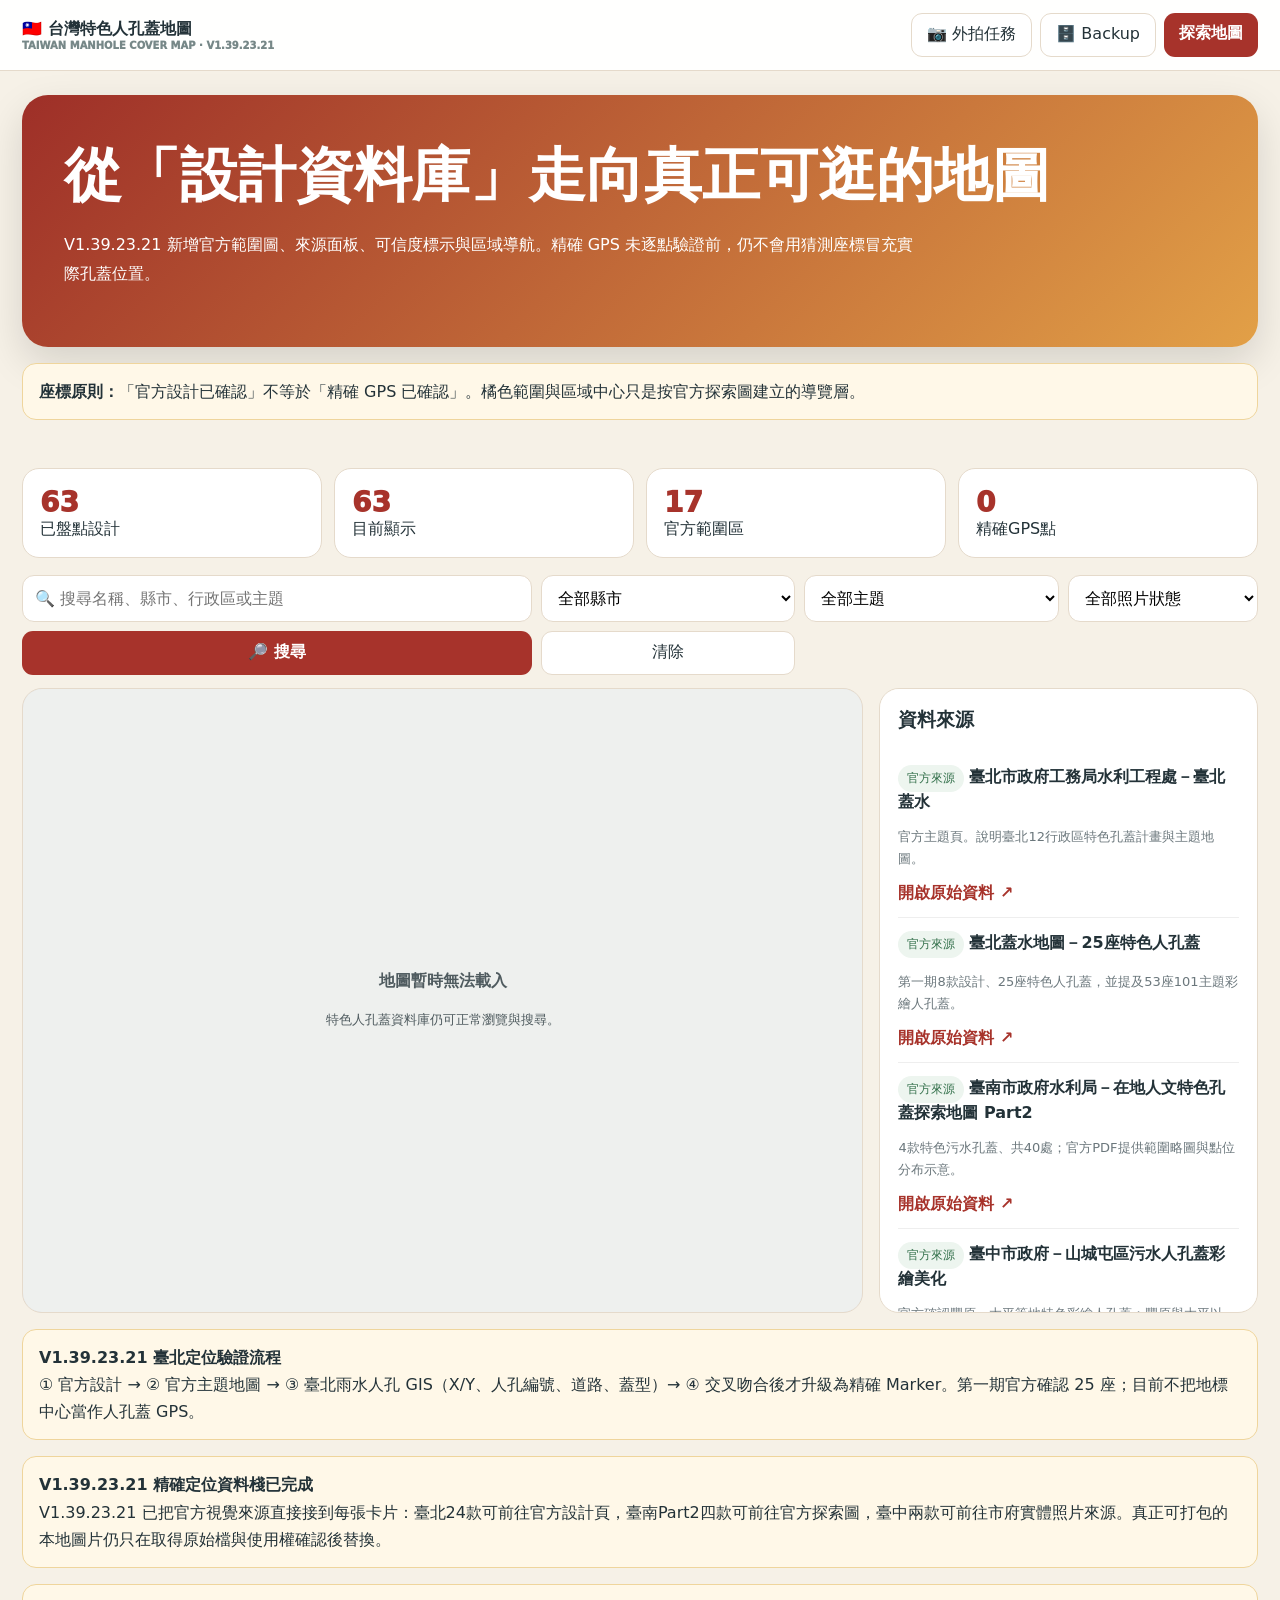
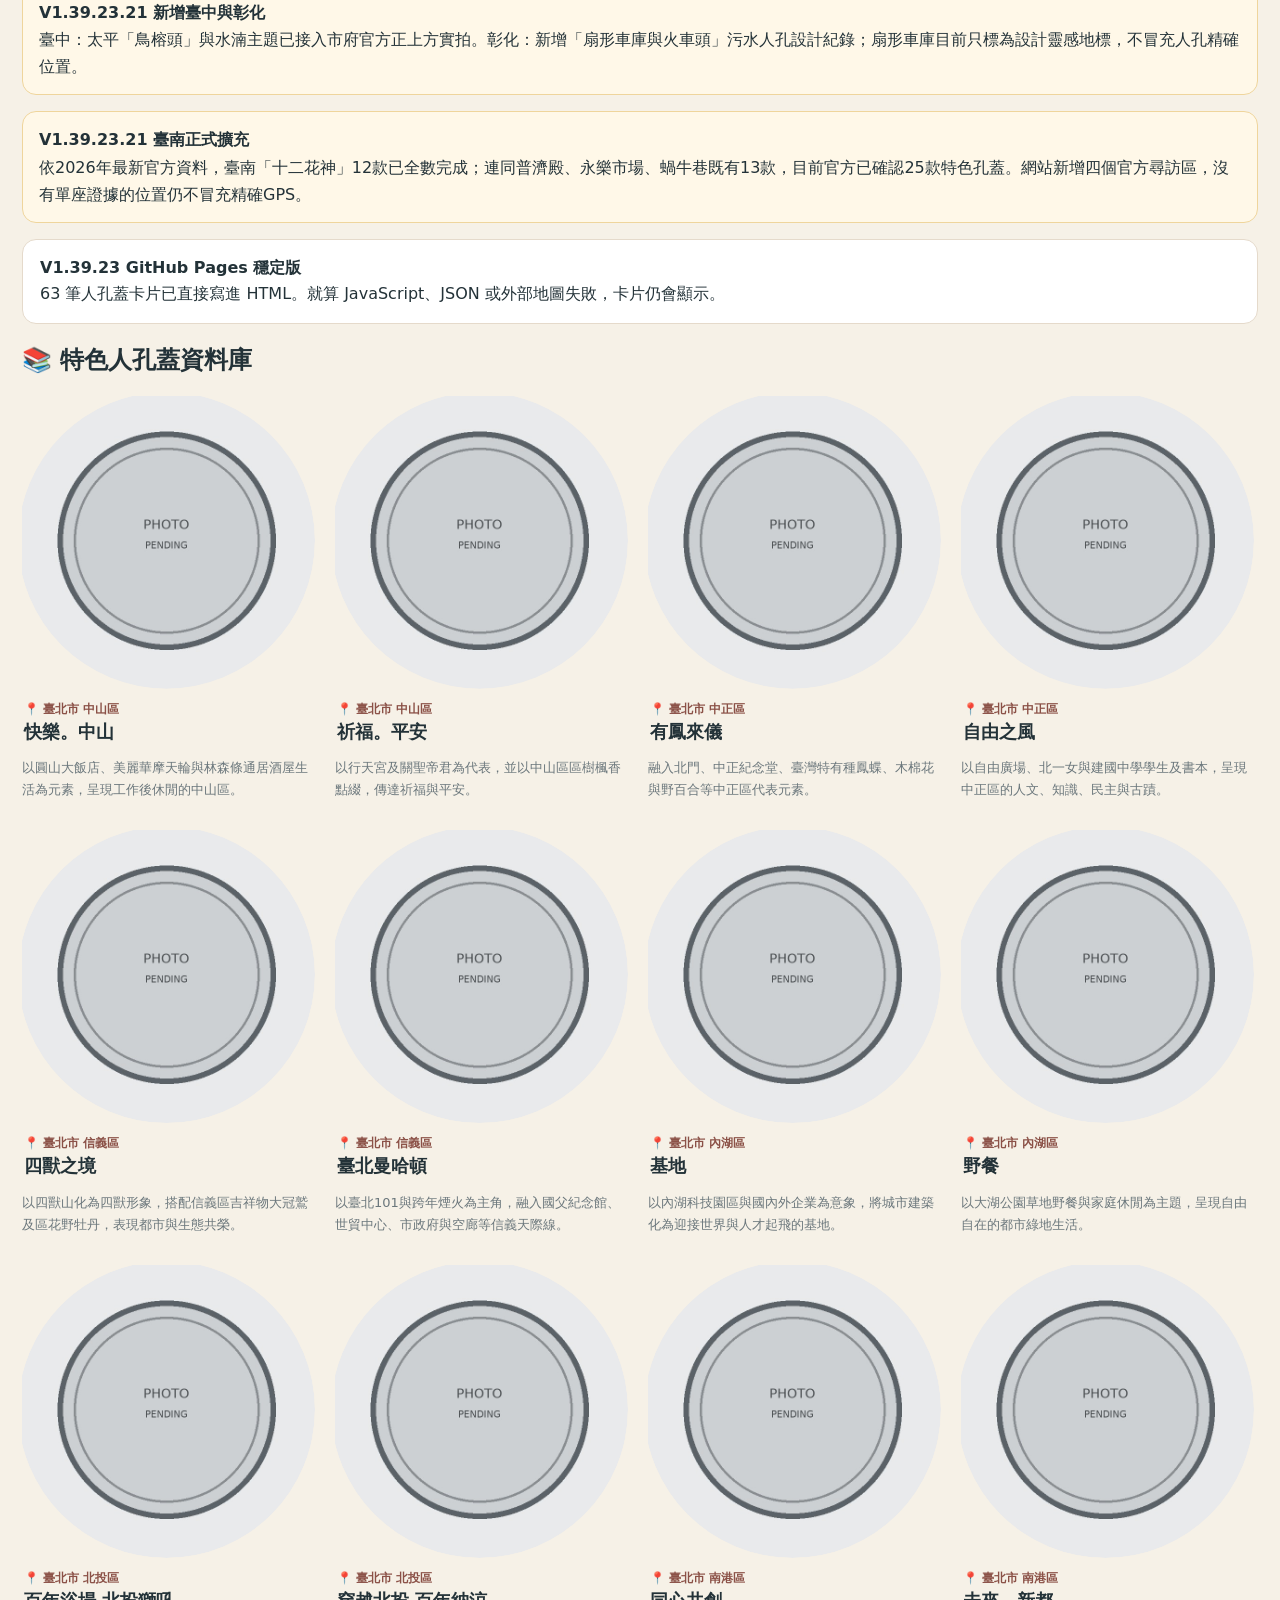
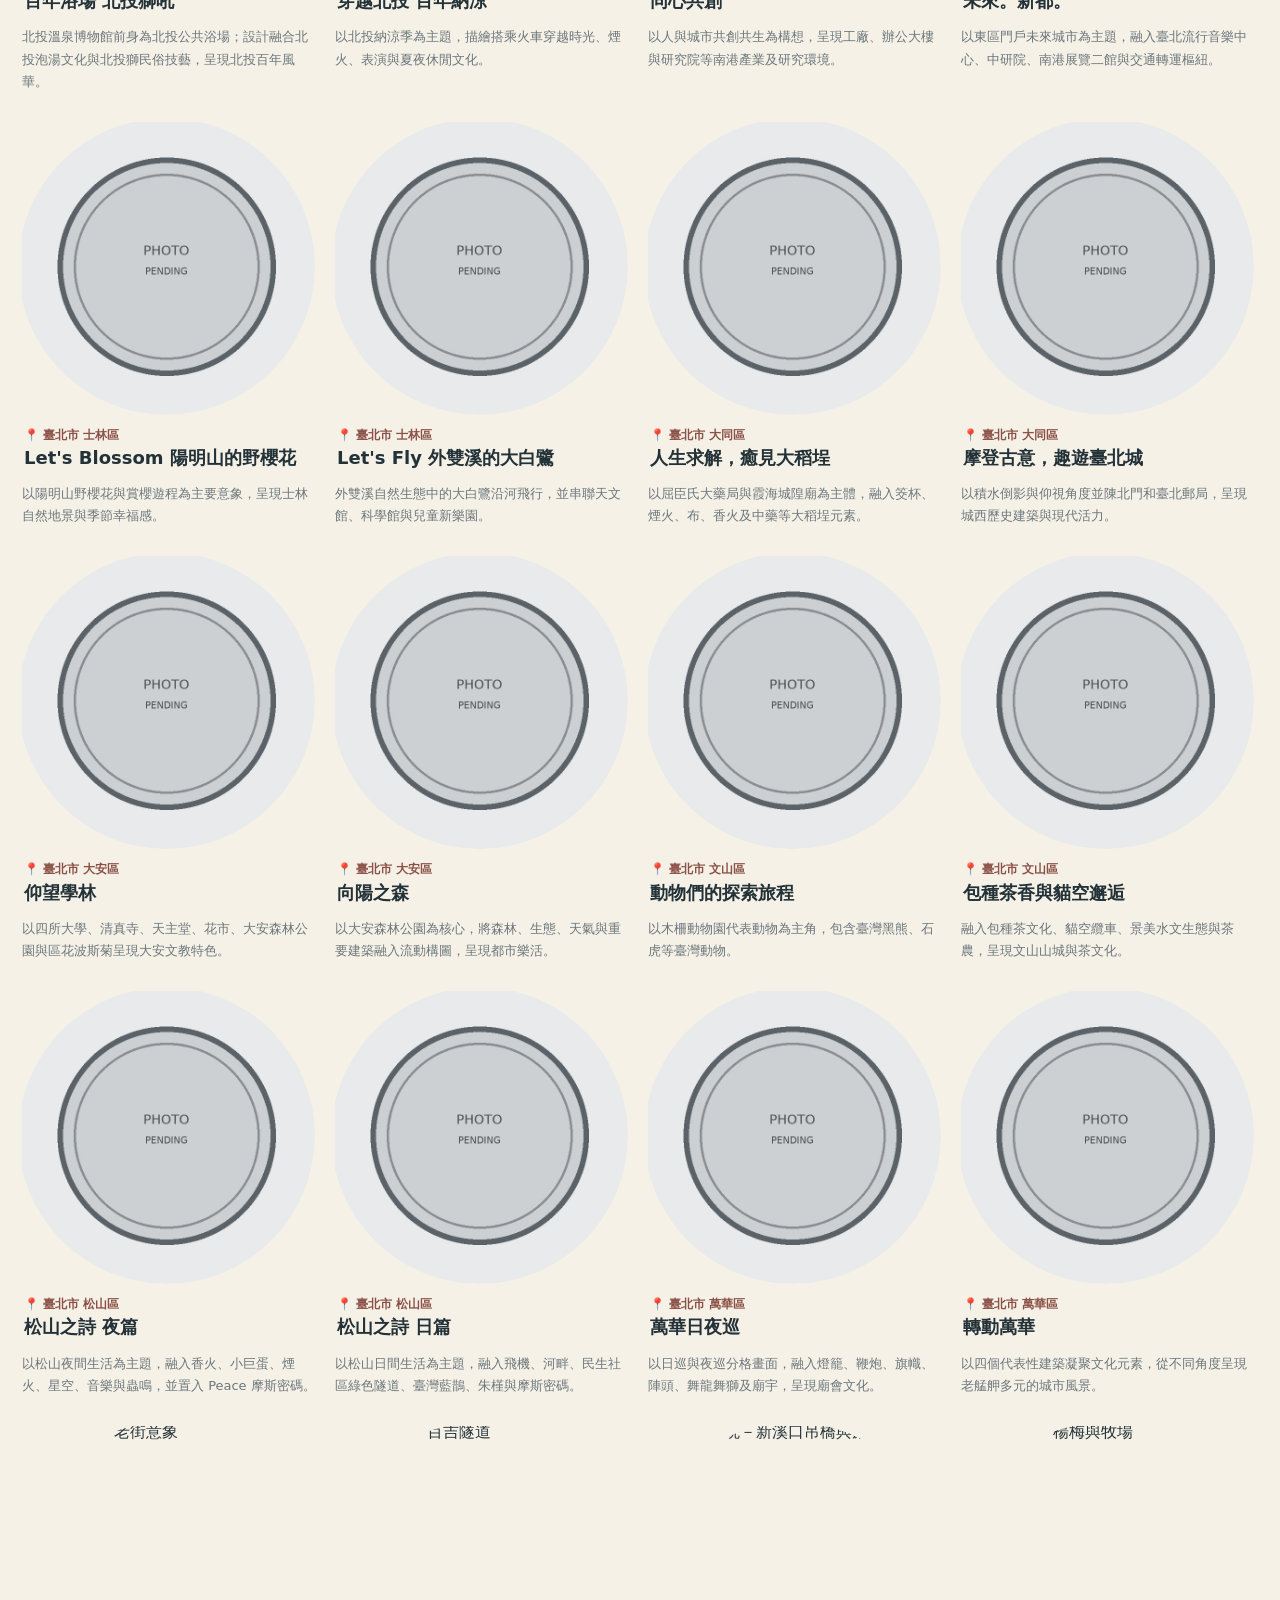
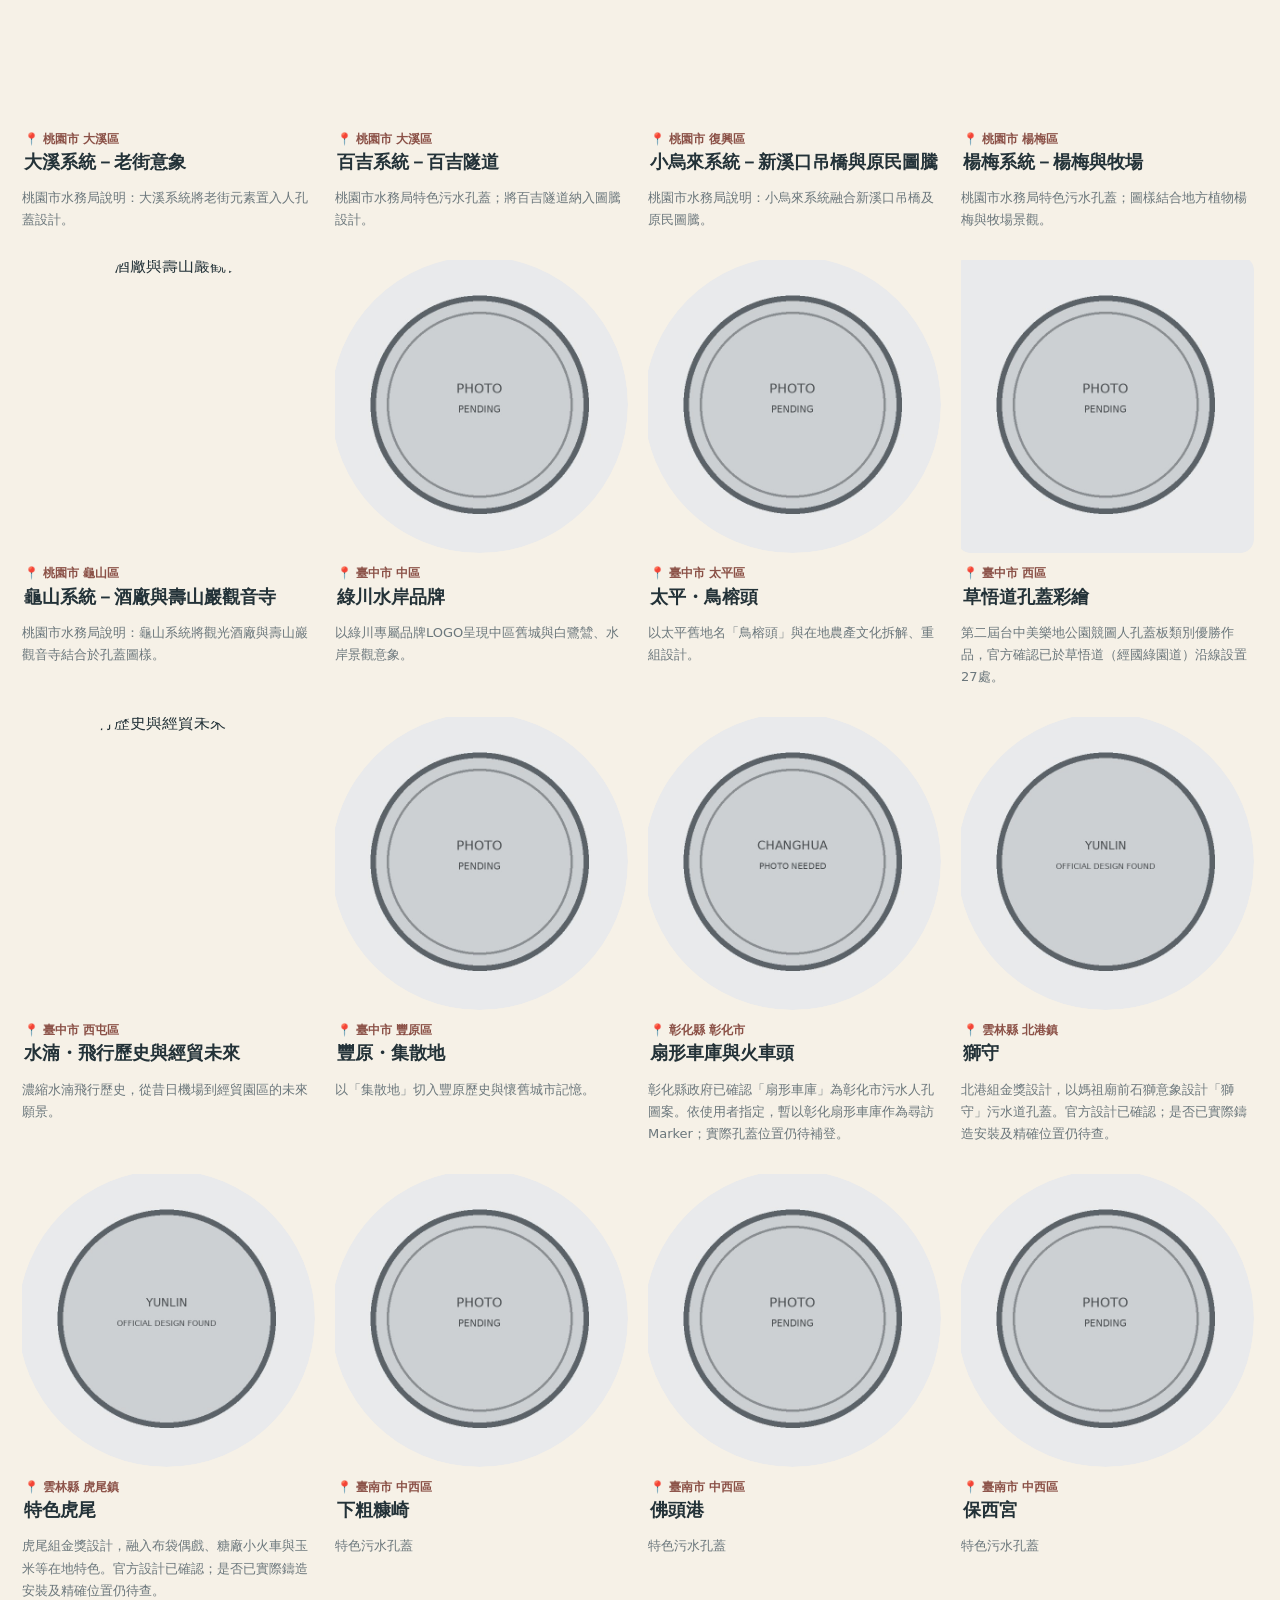
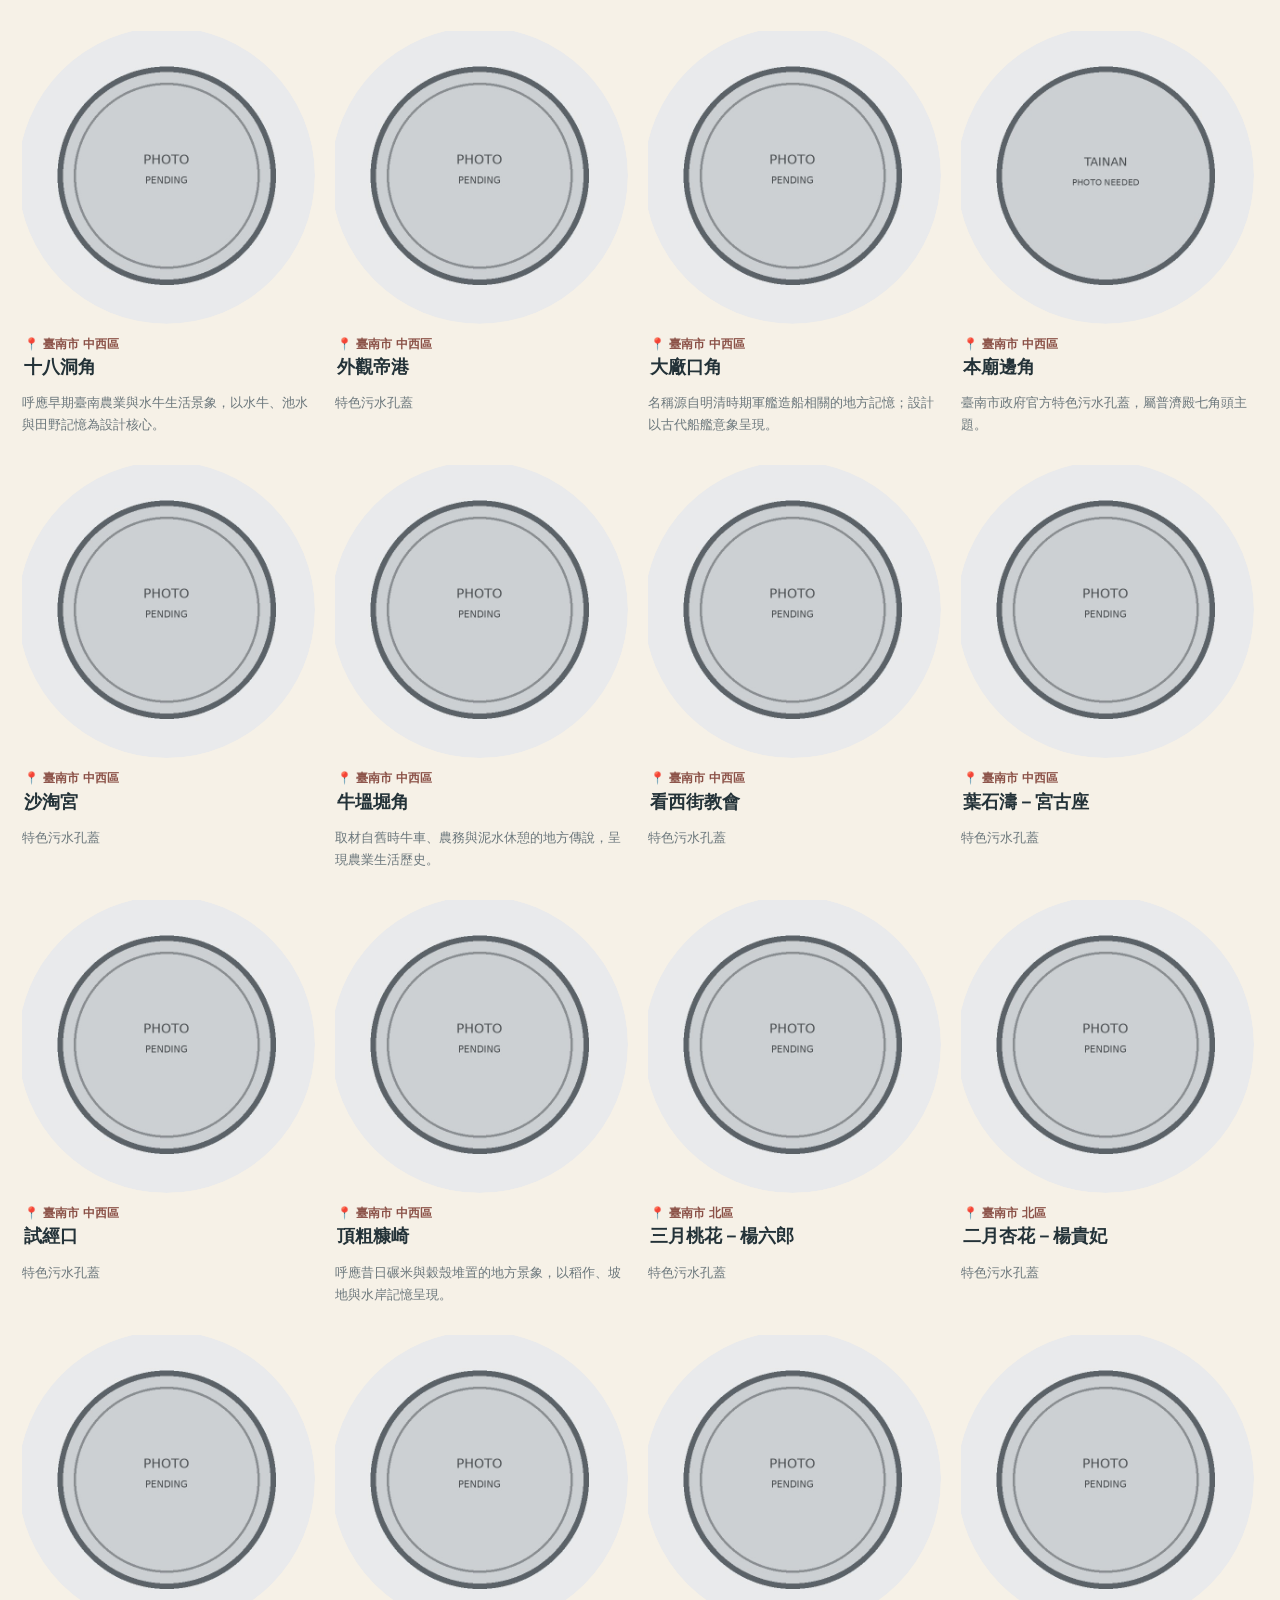
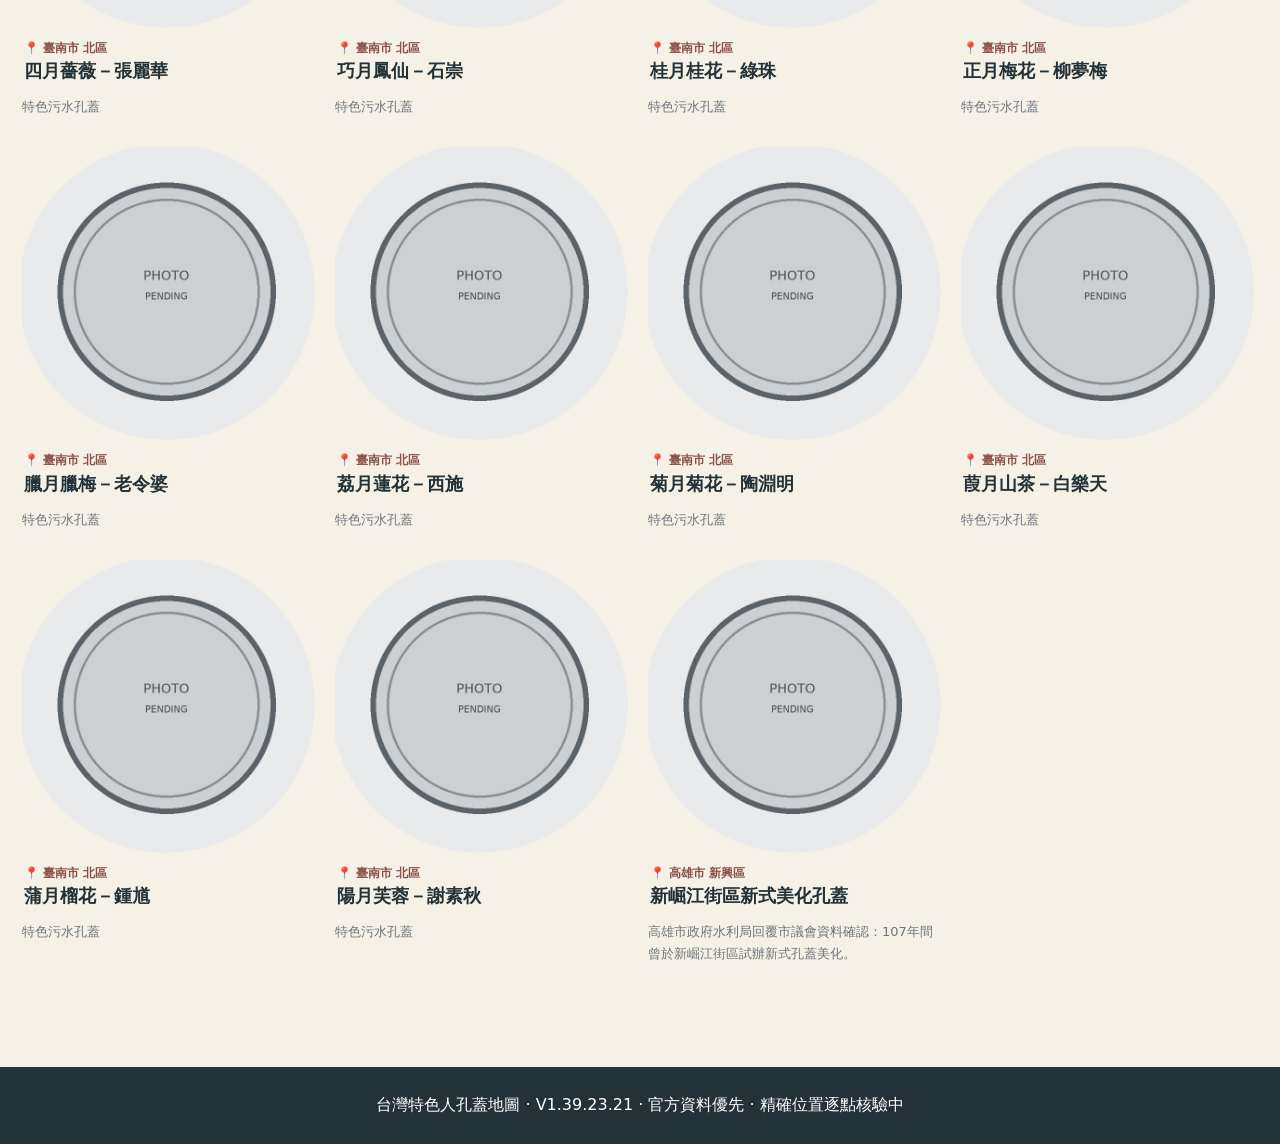
==== index.html @ f89225e4 "Add files via upload" ====
<!doctype html>
<html lang="zh-Hant">
<head>
<meta charset="utf-8"><meta name="viewport" content="width=device-width,initial-scale=1">
<title>台灣特色人孔蓋地圖 V1.39.23.21</title>
<link rel="stylesheet" href="https://unpkg.com/leaflet@1.9.4/dist/leaflet.css">
<link rel="stylesheet" href="assets/css/style.css">
</head>
<body>
<header><div class="nav"><div class="brand">🇹🇼 台灣特色人孔蓋地圖<small>TAIWAN MANHOLE COVER MAP · V1.39.23.21</small></div><div class="navActions" aria-label="主要功能"><a class="btn ghost" href="missions.html">📷 外拍任務</a> <a class="btn ghost" href="backup.html">🗄️ Backup</a> <a class="btn primary" href="#explore" onclick="setTimeout(()=>window.scrollTo({top:document.getElementById('explore').offsetTop-70,behavior:'smooth'}),0)">探索地圖</a></div></div></header>
<section class="hero"><div class="heroBox"><h1>從「設計資料庫」走向真正可逛的地圖</h1><p>V1.39.23.21 新增官方範圍圖、來源面板、可信度標示與區域導航。精確 GPS 未逐點驗證前，仍不會用猜測座標冒充實際孔蓋位置。</p></div><div class="notice"><strong>座標原則：</strong>「官方設計已確認」不等於「精確 GPS 已確認」。橘色範圍與區域中心只是按官方探索圖建立的導覽層。</div></section>
<main id="explore">
<div class="stats"><div class="stat"><div class="num" id="total">0</div>已盤點設計</div><div class="stat"><div class="num" id="shown">0</div>目前顯示</div><div class="stat"><div class="num" id="zonesCount">0</div>官方範圍區</div><div class="stat"><div class="num" id="exact">0</div>精確GPS點</div></div>
<div class="tools"><input id="q" class="field" placeholder="🔍 搜尋名稱、縣市、行政區或主題"><select id="city" class="field"></select><select id="theme" class="field"></select><select id="photo" class="field"><option value="">全部照片狀態</option><option value="official">已實裝官方真實視覺</option><option value="missing">尚待照片實裝</option></select><button id="executeSearch" class="primary executeSearchBtn" type="button">🔎 搜尋</button><button id="reset" class="ghost" type="button">清除</button></div>
<div class="layout"><div id="map"></div><aside class="panel"><h3>資料來源</h3><div id="sources"></div><h3>可導航的官方確認場域</h3><div id="sites"></div></aside></div>
<section class="notice"><strong>V1.39.23.21 臺北定位驗證流程</strong><br>① 官方設計 → ② 官方主題地圖 → ③ 臺北雨水人孔 GIS（X/Y、人孔編號、道路、蓋型）→ ④ 交叉吻合後才升級為精確 Marker。第一期官方確認 25 座；目前不把地標中心當作人孔蓋 GPS。</section><section class="notice"><strong>V1.39.23.21 精確定位資料棧已完成</strong><br>V1.39.23.21 已把官方視覺來源直接接到每張卡片：臺北24款可前往官方設計頁，臺南Part2四款可前往官方探索圖，臺中兩款可前往市府實體照片來源。真正可打包的本地圖片仍只在取得原始檔與使用權確認後替換。</section><section class="notice"><strong>V1.39.23.21 新增臺中與彰化</strong><br>
臺中：太平「鳥榕頭」與水湳主題已接入市府官方正上方實拍。彰化：新增「扇形車庫與火車頭」污水人孔設計紀錄；扇形車庫目前只標為設計靈感地標，不冒充人孔精確位置。</section><section class="notice"><strong>V1.39.23.21 臺南正式擴充</strong><br>
依2026年最新官方資料，臺南「十二花神」12款已全數完成；連同普濟殿、永樂市場、蝸牛巷既有13款，目前官方已確認25款特色孔蓋。網站新增四個官方尋訪區，沒有單座證據的位置仍不冒充精確GPS。</section><section class="auditNote"><strong>V1.39.23 GitHub Pages 穩定版</strong><br>
63 筆人孔蓋卡片已直接寫進 HTML。就算 JavaScript、JSON 或外部地圖失敗，卡片仍會顯示。</section>
<h2 id="resultsHeading">📚 特色人孔蓋資料庫</h2>
<div id="staticCards" class="cards staticCards" hidden>
<article class="photoCard staticFallbackCard" data-static-id="TP-006">
  <div class="coverWrap coverOnly roundCover">
    <img src="https://irp.cdn-website.com/02d57c49/dms3rep/multi/opt/%E4%B8%AD%E5%B1%B1%28%E5%BF%AB%E6%A8%82-%E4%B8%AD%E5%B1%B1%29-1920w.webp" alt="快樂。中山" loading="lazy"
      onerror="this.onerror=null;this.src='assets/images/covers/TP-006.jpg'">
  </div>
  <div class="coverCaption">
    <div class="coverCaptionArea">📍 臺北市 中山區</div>
    <div class="coverCaptionTitle">快樂。中山</div>
  </div>
  <p class="muted">以圓山大飯店、美麗華摩天輪與林森條通居酒屋生活為元素，呈現工作後休閒的中山區。</p>
</article>
<article class="photoCard staticFallbackCard" data-static-id="TP-005">
  <div class="coverWrap coverOnly roundCover">
    <img src="https://irp.cdn-website.com/02d57c49/dms3rep/multi/opt/%E4%B8%AD%E5%B1%B1%28%E7%A5%88%E7%A6%8F-%E5%B9%B3%E5%AE%89%29-1920w.webp" alt="祈福。平安" loading="lazy"
      onerror="this.onerror=null;this.src='assets/images/covers/TP-005.jpg'">
  </div>
  <div class="coverCaption">
    <div class="coverCaptionArea">📍 臺北市 中山區</div>
    <div class="coverCaptionTitle">祈福。平安</div>
  </div>
  <p class="muted">以行天宮及關聖帝君為代表，並以中山區區樹楓香點綴，傳達祈福與平安。</p>
</article>
<article class="photoCard staticFallbackCard" data-static-id="TP-002">
  <div class="coverWrap coverOnly roundCover">
    <img src="https://irp.cdn-website.com/02d57c49/dms3rep/multi/opt/%E4%B8%AD%E6%AD%A3%28%E6%9C%89%E9%B3%B3%E4%BE%86%E5%84%80%29-1920w.webp" alt="有鳳來儀" loading="lazy"
      onerror="this.onerror=null;this.src='assets/images/covers/TP-002.jpg'">
  </div>
  <div class="coverCaption">
    <div class="coverCaptionArea">📍 臺北市 中正區</div>
    <div class="coverCaptionTitle">有鳳來儀</div>
  </div>
  <p class="muted">融入北門、中正紀念堂、臺灣特有種鳳蝶、木棉花與野百合等中正區代表元素。</p>
</article>
<article class="photoCard staticFallbackCard" data-static-id="TP-001">
  <div class="coverWrap coverOnly roundCover">
    <img src="https://irp.cdn-website.com/02d57c49/dms3rep/multi/opt/%E4%B8%AD%E6%AD%A3%28%E8%87%AA%E7%94%B1%E4%B9%8B%E9%A2%A8%29-1920w.webp" alt="自由之風" loading="lazy"
      onerror="this.onerror=null;this.src='assets/images/covers/TP-001.jpg'">
  </div>
  <div class="coverCaption">
    <div class="coverCaptionArea">📍 臺北市 中正區</div>
    <div class="coverCaptionTitle">自由之風</div>
  </div>
  <p class="muted">以自由廣場、北一女與建國中學學生及書本，呈現中正區的人文、知識、民主與古蹟。</p>
</article>
<article class="photoCard staticFallbackCard" data-static-id="TP-013">
  <div class="coverWrap coverOnly roundCover">
    <img src="https://irp.cdn-website.com/02d57c49/dms3rep/multi/opt/%E4%BF%A1%E7%BE%A9%28%E5%9B%9B%E7%8D%B8%E4%B9%8B%E5%A2%83%29-1920w.webp" alt="四獸之境" loading="lazy"
      onerror="this.onerror=null;this.src='assets/images/covers/TP-013.jpg'">
  </div>
  <div class="coverCaption">
    <div class="coverCaptionArea">📍 臺北市 信義區</div>
    <div class="coverCaptionTitle">四獸之境</div>
  </div>
  <p class="muted">以四獸山化為四獸形象，搭配信義區吉祥物大冠鷲及區花野牡丹，表現都市與生態共榮。</p>
</article>
<article class="photoCard staticFallbackCard" data-static-id="TP-014">
  <div class="coverWrap coverOnly roundCover">
    <img src="https://irp.cdn-website.com/02d57c49/dms3rep/multi/opt/%E4%BF%A1%E7%BE%A9%28%E8%87%BA%E5%8C%97%E6%9B%BC%E5%93%88%E9%A0%93%29-1920w.webp" alt="臺北曼哈頓" loading="lazy"
      onerror="this.onerror=null;this.src='assets/images/covers/TP-014.jpg'">
  </div>
  <div class="coverCaption">
    <div class="coverCaptionArea">📍 臺北市 信義區</div>
    <div class="coverCaptionTitle">臺北曼哈頓</div>
  </div>
  <p class="muted">以臺北101與跨年煙火為主角，融入國父紀念館、世貿中心、市政府與空廊等信義天際線。</p>
</article>
<article class="photoCard staticFallbackCard" data-static-id="TP-020">
  <div class="coverWrap coverOnly roundCover">
    <img src="https://irp.cdn-website.com/02d57c49/dms3rep/multi/opt/%E5%85%A7%E6%B9%96%28%E5%9F%BA%E5%9C%B0%29-1920w.webp" alt="基地" loading="lazy"
      onerror="this.onerror=null;this.src='assets/images/covers/TP-020.jpg'">
  </div>
  <div class="coverCaption">
    <div class="coverCaptionArea">📍 臺北市 內湖區</div>
    <div class="coverCaptionTitle">基地</div>
  </div>
  <p class="muted">以內湖科技園區與國內外企業為意象，將城市建築化為迎接世界與人才起飛的基地。</p>
</article>
<article class="photoCard staticFallbackCard" data-static-id="TP-019">
  <div class="coverWrap coverOnly roundCover">
    <img src="https://irp.cdn-website.com/02d57c49/dms3rep/multi/opt/%E5%85%A7%E6%B9%96%28%E9%87%8E%E9%A4%90%29-1920w.webp" alt="野餐" loading="lazy"
      onerror="this.onerror=null;this.src='assets/images/covers/TP-019.jpg'">
  </div>
  <div class="coverCaption">
    <div class="coverCaptionArea">📍 臺北市 內湖區</div>
    <div class="coverCaptionTitle">野餐</div>
  </div>
  <p class="muted">以大湖公園草地野餐與家庭休閒為主題，呈現自由自在的都市綠地生活。</p>
</article>
<article class="photoCard staticFallbackCard" data-static-id="TP-017">
  <div class="coverWrap coverOnly roundCover">
    <img src="https://www-ws.gov.taipei/001/Upload/730/relpic/62369/9017240/4f31cb99-adf4-4a0f-ab56-3c1952391e04.png" alt="百年浴場 北投獅吼" loading="lazy"
      onerror="this.onerror=null;this.src='assets/images/covers/TP-017.jpg'">
  </div>
  <div class="coverCaption">
    <div class="coverCaptionArea">📍 臺北市 北投區</div>
    <div class="coverCaptionTitle">百年浴場 北投獅吼</div>
  </div>
  <p class="muted">北投溫泉博物館前身為北投公共浴場；設計融合北投泡湯文化與北投獅民俗技藝，呈現北投百年風華。</p>
</article>
<article class="photoCard staticFallbackCard" data-static-id="TP-018">
  <div class="coverWrap coverOnly roundCover">
    <img src="https://www-ws.gov.taipei/001/Upload/730/relpic/62369/9017240/8bde2733-d197-4125-a56a-d401b74c259a.png" alt="穿越北投 百年納涼" loading="lazy"
      onerror="this.onerror=null;this.src='assets/images/covers/TP-018.jpg'">
  </div>
  <div class="coverCaption">
    <div class="coverCaptionArea">📍 臺北市 北投區</div>
    <div class="coverCaptionTitle">穿越北投 百年納涼</div>
  </div>
  <p class="muted">以北投納涼季為主題，描繪搭乘火車穿越時光、煙火、表演與夏夜休閒文化。</p>
</article>
<article class="photoCard staticFallbackCard" data-static-id="TP-022">
  <div class="coverWrap coverOnly roundCover">
    <img src="https://irp.cdn-website.com/02d57c49/dms3rep/multi/opt/%E5%8D%97%E6%B8%AF%28%E5%90%8C%E5%BF%83%E5%85%B1%E5%89%B5%29-1920w.webp" alt="同心共創" loading="lazy"
      onerror="this.onerror=null;this.src='assets/images/covers/TP-022.jpg'">
  </div>
  <div class="coverCaption">
    <div class="coverCaptionArea">📍 臺北市 南港區</div>
    <div class="coverCaptionTitle">同心共創</div>
  </div>
  <p class="muted">以人與城市共創共生為構想，呈現工廠、辦公大樓與研究院等南港產業及研究環境。</p>
</article>
<article class="photoCard staticFallbackCard" data-static-id="TP-021">
  <div class="coverWrap coverOnly roundCover">
    <img src="https://lirp.cdn-website.com/02d57c49/dms3rep/multi/opt/%E5%8D%97%E6%B8%AF%28%E6%9C%AA%E4%BE%86-%E6%96%B0%E9%83%BD-%29-1920w.webp" alt="未來。新都。" loading="lazy"
      onerror="this.onerror=null;this.src='assets/images/covers/TP-021.jpg'">
  </div>
  <div class="coverCaption">
    <div class="coverCaptionArea">📍 臺北市 南港區</div>
    <div class="coverCaptionTitle">未來。新都。</div>
  </div>
  <p class="muted">以東區門戶未來城市為主題，融入臺北流行音樂中心、中研院、南港展覽二館與交通轉運樞紐。</p>
</article>
<article class="photoCard staticFallbackCard" data-static-id="TP-016">
  <div class="coverWrap coverOnly roundCover">
    <img src="https://irp.cdn-website.com/02d57c49/dms3rep/multi/opt/%E5%A3%AB%E6%9E%97%28Let-sBlossom%E9%99%BD%E6%98%8E%E5%B1%B1%E7%9A%84%E9%87%8E%E6%AB%BB%E8%8A%B1%29-1920w.webp" alt="Let&#x27;s Blossom 陽明山的野櫻花" loading="lazy"
      onerror="this.onerror=null;this.src='assets/images/covers/TP-016.jpg'">
  </div>
  <div class="coverCaption">
    <div class="coverCaptionArea">📍 臺北市 士林區</div>
    <div class="coverCaptionTitle">Let&#x27;s Blossom 陽明山的野櫻花</div>
  </div>
  <p class="muted">以陽明山野櫻花與賞櫻遊程為主要意象，呈現士林自然地景與季節幸福感。</p>
</article>
<article class="photoCard staticFallbackCard" data-static-id="TP-015">
  <div class="coverWrap coverOnly roundCover">
    <img src="https://lirp.cdn-website.com/02d57c49/dms3rep/multi/opt/%E5%A3%AB%E6%9E%97%28Let-sFly%E5%A4%96%E9%9B%99%E6%BA%AA%E7%9A%84%E5%A4%A7%E7%99%BD%E9%B7%BA%29-1920w.webp" alt="Let&#x27;s Fly 外雙溪的大白鷺" loading="lazy"
      onerror="this.onerror=null;this.src='assets/images/covers/TP-015.jpg'">
  </div>
  <div class="coverCaption">
    <div class="coverCaptionArea">📍 臺北市 士林區</div>
    <div class="coverCaptionTitle">Let&#x27;s Fly 外雙溪的大白鷺</div>
  </div>
  <p class="muted">外雙溪自然生態中的大白鷺沿河飛行，並串聯天文館、科學館與兒童新樂園。</p>
</article>
<article class="photoCard staticFallbackCard" data-static-id="TP-003">
  <div class="coverWrap coverOnly roundCover">
    <img src="https://lirp.cdn-website.com/02d57c49/dms3rep/multi/opt/%E5%A4%A7%E5%90%8C%28%E4%BA%BA%E7%94%9F%E6%B1%82%E8%A7%A3-%E7%99%92%E8%A6%8B%E5%A4%A7%E7%A8%BB%E5%9F%95%29-1920w.webp" alt="人生求解，癒見大稻埕" loading="lazy"
      onerror="this.onerror=null;this.src='assets/images/covers/TP-003.jpg'">
  </div>
  <div class="coverCaption">
    <div class="coverCaptionArea">📍 臺北市 大同區</div>
    <div class="coverCaptionTitle">人生求解，癒見大稻埕</div>
  </div>
  <p class="muted">以屈臣氏大藥局與霞海城隍廟為主體，融入筊杯、煙火、布、香火及中藥等大稻埕元素。</p>
</article>
<article class="photoCard staticFallbackCard" data-static-id="TP-004">
  <div class="coverWrap coverOnly roundCover">
    <img src="https://irp.cdn-website.com/02d57c49/dms3rep/multi/opt/%E5%A4%A7%E5%90%8C%28%E6%91%A9%E7%99%BB%E5%8F%A4%E6%84%8F-%E8%B6%A3%E9%81%8A%E8%87%BA%E5%8C%97%E5%9F%8E%29-1920w.webp" alt="摩登古意，趣遊臺北城" loading="lazy"
      onerror="this.onerror=null;this.src='assets/images/covers/TP-004.jpg'">
  </div>
  <div class="coverCaption">
    <div class="coverCaptionArea">📍 臺北市 大同區</div>
    <div class="coverCaptionTitle">摩登古意，趣遊臺北城</div>
  </div>
  <p class="muted">以積水倒影與仰視角度並陳北門和臺北郵局，呈現城西歷史建築與現代活力。</p>
</article>
<article class="photoCard staticFallbackCard" data-static-id="TP-010">
  <div class="coverWrap coverOnly roundCover">
    <img src="https://lirp.cdn-website.com/02d57c49/dms3rep/multi/opt/%E5%A4%A7%E5%AE%89%28%E4%BB%B0%E6%9C%9B%E5%AD%B8%E6%9E%97%29-1920w.webp" alt="仰望學林" loading="lazy"
      onerror="this.onerror=null;this.src='assets/images/covers/TP-010.jpg'">
  </div>
  <div class="coverCaption">
    <div class="coverCaptionArea">📍 臺北市 大安區</div>
    <div class="coverCaptionTitle">仰望學林</div>
  </div>
  <p class="muted">以四所大學、清真寺、天主堂、花市、大安森林公園與區花波斯菊呈現大安文教特色。</p>
</article>
<article class="photoCard staticFallbackCard" data-static-id="TP-009">
  <div class="coverWrap coverOnly roundCover">
    <img src="https://lirp.cdn-website.com/02d57c49/dms3rep/multi/opt/%E5%A4%A7%E5%AE%89%28%E5%90%91%E9%99%BD%E4%B9%8B%E6%A3%AE%29-1920w.webp" alt="向陽之森" loading="lazy"
      onerror="this.onerror=null;this.src='assets/images/covers/TP-009.jpg'">
  </div>
  <div class="coverCaption">
    <div class="coverCaptionArea">📍 臺北市 大安區</div>
    <div class="coverCaptionTitle">向陽之森</div>
  </div>
  <p class="muted">以大安森林公園為核心，將森林、生態、天氣與重要建築融入流動構圖，呈現都市樂活。</p>
</article>
<article class="photoCard staticFallbackCard" data-static-id="TP-024">
  <div class="coverWrap coverOnly roundCover">
    <img src="https://irp.cdn-website.com/02d57c49/dms3rep/multi/opt/%E6%96%87%E5%B1%B1%28%E5%8B%95%E7%89%A9%E5%80%91%E7%9A%84%E6%8E%A2%E7%B4%A2%E6%97%85%E7%A8%8B%29-1920w.webp" alt="動物們的探索旅程" loading="lazy"
      onerror="this.onerror=null;this.src='assets/images/covers/TP-024.jpg'">
  </div>
  <div class="coverCaption">
    <div class="coverCaptionArea">📍 臺北市 文山區</div>
    <div class="coverCaptionTitle">動物們的探索旅程</div>
  </div>
  <p class="muted">以木柵動物園代表動物為主角，包含臺灣黑熊、石虎等臺灣動物。</p>
</article>
<article class="photoCard staticFallbackCard" data-static-id="TP-023">
  <div class="coverWrap coverOnly roundCover">
    <img src="https://irp.cdn-website.com/02d57c49/dms3rep/multi/opt/%E6%96%87%E5%B1%B1%28%E5%8C%85%E7%A8%AE%E8%8C%B6%E9%A6%99%E8%88%87%E8%B2%93%E7%A9%BA%E9%82%82%E9%80%85%29-1920w.webp" alt="包種茶香與貓空邂逅" loading="lazy"
      onerror="this.onerror=null;this.src='assets/images/covers/TP-023.jpg'">
  </div>
  <div class="coverCaption">
    <div class="coverCaptionArea">📍 臺北市 文山區</div>
    <div class="coverCaptionTitle">包種茶香與貓空邂逅</div>
  </div>
  <p class="muted">融入包種茶文化、貓空纜車、景美水文生態與茶農，呈現文山山城與茶文化。</p>
</article>
<article class="photoCard staticFallbackCard" data-static-id="TP-008">
  <div class="coverWrap coverOnly roundCover">
    <img src="https://www-ws.gov.taipei/001/Upload/730/relpic/62369/9018249/2de120ee-9986-4265-a1b9-b394f9cf1722.png" alt="松山之詩 夜篇" loading="lazy"
      onerror="this.onerror=null;this.src='assets/images/covers/TP-008.jpg'">
  </div>
  <div class="coverCaption">
    <div class="coverCaptionArea">📍 臺北市 松山區</div>
    <div class="coverCaptionTitle">松山之詩 夜篇</div>
  </div>
  <p class="muted">以松山夜間生活為主題，融入香火、小巨蛋、煙火、星空、音樂與蟲鳴，並置入 Peace 摩斯密碼。</p>
</article>
<article class="photoCard staticFallbackCard" data-static-id="TP-007">
  <div class="coverWrap coverOnly roundCover">
    <img src="https://www-ws.gov.taipei/001/Upload/730/relpic/62369/9018249/335d6718-b05a-48bb-a679-3075fb309bda.png" alt="松山之詩 日篇" loading="lazy"
      onerror="this.onerror=null;this.src='assets/images/covers/TP-007.jpg'">
  </div>
  <div class="coverCaption">
    <div class="coverCaptionArea">📍 臺北市 松山區</div>
    <div class="coverCaptionTitle">松山之詩 日篇</div>
  </div>
  <p class="muted">以松山日間生活為主題，融入飛機、河畔、民生社區綠色隧道、臺灣藍鵲、朱槿與摩斯密碼。</p>
</article>
<article class="photoCard staticFallbackCard" data-static-id="TP-011">
  <div class="coverWrap coverOnly roundCover">
    <img src="https://irp.cdn-website.com/02d57c49/dms3rep/multi/opt/%E8%90%AC%E8%8F%AF%28%E8%90%AC%E8%8F%AF%E6%97%A5%E5%A4%9C%E5%B7%A1%29-1920w.webp" alt="萬華日夜巡" loading="lazy"
      onerror="this.onerror=null;this.src='assets/images/covers/TP-011.jpg'">
  </div>
  <div class="coverCaption">
    <div class="coverCaptionArea">📍 臺北市 萬華區</div>
    <div class="coverCaptionTitle">萬華日夜巡</div>
  </div>
  <p class="muted">以日巡與夜巡分格畫面，融入燈籠、鞭炮、旗幟、陣頭、舞龍舞獅及廟宇，呈現廟會文化。</p>
</article>
<article class="photoCard staticFallbackCard" data-static-id="TP-012">
  <div class="coverWrap coverOnly roundCover">
    <img src="https://lirp.cdn-website.com/02d57c49/dms3rep/multi/opt/%E8%90%AC%E8%8F%AF%28%E8%BD%89%E5%8B%95%E8%90%AC%E8%8F%AF%29-1920w.webp" alt="轉動萬華" loading="lazy"
      onerror="this.onerror=null;this.src='assets/images/covers/TP-012.jpg'">
  </div>
  <div class="coverCaption">
    <div class="coverCaptionArea">📍 臺北市 萬華區</div>
    <div class="coverCaptionTitle">轉動萬華</div>
  </div>
  <p class="muted">以四個代表性建築凝聚文化元素，從不同角度呈現老艋舺多元的城市風景。</p>
</article>
<article class="photoCard staticFallbackCard" data-static-id="TY-DX-001">
  <div class="coverWrap coverOnly roundCover">
    <img src="assets/images/covers/TY-DX-001.jpg" alt="大溪系統－老街意象" loading="lazy"
      onerror="this.onerror=null;this.src='assets/images/covers/TY-DX-001.jpg'">
  </div>
  <div class="coverCaption">
    <div class="coverCaptionArea">📍 桃園市 大溪區</div>
    <div class="coverCaptionTitle">大溪系統－老街意象</div>
  </div>
  <p class="muted">桃園市水務局說明：大溪系統將老街元素置入人孔蓋設計。</p>
</article>
<article class="photoCard staticFallbackCard" data-static-id="TY-BJ-001">
  <div class="coverWrap coverOnly roundCover">
    <img src="assets/images/covers/TY-BJ-001.jpg" alt="百吉系統－百吉隧道" loading="lazy"
      onerror="this.onerror=null;this.src='assets/images/covers/TY-BJ-001.jpg'">
  </div>
  <div class="coverCaption">
    <div class="coverCaptionArea">📍 桃園市 大溪區</div>
    <div class="coverCaptionTitle">百吉系統－百吉隧道</div>
  </div>
  <p class="muted">桃園市水務局特色污水孔蓋；將百吉隧道納入圖騰設計。</p>
</article>
<article class="photoCard staticFallbackCard" data-static-id="TY-XWL-001">
  <div class="coverWrap coverOnly roundCover">
    <img src="assets/images/covers/TY-XWL-001.jpg" alt="小烏來系統－新溪口吊橋與原民圖騰" loading="lazy"
      onerror="this.onerror=null;this.src='assets/images/covers/TY-XWL-001.jpg'">
  </div>
  <div class="coverCaption">
    <div class="coverCaptionArea">📍 桃園市 復興區</div>
    <div class="coverCaptionTitle">小烏來系統－新溪口吊橋與原民圖騰</div>
  </div>
  <p class="muted">桃園市水務局說明：小烏來系統融合新溪口吊橋及原民圖騰。</p>
</article>
<article class="photoCard staticFallbackCard" data-static-id="TY-YM-001">
  <div class="coverWrap coverOnly roundCover">
    <img src="assets/images/covers/TY-YM-001.jpg" alt="楊梅系統－楊梅與牧場" loading="lazy"
      onerror="this.onerror=null;this.src='assets/images/covers/TY-YM-001.jpg'">
  </div>
  <div class="coverCaption">
    <div class="coverCaptionArea">📍 桃園市 楊梅區</div>
    <div class="coverCaptionTitle">楊梅系統－楊梅與牧場</div>
  </div>
  <p class="muted">桃園市水務局特色污水孔蓋；圖樣結合地方植物楊梅與牧場景觀。</p>
</article>
<article class="photoCard staticFallbackCard" data-static-id="TY-GS-001">
  <div class="coverWrap coverOnly roundCover">
    <img src="assets/images/covers/TY-GS-001.jpg" alt="龜山系統－酒廠與壽山巖觀音寺" loading="lazy"
      onerror="this.onerror=null;this.src='assets/images/covers/TY-GS-001.jpg'">
  </div>
  <div class="coverCaption">
    <div class="coverCaptionArea">📍 桃園市 龜山區</div>
    <div class="coverCaptionTitle">龜山系統－酒廠與壽山巖觀音寺</div>
  </div>
  <p class="muted">桃園市水務局說明：龜山系統將觀光酒廠與壽山巖觀音寺結合於孔蓋圖樣。</p>
</article>
<article class="photoCard staticFallbackCard" data-static-id="TC-003">
  <div class="coverWrap coverOnly roundCover">
    <img src="https://image-cdn.learnin.tw/bnextmedia/image/album/2017-09/img-1505792736-38218.jpg?output=webp&amp;w=1600" alt="綠川水岸品牌" loading="lazy"
      onerror="this.onerror=null;this.src='assets/images/covers/TC-003.jpg'">
  </div>
  <div class="coverCaption">
    <div class="coverCaptionArea">📍 臺中市 中區</div>
    <div class="coverCaptionTitle">綠川水岸品牌</div>
  </div>
  <p class="muted">以綠川專屬品牌LOGO呈現中區舊城與白鷺鷥、水岸景觀意象。</p>
</article>
<article class="photoCard staticFallbackCard" data-static-id="TC-002">
  <div class="coverWrap coverOnly roundCover">
    <img src="https://www.taichung.gov.tw/media/375213/%E5%A4%AA%E5%B9%B3.jpg?height=900" alt="太平・鳥榕頭" loading="lazy"
      onerror="this.onerror=null;this.src='assets/images/covers/TC-002.jpg'">
  </div>
  <div class="coverCaption">
    <div class="coverCaptionArea">📍 臺中市 太平區</div>
    <div class="coverCaptionTitle">太平・鳥榕頭</div>
  </div>
  <p class="muted">以太平舊地名「鳥榕頭」與在地農產文化拆解、重組設計。</p>
</article>
<article class="photoCard staticFallbackCard" data-static-id="TC-004">
  <div class="coverWrap coverOnly squareCover">
    <img src="https://megapx-assets.dcard.tw/images/a2617853-4101-4fa1-b4a7-ee1c6cb934a8/1280.jpeg" alt="草悟道孔蓋彩繪" loading="lazy"
      onerror="this.onerror=null;this.src='assets/images/covers/TC-004.jpg'">
  </div>
  <div class="coverCaption">
    <div class="coverCaptionArea">📍 臺中市 西區</div>
    <div class="coverCaptionTitle">草悟道孔蓋彩繪</div>
  </div>
  <p class="muted">第二屆台中美樂地公園競圖人孔蓋板類別優勝作品，官方確認已於草悟道（經國綠園道）沿線設置27處。</p>
</article>
<article class="photoCard staticFallbackCard" data-static-id="TC-005">
  <div class="coverWrap coverOnly roundCover">
    <img src="https://www.taichung.gov.tw/media/375212/%E6%B0%B4%E6%B9%B3.jpg?height=900" alt="水湳・飛行歷史與經貿未來" loading="lazy"
      onerror="this.onerror=null;this.src='assets/images/covers/TC-005.jpg'">
  </div>
  <div class="coverCaption">
    <div class="coverCaptionArea">📍 臺中市 西屯區</div>
    <div class="coverCaptionTitle">水湳・飛行歷史與經貿未來</div>
  </div>
  <p class="muted">濃縮水湳飛行歷史，從昔日機場到經貿園區的未來願景。</p>
</article>
<article class="photoCard staticFallbackCard" data-static-id="TC-001">
  <div class="coverWrap coverOnly roundCover">
    <img src="https://wikitravel.org/upload/shared/9/9c/Manhole_cover_001%2C_Fengyuan_District%2C_Taichung%2C_Taiwan.JPG" alt="豐原・集散地" loading="lazy"
      onerror="this.onerror=null;this.src='assets/images/covers/TC-001.jpg'">
  </div>
  <div class="coverCaption">
    <div class="coverCaptionArea">📍 臺中市 豐原區</div>
    <div class="coverCaptionTitle">豐原・集散地</div>
  </div>
  <p class="muted">以「集散地」切入豐原歷史與懷舊城市記憶。</p>
</article>
<article class="photoCard staticFallbackCard" data-static-id="CH-001">
  <div class="coverWrap coverOnly roundCover">
    <img src="assets/images/covers/CH-001.jpg" alt="扇形車庫與火車頭" loading="lazy"
      onerror="this.onerror=null;this.src='assets/images/covers/CH-001.jpg'">
  </div>
  <div class="coverCaption">
    <div class="coverCaptionArea">📍 彰化縣 彰化市</div>
    <div class="coverCaptionTitle">扇形車庫與火車頭</div>
  </div>
  <p class="muted">彰化縣政府已確認「扇形車庫」為彰化市污水人孔圖案。依使用者指定，暫以彰化扇形車庫作為尋訪 Marker；實際孔蓋位置仍待補登。</p>
</article>
<article class="photoCard staticFallbackCard" data-static-id="YL-BG-001">
  <div class="coverWrap coverOnly roundCover">
    <img src="assets/images/covers/YL-BG-001.jpg" alt="獅守" loading="lazy"
      onerror="this.onerror=null;this.src='assets/images/covers/YL-BG-001.jpg'">
  </div>
  <div class="coverCaption">
    <div class="coverCaptionArea">📍 雲林縣 北港鎮</div>
    <div class="coverCaptionTitle">獅守</div>
  </div>
  <p class="muted">北港組金獎設計，以媽祖廟前石獅意象設計「獅守」污水道孔蓋。官方設計已確認；是否已實際鑄造安裝及精確位置仍待查。</p>
</article>
<article class="photoCard staticFallbackCard" data-static-id="YL-HW-001">
  <div class="coverWrap coverOnly roundCover">
    <img src="assets/images/covers/YL-HW-001.jpg" alt="特色虎尾" loading="lazy"
      onerror="this.onerror=null;this.src='assets/images/covers/YL-HW-001.jpg'">
  </div>
  <div class="coverCaption">
    <div class="coverCaptionArea">📍 雲林縣 虎尾鎮</div>
    <div class="coverCaptionTitle">特色虎尾</div>
  </div>
  <p class="muted">虎尾組金獎設計，融入布袋偶戲、糖廠小火車與玉米等在地特色。官方設計已確認；是否已實際鑄造安裝及精確位置仍待查。</p>
</article>
<article class="photoCard staticFallbackCard" data-static-id="TN-003">
  <div class="coverWrap coverOnly roundCover">
    <img src="https://wikitravel.org/upload/shared/f/ff/Manhole_cover_003%2C_West_Central_District%2C_Tainan%2C_Taiwan.JPG" alt="下粗糠崎" loading="lazy"
      onerror="this.onerror=null;this.src='assets/images/covers/TN-003.jpg'">
  </div>
  <div class="coverCaption">
    <div class="coverCaptionArea">📍 臺南市 中西區</div>
    <div class="coverCaptionTitle">下粗糠崎</div>
  </div>
  <p class="muted">特色污水孔蓋</p>
</article>
<article class="photoCard staticFallbackCard" data-static-id="TN-004">
  <div class="coverWrap coverOnly roundCover">
    <img src="assets/images/covers/TN-004.jpg" alt="佛頭港" loading="lazy"
      onerror="this.onerror=null;this.src='assets/images/covers/TN-004.jpg'">
  </div>
  <div class="coverCaption">
    <div class="coverCaptionArea">📍 臺南市 中西區</div>
    <div class="coverCaptionTitle">佛頭港</div>
  </div>
  <p class="muted">特色污水孔蓋</p>
</article>
<article class="photoCard staticFallbackCard" data-static-id="TN-007">
  <div class="coverWrap coverOnly roundCover">
    <img src="https://img.ltn.com.tw/Upload/art/page/800/2023/07/17/4366490_1.jpg" alt="保西宮" loading="lazy"
      onerror="this.onerror=null;this.src='assets/images/covers/TN-007.jpg'">
  </div>
  <div class="coverCaption">
    <div class="coverCaptionArea">📍 臺南市 中西區</div>
    <div class="coverCaptionTitle">保西宮</div>
  </div>
  <p class="muted">特色污水孔蓋</p>
</article>
<article class="photoCard staticFallbackCard" data-static-id="TN-011">
  <div class="coverWrap coverOnly roundCover">
    <img src="assets/images/covers/TN-011.jpg" alt="十八洞角" loading="lazy"
      onerror="this.onerror=null;this.src='assets/images/covers/TN-011.jpg'">
  </div>
  <div class="coverCaption">
    <div class="coverCaptionArea">📍 臺南市 中西區</div>
    <div class="coverCaptionTitle">十八洞角</div>
  </div>
  <p class="muted">呼應早期臺南農業與水牛生活景象，以水牛、池水與田野記憶為設計核心。</p>
</article>
<article class="photoCard staticFallbackCard" data-static-id="TN-005">
  <div class="coverWrap coverOnly roundCover">
    <img src="assets/images/covers/TN-005.jpg" alt="外觀帝港" loading="lazy"
      onerror="this.onerror=null;this.src='assets/images/covers/TN-005.jpg'">
  </div>
  <div class="coverCaption">
    <div class="coverCaptionArea">📍 臺南市 中西區</div>
    <div class="coverCaptionTitle">外觀帝港</div>
  </div>
  <p class="muted">特色污水孔蓋</p>
</article>
<article class="photoCard staticFallbackCard" data-static-id="TN-012">
  <div class="coverWrap coverOnly roundCover">
    <img src="assets/images/covers/TN-012.jpg" alt="大廠口角" loading="lazy"
      onerror="this.onerror=null;this.src='assets/images/covers/TN-012.jpg'">
  </div>
  <div class="coverCaption">
    <div class="coverCaptionArea">📍 臺南市 中西區</div>
    <div class="coverCaptionTitle">大廠口角</div>
  </div>
  <p class="muted">名稱源自明清時期軍艦造船相關的地方記憶；設計以古代船艦意象呈現。</p>
</article>
<article class="photoCard staticFallbackCard" data-static-id="TN-PJ-02">
  <div class="coverWrap coverOnly roundCover">
    <img src="https://news.housefun.com.tw/images/news/2020/12/28/160912580075282403.jpg" alt="本廟邊角" loading="lazy"
      onerror="this.onerror=null;this.src='assets/images/covers/TN-PJ-02.jpg'">
  </div>
  <div class="coverCaption">
    <div class="coverCaptionArea">📍 臺南市 中西區</div>
    <div class="coverCaptionTitle">本廟邊角</div>
  </div>
  <p class="muted">臺南市政府官方特色污水孔蓋，屬普濟殿七角頭主題。</p>
</article>
<article class="photoCard staticFallbackCard" data-static-id="TN-008">
  <div class="coverWrap coverOnly roundCover">
    <img src="https://assets.st-note.com/production/uploads/images/248141910/rectangle_large_type_2_23fa6b6958d991a4efef2b7982db8c72.jpeg?fit=bounds&amp;height=2000&amp;quality=85&amp;width=2000" alt="沙淘宮" loading="lazy"
      onerror="this.onerror=null;this.src='assets/images/covers/TN-008.jpg'">
  </div>
  <div class="coverCaption">
    <div class="coverCaptionArea">📍 臺南市 中西區</div>
    <div class="coverCaptionTitle">沙淘宮</div>
  </div>
  <p class="muted">特色污水孔蓋</p>
</article>
<article class="photoCard staticFallbackCard" data-static-id="TN-010">
  <div class="coverWrap coverOnly roundCover">
    <img src="https://w3fs.tainan.gov.tw/001/Upload/1/relpic/9748/8798155/b7a77fc3-26ff-4c02-9d72-fd460af5da2c.jpg" alt="牛塭堀角" loading="lazy"
      onerror="this.onerror=null;this.src='assets/images/covers/TN-010.jpg'">
  </div>
  <div class="coverCaption">
    <div class="coverCaptionArea">📍 臺南市 中西區</div>
    <div class="coverCaptionTitle">牛塭堀角</div>
  </div>
  <p class="muted">取材自舊時牛車、農務與泥水休憩的地方傳說，呈現農業生活歷史。</p>
</article>
<article class="photoCard staticFallbackCard" data-static-id="TN-006">
  <div class="coverWrap coverOnly roundCover">
    <img src="assets/images/covers/TN-006.jpg" alt="看西街教會" loading="lazy"
      onerror="this.onerror=null;this.src='assets/images/covers/TN-006.jpg'">
  </div>
  <div class="coverCaption">
    <div class="coverCaptionArea">📍 臺南市 中西區</div>
    <div class="coverCaptionTitle">看西街教會</div>
  </div>
  <p class="muted">特色污水孔蓋</p>
</article>
<article class="photoCard staticFallbackCard" data-static-id="TN-009">
  <div class="coverWrap coverOnly roundCover">
    <img src="https://d1b8dyiuti31bx.cloudfront.net/NewsPhotos/20230725/15_070109276348.jpg" alt="葉石濤－宮古座" loading="lazy"
      onerror="this.onerror=null;this.src='assets/images/covers/TN-009.jpg'">
  </div>
  <div class="coverCaption">
    <div class="coverCaptionArea">📍 臺南市 中西區</div>
    <div class="coverCaptionTitle">葉石濤－宮古座</div>
  </div>
  <p class="muted">特色污水孔蓋</p>
</article>
<article class="photoCard staticFallbackCard" data-static-id="TN-001">
  <div class="coverWrap coverOnly roundCover">
    <img src="https://www.merit-times.com.tw/news_pic/20201227/1481413_1048317.jpg" alt="試經口" loading="lazy"
      onerror="this.onerror=null;this.src='assets/images/covers/TN-001.jpg'">
  </div>
  <div class="coverCaption">
    <div class="coverCaptionArea">📍 臺南市 中西區</div>
    <div class="coverCaptionTitle">試經口</div>
  </div>
  <p class="muted">特色污水孔蓋</p>
</article>
<article class="photoCard staticFallbackCard" data-static-id="TN-013">
  <div class="coverWrap coverOnly roundCover">
    <img src="assets/images/covers/TN-013.jpg" alt="頂粗糠崎" loading="lazy"
      onerror="this.onerror=null;this.src='assets/images/covers/TN-013.jpg'">
  </div>
  <div class="coverCaption">
    <div class="coverCaptionArea">📍 臺南市 中西區</div>
    <div class="coverCaptionTitle">頂粗糠崎</div>
  </div>
  <p class="muted">呼應昔日碾米與穀殼堆置的地方景象，以稻作、坡地與水岸記憶呈現。</p>
</article>
<article class="photoCard staticFallbackCard" data-static-id="TN-016">
  <div class="coverWrap coverOnly roundCover">
    <img src="assets/images/covers/TN-016.jpg" alt="三月桃花－楊六郎" loading="lazy"
      onerror="this.onerror=null;this.src='assets/images/covers/TN-016.jpg'">
  </div>
  <div class="coverCaption">
    <div class="coverCaptionArea">📍 臺南市 北區</div>
    <div class="coverCaptionTitle">三月桃花－楊六郎</div>
  </div>
  <p class="muted">特色污水孔蓋</p>
</article>
<article class="photoCard staticFallbackCard" data-static-id="TN-015">
  <div class="coverWrap coverOnly roundCover">
    <img src="assets/images/covers/TN-015.jpg" alt="二月杏花－楊貴妃" loading="lazy"
      onerror="this.onerror=null;this.src='assets/images/covers/TN-015.jpg'">
  </div>
  <div class="coverCaption">
    <div class="coverCaptionArea">📍 臺南市 北區</div>
    <div class="coverCaptionTitle">二月杏花－楊貴妃</div>
  </div>
  <p class="muted">特色污水孔蓋</p>
</article>
<article class="photoCard staticFallbackCard" data-static-id="TN-017">
  <div class="coverWrap coverOnly roundCover">
    <img src="assets/images/covers/TN-017.jpg" alt="四月薔薇－張麗華" loading="lazy"
      onerror="this.onerror=null;this.src='assets/images/covers/TN-017.jpg'">
  </div>
  <div class="coverCaption">
    <div class="coverCaptionArea">📍 臺南市 北區</div>
    <div class="coverCaptionTitle">四月薔薇－張麗華</div>
  </div>
  <p class="muted">特色污水孔蓋</p>
</article>
<article class="photoCard staticFallbackCard" data-static-id="TN-020">
  <div class="coverWrap coverOnly roundCover">
    <img src="assets/images/covers/TN-020.jpg" alt="巧月鳳仙－石崇" loading="lazy"
      onerror="this.onerror=null;this.src='assets/images/covers/TN-020.jpg'">
  </div>
  <div class="coverCaption">
    <div class="coverCaptionArea">📍 臺南市 北區</div>
    <div class="coverCaptionTitle">巧月鳳仙－石崇</div>
  </div>
  <p class="muted">特色污水孔蓋</p>
</article>
<article class="photoCard staticFallbackCard" data-static-id="TN-021">
  <div class="coverWrap coverOnly roundCover">
    <img src="assets/images/covers/TN-021.jpg" alt="桂月桂花－綠珠" loading="lazy"
      onerror="this.onerror=null;this.src='assets/images/covers/TN-021.jpg'">
  </div>
  <div class="coverCaption">
    <div class="coverCaptionArea">📍 臺南市 北區</div>
    <div class="coverCaptionTitle">桂月桂花－綠珠</div>
  </div>
  <p class="muted">特色污水孔蓋</p>
</article>
<article class="photoCard staticFallbackCard" data-static-id="TN-014">
  <div class="coverWrap coverOnly roundCover">
    <img src="assets/images/covers/TN-014.jpg" alt="正月梅花－柳夢梅" loading="lazy"
      onerror="this.onerror=null;this.src='assets/images/covers/TN-014.jpg'">
  </div>
  <div class="coverCaption">
    <div class="coverCaptionArea">📍 臺南市 北區</div>
    <div class="coverCaptionTitle">正月梅花－柳夢梅</div>
  </div>
  <p class="muted">特色污水孔蓋</p>
</article>
<article class="photoCard staticFallbackCard" data-static-id="TN-025">
  <div class="coverWrap coverOnly roundCover">
    <img src="assets/images/covers/TN-025.jpg" alt="臘月臘梅－老令婆" loading="lazy"
      onerror="this.onerror=null;this.src='assets/images/covers/TN-025.jpg'">
  </div>
  <div class="coverCaption">
    <div class="coverCaptionArea">📍 臺南市 北區</div>
    <div class="coverCaptionTitle">臘月臘梅－老令婆</div>
  </div>
  <p class="muted">特色污水孔蓋</p>
</article>
<article class="photoCard staticFallbackCard" data-static-id="TN-019">
  <div class="coverWrap coverOnly roundCover">
    <img src="assets/images/covers/TN-019.jpg" alt="荔月蓮花－西施" loading="lazy"
      onerror="this.onerror=null;this.src='assets/images/covers/TN-019.jpg'">
  </div>
  <div class="coverCaption">
    <div class="coverCaptionArea">📍 臺南市 北區</div>
    <div class="coverCaptionTitle">荔月蓮花－西施</div>
  </div>
  <p class="muted">特色污水孔蓋</p>
</article>
<article class="photoCard staticFallbackCard" data-static-id="TN-022">
  <div class="coverWrap coverOnly roundCover">
    <img src="assets/images/covers/TN-022.jpg" alt="菊月菊花－陶淵明" loading="lazy"
      onerror="this.onerror=null;this.src='assets/images/covers/TN-022.jpg'">
  </div>
  <div class="coverCaption">
    <div class="coverCaptionArea">📍 臺南市 北區</div>
    <div class="coverCaptionTitle">菊月菊花－陶淵明</div>
  </div>
  <p class="muted">特色污水孔蓋</p>
</article>
<article class="photoCard staticFallbackCard" data-static-id="TN-024">
  <div class="coverWrap coverOnly roundCover">
    <img src="assets/images/covers/TN-024.jpg" alt="葭月山茶－白樂天" loading="lazy"
      onerror="this.onerror=null;this.src='assets/images/covers/TN-024.jpg'">
  </div>
  <div class="coverCaption">
    <div class="coverCaptionArea">📍 臺南市 北區</div>
    <div class="coverCaptionTitle">葭月山茶－白樂天</div>
  </div>
  <p class="muted">特色污水孔蓋</p>
</article>
<article class="photoCard staticFallbackCard" data-static-id="TN-018">
  <div class="coverWrap coverOnly roundCover">
    <img src="assets/images/covers/TN-018.jpg" alt="蒲月榴花－鍾馗" loading="lazy"
      onerror="this.onerror=null;this.src='assets/images/covers/TN-018.jpg'">
  </div>
  <div class="coverCaption">
    <div class="coverCaptionArea">📍 臺南市 北區</div>
    <div class="coverCaptionTitle">蒲月榴花－鍾馗</div>
  </div>
  <p class="muted">特色污水孔蓋</p>
</article>
<article class="photoCard staticFallbackCard" data-static-id="TN-023">
  <div class="coverWrap coverOnly roundCover">
    <img src="assets/images/covers/TN-023.jpg" alt="陽月芙蓉－謝素秋" loading="lazy"
      onerror="this.onerror=null;this.src='assets/images/covers/TN-023.jpg'">
  </div>
  <div class="coverCaption">
    <div class="coverCaptionArea">📍 臺南市 北區</div>
    <div class="coverCaptionTitle">陽月芙蓉－謝素秋</div>
  </div>
  <p class="muted">特色污水孔蓋</p>
</article>
<article class="photoCard staticFallbackCard" data-static-id="KH-001">
  <div class="coverWrap coverOnly roundCover">
    <img src="assets/images/covers/KH-001.jpg" alt="新崛江街區新式美化孔蓋" loading="lazy"
      onerror="this.onerror=null;this.src='assets/images/covers/KH-001.jpg'">
  </div>
  <div class="coverCaption">
    <div class="coverCaptionArea">📍 高雄市 新興區</div>
    <div class="coverCaptionTitle">新崛江街區新式美化孔蓋</div>
  </div>
  <p class="muted">高雄市政府水利局回覆市議會資料確認：107年間曾於新崛江街區試辦新式孔蓋美化。</p>
</article>
</div><div id="cards" class="cards dynamicCards"></div>
</main>
<footer>台灣特色人孔蓋地圖 · V1.39.23.21 · 官方資料優先 · 精確位置逐點核驗中</footer>
<script src="assets/js/data-bundle.js?v=1.39.23"></script><script src="https://unpkg.com/leaflet@1.9.4/dist/leaflet.js"></script><script src="assets/js/app.js?v=1.39.23"></script>
</body></html>
---- assets/css/style.css ----
:root{--bg:#f6f1e7;--ink:#233238;--muted:#6b777c;--brand:#a7332b;--gold:#dd9a3b;--line:#e5dacb;--card:#fff;--green:#33704b}
*{box-sizing:border-box}html{scroll-behavior:smooth}body{margin:0;background:var(--bg);color:var(--ink);font-family:system-ui,"Noto Sans TC","Microsoft JhengHei",sans-serif}
header{position:sticky;top:0;z-index:1200;background:#fffffff2;border-bottom:1px solid var(--line);backdrop-filter:blur(12px)}
.nav{max-width:1450px;margin:auto;padding:13px 22px;display:flex;align-items:center;justify-content:space-between;gap:12px}.brand{font-weight:950}.brand small{display:block;font-size:10px;color:#788}
button,.btn{font:inherit;border:0;border-radius:11px;padding:10px 15px;cursor:pointer;text-decoration:none}.primary{background:var(--brand);color:#fff;font-weight:800}.ghost{background:#fff;color:var(--ink);border:1px solid var(--line)}
.hero,main{max-width:1450px;margin:auto;padding:24px 22px}.heroBox{border-radius:26px;padding:42px;background:linear-gradient(135deg,#9e2f28,#e2a047);color:#fff;box-shadow:0 16px 40px #0002}.hero h1{font-size:clamp(34px,5vw,58px);margin:0 0 8px}.hero p{max-width:850px;line-height:1.8}
.notice{margin-top:16px;background:#fff8e8;border:1px solid #efd59c;border-radius:14px;padding:14px 16px;line-height:1.7}
.stats{display:grid;grid-template-columns:repeat(4,1fr);gap:12px;margin-bottom:17px}.stat{background:#fff;border:1px solid var(--line);border-radius:17px;padding:17px}.num{font-size:28px;font-weight:950;color:var(--brand)}
.tools{display:grid;grid-template-columns:2fr 1fr 1fr auto;gap:9px;margin-bottom:13px}.field{width:100%;padding:12px;border:1px solid var(--line);border-radius:12px;background:#fff;font:inherit}
.layout{display:grid;grid-template-columns:minmax(0,2fr) minmax(300px,.9fr);gap:16px}#map{height:625px;border:1px solid var(--line);border-radius:20px;overflow:hidden;background:#ddd}
.panel{background:#fff;border:1px solid var(--line);border-radius:20px;padding:18px;max-height:625px;overflow:auto}.panel h3{margin-top:0}.source{padding:13px 0;border-bottom:1px solid #eee}.source:last-child{border:0}.source a{color:var(--brand);font-weight:800;text-decoration:none}
.legend{display:flex;gap:8px;flex-wrap:wrap;margin:12px 0}.pill,.tag{display:inline-block;border-radius:999px;padding:5px 9px;font-size:12px}.pill{background:#edf5ef;color:var(--green)}.tag{background:#f0e8dd;margin:2px}
.grid{display:grid;grid-template-columns:repeat(3,1fr);gap:15px}.card{background:#fff;border:1px solid var(--line);border-radius:18px;padding:18px;transition:.2s}.card:hover{transform:translateY(-2px);box-shadow:0 12px 30px #0001}.card h3{margin:10px 0 5px}.muted{font-size:13px;color:var(--muted);line-height:1.7}.ok{font-size:12px;color:var(--green);font-weight:850}.pending{font-size:12px;color:#8b6500;font-weight:850}
.actions{display:flex;gap:8px;flex-wrap:wrap;margin-top:12px}.mini{padding:8px 10px;font-size:12px}
.zone-card{border-left:4px solid var(--gold);padding-left:12px;margin:12px 0}.zone-card strong{display:block}
footer{margin-top:40px;background:#233238;color:white;text-align:center;padding:28px 20px}
@media(max-width:1000px){.layout{grid-template-columns:1fr}.panel{max-height:none}.tools{grid-template-columns:1fr 1fr}.grid{grid-template-columns:repeat(2,1fr)}}
@media(max-width:650px){.stats{grid-template-columns:repeat(2,1fr)}.tools{grid-template-columns:1fr}.grid{grid-template-columns:1fr}#map{height:500px}.heroBox{padding:28px 20px}}

.coverWrap{background:#e8eaec;border-radius:16px;padding:14px;margin:-4px -4px 12px;display:grid;place-items:center;aspect-ratio:1/1;overflow:hidden}
.coverWrap img{width:100%;height:100%;object-fit:contain;border-radius:50%}.photoCard{overflow:hidden}

.loadError{
  margin:12px 0 18px;
  padding:16px;
  border:1px solid #d9534f;
  background:#fff2f1;
  color:#7e2420;
  border-radius:14px;
  line-height:1.6;
}
.emptyState{
  grid-column:1/-1;
  text-align:center;
  background:#fff;
  border:1px solid var(--line);
  border-radius:18px;
  padding:36px 20px;
}
#map{min-height:520px}
@supports not (backdrop-filter: blur(10px)){
  header{background:#fff}
}

.coverWrap{
  background:#e7e9eb !important;
  border-radius:18px;
  padding:18px;
}
.coverWrap.realInstalled img{
  width:100%;
  height:100%;
  object-fit:contain;
  border-radius:50%;
  filter:none;
}
.coverWrap.realInstalled{
  background:#e8eaec !important;
}
.visualMeta{
  margin-top:8px;
  font-size:11px;
  color:#748087;
  line-height:1.5;
}
.imageFailed{
  outline:2px dashed #c7aa75;
}

.officialFound{margin-top:9px;color:#176b45;font-weight:800;font-size:13px}
.auditNote{margin:16px 0;padding:15px 17px;background:#fff;border:1px solid var(--line);border-radius:14px;line-height:1.65}

/* V1.15 unified manhole photo treatment */
.coverWrap{
  width:100%;
  aspect-ratio:1/1;
  display:flex;
  align-items:center;
  justify-content:center;
  overflow:hidden;
  background:#e4e6e8 !important;
  border-radius:18px;
  padding:28px !important;
}
.coverWrap img{
  width:100% !important;
  height:100% !important;
  aspect-ratio:1/1;
  object-fit:cover !important;
  border-radius:50% !important;
  clip-path:circle(50% at 50% 50%);
  background:#dfe2e4;
}
.coverWrap.pendingImage img{opacity:.45}
.coverWrap.realInstalled img{opacity:1}
.photoSourceBadge{
  margin-top:8px;
  padding:7px 9px;
  border-radius:9px;
  background:#eef7f1;
  font-size:12px;
  color:#245c3c;
}

.dataQuality{display:flex;gap:6px;flex-wrap:wrap;margin:9px 0}
.dataQuality span{font-size:11px;background:#f2eee7;border:1px solid #e2d8ca;border-radius:999px;padding:5px 8px;color:#5e676b}

.huntArea{margin:9px 0;padding:9px 11px;border-radius:10px;background:#f4f6f3;border:1px solid #dfe5dd;font-size:12px;line-height:1.55}
.huntArea small{color:#69746c}

/* V1.21 photo → map interaction */
.coverMapButton{position:relative;border:0;width:100%;cursor:pointer;font:inherit;text-align:inherit}
.coverMapButton:focus-visible{outline:3px solid currentColor;outline-offset:3px}
.mapJumpHint{
  position:absolute;left:50%;bottom:12px;transform:translateX(-50%);
  white-space:nowrap;padding:7px 11px;border-radius:999px;
  background:rgba(255,255,255,.92);border:1px solid rgba(0,0,0,.12);
  font-size:12px;font-weight:700;color:#394247;
}
@media (hover:hover) and (pointer:fine){
  .coverMapButton:hover .mapJumpHint{transform:translateX(-50%) translateY(-2px)}
}
#map.mapFocused{outline:4px solid rgba(70,95,80,.28);outline-offset:3px}

.executeSearchBtn{min-width:108px;min-height:44px}
#resultsHeading:focus{outline:0}
@media(max-width:1100px){
  .tools{grid-template-columns:1fr 1fr 1fr}
  .executeSearchBtn,#reset{min-height:46px}
}
@media(max-width:700px){
  .tools{grid-template-columns:1fr}
  .executeSearchBtn,#reset{width:100%}
}

/* V1.23 horizontally scrollable mobile header actions */
.navActions{
  display:flex;
  align-items:center;
  gap:8px;
  flex:0 0 auto;
  min-width:0;
}
.navActions .btn{
  flex:0 0 auto;
  white-space:nowrap;
  min-height:44px;
}
@media(max-width:700px){
  .nav{
    gap:10px;
    overflow:hidden;
  }
  .brand{
    flex:1 1 auto;
    min-width:115px;
  }
  .navActions{
    max-width:58%;
    overflow-x:auto;
    overflow-y:hidden;
    overscroll-behavior-x:contain;
    -webkit-overflow-scrolling:touch;
    scrollbar-width:none;
    padding:3px 2px 5px;
    scroll-snap-type:x proximity;
  }
  .navActions::-webkit-scrollbar{display:none}
  .navActions .btn{
    scroll-snap-align:start;
  }
}
@media(max-width:420px){
  .brand{font-size:16px}
  .brand small{font-size:9px}
  .navActions{max-width:55%}
}

/* V1.25 GKP-inspired 32-category design-element strip */
.pictogramBlock{margin-top:12px;padding-top:10px;border-top:1px solid #ece5dc}
.pictogramTitle{font-size:11px;font-weight:800;color:#697176;margin-bottom:7px}
.pictogramStrip{display:flex;gap:5px;overflow-x:auto;padding:2px 1px 7px;scrollbar-width:thin}
.picto{flex:0 0 auto;width:48px;min-height:49px;border-radius:9px;display:flex;flex-direction:column;align-items:center;justify-content:center;border:1px solid #dedede;font-size:10px;line-height:1.15}
.pictoIcon{font-size:19px;filter:grayscale(1);opacity:.35}
.pictoLabel{margin-top:3px;white-space:nowrap;transform:scale(.9)}
.picto.inactive{background:#f2f2f2;color:#aaa}
.picto.active{background:#fff7e5;color:#31383b;border-color:#e5bd68;box-shadow:0 1px 5px rgba(0,0,0,.06)}
.picto.active .pictoIcon{filter:none;opacity:1}
@media(max-width:700px){.pictogramStrip{-webkit-overflow-scrolling:touch}.picto{width:46px}}

.pictogramBlock{display:block!important;width:100%;margin:14px 0 4px!important;padding:12px!important;border:1px solid #ded3c4!important;border-radius:13px!important;background:#fffdf8!important}
.pictogramHeader{display:flex;justify-content:space-between;align-items:center;gap:8px}
.pictogramTitle{font-size:13px!important;font-weight:900!important;color:#343b3f!important}
.pictogramCount{font-size:11px;font-weight:800;background:#eee8df;padding:4px 7px;border-radius:999px;white-space:nowrap}
.pictogramHint{font-size:10px;color:#7b8387;margin:5px 0 8px}
.pictogramStrip{display:flex!important;overflow-x:auto!important;-webkit-overflow-scrolling:touch}
.picto.active{background:#fff1c7!important;border:2px solid #d69b27!important;color:#222!important;opacity:1!important}
.picto.inactive{background:#ededed!important;border:1px solid #d6d6d6!important;color:#999!important;opacity:.72!important}
.picto.active .pictoIcon{filter:none!important;opacity:1!important}
.picto.inactive .pictoIcon{filter:grayscale(1)!important;opacity:.32!important}

/* V1.27 custom pictograms: hidden until card interaction */
.pictogramBlock{
  display:none!important;
  opacity:0;
  max-height:0;
  overflow:hidden;
  transition:opacity .18s ease,max-height .22s ease;
}
@media (hover:hover) and (pointer:fine){
  .photoCard:hover .pictogramBlock,
  .photoCard:focus-within .pictogramBlock{
    display:block!important;
    opacity:1;
    max-height:150px;
    overflow:visible;
  }
}
.photoCard.showPictograms .pictogramBlock{
  display:block!important;
  opacity:1;
  max-height:150px;
  overflow:visible;
}
.pictoIcon{
  width:28px!important;
  height:28px!important;
  display:grid!important;
  place-items:center!important;
}
.pictoIcon img{
  width:28px!important;
  height:28px!important;
  object-fit:contain!important;
  border-radius:0!important;
  clip-path:none!important;
  background:transparent!important;
}
.picto.inactive .pictoIcon img{
  filter:grayscale(1)!important;
  opacity:.28!important;
}
.picto.active .pictoIcon img{
  filter:none!important;
  opacity:1!important;
}

/* V1.28: image is visual only; no map jump */
.coverWrap{cursor:default!important}
.coverMapButton,.mapJumpHint{display:none!important}

/* Only matched pictograms are rendered. */
.pictogramNone{
  font-size:11px;
  color:#8a9296;
  padding:6px 0 2px;
}
.pictogramStrip .picto{
  opacity:1!important;
}

.officialMapAction{margin:9px 0}
.officialMapAction a{display:inline-flex;align-items:center;min-height:36px;padding:7px 10px;border-radius:9px;background:#eef5ff;border:1px solid #cbdcf5;text-decoration:none;color:#285f9d;font-size:12px;font-weight:800}

/* V1.30 title + district directly below every cover image */
.coverCaption{
  margin:10px 2px 9px;
  min-width:0;
}
.coverCaptionArea{
  font-size:12px;
  font-weight:750;
  color:#8b5147;
  line-height:1.35;
}
.coverCaptionTitle{
  margin-top:3px;
  font-size:18px;
  font-weight:900;
  line-height:1.35;
  color:var(--ink);
  overflow-wrap:anywhere;
}
.legacyCardTitle{
  position:absolute!important;
  width:1px!important;
  height:1px!important;
  padding:0!important;
  margin:-1px!important;
  overflow:hidden!important;
  clip:rect(0,0,0,0)!important;
  white-space:nowrap!important;
  border:0!important;
}
@media(max-width:700px){
  .coverCaptionTitle{font-size:17px}
  .coverCaptionArea{font-size:12px}
}

.officialVerified{display:inline-block;margin-top:5px;padding:3px 7px;border-radius:999px;background:#edf7ef;color:#39764a;font-size:10px;font-weight:800}

/* V1.32 Taipei official coloring-sheet crop: focus the right-side circular manhole art */
.coverWrap.taipeiSheetCrop{
  padding:18px!important;
  background:#e8eaec!important;
}
.coverWrap.taipeiSheetCrop img{
  width:100%!important;
  height:100%!important;
  object-fit:cover!important;
  object-position:83% 50%!important;
  border-radius:50%!important;
  clip-path:circle(50% at 50% 50%)!important;
  transform:scale(1.12);
}

/* V1.33 Taipei colored detail images — centered, no sheet crop */
.coverWrap.taipeiSheetCrop img{transform:none!important;object-position:50% 50%!important}
.coverWrap:has(img[src*="1920w.webp"]){
  padding:20px!important;
  background:#e8eaec!important;
}
.coverWrap:has(img[src*="1920w.webp"]) img{
  width:100%!important;
  height:100%!important;
  object-fit:contain!important;
  object-position:50% 50%!important;
  border-radius:50%!important;
  clip-path:circle(50% at 50% 50%)!important;
  transform:none!important;
}

/* V1.34 official HEO fallback PNGs */
.coverWrap img[src*="www-ws.gov.taipei"]{
  width:100%!important;
  height:100%!important;
  object-fit:contain!important;
  object-position:50% 50%!important;
  border-radius:50%!important;
  clip-path:circle(50% at 50% 50%)!important;
  transform:none!important;
  background:transparent!important;
}

/* V1.36 Taichung official color photos */
.coverWrap img[src*="taichung.gov.tw/media/"]{
  width:100%!important;
  height:100%!important;
  object-fit:contain!important;
  object-position:50% 50%!important;
  border-radius:50%!important;
  clip-path:circle(50% at 50% 50%)!important;
  transform:none!important;
  background:transparent!important;
}

/* V1.37 — show only the circular manhole cover, no photo background */
.coverWrap{
  background:transparent!important;
  padding:10px!important;
}
.coverWrap.realInstalled{
  background:transparent!important;
}
.coverWrap img{
  display:block!important;
  margin:auto!important;
  width:100%!important;
  height:100%!important;
  object-fit:cover!important;
  object-position:50% 50%!important;
  border-radius:50%!important;
  clip-path:circle(49% at 50% 50%)!important;
  background:transparent!important;
}
/* Taichung top-down photos: enlarge slightly so pavement disappears outside the iron ring */
.coverWrap img[src*="375212"],
.coverWrap img[src*="375213"]{
  transform:scale(1.12)!important;
}
/* Fengyuan official field photo is wider/oblique; crop tighter around the cover */
.coverWrap img[src*="1025453"]{
  transform:scale(1.72)!important;
  object-position:50% 72%!important;
}

/* V1.38 final cover-only treatment */
.coverWrap.coverOnly{
  position:relative!important;
  padding:0!important;
  background:transparent!important;
  overflow:hidden!important;
}
.coverWrap.coverOnly.roundCover{
  border-radius:50%!important;
  clip-path:circle(50% at 50% 50%)!important;
}
.coverWrap.coverOnly.roundCover img{
  width:100%!important;
  height:100%!important;
  object-fit:cover!important;
  object-position:var(--cover-pos-x) var(--cover-pos-y)!important;
  transform:scale(var(--cover-scale))!important;
  transform-origin:center center!important;
  border-radius:0!important;
  clip-path:none!important;
  background:transparent!important;
}
.coverWrap.coverOnly.squareCover{
  border-radius:14px!important;
  clip-path:inset(0 round 14px)!important;
}
.coverWrap.coverOnly.squareCover img{
  width:100%!important;
  height:100%!important;
  object-fit:cover!important;
  object-position:var(--cover-pos-x) var(--cover-pos-y)!important;
  transform:scale(var(--cover-scale))!important;
  transform-origin:center center!important;
  border-radius:0!important;
  clip-path:none!important;
  background:transparent!important;
}
/* neutralize older URL-specific transforms */
.coverWrap.coverOnly img[src*="taichung.gov.tw"],
.coverWrap.coverOnly img[src*="wikitravel.org"],
.coverWrap.coverOnly img[src*="learnin.tw"],
.coverWrap.coverOnly img[src*="dcard.tw"]{
  transform:scale(var(--cover-scale))!important;
  object-position:var(--cover-pos-x) var(--cover-pos-y)!important;
}

/* V1.39 full-ring rule: preserve the entire 360° black metal rim */
.coverWrap.coverOnly.roundCover{
  overflow:hidden!important;
  border-radius:50%!important;
  clip-path:circle(50% at 50% 50%)!important;
  background:transparent!important;
  padding:0!important;
}
.coverWrap.coverOnly.roundCover img{
  width:100%!important;
  height:100%!important;
  object-fit:contain!important;
  object-position:50% 50%!important;
  transform:none!important;
  transform-origin:center center!important;
  background:transparent!important;
  border-radius:50%!important;
  clip-path:none!important;
}
/* Override all older Taichung/Tainan zoom rules that could cut the outer rim */
.coverWrap.coverOnly img[src*="taichung.gov.tw"],
.coverWrap.coverOnly img[src*="wikitravel.org"],
.coverWrap.coverOnly img[src*="learnin.tw"],
.coverWrap.coverOnly img[src*="merit-times.com"],
.coverWrap.coverOnly img[src*="housefun.com.tw"],
.coverWrap.coverOnly img[src*="ltn.com.tw"],
.coverWrap.coverOnly img[src*="tainan.gov.tw"]{
  transform:none!important;
  object-fit:contain!important;
  object-position:50% 50%!important;
}

.mapFallback{
  height:100%;
  min-height:360px;
  display:grid;
  place-items:center;
  align-content:center;
  text-align:center;
  padding:30px;
  background:#eef0ee;
  border-radius:14px;
  color:#4f5b5f;
}

/* V1.39.21 GitHub Pages guaranteed fallback */
.staticCards{
  display:grid!important;
  grid-template-columns:repeat(auto-fit,minmax(250px,1fr))!important;
  gap:16px!important;
  width:100%!important;
  min-height:300px!important;
  margin-bottom:24px!important;
}
.staticFallbackCard{
  display:block!important;
  visibility:visible!important;
  opacity:1!important;
}
.staticFallbackCard .coverWrap{
  width:100%!important;
  aspect-ratio:1/1!important;
  overflow:hidden!important;
  background:transparent!important;
}
.staticFallbackCard .coverWrap.roundCover{
  border-radius:50%!important;
}
.staticFallbackCard .coverWrap img{
  display:block!important;
  width:100%!important;
  height:100%!important;
  object-fit:contain!important;
  object-position:center!important;
}
.dynamicCards[hidden], .staticCards[hidden]{display:none!important}

/* V1.39.22 one visible card system at a time */
.staticCards[hidden], .dynamicCards[hidden]{display:none!important}
#staticCards:not([hidden]), #cards:not([hidden]){
  display:grid!important;
}
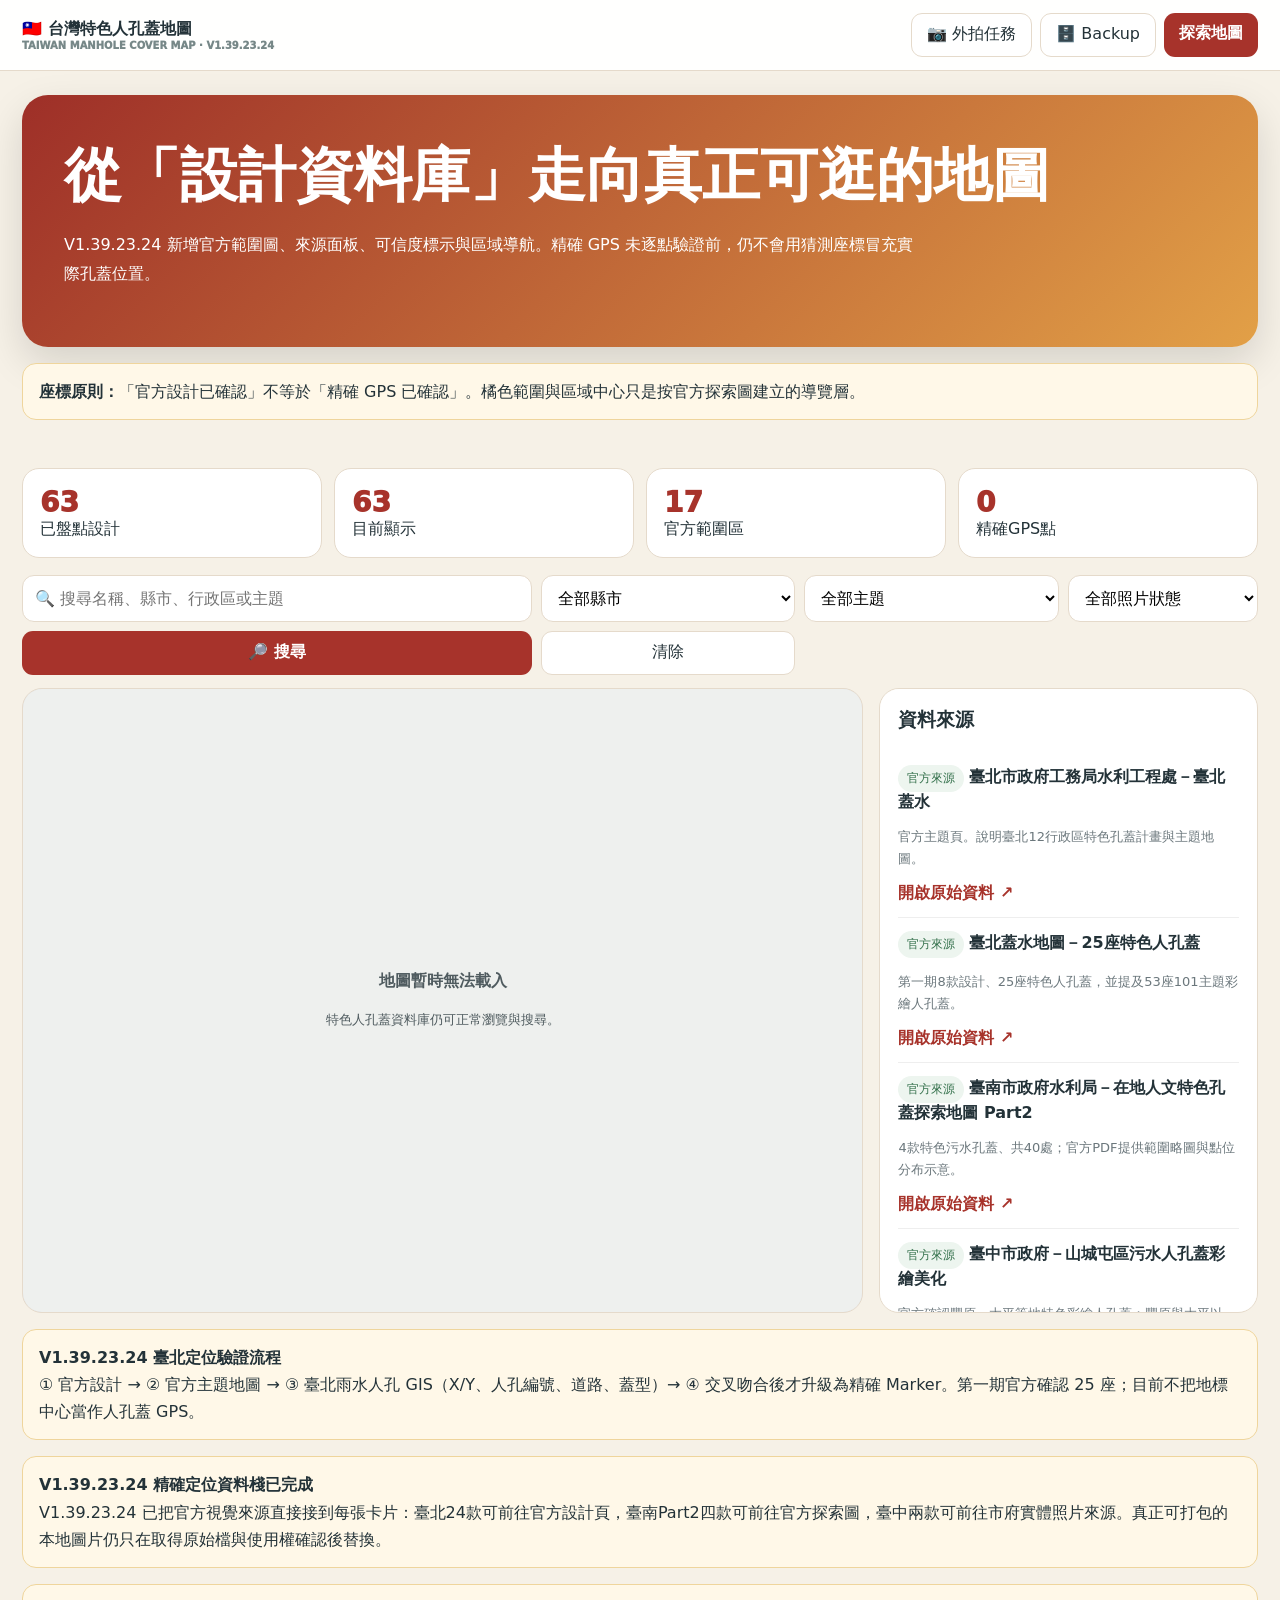
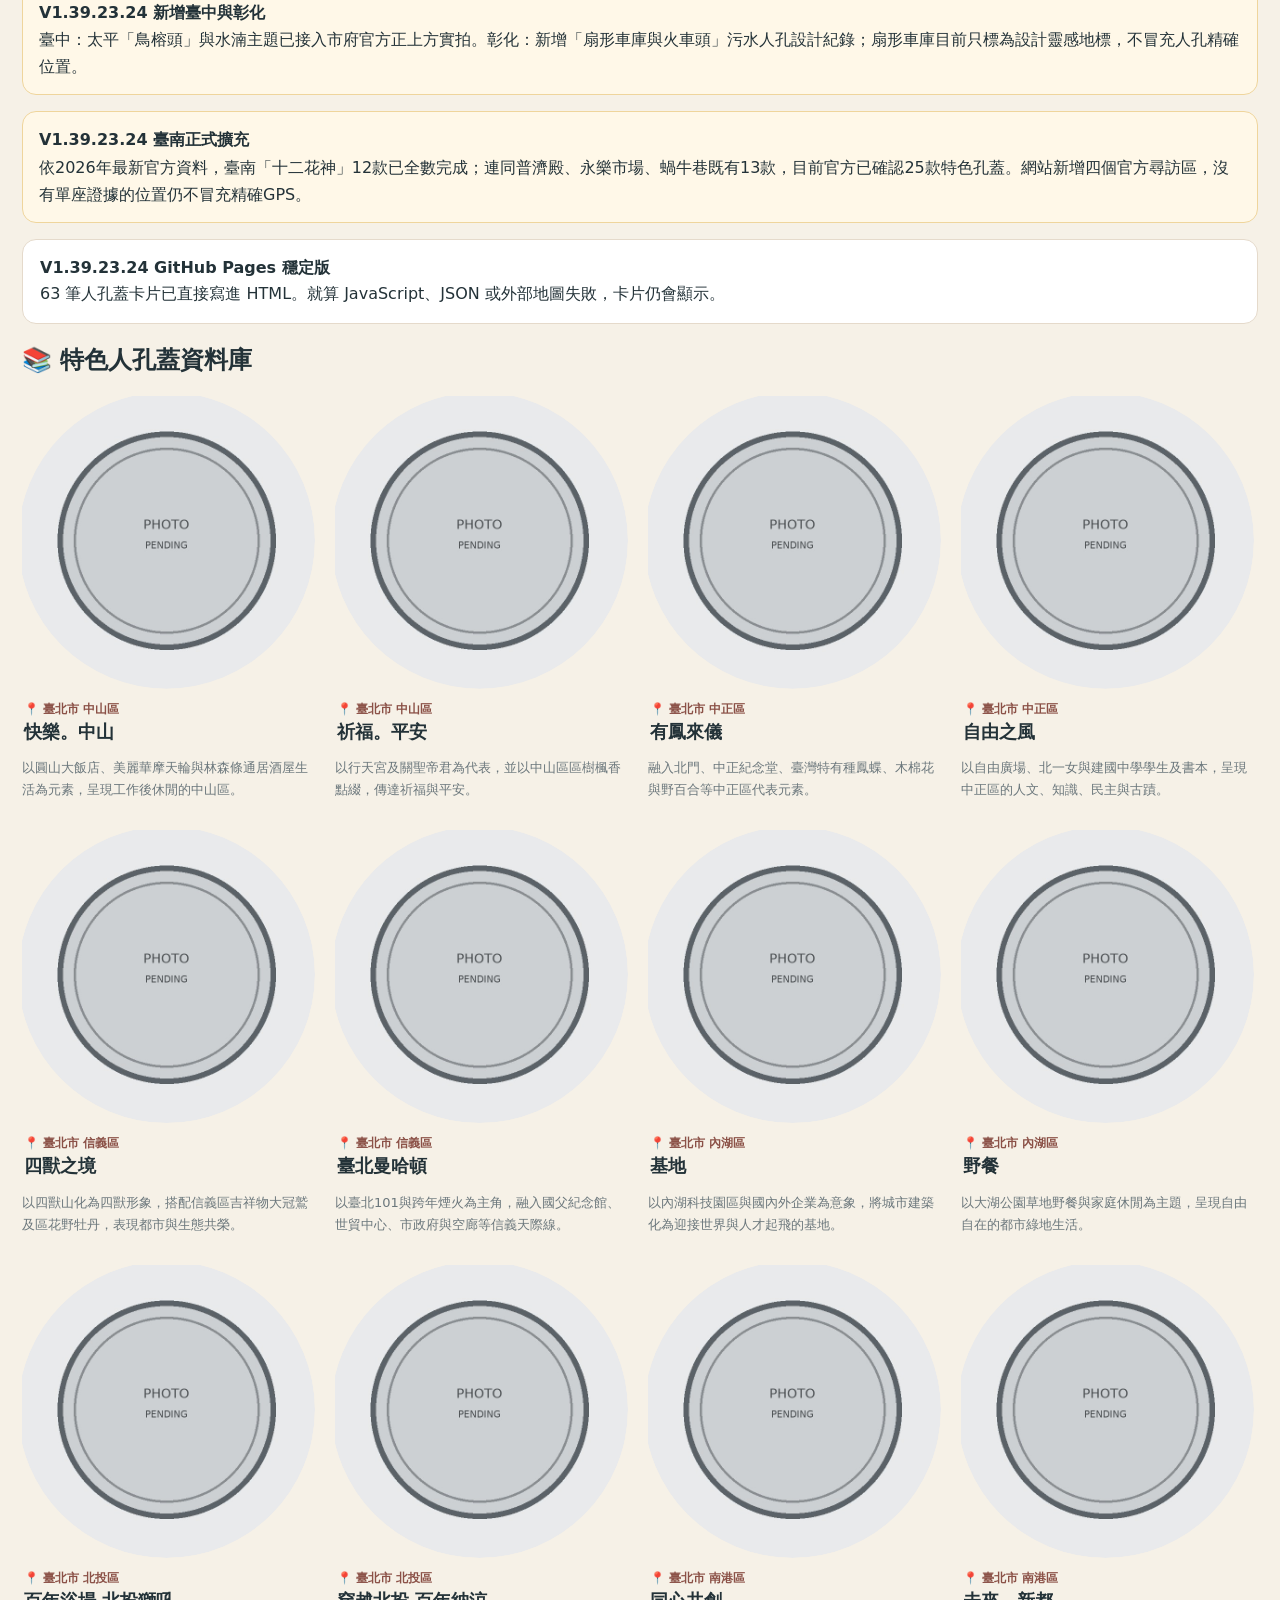
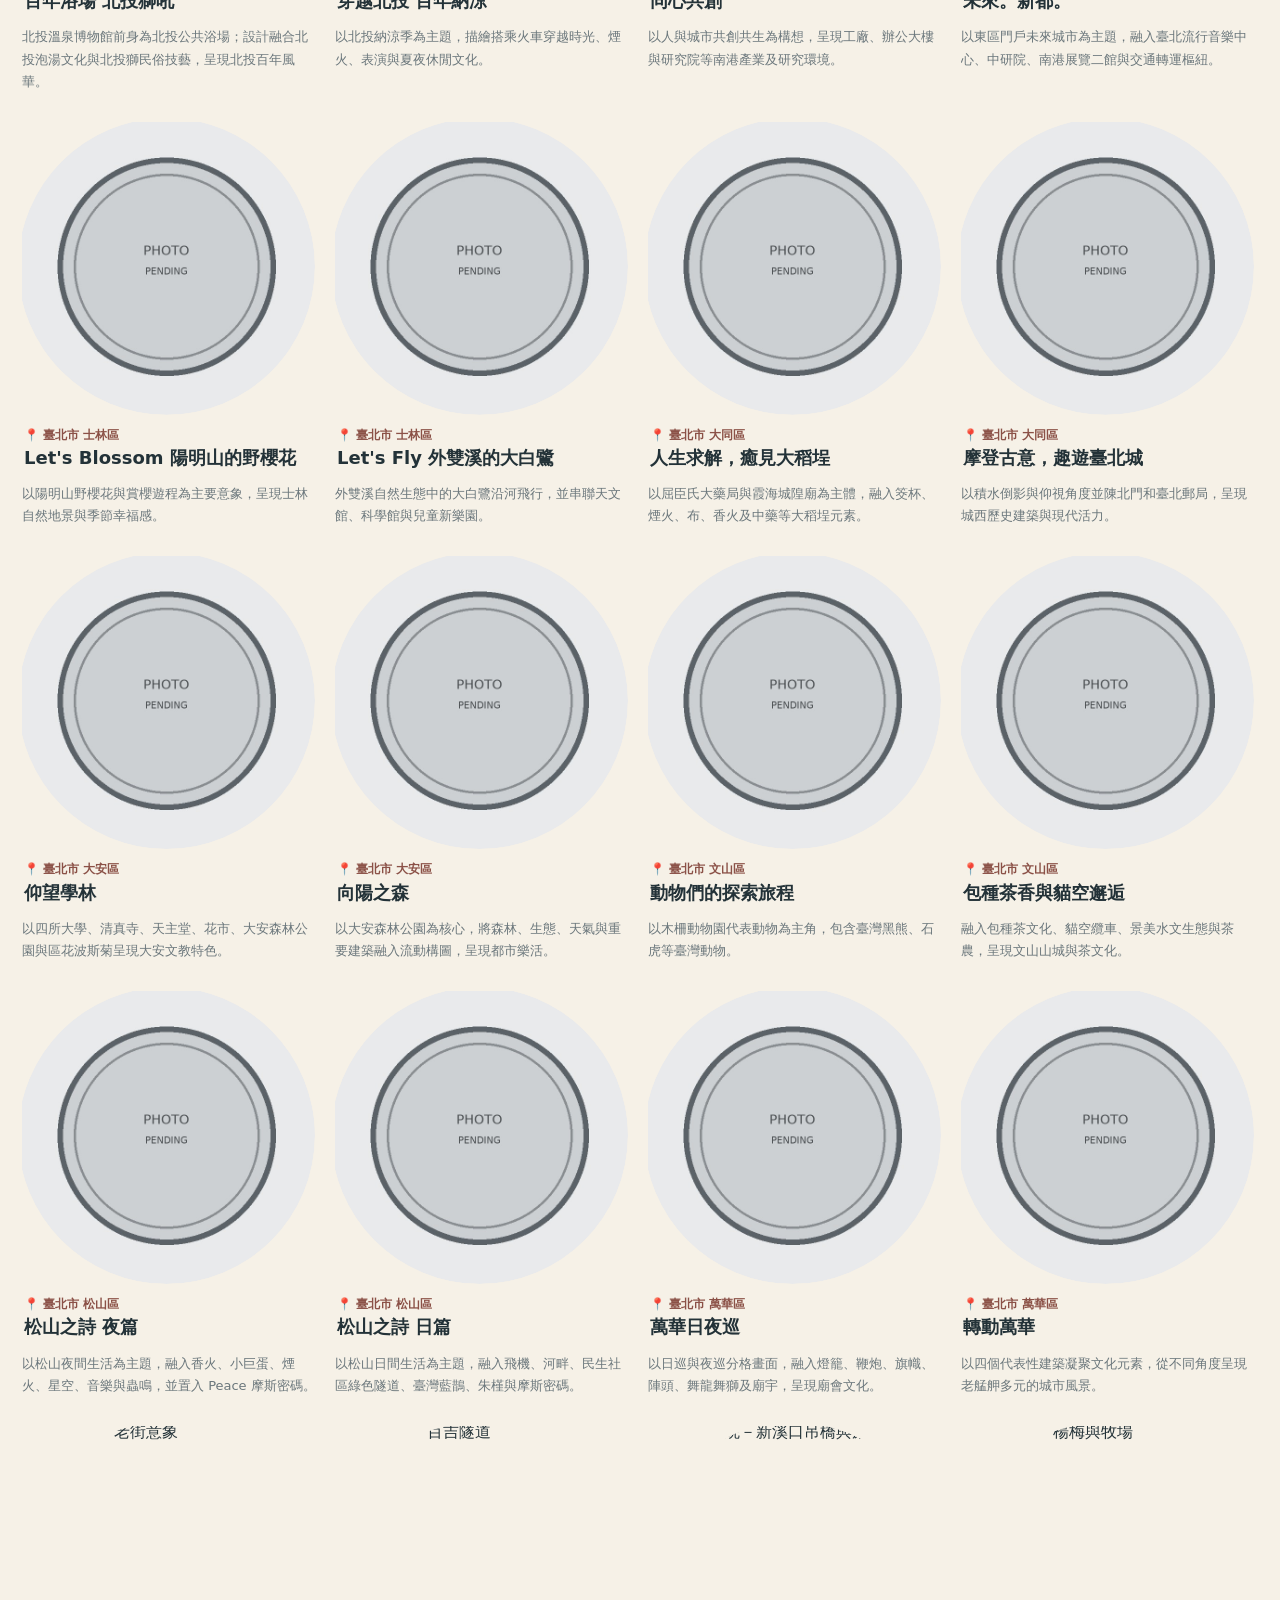
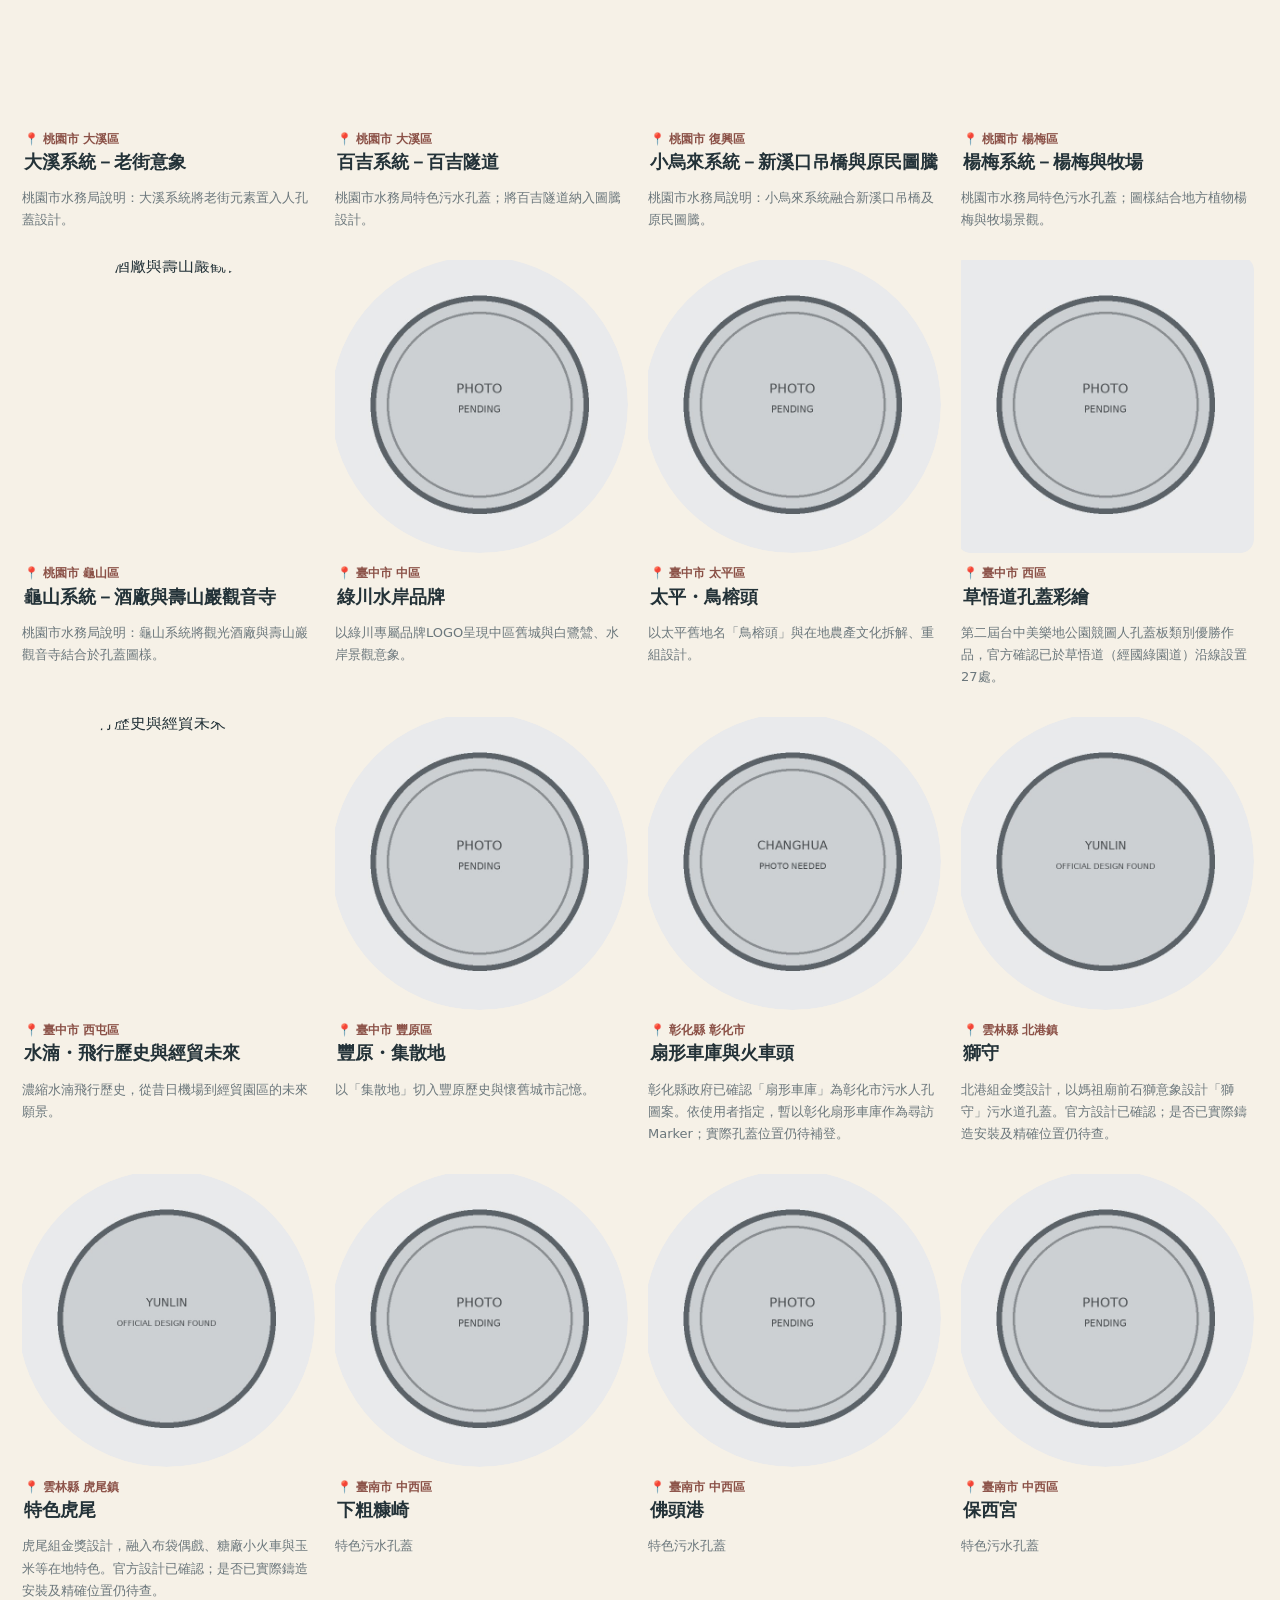
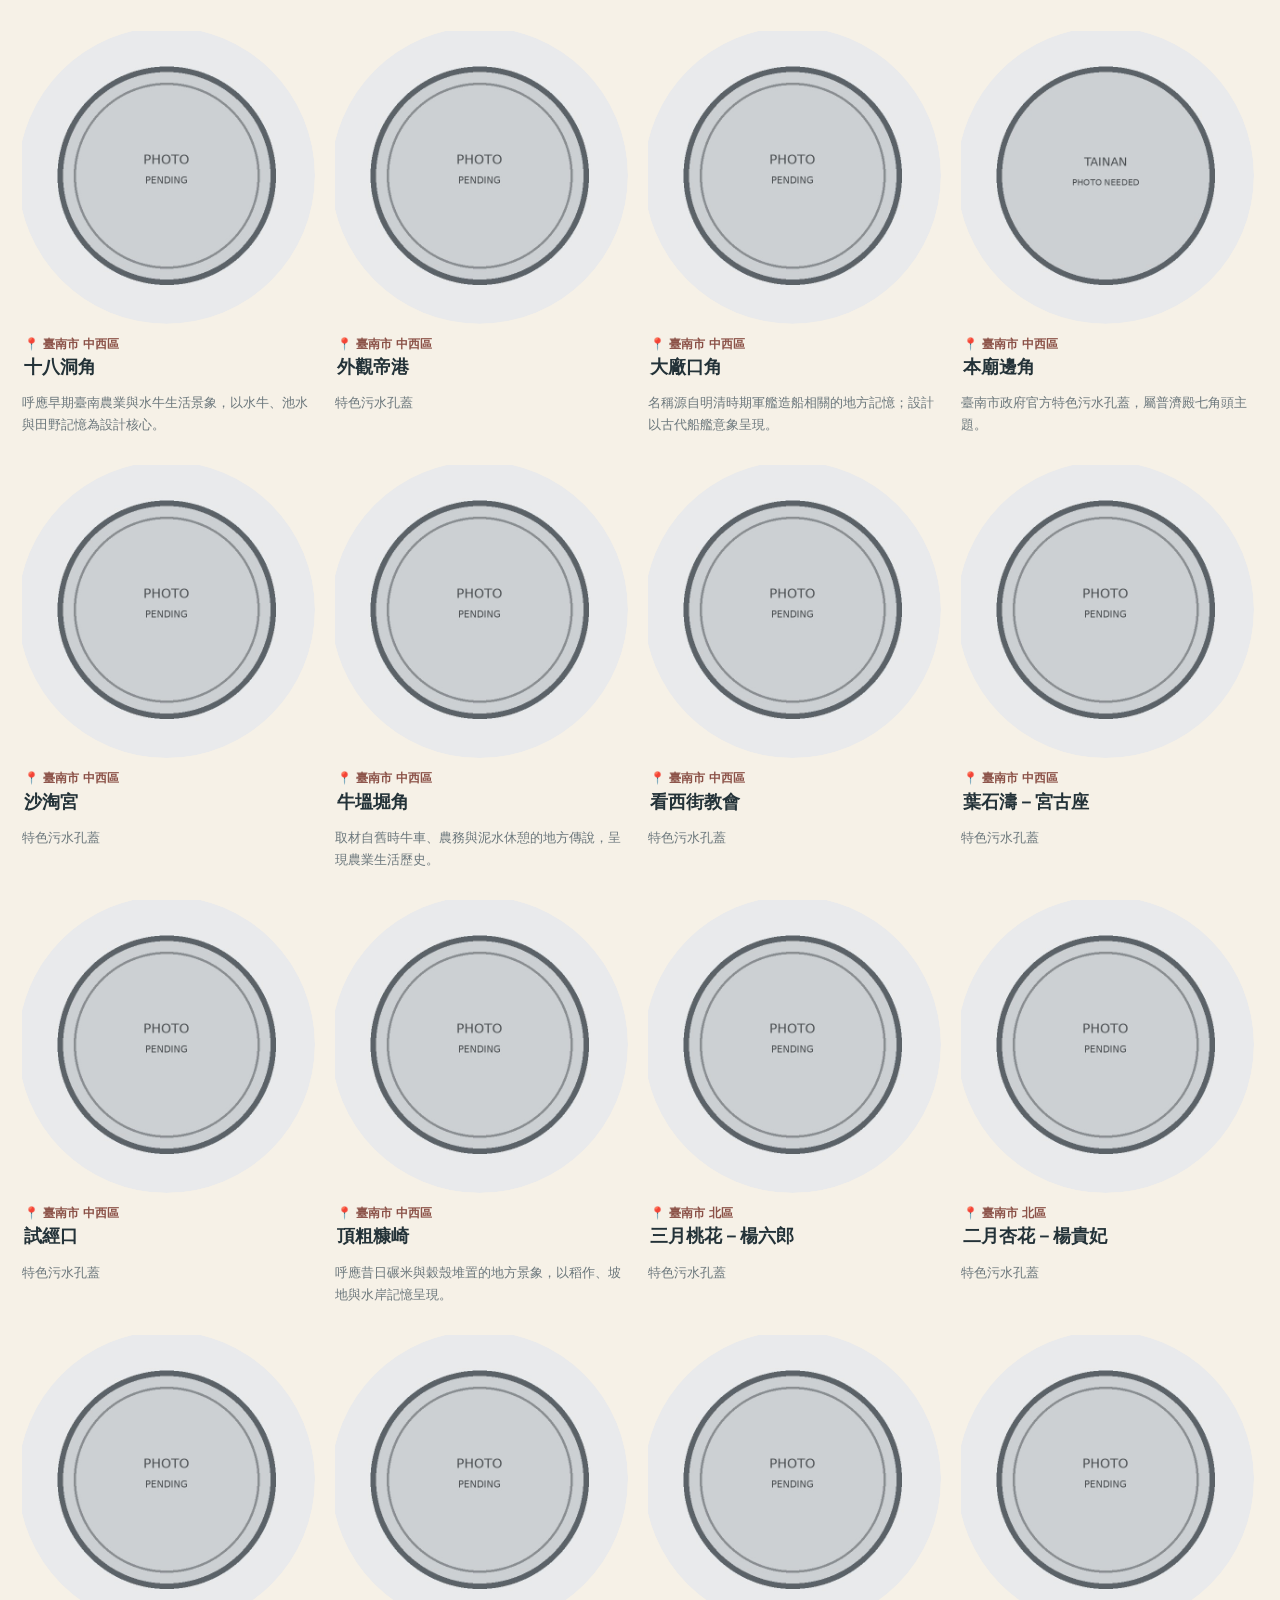
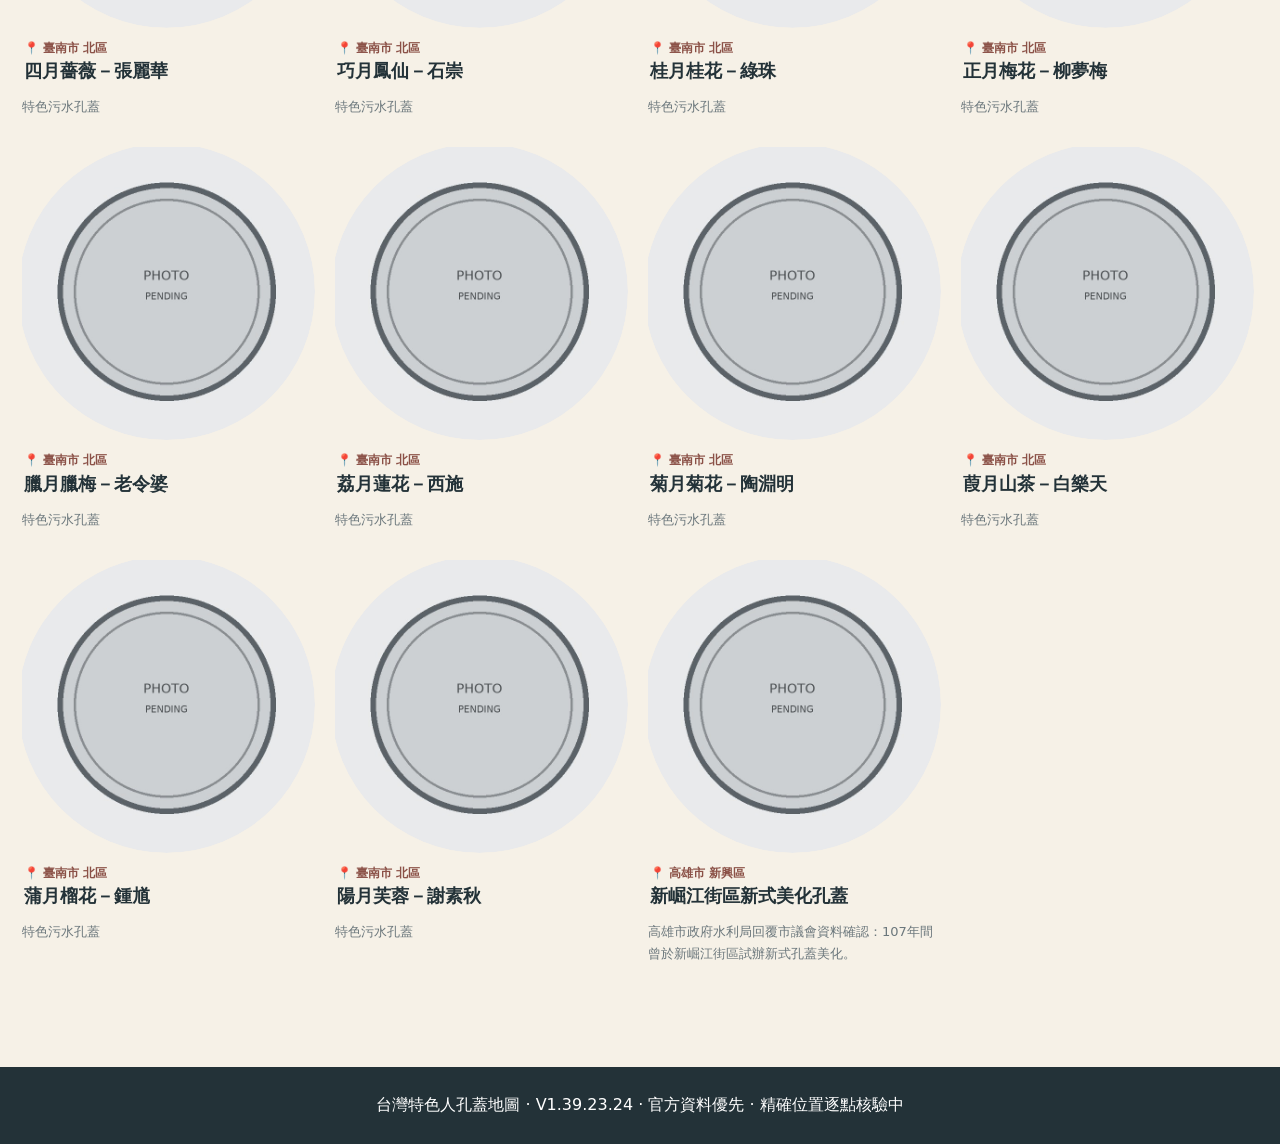
==== commit 51cd50fa: "Add files via upload" ====
--- a/index.html
+++ b/index.html
@@ -2,20 +2,20 @@
 <html lang="zh-Hant">
 <head>
 <meta charset="utf-8"><meta name="viewport" content="width=device-width,initial-scale=1">
-<title>台灣特色人孔蓋地圖 V1.39.23.21</title>
+<title>台灣特色人孔蓋地圖 V1.39.23.24</title>
 <link rel="stylesheet" href="https://unpkg.com/leaflet@1.9.4/dist/leaflet.css">
 <link rel="stylesheet" href="assets/css/style.css">
 </head>
 <body>
-<header><div class="nav"><div class="brand">🇹🇼 台灣特色人孔蓋地圖<small>TAIWAN MANHOLE COVER MAP · V1.39.23.21</small></div><div class="navActions" aria-label="主要功能"><a class="btn ghost" href="missions.html">📷 外拍任務</a> <a class="btn ghost" href="backup.html">🗄️ Backup</a> <a class="btn primary" href="#explore" onclick="setTimeout(()=>window.scrollTo({top:document.getElementById('explore').offsetTop-70,behavior:'smooth'}),0)">探索地圖</a></div></div></header>
-<section class="hero"><div class="heroBox"><h1>從「設計資料庫」走向真正可逛的地圖</h1><p>V1.39.23.21 新增官方範圍圖、來源面板、可信度標示與區域導航。精確 GPS 未逐點驗證前，仍不會用猜測座標冒充實際孔蓋位置。</p></div><div class="notice"><strong>座標原則：</strong>「官方設計已確認」不等於「精確 GPS 已確認」。橘色範圍與區域中心只是按官方探索圖建立的導覽層。</div></section>
+<header><div class="nav"><div class="brand">🇹🇼 台灣特色人孔蓋地圖<small>TAIWAN MANHOLE COVER MAP · V1.39.23.24</small></div><div class="navActions" aria-label="主要功能"><a class="btn ghost" href="missions.html">📷 外拍任務</a> <a class="btn ghost" href="backup.html">🗄️ Backup</a> <a class="btn primary" href="#explore" onclick="setTimeout(()=>window.scrollTo({top:document.getElementById('explore').offsetTop-70,behavior:'smooth'}),0)">探索地圖</a></div></div></header>
+<section class="hero"><div class="heroBox"><h1>從「設計資料庫」走向真正可逛的地圖</h1><p>V1.39.23.24 新增官方範圍圖、來源面板、可信度標示與區域導航。精確 GPS 未逐點驗證前，仍不會用猜測座標冒充實際孔蓋位置。</p></div><div class="notice"><strong>座標原則：</strong>「官方設計已確認」不等於「精確 GPS 已確認」。橘色範圍與區域中心只是按官方探索圖建立的導覽層。</div></section>
 <main id="explore">
 <div class="stats"><div class="stat"><div class="num" id="total">0</div>已盤點設計</div><div class="stat"><div class="num" id="shown">0</div>目前顯示</div><div class="stat"><div class="num" id="zonesCount">0</div>官方範圍區</div><div class="stat"><div class="num" id="exact">0</div>精確GPS點</div></div>
 <div class="tools"><input id="q" class="field" placeholder="🔍 搜尋名稱、縣市、行政區或主題"><select id="city" class="field"></select><select id="theme" class="field"></select><select id="photo" class="field"><option value="">全部照片狀態</option><option value="official">已實裝官方真實視覺</option><option value="missing">尚待照片實裝</option></select><button id="executeSearch" class="primary executeSearchBtn" type="button">🔎 搜尋</button><button id="reset" class="ghost" type="button">清除</button></div>
 <div class="layout"><div id="map"></div><aside class="panel"><h3>資料來源</h3><div id="sources"></div><h3>可導航的官方確認場域</h3><div id="sites"></div></aside></div>
-<section class="notice"><strong>V1.39.23.21 臺北定位驗證流程</strong><br>① 官方設計 → ② 官方主題地圖 → ③ 臺北雨水人孔 GIS（X/Y、人孔編號、道路、蓋型）→ ④ 交叉吻合後才升級為精確 Marker。第一期官方確認 25 座；目前不把地標中心當作人孔蓋 GPS。</section><section class="notice"><strong>V1.39.23.21 精確定位資料棧已完成</strong><br>V1.39.23.21 已把官方視覺來源直接接到每張卡片：臺北24款可前往官方設計頁，臺南Part2四款可前往官方探索圖，臺中兩款可前往市府實體照片來源。真正可打包的本地圖片仍只在取得原始檔與使用權確認後替換。</section><section class="notice"><strong>V1.39.23.21 新增臺中與彰化</strong><br>
-臺中：太平「鳥榕頭」與水湳主題已接入市府官方正上方實拍。彰化：新增「扇形車庫與火車頭」污水人孔設計紀錄；扇形車庫目前只標為設計靈感地標，不冒充人孔精確位置。</section><section class="notice"><strong>V1.39.23.21 臺南正式擴充</strong><br>
-依2026年最新官方資料，臺南「十二花神」12款已全數完成；連同普濟殿、永樂市場、蝸牛巷既有13款，目前官方已確認25款特色孔蓋。網站新增四個官方尋訪區，沒有單座證據的位置仍不冒充精確GPS。</section><section class="auditNote"><strong>V1.39.23 GitHub Pages 穩定版</strong><br>
+<section class="notice"><strong>V1.39.23.24 臺北定位驗證流程</strong><br>① 官方設計 → ② 官方主題地圖 → ③ 臺北雨水人孔 GIS（X/Y、人孔編號、道路、蓋型）→ ④ 交叉吻合後才升級為精確 Marker。第一期官方確認 25 座；目前不把地標中心當作人孔蓋 GPS。</section><section class="notice"><strong>V1.39.23.24 精確定位資料棧已完成</strong><br>V1.39.23.24 已把官方視覺來源直接接到每張卡片：臺北24款可前往官方設計頁，臺南Part2四款可前往官方探索圖，臺中兩款可前往市府實體照片來源。真正可打包的本地圖片仍只在取得原始檔與使用權確認後替換。</section><section class="notice"><strong>V1.39.23.24 新增臺中與彰化</strong><br>
+臺中：太平「鳥榕頭」與水湳主題已接入市府官方正上方實拍。彰化：新增「扇形車庫與火車頭」污水人孔設計紀錄；扇形車庫目前只標為設計靈感地標，不冒充人孔精確位置。</section><section class="notice"><strong>V1.39.23.24 臺南正式擴充</strong><br>
+依2026年最新官方資料，臺南「十二花神」12款已全數完成；連同普濟殿、永樂市場、蝸牛巷既有13款，目前官方已確認25款特色孔蓋。網站新增四個官方尋訪區，沒有單座證據的位置仍不冒充精確GPS。</section><section class="auditNote"><strong>V1.39.23.24 GitHub Pages 穩定版</strong><br>
 63 筆人孔蓋卡片已直接寫進 HTML。就算 JavaScript、JSON 或外部地圖失敗，卡片仍會顯示。</section>
 <h2 id="resultsHeading">📚 特色人孔蓋資料庫</h2>
 <div id="staticCards" class="cards staticCards" hidden>
@@ -329,7 +329,7 @@
 </article>
 <article class="photoCard staticFallbackCard" data-static-id="TY-GS-001">
   <div class="coverWrap coverOnly roundCover">
-    <img src="assets/images/covers/TY-GS-001.jpg" alt="龜山系統－酒廠與壽山巖觀音寺" loading="lazy"
+    <img src="assets/images/covers/TY-GS-001-user.png" alt="龜山系統－酒廠與壽山巖觀音寺" loading="lazy"
       onerror="this.onerror=null;this.src='assets/images/covers/TY-GS-001.jpg'">
   </div>
   <div class="coverCaption">
@@ -340,7 +340,7 @@
 </article>
 <article class="photoCard staticFallbackCard" data-static-id="TC-003">
   <div class="coverWrap coverOnly roundCover">
-    <img src="https://image-cdn.learnin.tw/bnextmedia/image/album/2017-09/img-1505792736-38218.jpg?output=webp&amp;w=1600" alt="綠川水岸品牌" loading="lazy"
+    <img src="assets/images/covers/TC-003-user.png" alt="綠川水岸品牌" loading="lazy"
       onerror="this.onerror=null;this.src='assets/images/covers/TC-003.jpg'">
   </div>
   <div class="coverCaption">
@@ -362,7 +362,7 @@
 </article>
 <article class="photoCard staticFallbackCard" data-static-id="TC-004">
   <div class="coverWrap coverOnly squareCover">
-    <img src="https://megapx-assets.dcard.tw/images/a2617853-4101-4fa1-b4a7-ee1c6cb934a8/1280.jpeg" alt="草悟道孔蓋彩繪" loading="lazy"
+    <img src="assets/images/covers/TC-004-user.png" alt="草悟道孔蓋彩繪" loading="lazy"
       onerror="this.onerror=null;this.src='assets/images/covers/TC-004.jpg'">
   </div>
   <div class="coverCaption">
@@ -395,7 +395,7 @@
 </article>
 <article class="photoCard staticFallbackCard" data-static-id="CH-001">
   <div class="coverWrap coverOnly roundCover">
-    <img src="assets/images/covers/CH-001.jpg" alt="扇形車庫與火車頭" loading="lazy"
+    <img src="assets/images/covers/CH-001-user.png" alt="扇形車庫與火車頭" loading="lazy"
       onerror="this.onerror=null;this.src='assets/images/covers/CH-001.jpg'">
   </div>
   <div class="coverCaption">
@@ -428,7 +428,7 @@
 </article>
 <article class="photoCard staticFallbackCard" data-static-id="TN-003">
   <div class="coverWrap coverOnly roundCover">
-    <img src="https://wikitravel.org/upload/shared/f/ff/Manhole_cover_003%2C_West_Central_District%2C_Tainan%2C_Taiwan.JPG" alt="下粗糠崎" loading="lazy"
+    <img src="assets/images/covers/TN-003-user.png" alt="下粗糠崎" loading="lazy"
       onerror="this.onerror=null;this.src='assets/images/covers/TN-003.jpg'">
   </div>
   <div class="coverCaption">
@@ -450,7 +450,7 @@
 </article>
 <article class="photoCard staticFallbackCard" data-static-id="TN-007">
   <div class="coverWrap coverOnly roundCover">
-    <img src="https://img.ltn.com.tw/Upload/art/page/800/2023/07/17/4366490_1.jpg" alt="保西宮" loading="lazy"
+    <img src="assets/images/covers/TN-007-user.png" alt="保西宮" loading="lazy"
       onerror="this.onerror=null;this.src='assets/images/covers/TN-007.jpg'">
   </div>
   <div class="coverCaption">
@@ -505,7 +505,7 @@
 </article>
 <article class="photoCard staticFallbackCard" data-static-id="TN-008">
   <div class="coverWrap coverOnly roundCover">
-    <img src="https://assets.st-note.com/production/uploads/images/248141910/rectangle_large_type_2_23fa6b6958d991a4efef2b7982db8c72.jpeg?fit=bounds&amp;height=2000&amp;quality=85&amp;width=2000" alt="沙淘宮" loading="lazy"
+    <img src="assets/images/covers/TN-008-user.png" alt="沙淘宮" loading="lazy"
       onerror="this.onerror=null;this.src='assets/images/covers/TN-008.jpg'">
   </div>
   <div class="coverCaption">
@@ -516,7 +516,7 @@
 </article>
 <article class="photoCard staticFallbackCard" data-static-id="TN-010">
   <div class="coverWrap coverOnly roundCover">
-    <img src="https://w3fs.tainan.gov.tw/001/Upload/1/relpic/9748/8798155/b7a77fc3-26ff-4c02-9d72-fd460af5da2c.jpg" alt="牛塭堀角" loading="lazy"
+    <img src="assets/images/covers/TN-010-user.png" alt="牛塭堀角" loading="lazy"
       onerror="this.onerror=null;this.src='assets/images/covers/TN-010.jpg'">
   </div>
   <div class="coverCaption">
@@ -714,6 +714,6 @@
 </article>
 </div><div id="cards" class="cards dynamicCards"></div>
 </main>
-<footer>台灣特色人孔蓋地圖 · V1.39.23.21 · 官方資料優先 · 精確位置逐點核驗中</footer>
-<script src="assets/js/data-bundle.js?v=1.39.23"></script><script src="https://unpkg.com/leaflet@1.9.4/dist/leaflet.js"></script><script src="assets/js/app.js?v=1.39.23"></script>
+<footer>台灣特色人孔蓋地圖 · V1.39.23.24 · 官方資料優先 · 精確位置逐點核驗中</footer>
+<script src="assets/js/data-bundle.js"></script><script src="https://unpkg.com/leaflet@1.9.4/dist/leaflet.js"></script><script src="assets/js/app.js"></script>
 </body></html>
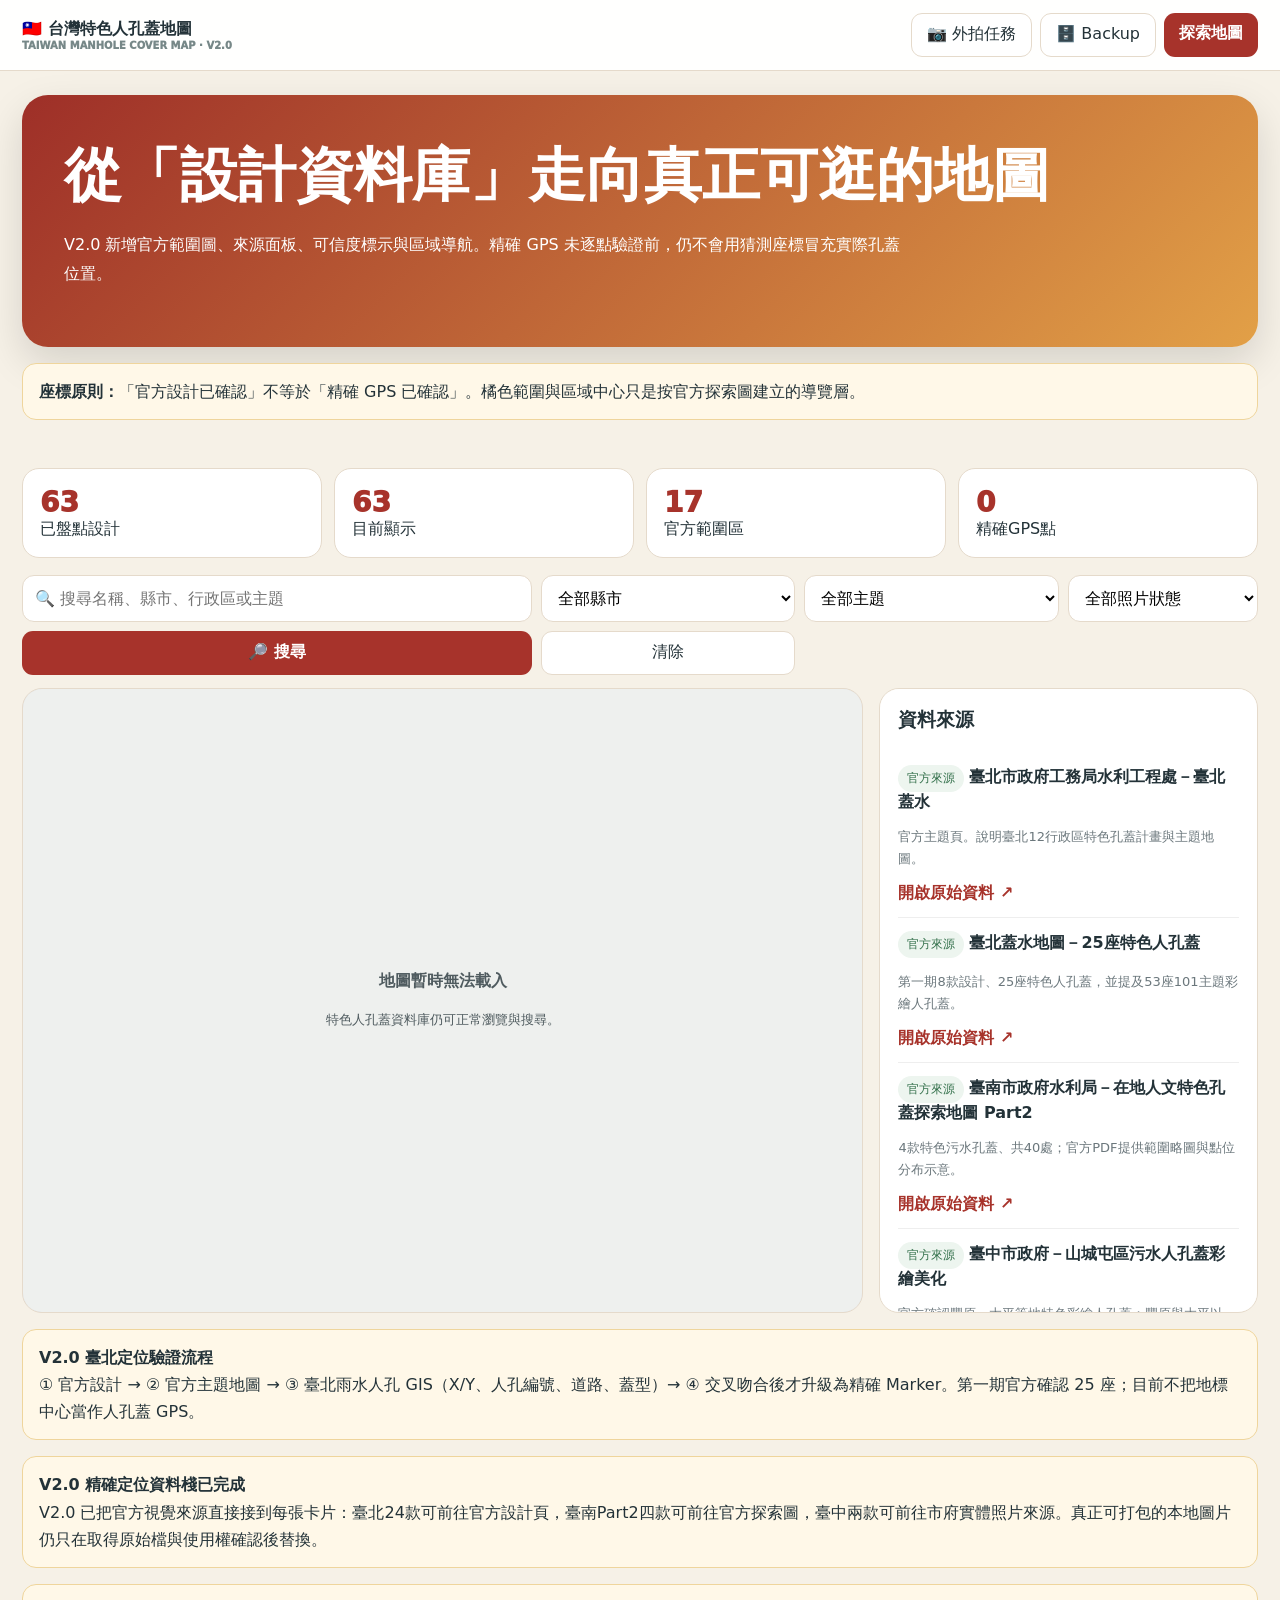
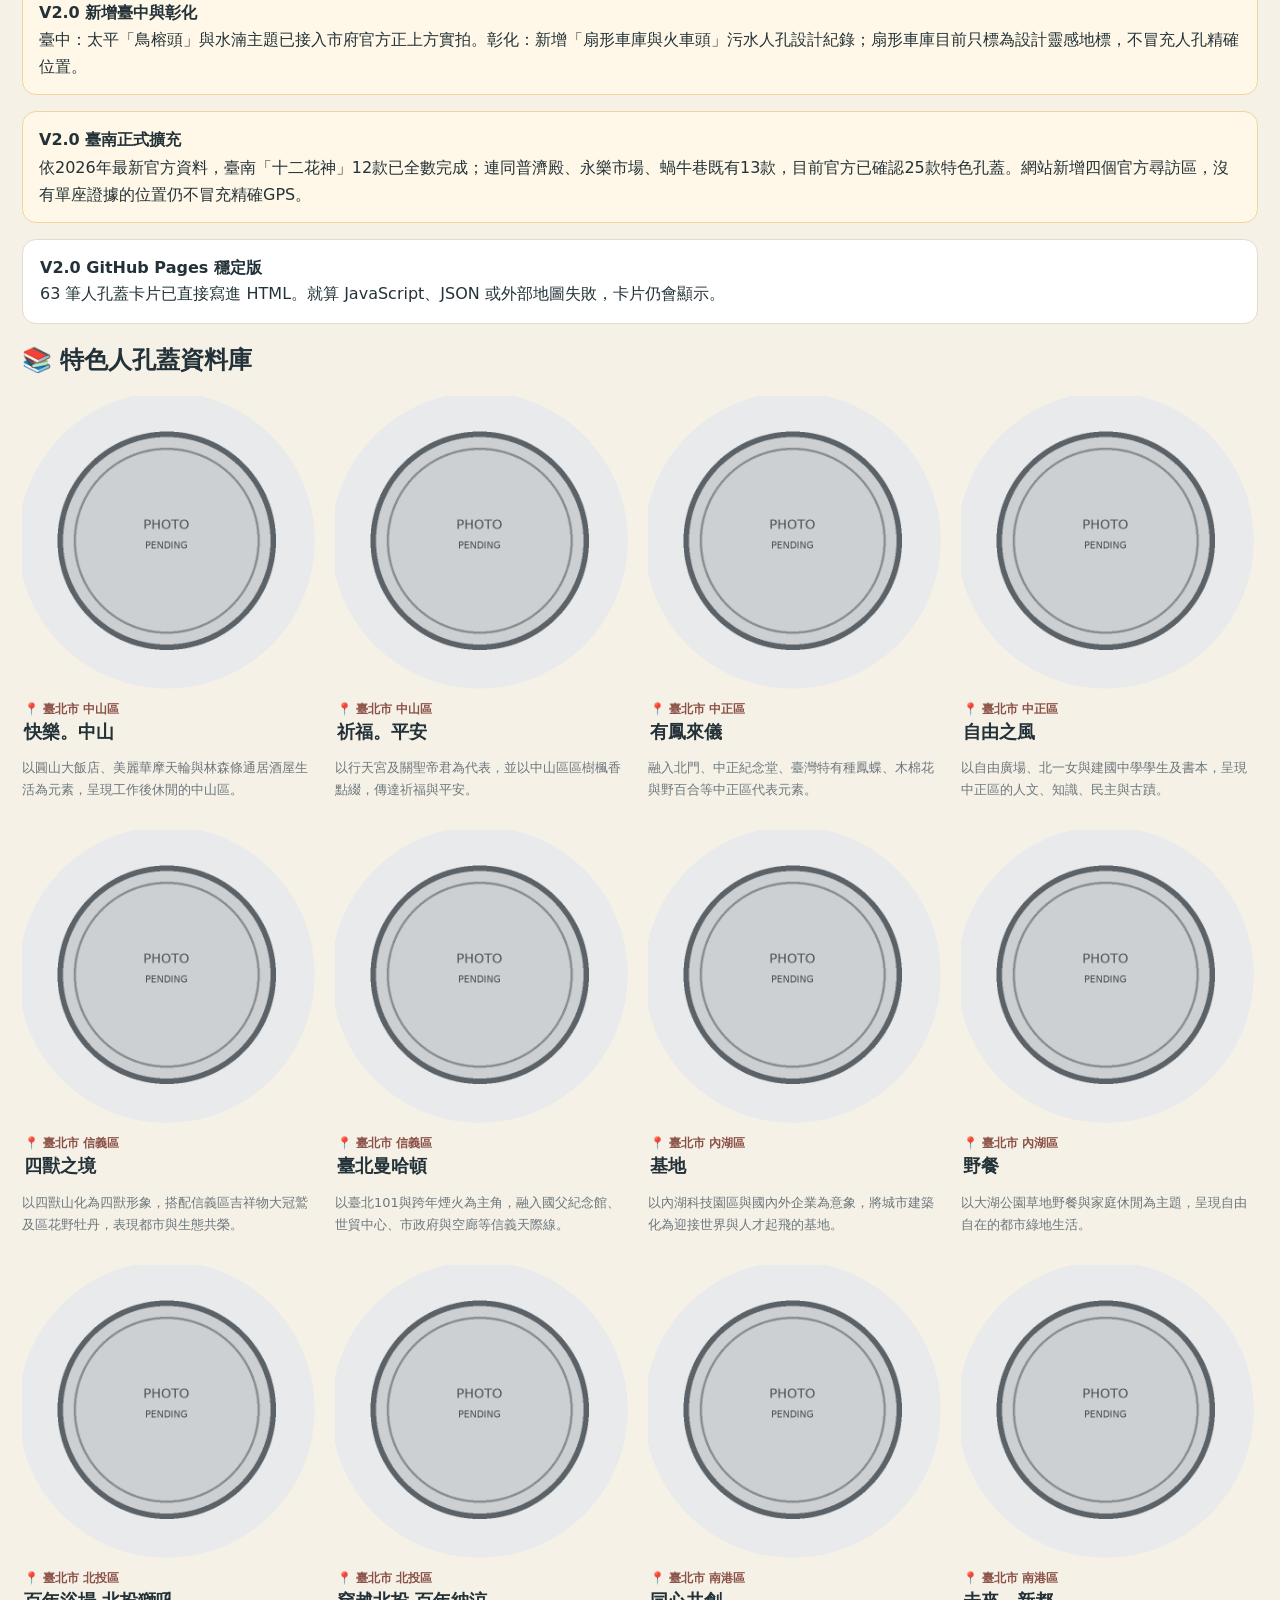
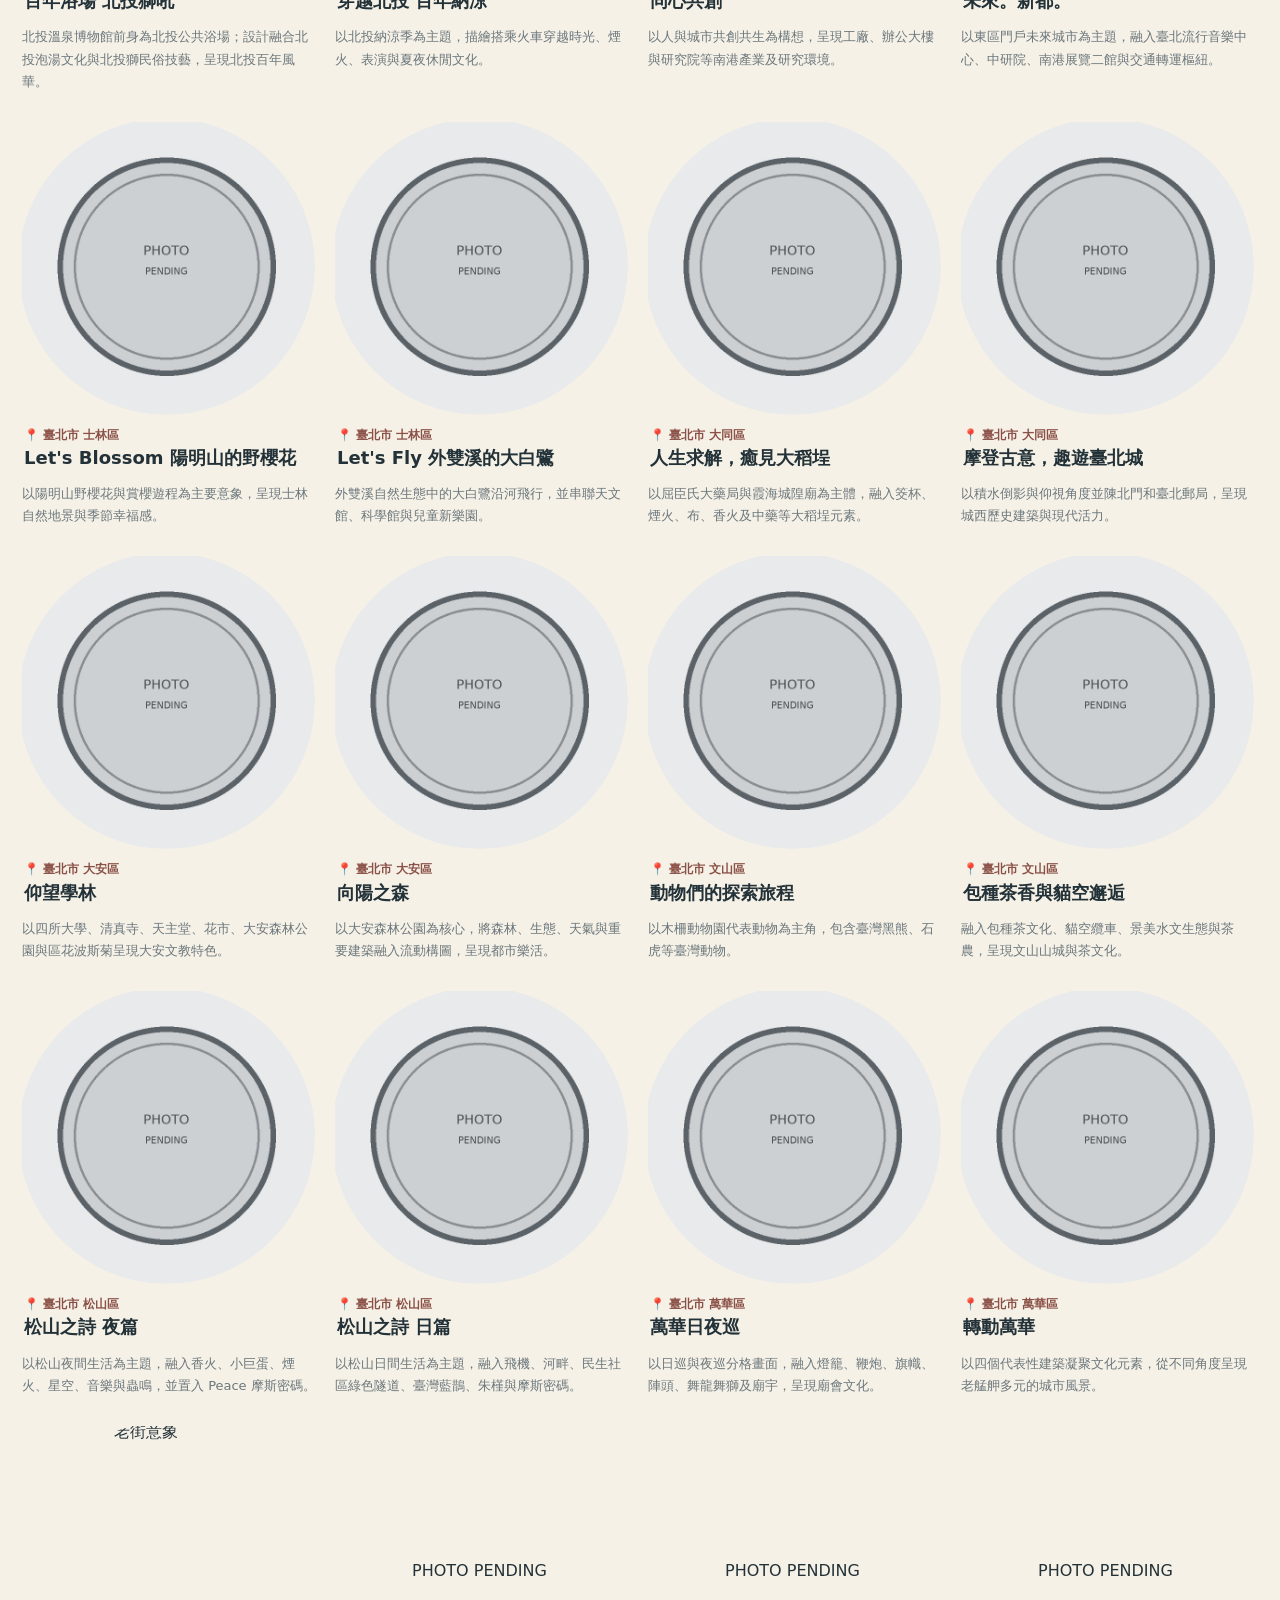
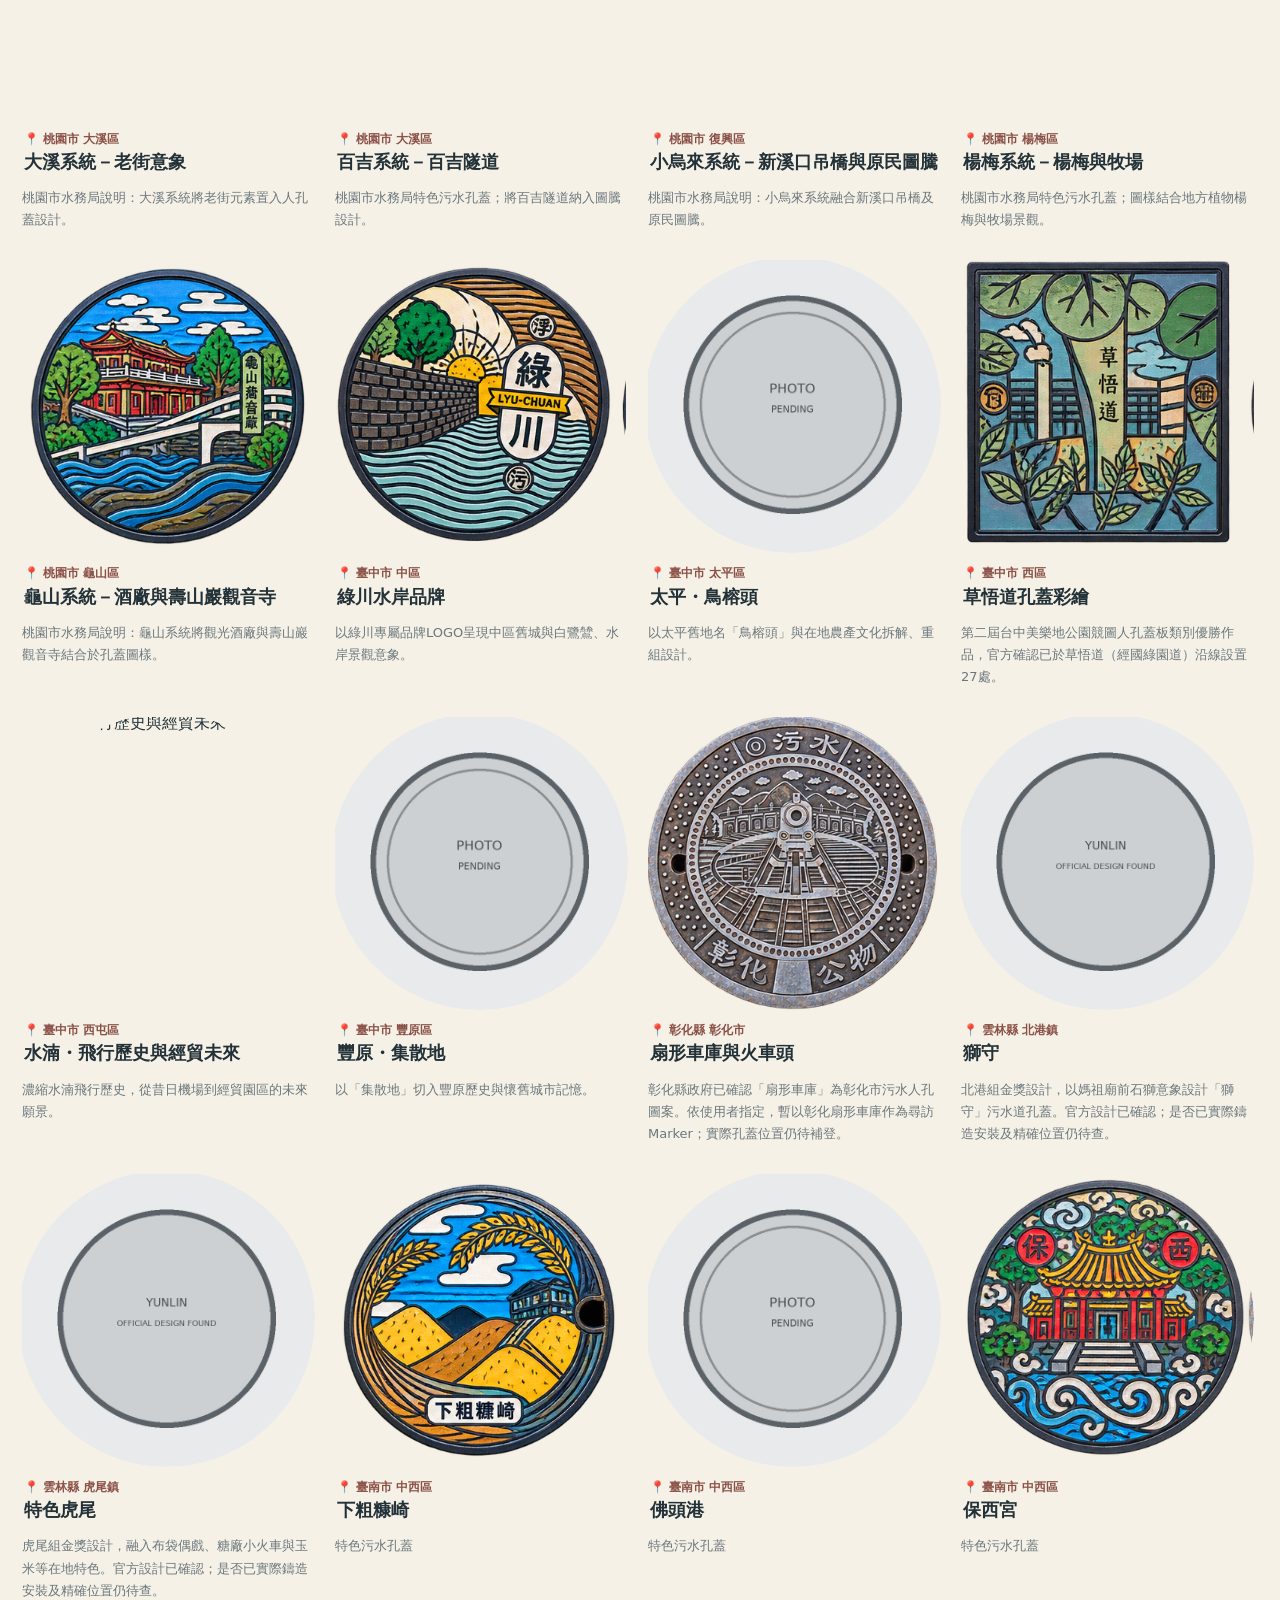
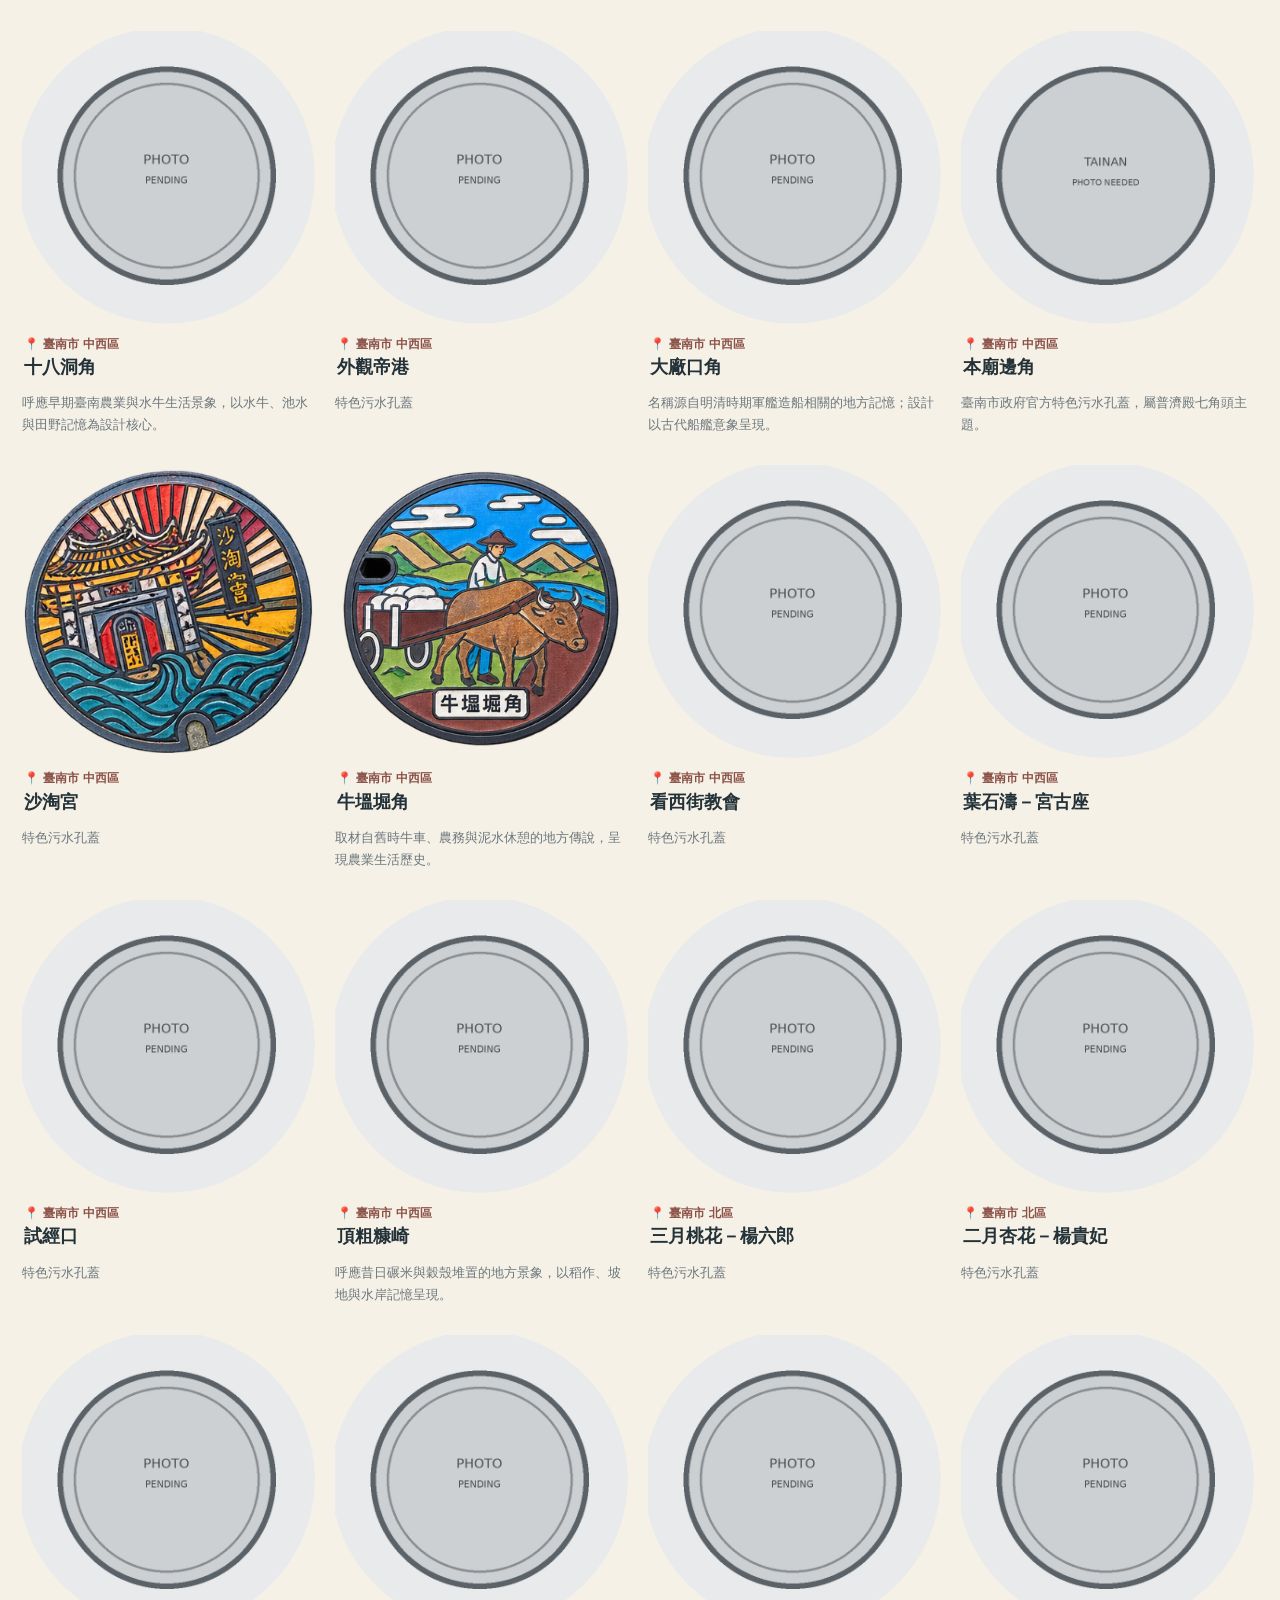
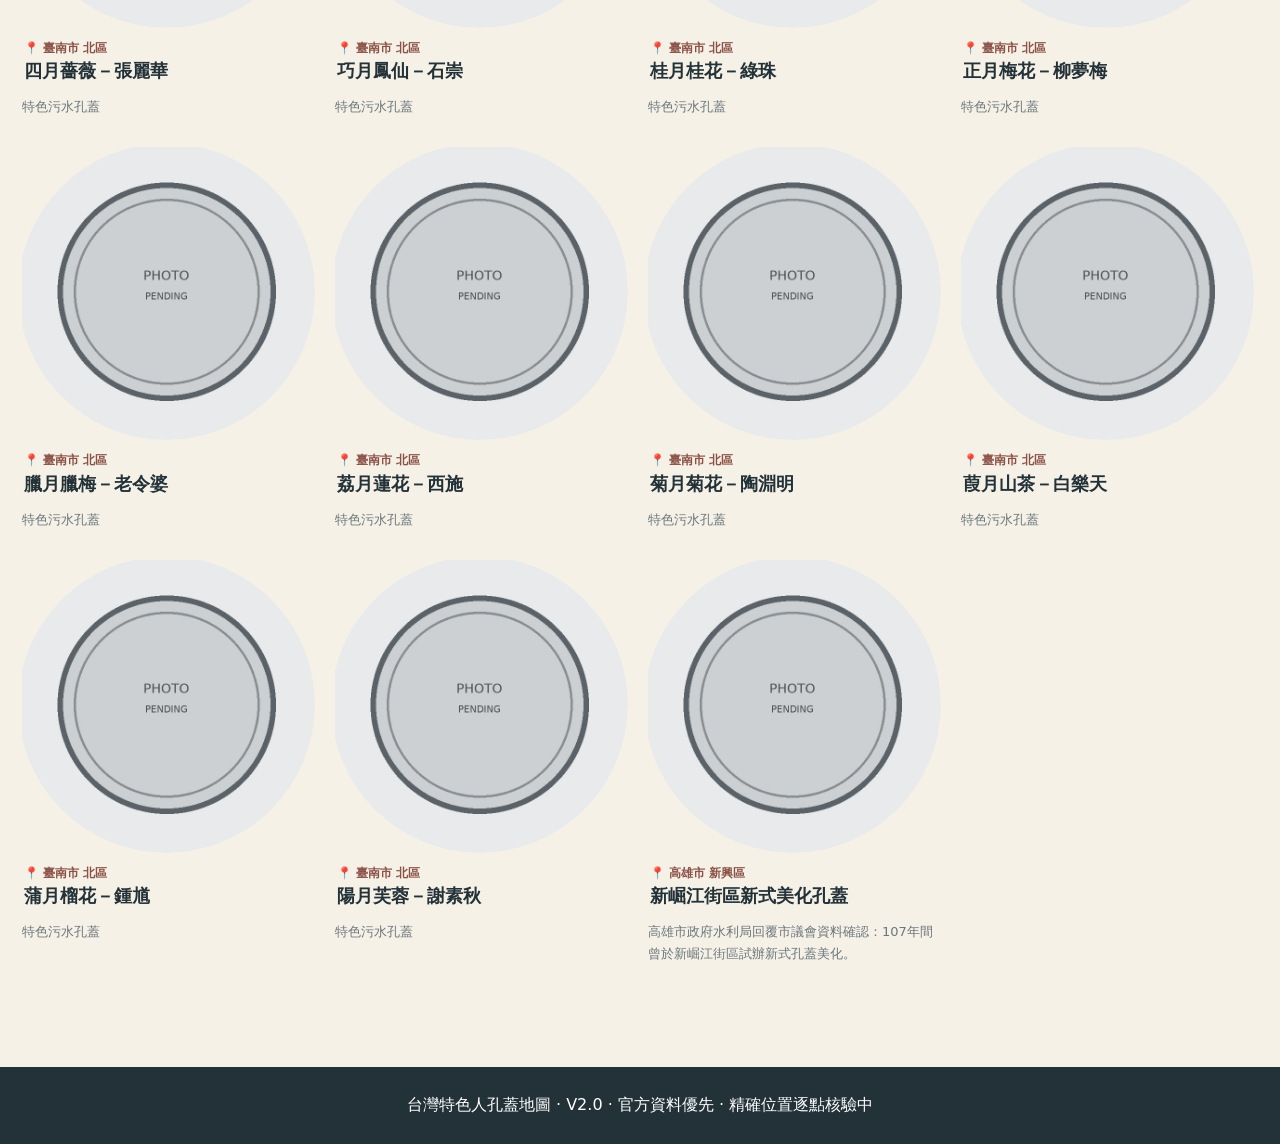
==== commit 9f6c5e6b: "Add files via upload" ====
--- a/index.html
+++ b/index.html
@@ -2,20 +2,20 @@
 <html lang="zh-Hant">
 <head>
 <meta charset="utf-8"><meta name="viewport" content="width=device-width,initial-scale=1">
-<title>台灣特色人孔蓋地圖 V1.39.23.24</title>
+<title>台灣特色人孔蓋地圖 V2.0</title>
 <link rel="stylesheet" href="https://unpkg.com/leaflet@1.9.4/dist/leaflet.css">
 <link rel="stylesheet" href="assets/css/style.css">
 </head>
 <body>
-<header><div class="nav"><div class="brand">🇹🇼 台灣特色人孔蓋地圖<small>TAIWAN MANHOLE COVER MAP · V1.39.23.24</small></div><div class="navActions" aria-label="主要功能"><a class="btn ghost" href="missions.html">📷 外拍任務</a> <a class="btn ghost" href="backup.html">🗄️ Backup</a> <a class="btn primary" href="#explore" onclick="setTimeout(()=>window.scrollTo({top:document.getElementById('explore').offsetTop-70,behavior:'smooth'}),0)">探索地圖</a></div></div></header>
-<section class="hero"><div class="heroBox"><h1>從「設計資料庫」走向真正可逛的地圖</h1><p>V1.39.23.24 新增官方範圍圖、來源面板、可信度標示與區域導航。精確 GPS 未逐點驗證前，仍不會用猜測座標冒充實際孔蓋位置。</p></div><div class="notice"><strong>座標原則：</strong>「官方設計已確認」不等於「精確 GPS 已確認」。橘色範圍與區域中心只是按官方探索圖建立的導覽層。</div></section>
+<header><div class="nav"><div class="brand">🇹🇼 台灣特色人孔蓋地圖<small>TAIWAN MANHOLE COVER MAP · V2.0</small></div><div class="navActions" aria-label="主要功能"><a class="btn ghost" href="missions.html">📷 外拍任務</a> <a class="btn ghost" href="backup.html">🗄️ Backup</a> <a class="btn primary" href="#explore" onclick="setTimeout(()=>window.scrollTo({top:document.getElementById('explore').offsetTop-70,behavior:'smooth'}),0)">探索地圖</a></div></div></header>
+<section class="hero"><div class="heroBox"><h1>從「設計資料庫」走向真正可逛的地圖</h1><p>V2.0 新增官方範圍圖、來源面板、可信度標示與區域導航。精確 GPS 未逐點驗證前，仍不會用猜測座標冒充實際孔蓋位置。</p></div><div class="notice"><strong>座標原則：</strong>「官方設計已確認」不等於「精確 GPS 已確認」。橘色範圍與區域中心只是按官方探索圖建立的導覽層。</div></section>
 <main id="explore">
 <div class="stats"><div class="stat"><div class="num" id="total">0</div>已盤點設計</div><div class="stat"><div class="num" id="shown">0</div>目前顯示</div><div class="stat"><div class="num" id="zonesCount">0</div>官方範圍區</div><div class="stat"><div class="num" id="exact">0</div>精確GPS點</div></div>
 <div class="tools"><input id="q" class="field" placeholder="🔍 搜尋名稱、縣市、行政區或主題"><select id="city" class="field"></select><select id="theme" class="field"></select><select id="photo" class="field"><option value="">全部照片狀態</option><option value="official">已實裝官方真實視覺</option><option value="missing">尚待照片實裝</option></select><button id="executeSearch" class="primary executeSearchBtn" type="button">🔎 搜尋</button><button id="reset" class="ghost" type="button">清除</button></div>
 <div class="layout"><div id="map"></div><aside class="panel"><h3>資料來源</h3><div id="sources"></div><h3>可導航的官方確認場域</h3><div id="sites"></div></aside></div>
-<section class="notice"><strong>V1.39.23.24 臺北定位驗證流程</strong><br>① 官方設計 → ② 官方主題地圖 → ③ 臺北雨水人孔 GIS（X/Y、人孔編號、道路、蓋型）→ ④ 交叉吻合後才升級為精確 Marker。第一期官方確認 25 座；目前不把地標中心當作人孔蓋 GPS。</section><section class="notice"><strong>V1.39.23.24 精確定位資料棧已完成</strong><br>V1.39.23.24 已把官方視覺來源直接接到每張卡片：臺北24款可前往官方設計頁，臺南Part2四款可前往官方探索圖，臺中兩款可前往市府實體照片來源。真正可打包的本地圖片仍只在取得原始檔與使用權確認後替換。</section><section class="notice"><strong>V1.39.23.24 新增臺中與彰化</strong><br>
-臺中：太平「鳥榕頭」與水湳主題已接入市府官方正上方實拍。彰化：新增「扇形車庫與火車頭」污水人孔設計紀錄；扇形車庫目前只標為設計靈感地標，不冒充人孔精確位置。</section><section class="notice"><strong>V1.39.23.24 臺南正式擴充</strong><br>
-依2026年最新官方資料，臺南「十二花神」12款已全數完成；連同普濟殿、永樂市場、蝸牛巷既有13款，目前官方已確認25款特色孔蓋。網站新增四個官方尋訪區，沒有單座證據的位置仍不冒充精確GPS。</section><section class="auditNote"><strong>V1.39.23.24 GitHub Pages 穩定版</strong><br>
+<section class="notice"><strong>V2.0 臺北定位驗證流程</strong><br>① 官方設計 → ② 官方主題地圖 → ③ 臺北雨水人孔 GIS（X/Y、人孔編號、道路、蓋型）→ ④ 交叉吻合後才升級為精確 Marker。第一期官方確認 25 座；目前不把地標中心當作人孔蓋 GPS。</section><section class="notice"><strong>V2.0 精確定位資料棧已完成</strong><br>V2.0 已把官方視覺來源直接接到每張卡片：臺北24款可前往官方設計頁，臺南Part2四款可前往官方探索圖，臺中兩款可前往市府實體照片來源。真正可打包的本地圖片仍只在取得原始檔與使用權確認後替換。</section><section class="notice"><strong>V2.0 新增臺中與彰化</strong><br>
+臺中：太平「鳥榕頭」與水湳主題已接入市府官方正上方實拍。彰化：新增「扇形車庫與火車頭」污水人孔設計紀錄；扇形車庫目前只標為設計靈感地標，不冒充人孔精確位置。</section><section class="notice"><strong>V2.0 臺南正式擴充</strong><br>
+依2026年最新官方資料，臺南「十二花神」12款已全數完成；連同普濟殿、永樂市場、蝸牛巷既有13款，目前官方已確認25款特色孔蓋。網站新增四個官方尋訪區，沒有單座證據的位置仍不冒充精確GPS。</section><section class="auditNote"><strong>V2.0 GitHub Pages 穩定版</strong><br>
 63 筆人孔蓋卡片已直接寫進 HTML。就算 JavaScript、JSON 或外部地圖失敗，卡片仍會顯示。</section>
 <h2 id="resultsHeading">📚 特色人孔蓋資料庫</h2>
 <div id="staticCards" class="cards staticCards" hidden>
@@ -296,8 +296,7 @@
 </article>
 <article class="photoCard staticFallbackCard" data-static-id="TY-BJ-001">
   <div class="coverWrap coverOnly roundCover">
-    <img src="assets/images/covers/TY-BJ-001.jpg" alt="百吉系統－百吉隧道" loading="lazy"
-      onerror="this.onerror=null;this.src='assets/images/covers/TY-BJ-001.jpg'">
+    <div class="coverPlaceholder">PHOTO PENDING</div>
   </div>
   <div class="coverCaption">
     <div class="coverCaptionArea">📍 桃園市 大溪區</div>
@@ -307,8 +306,7 @@
 </article>
 <article class="photoCard staticFallbackCard" data-static-id="TY-XWL-001">
   <div class="coverWrap coverOnly roundCover">
-    <img src="assets/images/covers/TY-XWL-001.jpg" alt="小烏來系統－新溪口吊橋與原民圖騰" loading="lazy"
-      onerror="this.onerror=null;this.src='assets/images/covers/TY-XWL-001.jpg'">
+    <div class="coverPlaceholder">PHOTO PENDING</div>
   </div>
   <div class="coverCaption">
     <div class="coverCaptionArea">📍 桃園市 復興區</div>
@@ -318,8 +316,7 @@
 </article>
 <article class="photoCard staticFallbackCard" data-static-id="TY-YM-001">
   <div class="coverWrap coverOnly roundCover">
-    <img src="assets/images/covers/TY-YM-001.jpg" alt="楊梅系統－楊梅與牧場" loading="lazy"
-      onerror="this.onerror=null;this.src='assets/images/covers/TY-YM-001.jpg'">
+    <div class="coverPlaceholder">PHOTO PENDING</div>
   </div>
   <div class="coverCaption">
     <div class="coverCaptionArea">📍 桃園市 楊梅區</div>
@@ -714,6 +711,6 @@
 </article>
 </div><div id="cards" class="cards dynamicCards"></div>
 </main>
-<footer>台灣特色人孔蓋地圖 · V1.39.23.24 · 官方資料優先 · 精確位置逐點核驗中</footer>
+<footer>台灣特色人孔蓋地圖 · V2.0 · 官方資料優先 · 精確位置逐點核驗中</footer>
 <script src="assets/js/data-bundle.js"></script><script src="https://unpkg.com/leaflet@1.9.4/dist/leaflet.js"></script><script src="assets/js/app.js"></script>
 </body></html>
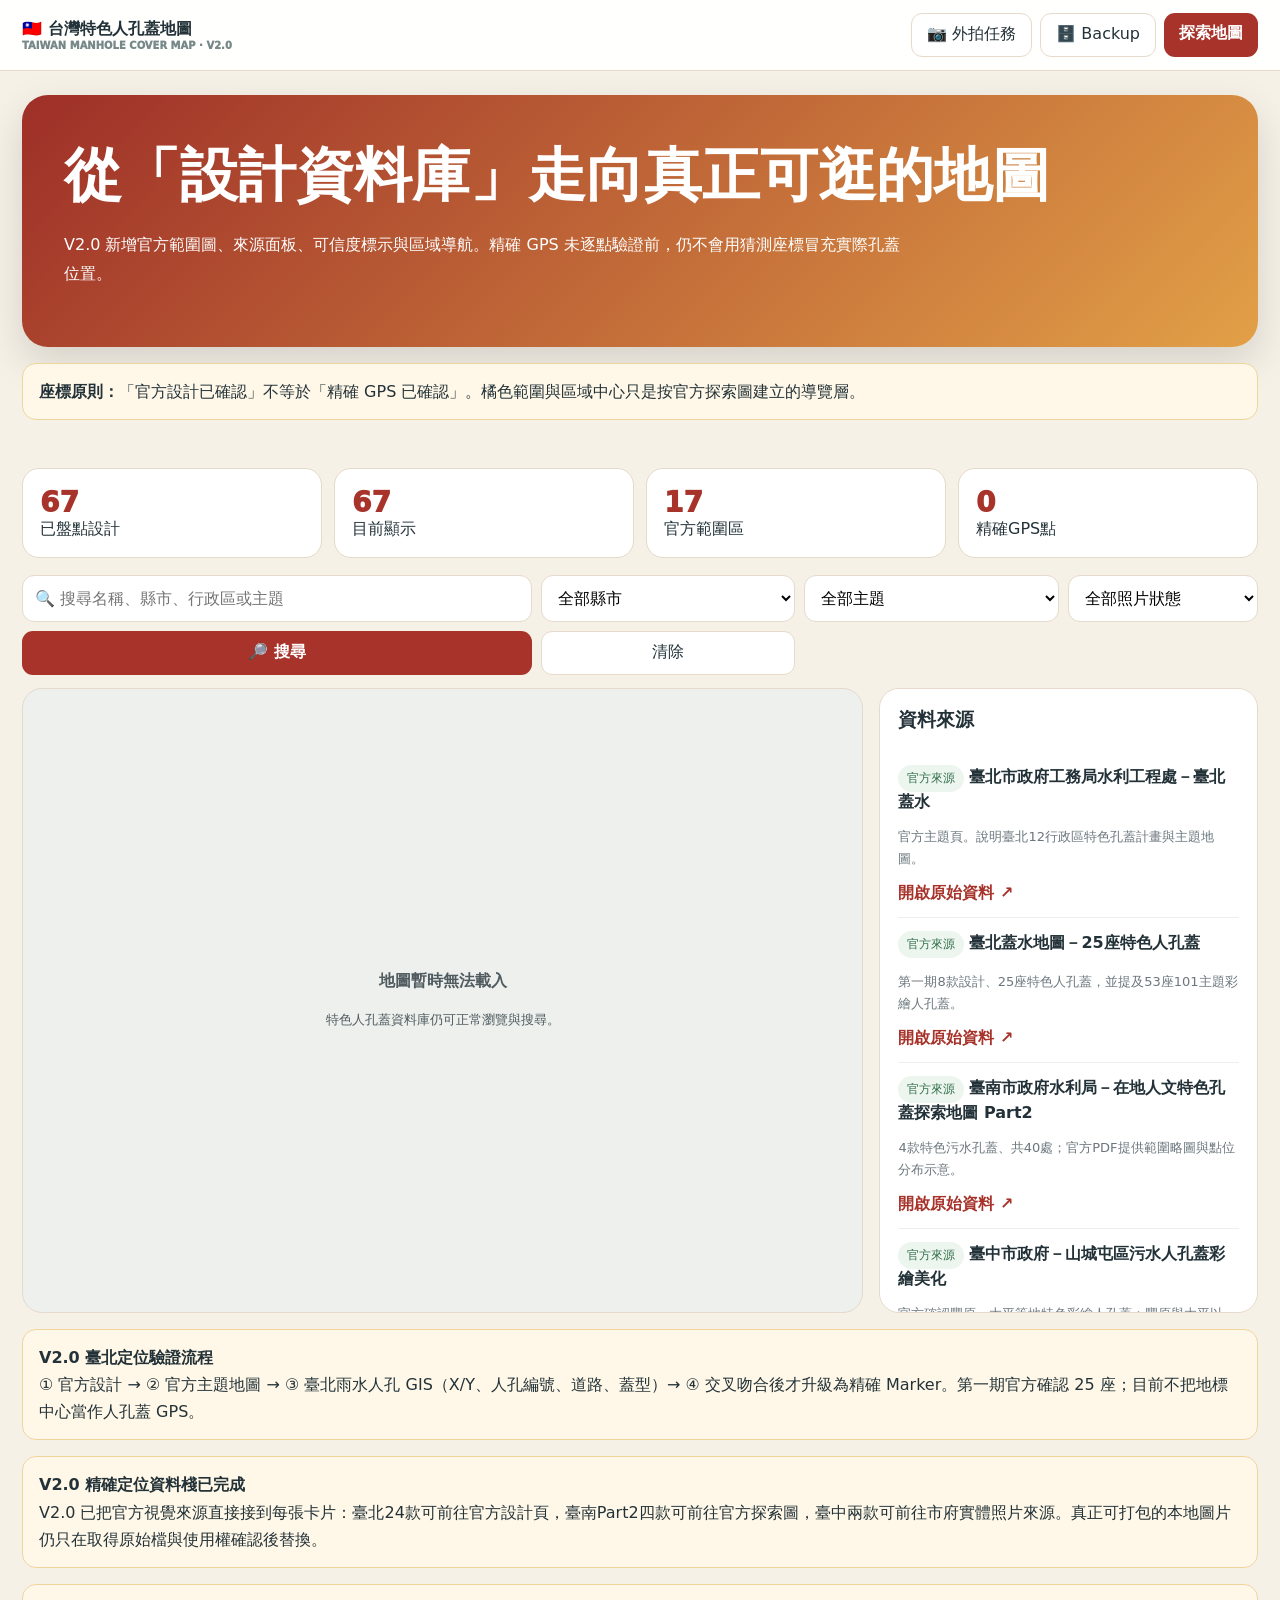
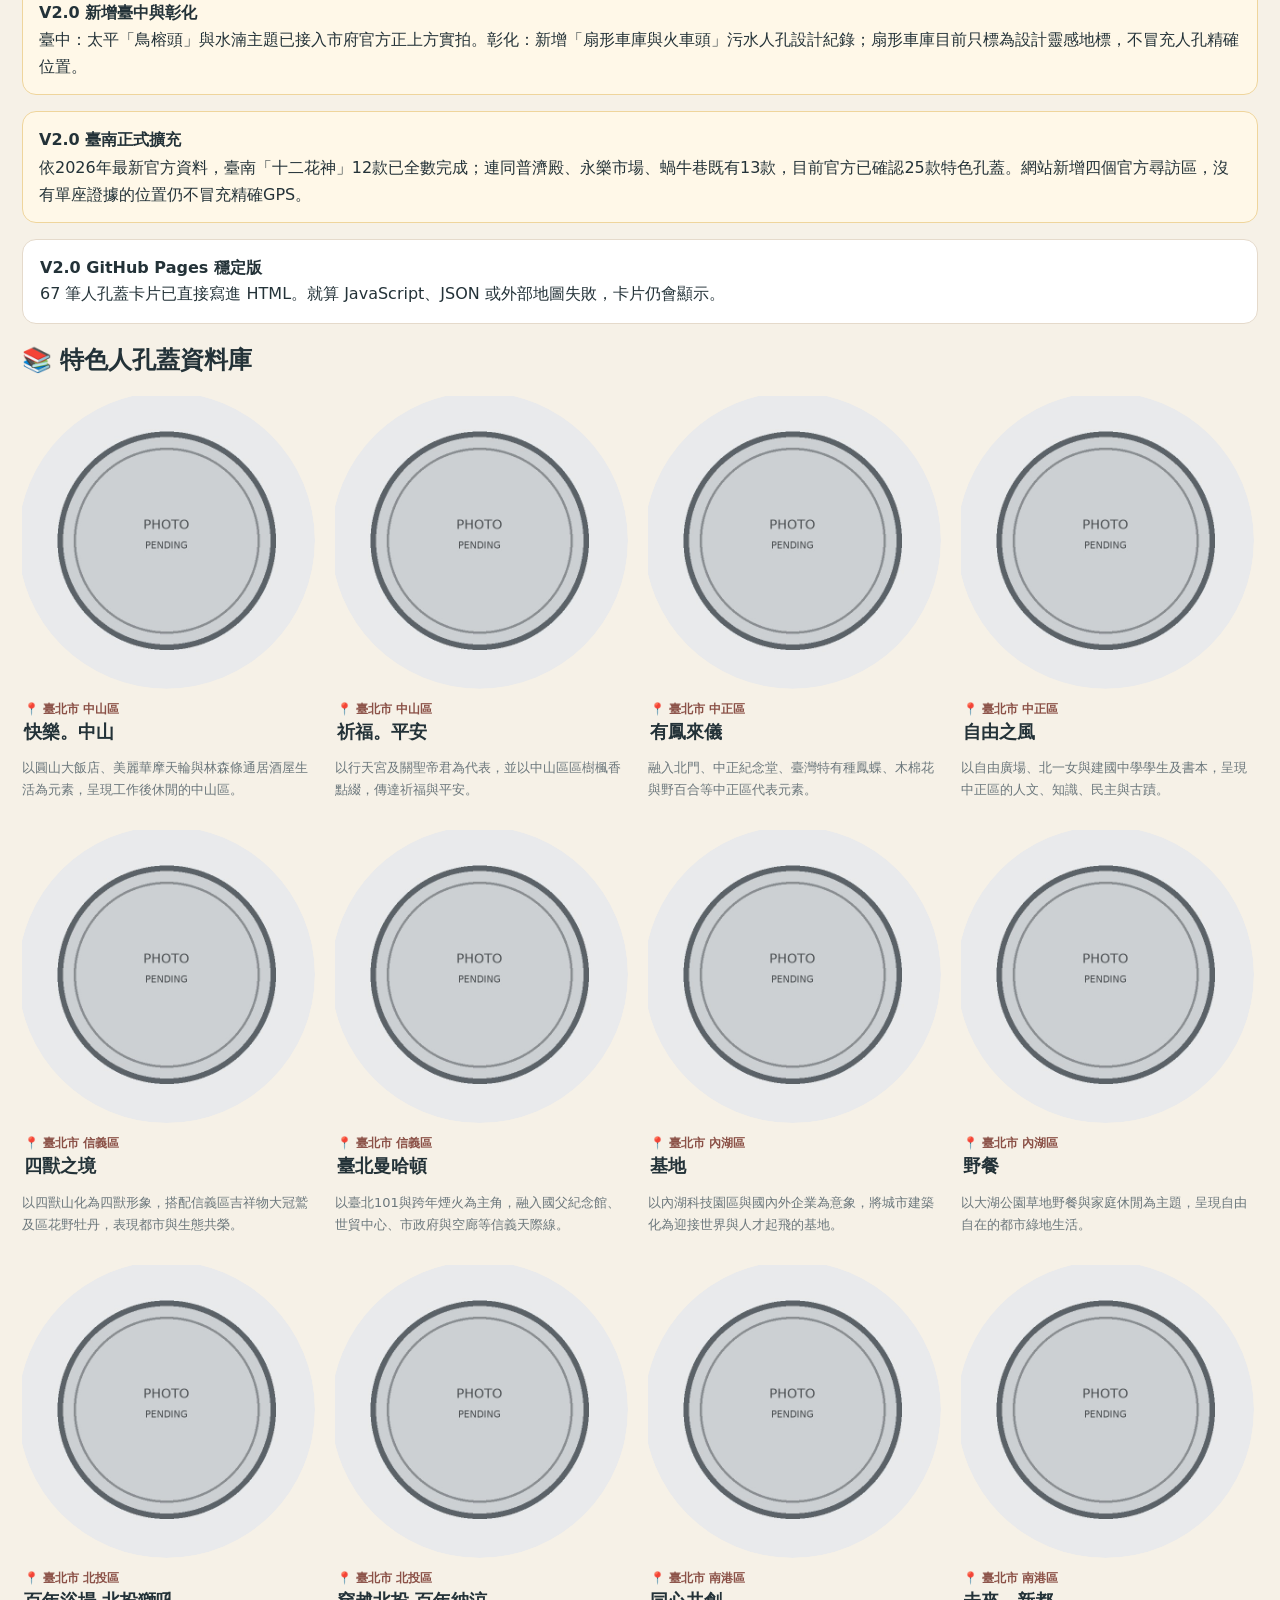
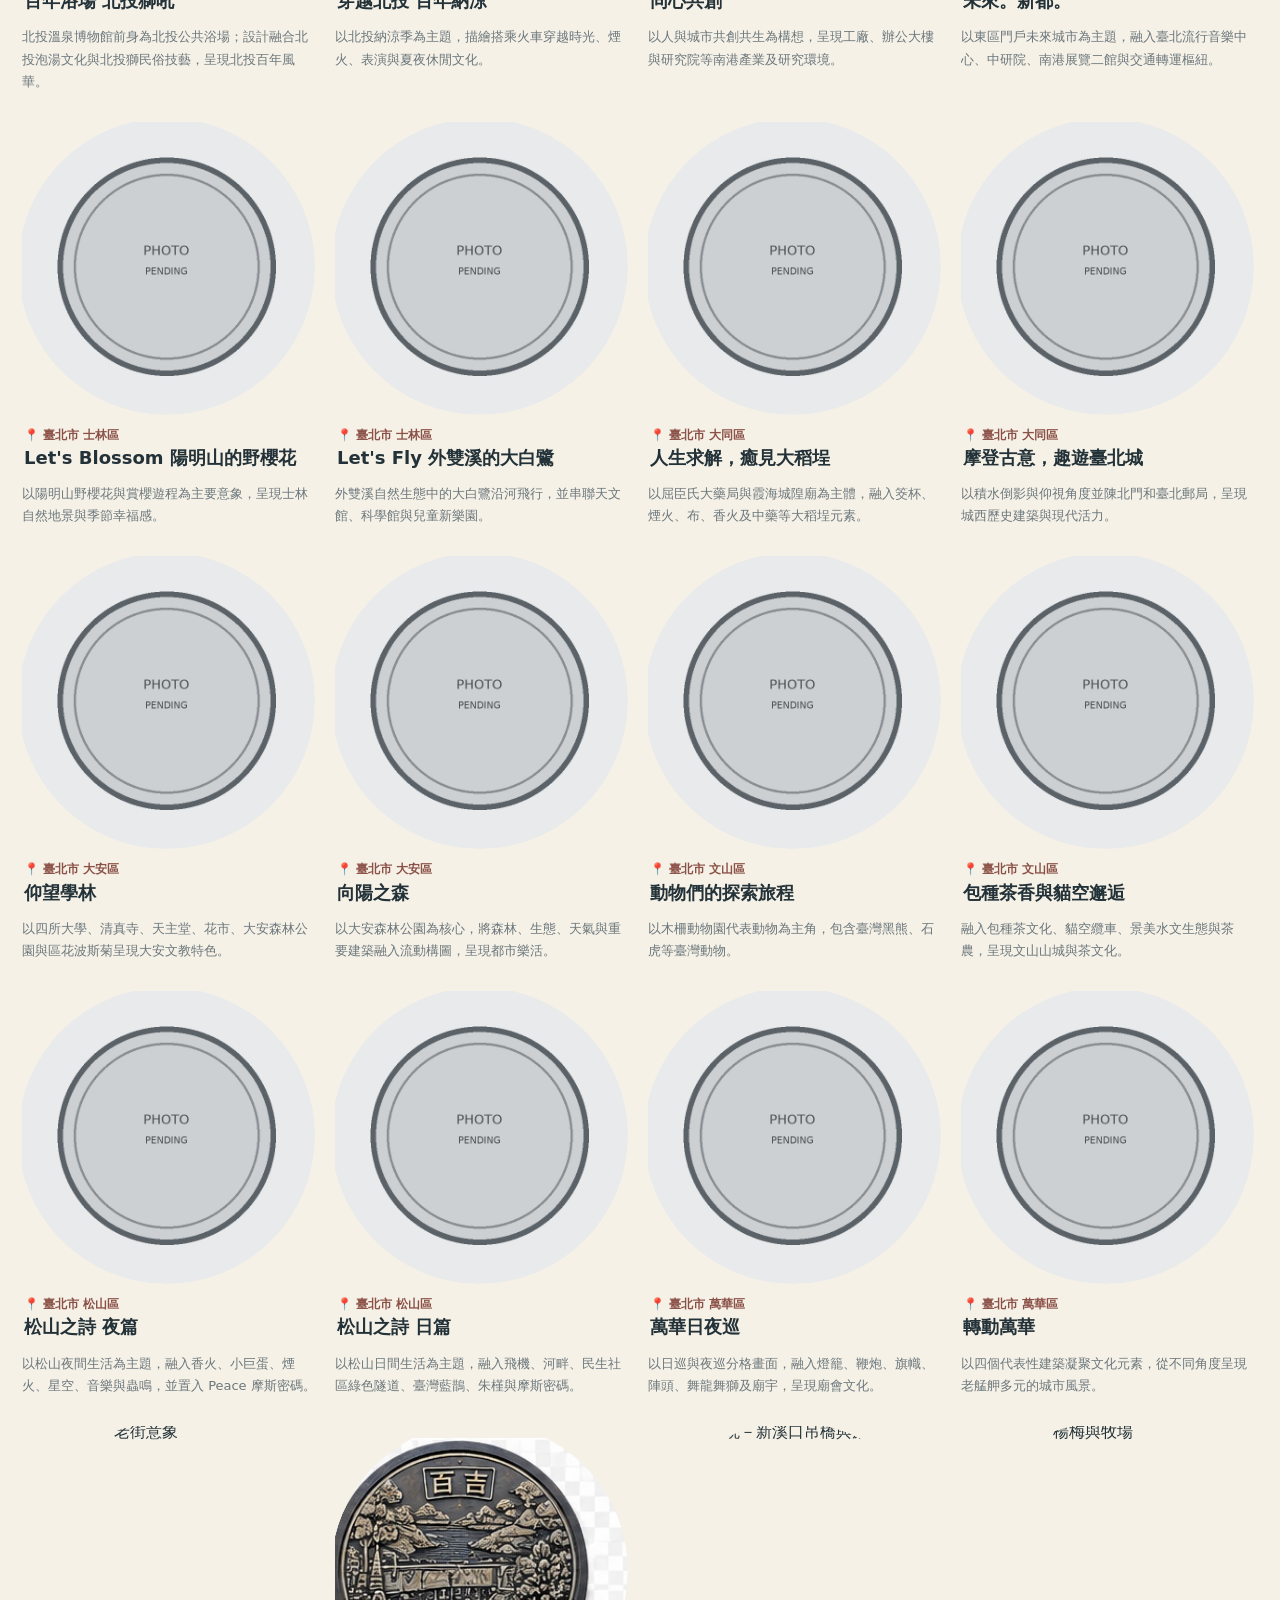
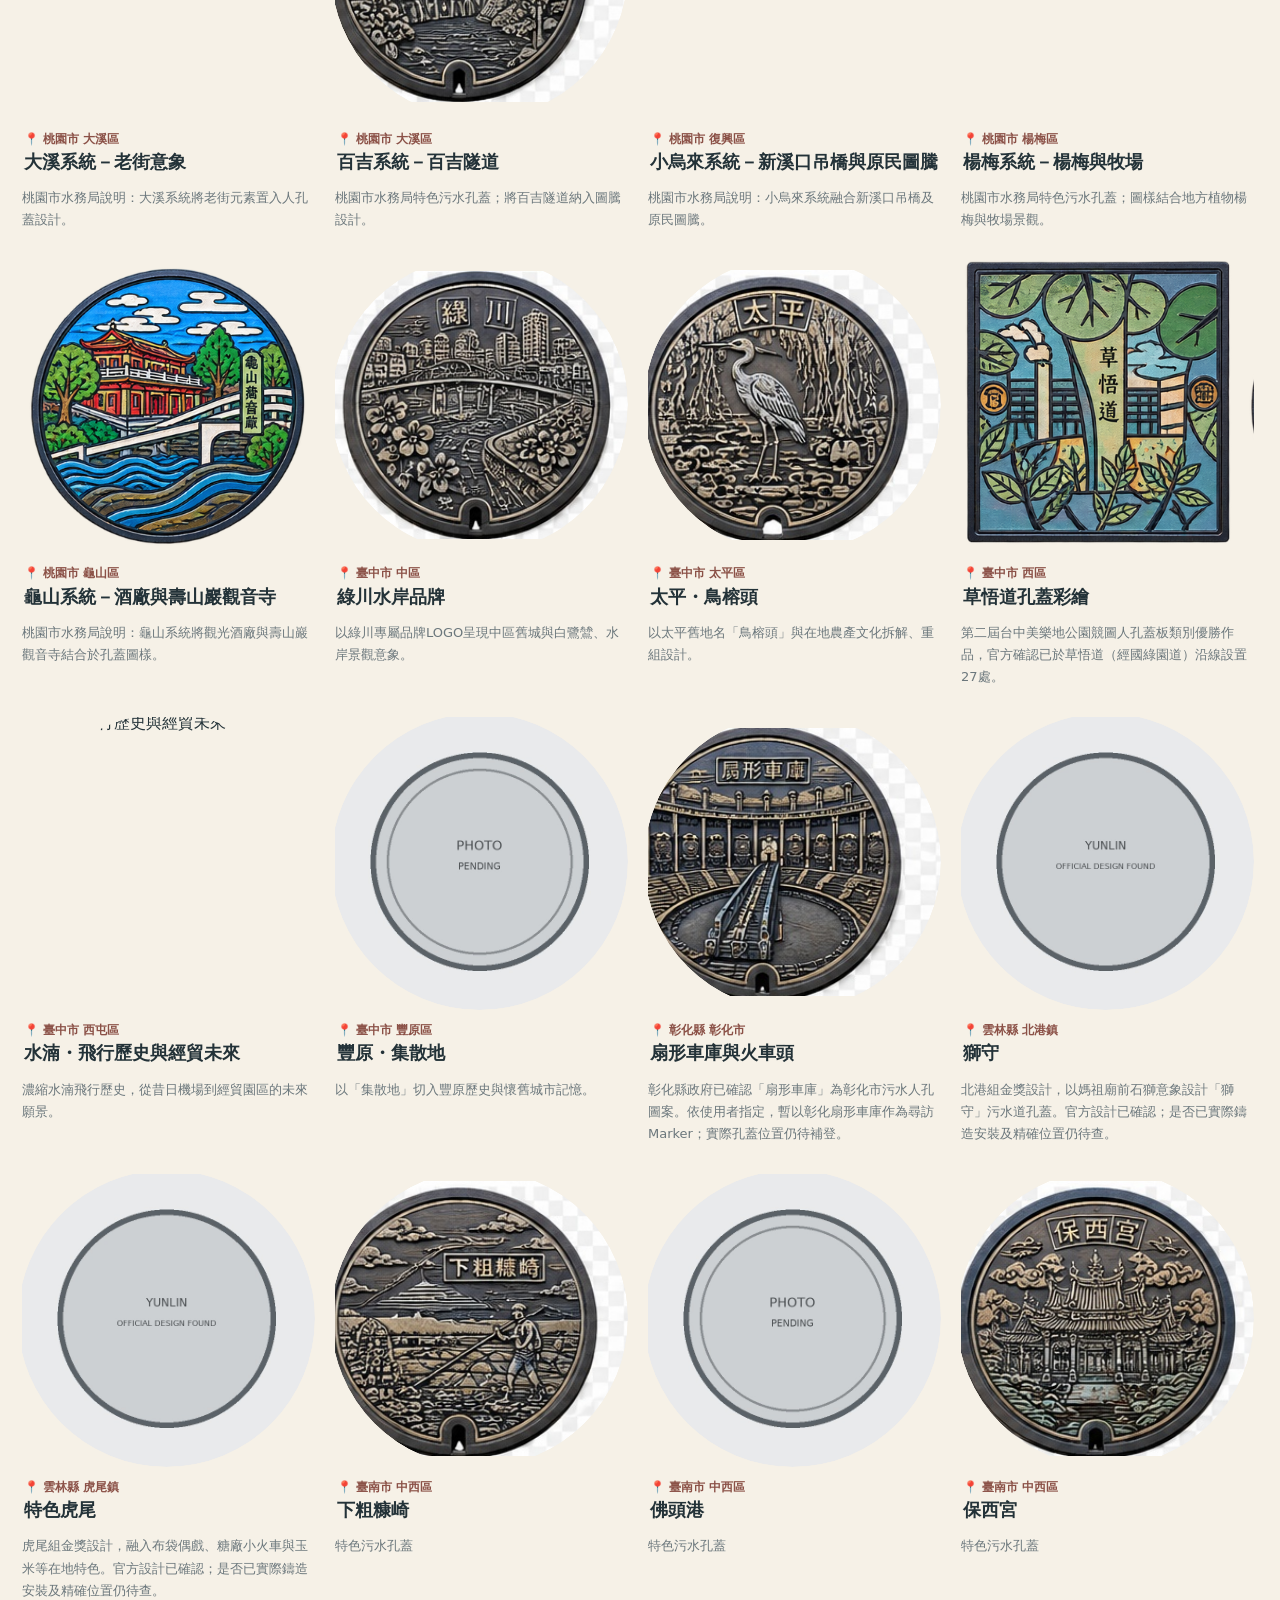
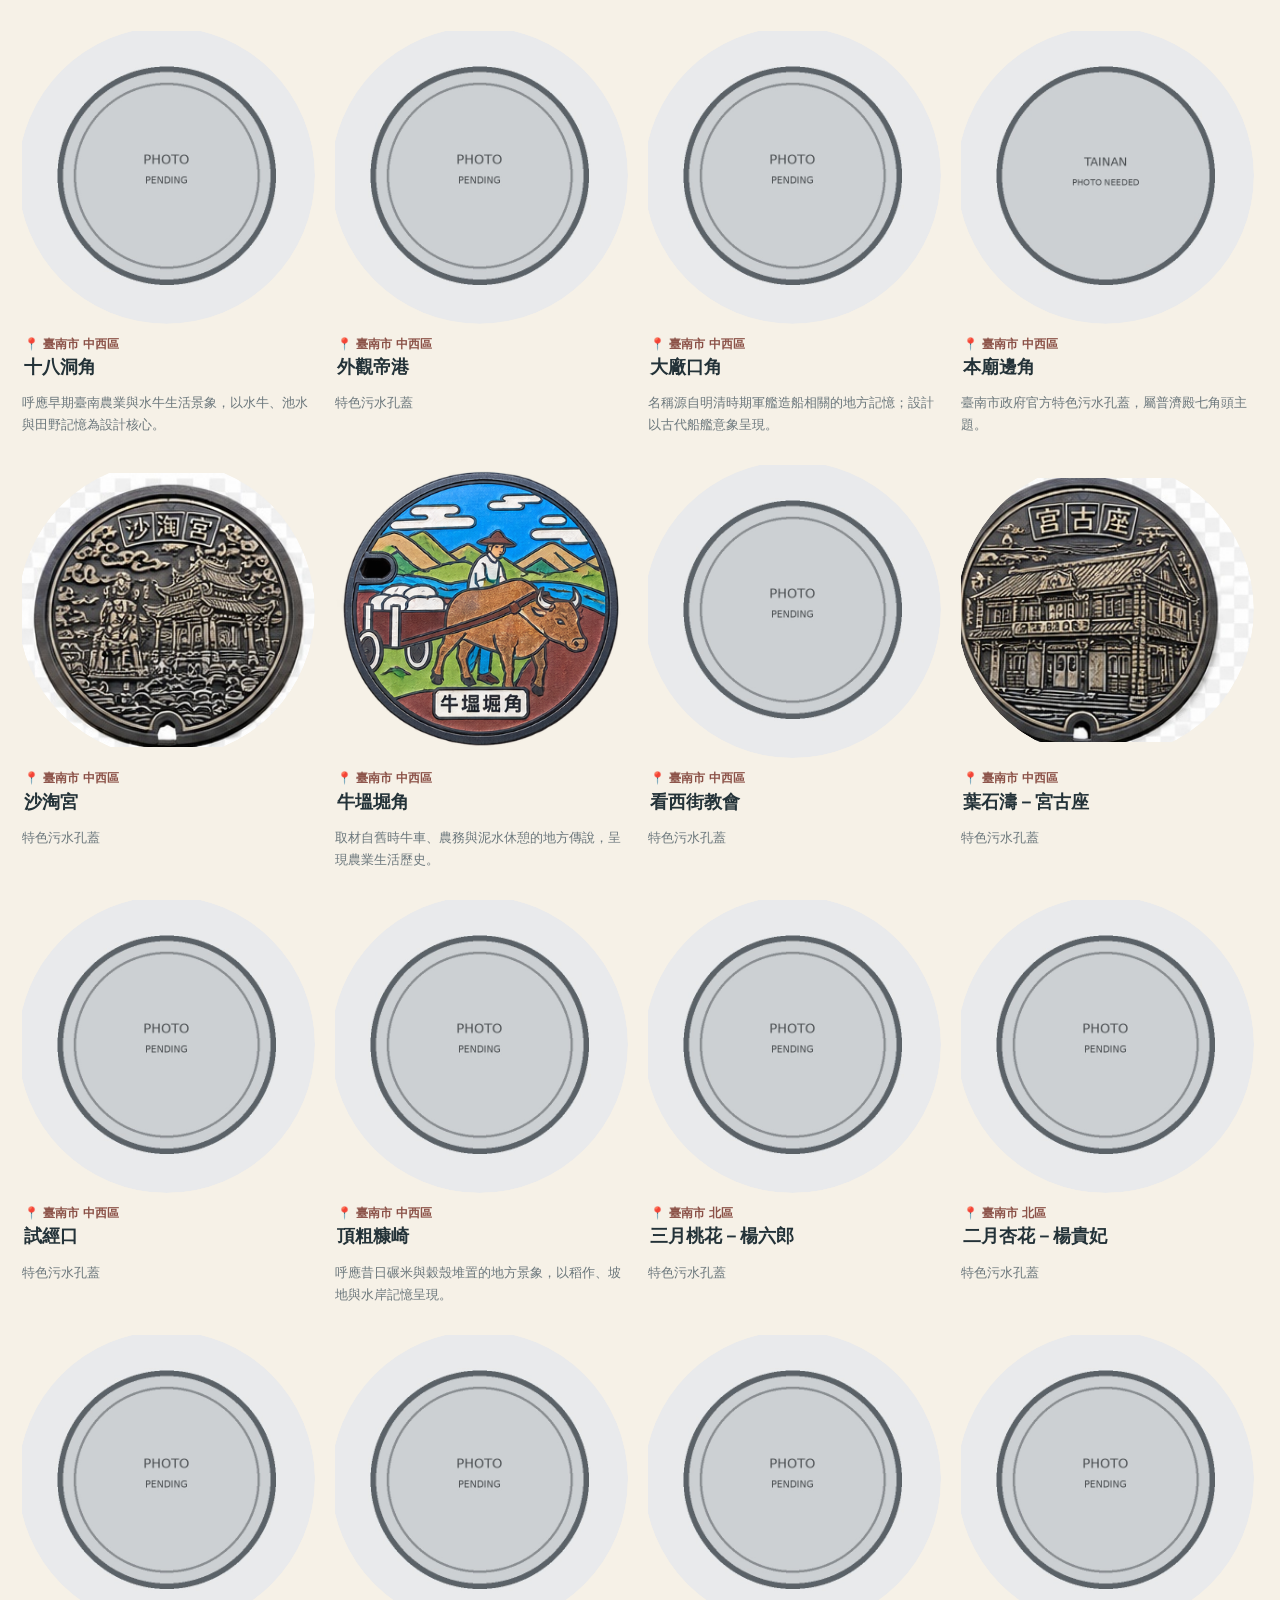
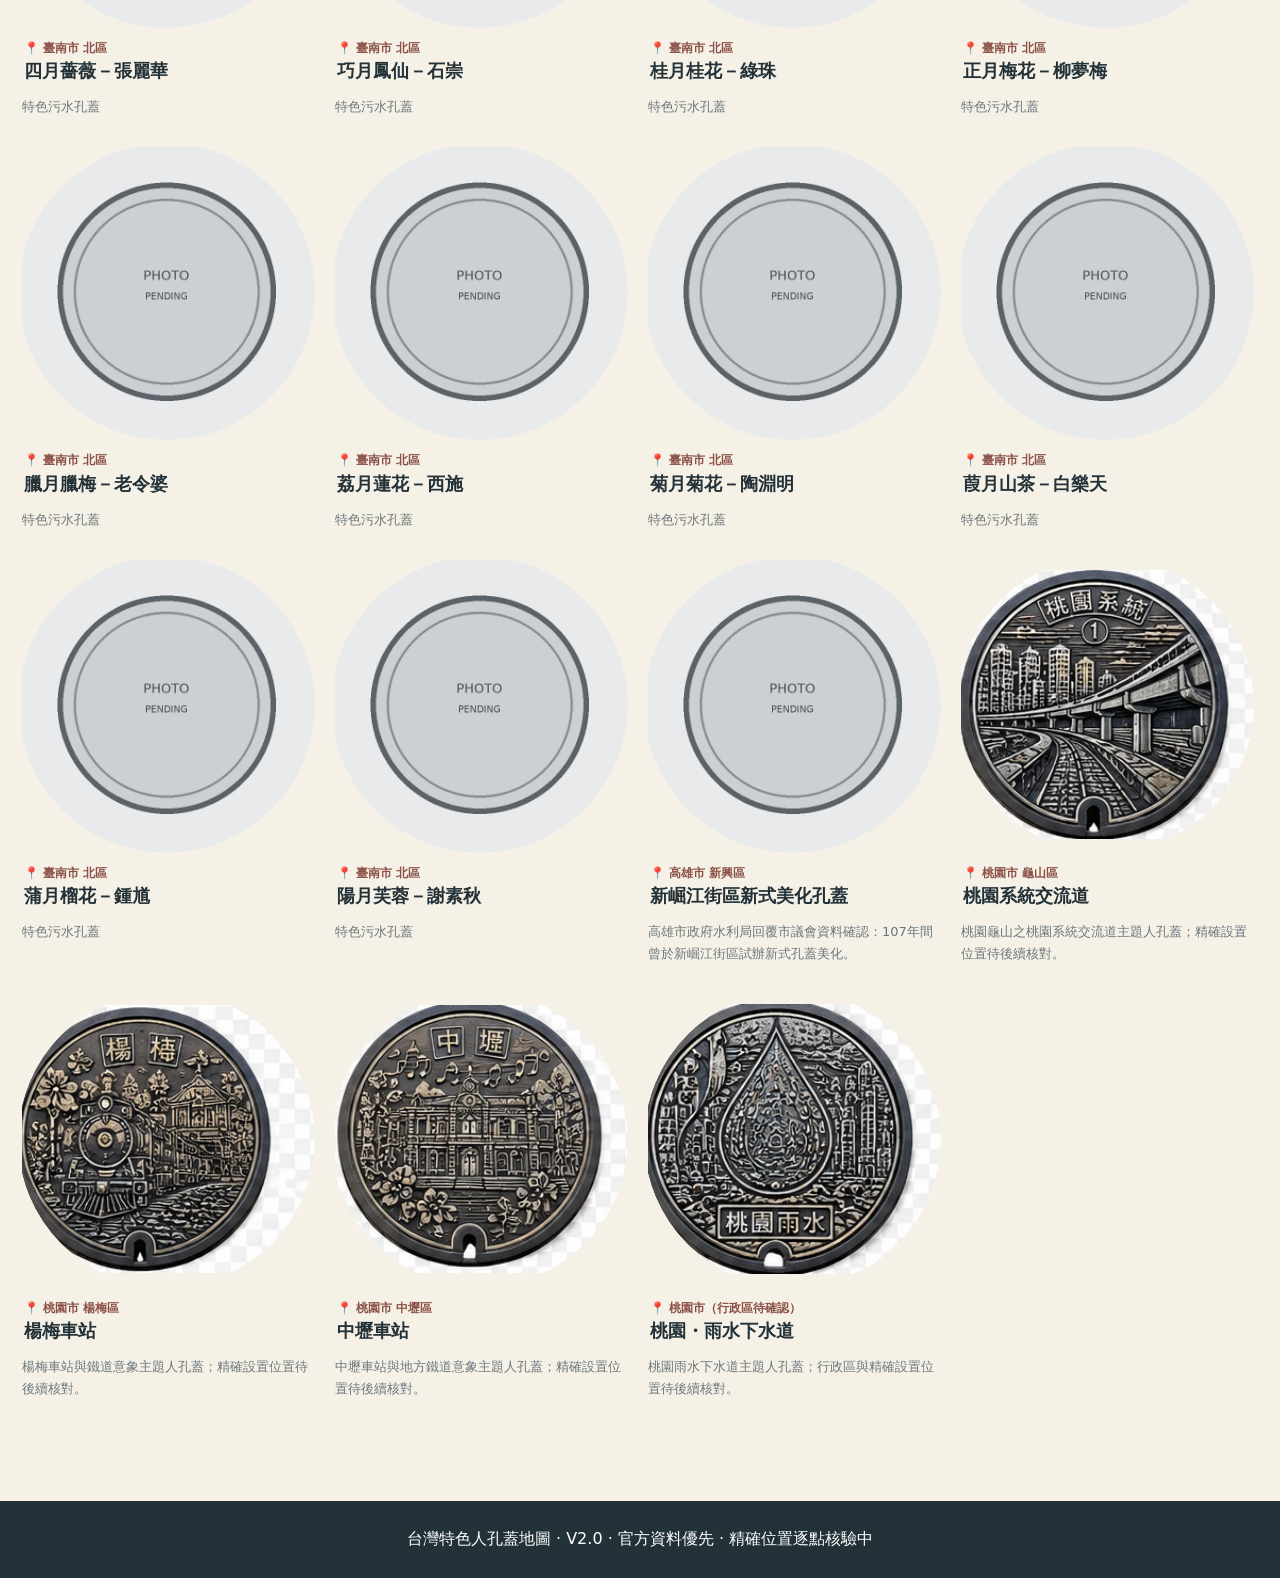
==== commit a2c20985: "Add files via upload" ====
--- a/index.html
+++ b/index.html
@@ -16,7 +16,7 @@
 <section class="notice"><strong>V2.0 臺北定位驗證流程</strong><br>① 官方設計 → ② 官方主題地圖 → ③ 臺北雨水人孔 GIS（X/Y、人孔編號、道路、蓋型）→ ④ 交叉吻合後才升級為精確 Marker。第一期官方確認 25 座；目前不把地標中心當作人孔蓋 GPS。</section><section class="notice"><strong>V2.0 精確定位資料棧已完成</strong><br>V2.0 已把官方視覺來源直接接到每張卡片：臺北24款可前往官方設計頁，臺南Part2四款可前往官方探索圖，臺中兩款可前往市府實體照片來源。真正可打包的本地圖片仍只在取得原始檔與使用權確認後替換。</section><section class="notice"><strong>V2.0 新增臺中與彰化</strong><br>
 臺中：太平「鳥榕頭」與水湳主題已接入市府官方正上方實拍。彰化：新增「扇形車庫與火車頭」污水人孔設計紀錄；扇形車庫目前只標為設計靈感地標，不冒充人孔精確位置。</section><section class="notice"><strong>V2.0 臺南正式擴充</strong><br>
 依2026年最新官方資料，臺南「十二花神」12款已全數完成；連同普濟殿、永樂市場、蝸牛巷既有13款，目前官方已確認25款特色孔蓋。網站新增四個官方尋訪區，沒有單座證據的位置仍不冒充精確GPS。</section><section class="auditNote"><strong>V2.0 GitHub Pages 穩定版</strong><br>
-63 筆人孔蓋卡片已直接寫進 HTML。就算 JavaScript、JSON 或外部地圖失敗，卡片仍會顯示。</section>
+67 筆人孔蓋卡片已直接寫進 HTML。就算 JavaScript、JSON 或外部地圖失敗，卡片仍會顯示。</section>
 <h2 id="resultsHeading">📚 特色人孔蓋資料庫</h2>
 <div id="staticCards" class="cards staticCards" hidden>
 <article class="photoCard staticFallbackCard" data-static-id="TP-006">
@@ -296,7 +296,8 @@
 </article>
 <article class="photoCard staticFallbackCard" data-static-id="TY-BJ-001">
   <div class="coverWrap coverOnly roundCover">
-    <div class="coverPlaceholder">PHOTO PENDING</div>
+    <img src="assets/images/covers/cover-08.jpg" alt="百吉系統－百吉隧道" loading="lazy"
+      onerror="this.onerror=null;this.src='assets/images/covers/TY-BJ-001.jpg'">
   </div>
   <div class="coverCaption">
     <div class="coverCaptionArea">📍 桃園市 大溪區</div>
@@ -306,7 +307,8 @@
 </article>
 <article class="photoCard staticFallbackCard" data-static-id="TY-XWL-001">
   <div class="coverWrap coverOnly roundCover">
-    <div class="coverPlaceholder">PHOTO PENDING</div>
+    <img src="assets/images/covers/TY-XWL-001.jpg" alt="小烏來系統－新溪口吊橋與原民圖騰" loading="lazy"
+      onerror="this.onerror=null;this.src='assets/images/covers/TY-XWL-001.jpg'">
   </div>
   <div class="coverCaption">
     <div class="coverCaptionArea">📍 桃園市 復興區</div>
@@ -316,7 +318,8 @@
 </article>
 <article class="photoCard staticFallbackCard" data-static-id="TY-YM-001">
   <div class="coverWrap coverOnly roundCover">
-    <div class="coverPlaceholder">PHOTO PENDING</div>
+    <img src="assets/images/covers/TY-YM-001.jpg" alt="楊梅系統－楊梅與牧場" loading="lazy"
+      onerror="this.onerror=null;this.src='assets/images/covers/TY-YM-001.jpg'">
   </div>
   <div class="coverCaption">
     <div class="coverCaptionArea">📍 桃園市 楊梅區</div>
@@ -337,7 +340,7 @@
 </article>
 <article class="photoCard staticFallbackCard" data-static-id="TC-003">
   <div class="coverWrap coverOnly roundCover">
-    <img src="assets/images/covers/TC-003-user.png" alt="綠川水岸品牌" loading="lazy"
+    <img src="assets/images/covers/cover-05.jpg" alt="綠川水岸品牌" loading="lazy"
       onerror="this.onerror=null;this.src='assets/images/covers/TC-003.jpg'">
   </div>
   <div class="coverCaption">
@@ -348,7 +351,7 @@
 </article>
 <article class="photoCard staticFallbackCard" data-static-id="TC-002">
   <div class="coverWrap coverOnly roundCover">
-    <img src="https://www.taichung.gov.tw/media/375213/%E5%A4%AA%E5%B9%B3.jpg?height=900" alt="太平・鳥榕頭" loading="lazy"
+    <img src="assets/images/covers/cover-04.jpg" alt="太平・鳥榕頭" loading="lazy"
       onerror="this.onerror=null;this.src='assets/images/covers/TC-002.jpg'">
   </div>
   <div class="coverCaption">
@@ -392,7 +395,7 @@
 </article>
 <article class="photoCard staticFallbackCard" data-static-id="CH-001">
   <div class="coverWrap coverOnly roundCover">
-    <img src="assets/images/covers/CH-001-user.png" alt="扇形車庫與火車頭" loading="lazy"
+    <img src="assets/images/covers/cover-11.jpg" alt="扇形車庫與火車頭" loading="lazy"
       onerror="this.onerror=null;this.src='assets/images/covers/CH-001.jpg'">
   </div>
   <div class="coverCaption">
@@ -425,7 +428,7 @@
 </article>
 <article class="photoCard staticFallbackCard" data-static-id="TN-003">
   <div class="coverWrap coverOnly roundCover">
-    <img src="assets/images/covers/TN-003-user.png" alt="下粗糠崎" loading="lazy"
+    <img src="assets/images/covers/cover-03.jpg" alt="下粗糠崎" loading="lazy"
       onerror="this.onerror=null;this.src='assets/images/covers/TN-003.jpg'">
   </div>
   <div class="coverCaption">
@@ -447,7 +450,7 @@
 </article>
 <article class="photoCard staticFallbackCard" data-static-id="TN-007">
   <div class="coverWrap coverOnly roundCover">
-    <img src="assets/images/covers/TN-007-user.png" alt="保西宮" loading="lazy"
+    <img src="assets/images/covers/cover-02.jpg" alt="保西宮" loading="lazy"
       onerror="this.onerror=null;this.src='assets/images/covers/TN-007.jpg'">
   </div>
   <div class="coverCaption">
@@ -502,7 +505,7 @@
 </article>
 <article class="photoCard staticFallbackCard" data-static-id="TN-008">
   <div class="coverWrap coverOnly roundCover">
-    <img src="assets/images/covers/TN-008-user.png" alt="沙淘宮" loading="lazy"
+    <img src="assets/images/covers/cover-01.jpg" alt="沙淘宮" loading="lazy"
       onerror="this.onerror=null;this.src='assets/images/covers/TN-008.jpg'">
   </div>
   <div class="coverCaption">
@@ -535,7 +538,7 @@
 </article>
 <article class="photoCard staticFallbackCard" data-static-id="TN-009">
   <div class="coverWrap coverOnly roundCover">
-    <img src="https://d1b8dyiuti31bx.cloudfront.net/NewsPhotos/20230725/15_070109276348.jpg" alt="葉石濤－宮古座" loading="lazy"
+    <img src="assets/images/covers/cover-12.jpg" alt="葉石濤－宮古座" loading="lazy"
       onerror="this.onerror=null;this.src='assets/images/covers/TN-009.jpg'">
   </div>
   <div class="coverCaption">
@@ -708,6 +711,50 @@
     <div class="coverCaptionTitle">新崛江街區新式美化孔蓋</div>
   </div>
   <p class="muted">高雄市政府水利局回覆市議會資料確認：107年間曾於新崛江街區試辦新式孔蓋美化。</p>
+</article>
+<article class="photoCard staticFallbackCard" data-static-id="TY-GS-002">
+  <div class="coverWrap coverOnly roundCover">
+    <img src="assets/images/covers/cover-06.jpg" alt="桃園系統交流道" loading="lazy"
+      onerror="this.onerror=null;this.src='assets/images/covers/TY-GS-002.jpg'">
+  </div>
+  <div class="coverCaption">
+    <div class="coverCaptionArea">📍 桃園市 龜山區</div>
+    <div class="coverCaptionTitle">桃園系統交流道</div>
+  </div>
+  <p class="muted">桃園龜山之桃園系統交流道主題人孔蓋；精確設置位置待後續核對。</p>
+</article>
+<article class="photoCard staticFallbackCard" data-static-id="TY-YM-002">
+  <div class="coverWrap coverOnly roundCover">
+    <img src="assets/images/covers/cover-07.jpg" alt="楊梅車站" loading="lazy"
+      onerror="this.onerror=null;this.src='assets/images/covers/TY-YM-002.jpg'">
+  </div>
+  <div class="coverCaption">
+    <div class="coverCaptionArea">📍 桃園市 楊梅區</div>
+    <div class="coverCaptionTitle">楊梅車站</div>
+  </div>
+  <p class="muted">楊梅車站與鐵道意象主題人孔蓋；精確設置位置待後續核對。</p>
+</article>
+<article class="photoCard staticFallbackCard" data-static-id="TY-ZL-001">
+  <div class="coverWrap coverOnly roundCover">
+    <img src="assets/images/covers/cover-09.jpg" alt="中壢車站" loading="lazy"
+      onerror="this.onerror=null;this.src='assets/images/covers/TY-ZL-001.jpg'">
+  </div>
+  <div class="coverCaption">
+    <div class="coverCaptionArea">📍 桃園市 中壢區</div>
+    <div class="coverCaptionTitle">中壢車站</div>
+  </div>
+  <p class="muted">中壢車站與地方鐵道意象主題人孔蓋；精確設置位置待後續核對。</p>
+</article>
+<article class="photoCard staticFallbackCard" data-static-id="TY-RW-001">
+  <div class="coverWrap coverOnly roundCover">
+    <img src="assets/images/covers/cover-10.jpg" alt="桃園・雨水下水道" loading="lazy"
+      onerror="this.onerror=null;this.src='assets/images/covers/TY-RW-001.jpg'">
+  </div>
+  <div class="coverCaption">
+    <div class="coverCaptionArea">📍 桃園市（行政區待確認）</div>
+    <div class="coverCaptionTitle">桃園・雨水下水道</div>
+  </div>
+  <p class="muted">桃園雨水下水道主題人孔蓋；行政區與精確設置位置待後續核對。</p>
 </article>
 </div><div id="cards" class="cards dynamicCards"></div>
 </main>
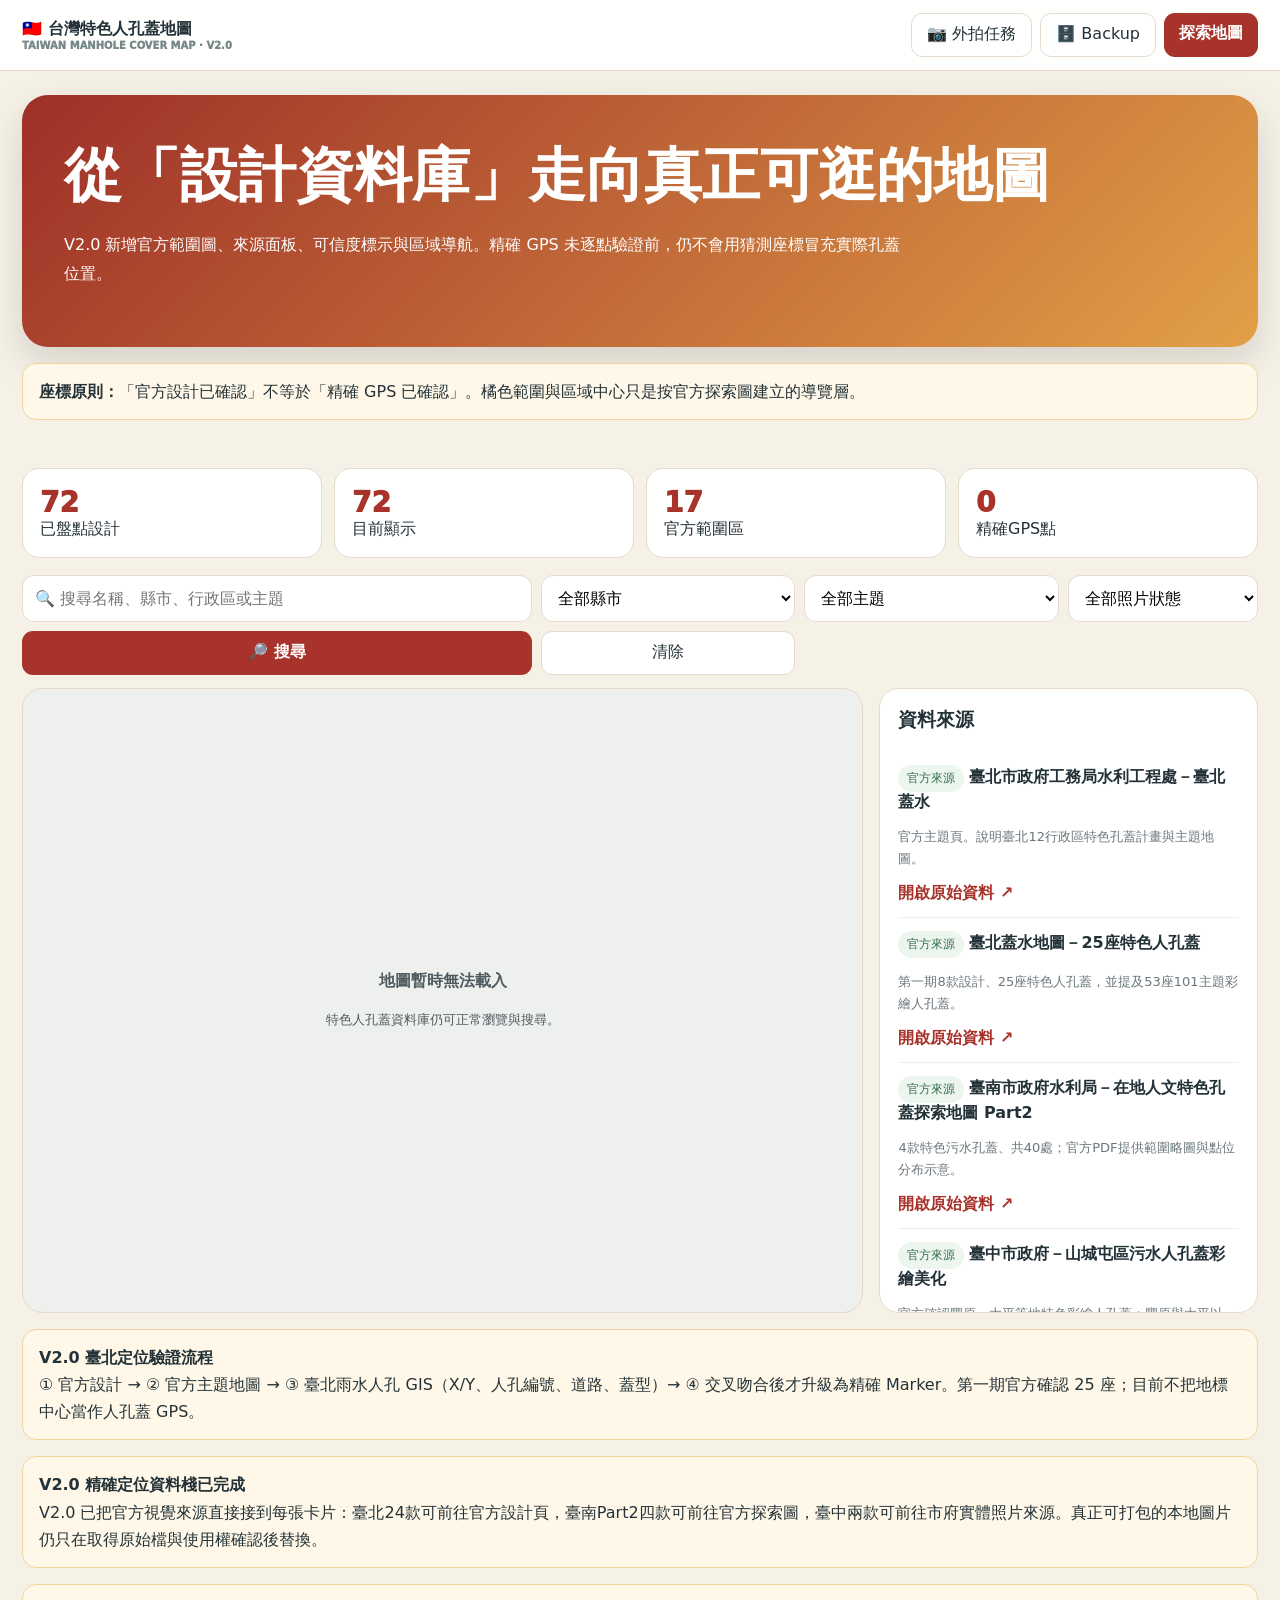
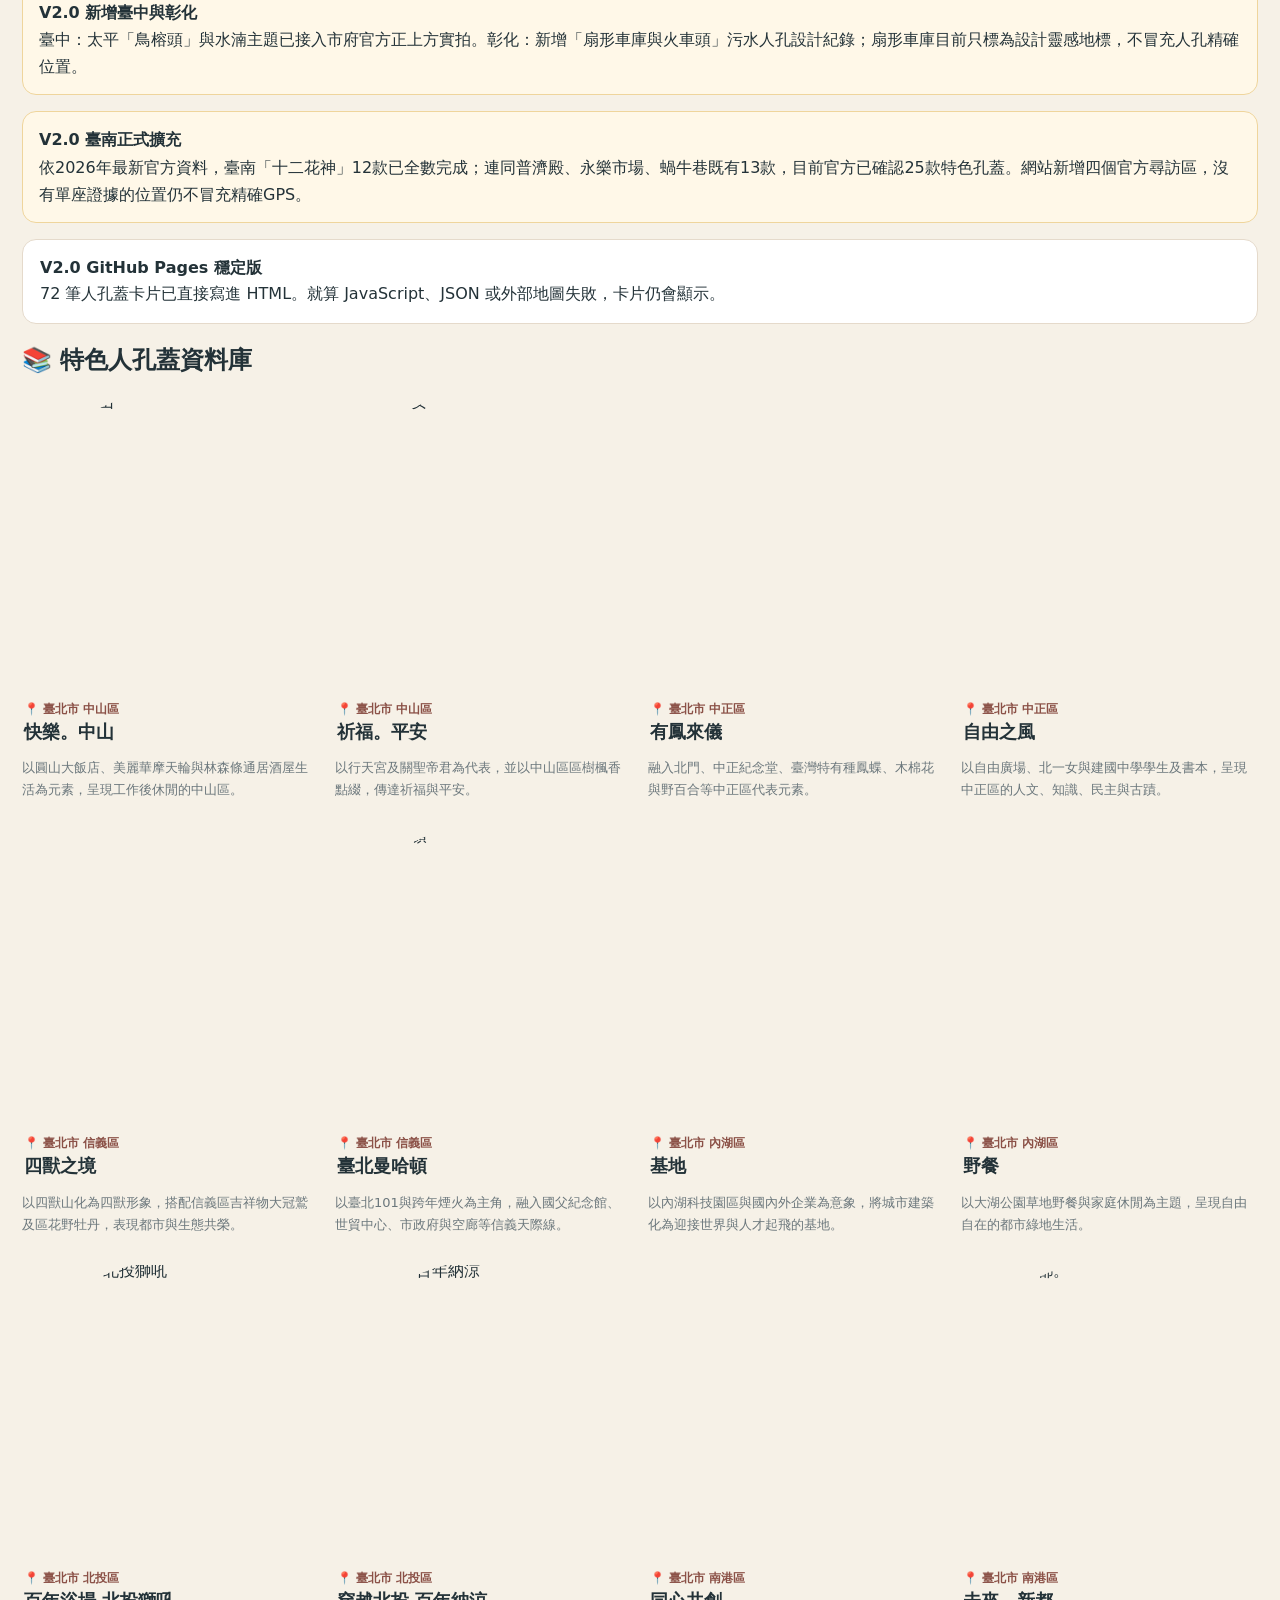
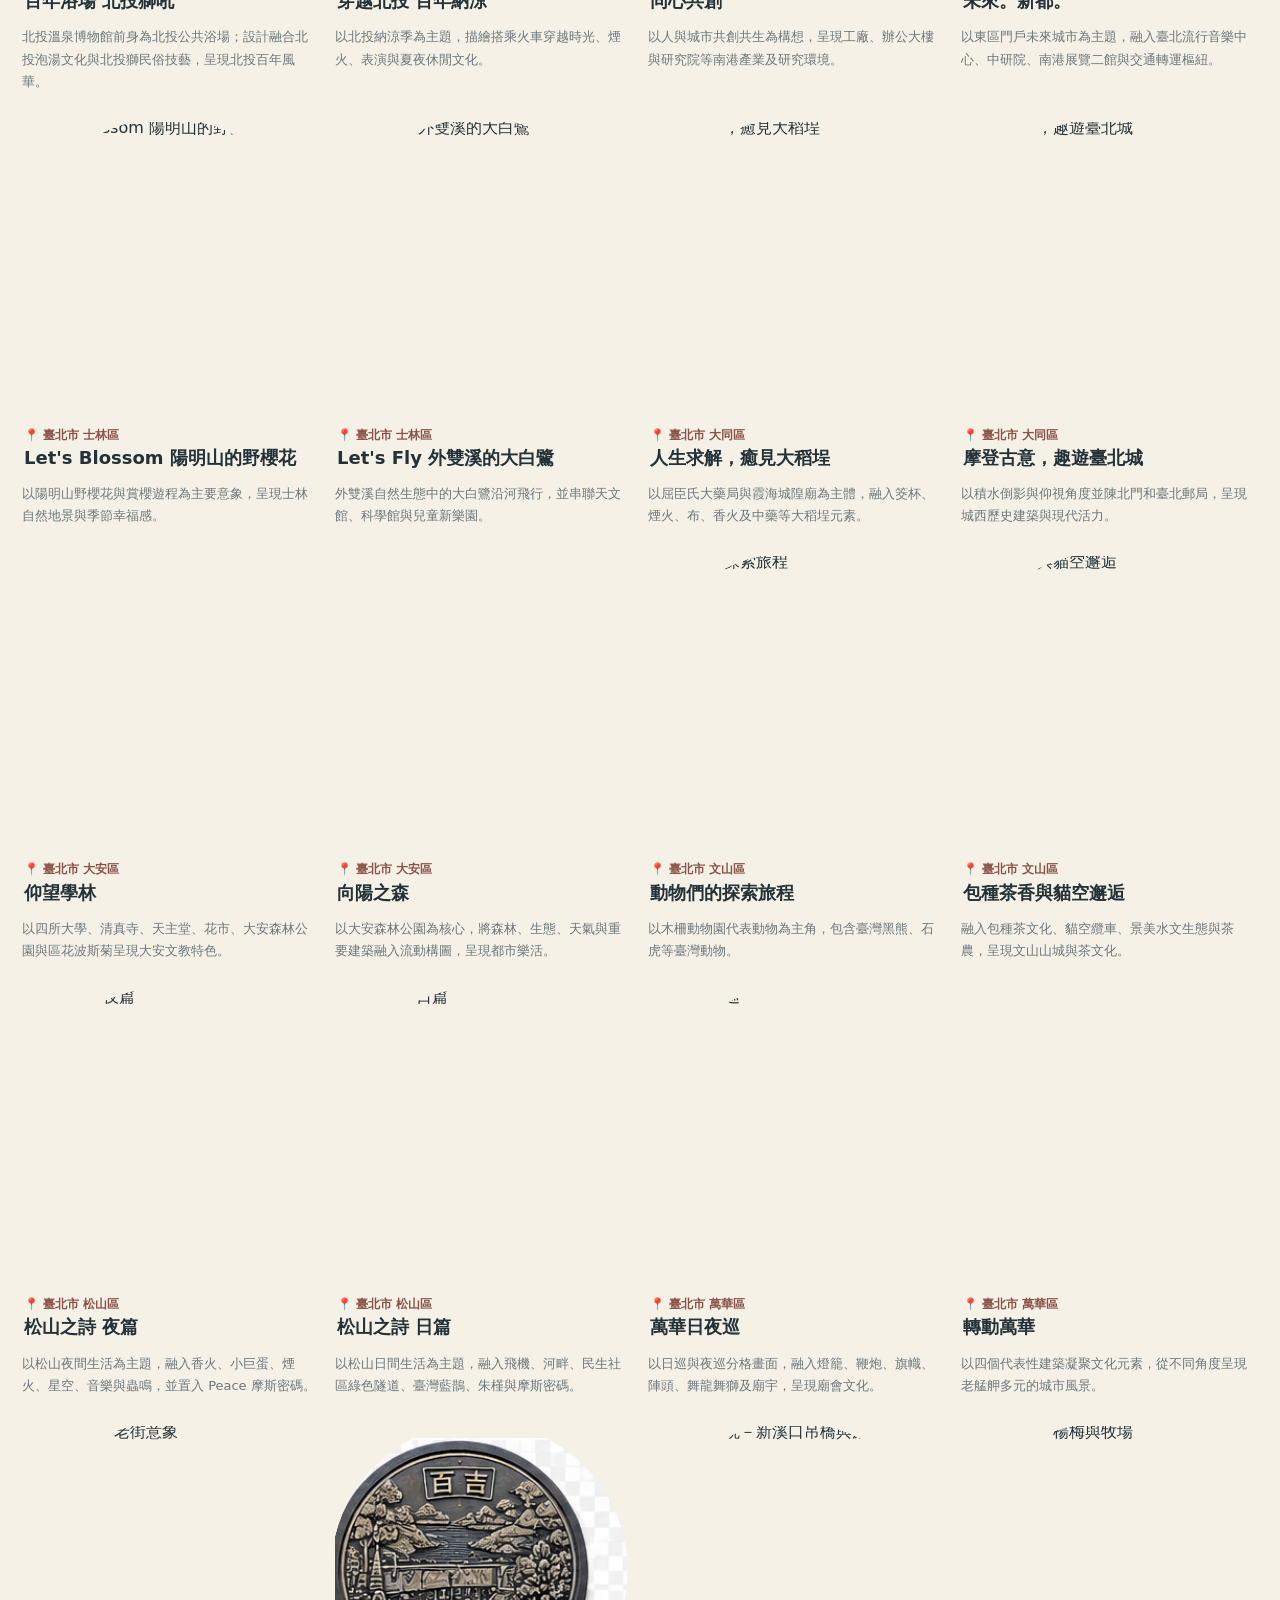
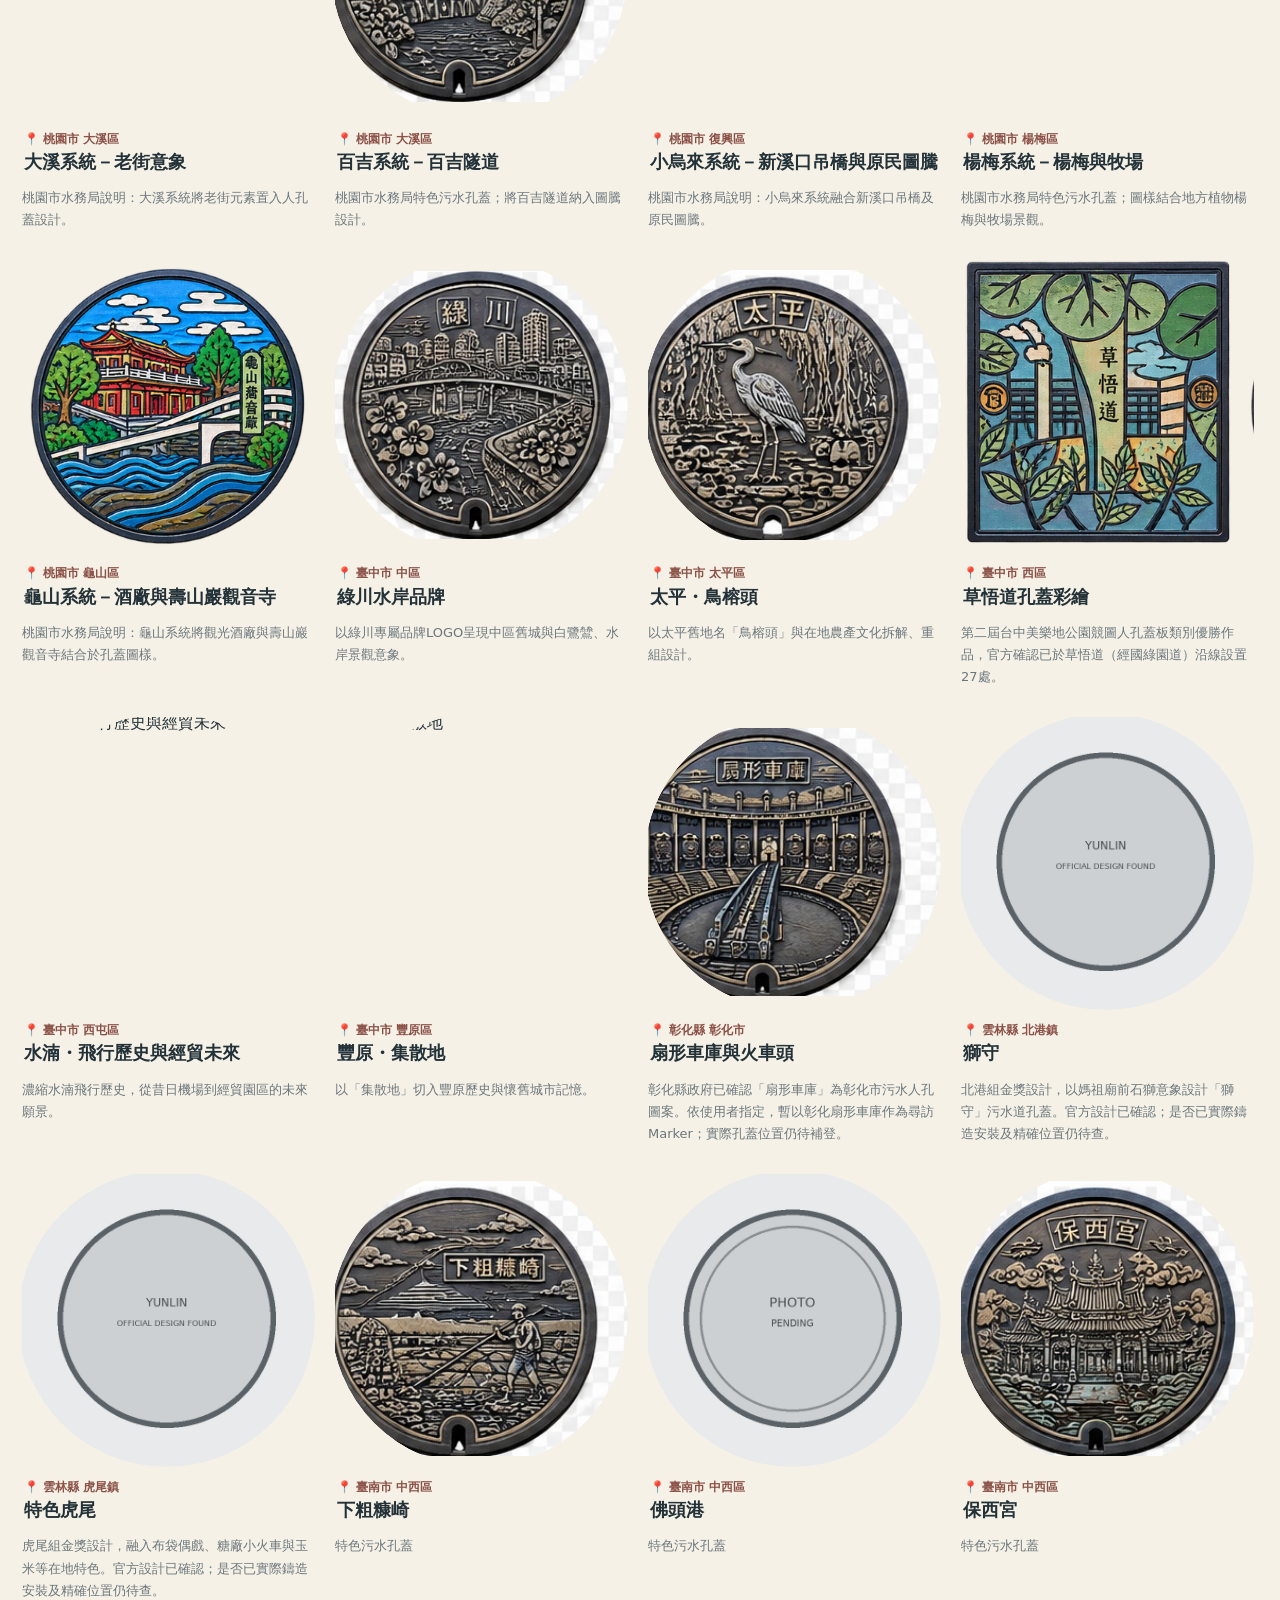
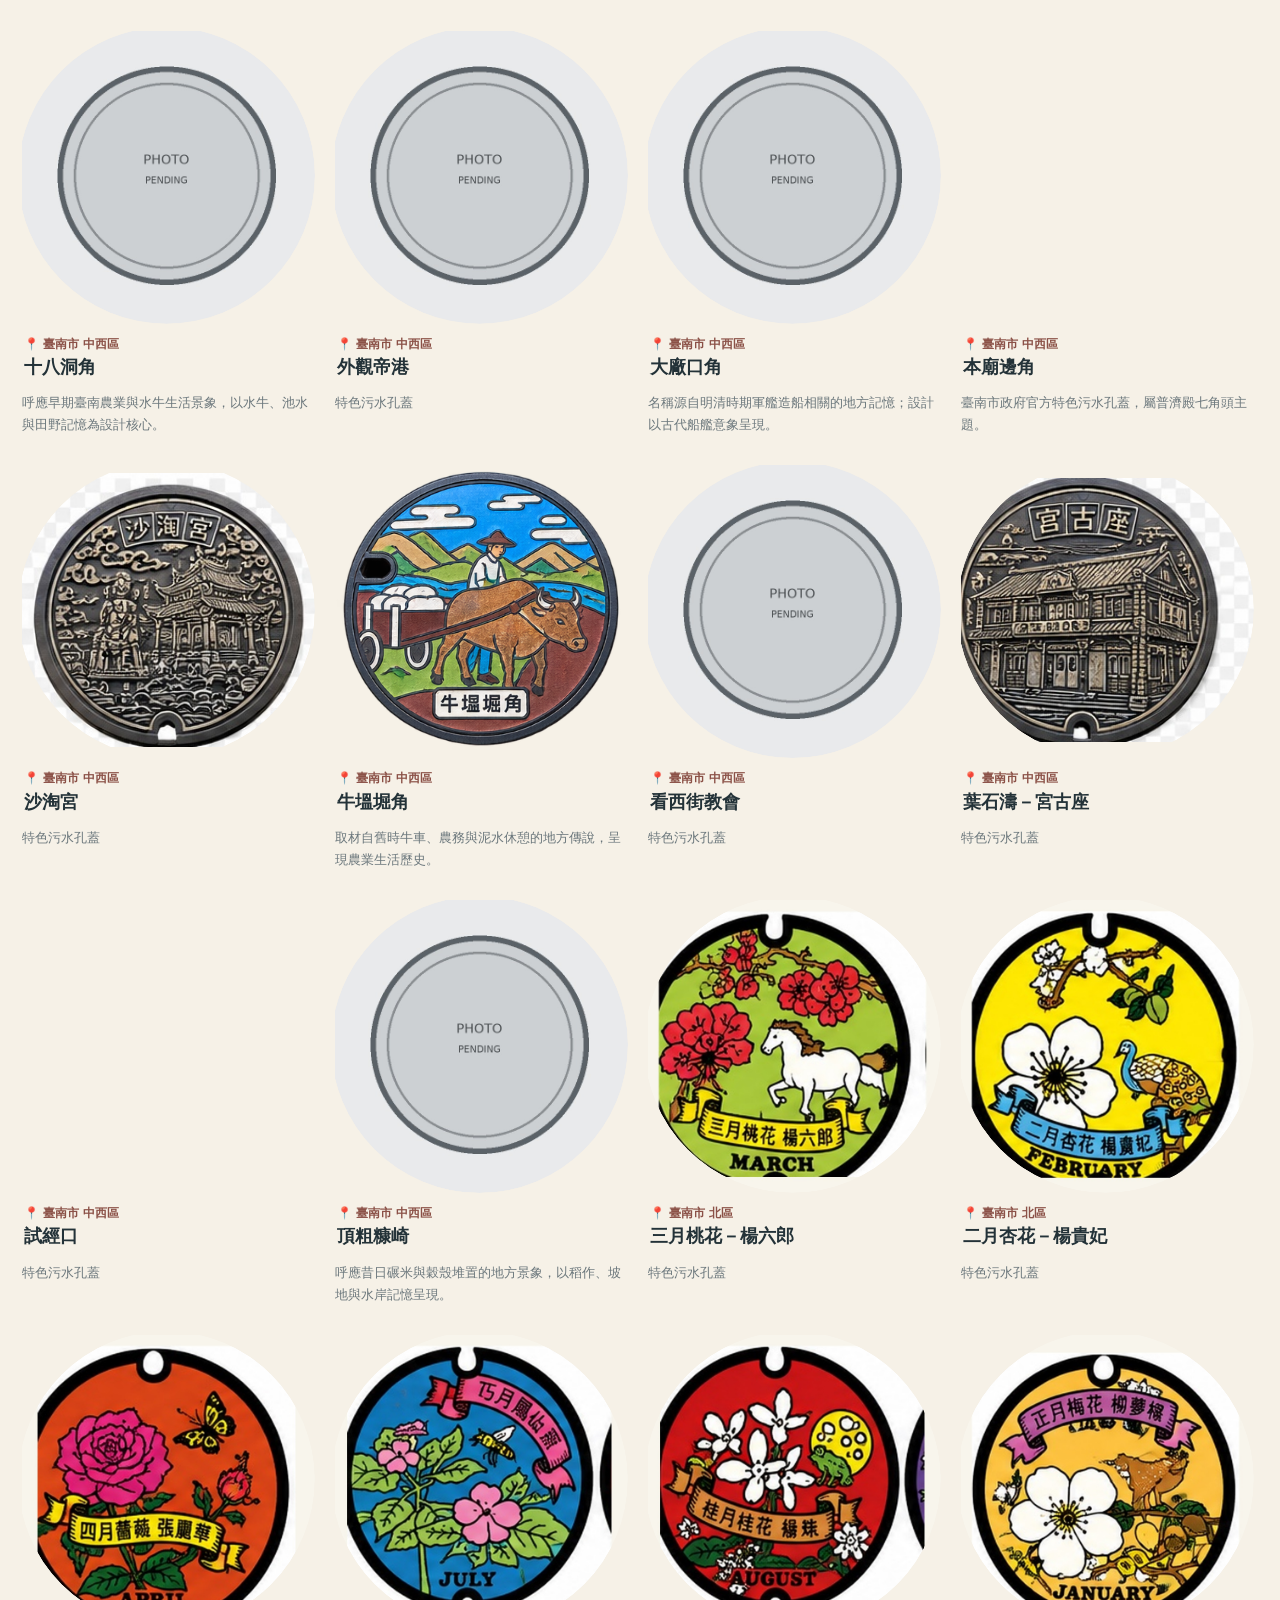
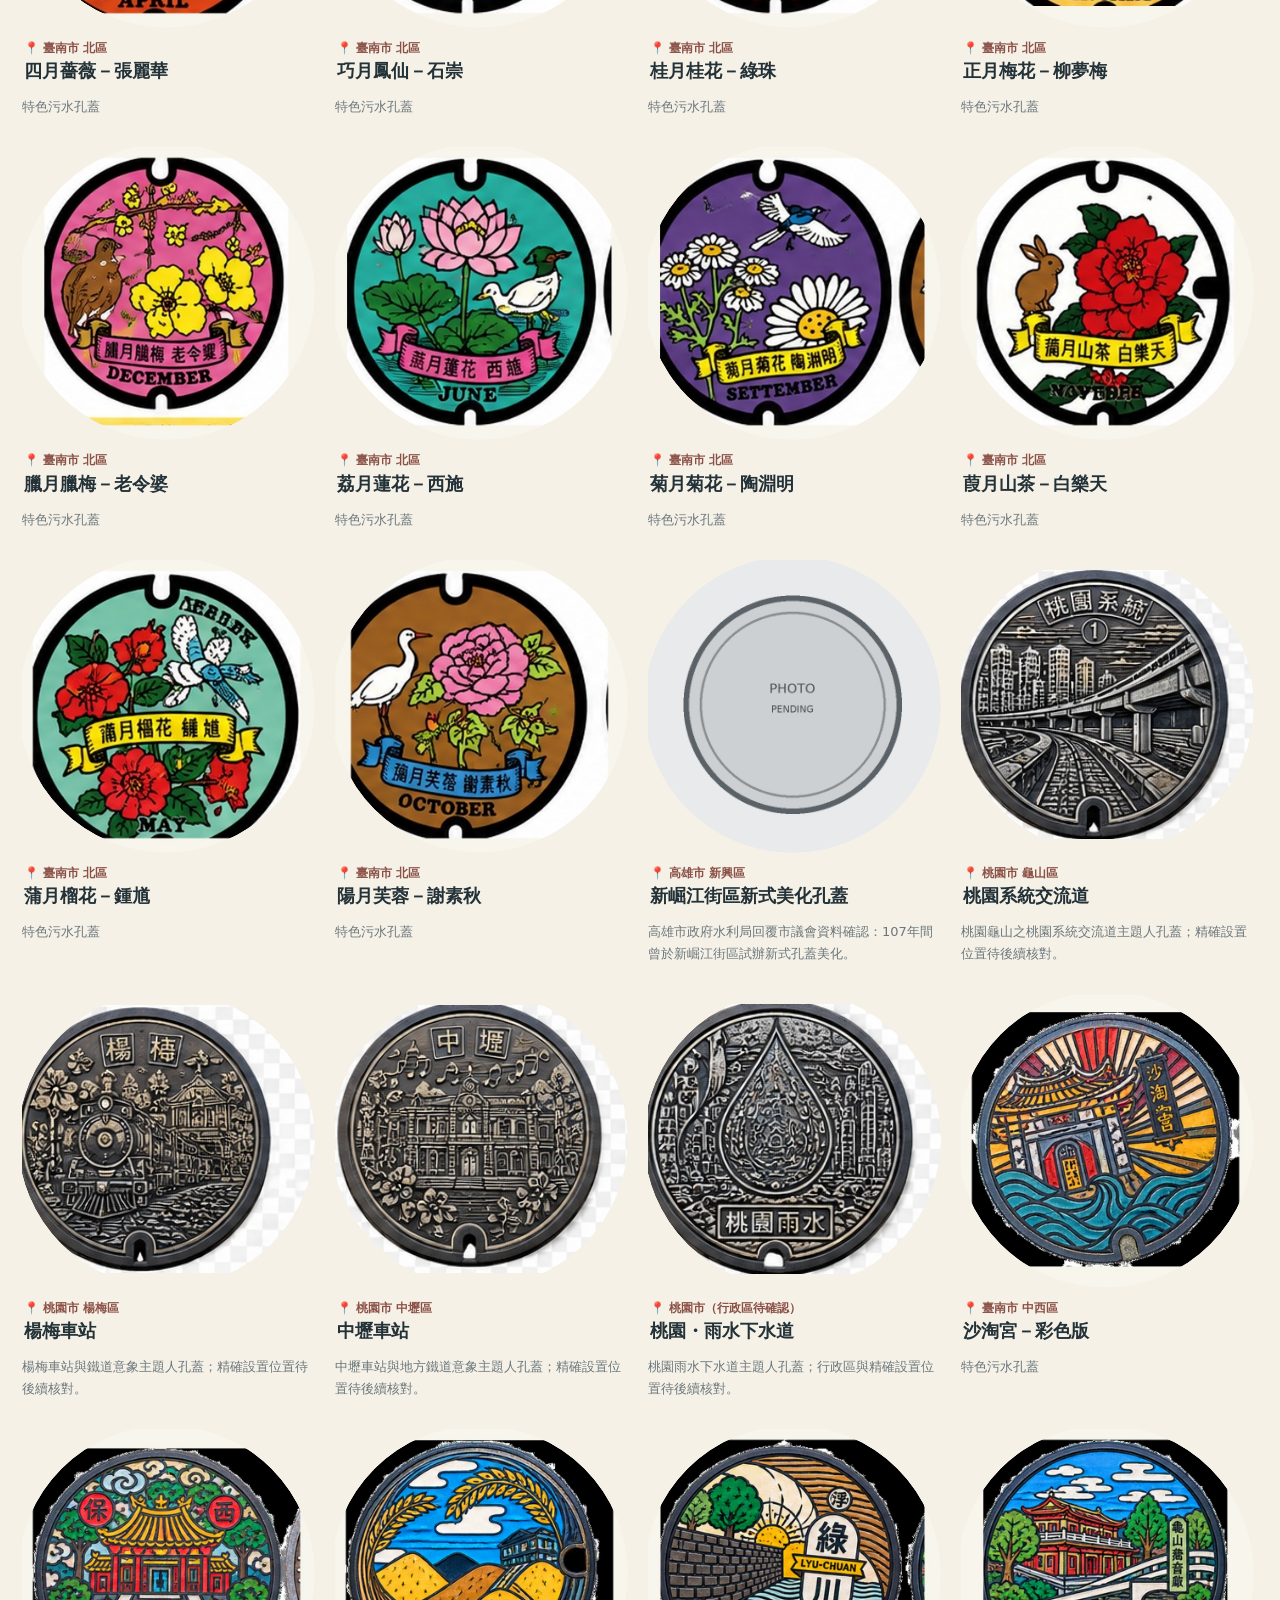
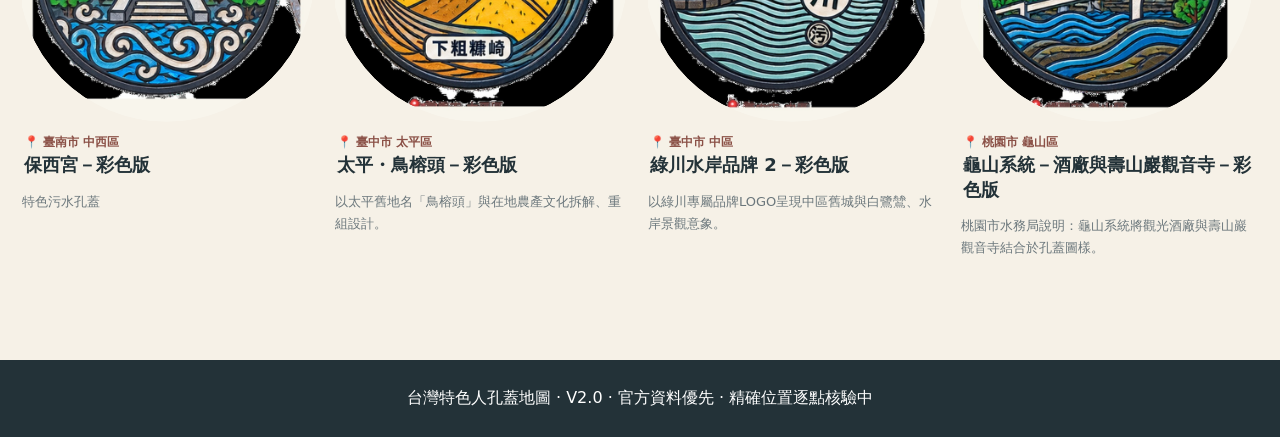
==== commit 76c40a58: "Add files via upload" ====
--- a/index.html
+++ b/index.html
@@ -16,13 +16,12 @@
 <section class="notice"><strong>V2.0 臺北定位驗證流程</strong><br>① 官方設計 → ② 官方主題地圖 → ③ 臺北雨水人孔 GIS（X/Y、人孔編號、道路、蓋型）→ ④ 交叉吻合後才升級為精確 Marker。第一期官方確認 25 座；目前不把地標中心當作人孔蓋 GPS。</section><section class="notice"><strong>V2.0 精確定位資料棧已完成</strong><br>V2.0 已把官方視覺來源直接接到每張卡片：臺北24款可前往官方設計頁，臺南Part2四款可前往官方探索圖，臺中兩款可前往市府實體照片來源。真正可打包的本地圖片仍只在取得原始檔與使用權確認後替換。</section><section class="notice"><strong>V2.0 新增臺中與彰化</strong><br>
 臺中：太平「鳥榕頭」與水湳主題已接入市府官方正上方實拍。彰化：新增「扇形車庫與火車頭」污水人孔設計紀錄；扇形車庫目前只標為設計靈感地標，不冒充人孔精確位置。</section><section class="notice"><strong>V2.0 臺南正式擴充</strong><br>
 依2026年最新官方資料，臺南「十二花神」12款已全數完成；連同普濟殿、永樂市場、蝸牛巷既有13款，目前官方已確認25款特色孔蓋。網站新增四個官方尋訪區，沒有單座證據的位置仍不冒充精確GPS。</section><section class="auditNote"><strong>V2.0 GitHub Pages 穩定版</strong><br>
-67 筆人孔蓋卡片已直接寫進 HTML。就算 JavaScript、JSON 或外部地圖失敗，卡片仍會顯示。</section>
+72 筆人孔蓋卡片已直接寫進 HTML。就算 JavaScript、JSON 或外部地圖失敗，卡片仍會顯示。</section>
 <h2 id="resultsHeading">📚 特色人孔蓋資料庫</h2>
 <div id="staticCards" class="cards staticCards" hidden>
 <article class="photoCard staticFallbackCard" data-static-id="TP-006">
   <div class="coverWrap coverOnly roundCover">
-    <img src="https://irp.cdn-website.com/02d57c49/dms3rep/multi/opt/%E4%B8%AD%E5%B1%B1%28%E5%BF%AB%E6%A8%82-%E4%B8%AD%E5%B1%B1%29-1920w.webp" alt="快樂。中山" loading="lazy"
-      onerror="this.onerror=null;this.src='assets/images/covers/TP-006.jpg'">
+    <img src="https://irp.cdn-website.com/02d57c49/dms3rep/multi/opt/%E4%B8%AD%E5%B1%B1%28%E5%BF%AB%E6%A8%82-%E4%B8%AD%E5%B1%B1%29-1920w.webp" alt="快樂。中山" loading="lazy">
   </div>
   <div class="coverCaption">
     <div class="coverCaptionArea">📍 臺北市 中山區</div>
@@ -32,8 +31,7 @@
 </article>
 <article class="photoCard staticFallbackCard" data-static-id="TP-005">
   <div class="coverWrap coverOnly roundCover">
-    <img src="https://irp.cdn-website.com/02d57c49/dms3rep/multi/opt/%E4%B8%AD%E5%B1%B1%28%E7%A5%88%E7%A6%8F-%E5%B9%B3%E5%AE%89%29-1920w.webp" alt="祈福。平安" loading="lazy"
-      onerror="this.onerror=null;this.src='assets/images/covers/TP-005.jpg'">
+    <img src="https://irp.cdn-website.com/02d57c49/dms3rep/multi/opt/%E4%B8%AD%E5%B1%B1%28%E7%A5%88%E7%A6%8F-%E5%B9%B3%E5%AE%89%29-1920w.webp" alt="祈福。平安" loading="lazy">
   </div>
   <div class="coverCaption">
     <div class="coverCaptionArea">📍 臺北市 中山區</div>
@@ -43,8 +41,7 @@
 </article>
 <article class="photoCard staticFallbackCard" data-static-id="TP-002">
   <div class="coverWrap coverOnly roundCover">
-    <img src="https://irp.cdn-website.com/02d57c49/dms3rep/multi/opt/%E4%B8%AD%E6%AD%A3%28%E6%9C%89%E9%B3%B3%E4%BE%86%E5%84%80%29-1920w.webp" alt="有鳳來儀" loading="lazy"
-      onerror="this.onerror=null;this.src='assets/images/covers/TP-002.jpg'">
+    <img src="https://irp.cdn-website.com/02d57c49/dms3rep/multi/opt/%E4%B8%AD%E6%AD%A3%28%E6%9C%89%E9%B3%B3%E4%BE%86%E5%84%80%29-1920w.webp" alt="有鳳來儀" loading="lazy">
   </div>
   <div class="coverCaption">
     <div class="coverCaptionArea">📍 臺北市 中正區</div>
@@ -54,8 +51,7 @@
 </article>
 <article class="photoCard staticFallbackCard" data-static-id="TP-001">
   <div class="coverWrap coverOnly roundCover">
-    <img src="https://irp.cdn-website.com/02d57c49/dms3rep/multi/opt/%E4%B8%AD%E6%AD%A3%28%E8%87%AA%E7%94%B1%E4%B9%8B%E9%A2%A8%29-1920w.webp" alt="自由之風" loading="lazy"
-      onerror="this.onerror=null;this.src='assets/images/covers/TP-001.jpg'">
+    <img src="https://irp.cdn-website.com/02d57c49/dms3rep/multi/opt/%E4%B8%AD%E6%AD%A3%28%E8%87%AA%E7%94%B1%E4%B9%8B%E9%A2%A8%29-1920w.webp" alt="自由之風" loading="lazy">
   </div>
   <div class="coverCaption">
     <div class="coverCaptionArea">📍 臺北市 中正區</div>
@@ -65,8 +61,7 @@
 </article>
 <article class="photoCard staticFallbackCard" data-static-id="TP-013">
   <div class="coverWrap coverOnly roundCover">
-    <img src="https://irp.cdn-website.com/02d57c49/dms3rep/multi/opt/%E4%BF%A1%E7%BE%A9%28%E5%9B%9B%E7%8D%B8%E4%B9%8B%E5%A2%83%29-1920w.webp" alt="四獸之境" loading="lazy"
-      onerror="this.onerror=null;this.src='assets/images/covers/TP-013.jpg'">
+    <img src="https://irp.cdn-website.com/02d57c49/dms3rep/multi/opt/%E4%BF%A1%E7%BE%A9%28%E5%9B%9B%E7%8D%B8%E4%B9%8B%E5%A2%83%29-1920w.webp" alt="四獸之境" loading="lazy">
   </div>
   <div class="coverCaption">
     <div class="coverCaptionArea">📍 臺北市 信義區</div>
@@ -76,8 +71,7 @@
 </article>
 <article class="photoCard staticFallbackCard" data-static-id="TP-014">
   <div class="coverWrap coverOnly roundCover">
-    <img src="https://irp.cdn-website.com/02d57c49/dms3rep/multi/opt/%E4%BF%A1%E7%BE%A9%28%E8%87%BA%E5%8C%97%E6%9B%BC%E5%93%88%E9%A0%93%29-1920w.webp" alt="臺北曼哈頓" loading="lazy"
-      onerror="this.onerror=null;this.src='assets/images/covers/TP-014.jpg'">
+    <img src="https://irp.cdn-website.com/02d57c49/dms3rep/multi/opt/%E4%BF%A1%E7%BE%A9%28%E8%87%BA%E5%8C%97%E6%9B%BC%E5%93%88%E9%A0%93%29-1920w.webp" alt="臺北曼哈頓" loading="lazy">
   </div>
   <div class="coverCaption">
     <div class="coverCaptionArea">📍 臺北市 信義區</div>
@@ -87,8 +81,7 @@
 </article>
 <article class="photoCard staticFallbackCard" data-static-id="TP-020">
   <div class="coverWrap coverOnly roundCover">
-    <img src="https://irp.cdn-website.com/02d57c49/dms3rep/multi/opt/%E5%85%A7%E6%B9%96%28%E5%9F%BA%E5%9C%B0%29-1920w.webp" alt="基地" loading="lazy"
-      onerror="this.onerror=null;this.src='assets/images/covers/TP-020.jpg'">
+    <img src="https://irp.cdn-website.com/02d57c49/dms3rep/multi/opt/%E5%85%A7%E6%B9%96%28%E5%9F%BA%E5%9C%B0%29-1920w.webp" alt="基地" loading="lazy">
   </div>
   <div class="coverCaption">
     <div class="coverCaptionArea">📍 臺北市 內湖區</div>
@@ -98,8 +91,7 @@
 </article>
 <article class="photoCard staticFallbackCard" data-static-id="TP-019">
   <div class="coverWrap coverOnly roundCover">
-    <img src="https://irp.cdn-website.com/02d57c49/dms3rep/multi/opt/%E5%85%A7%E6%B9%96%28%E9%87%8E%E9%A4%90%29-1920w.webp" alt="野餐" loading="lazy"
-      onerror="this.onerror=null;this.src='assets/images/covers/TP-019.jpg'">
+    <img src="https://irp.cdn-website.com/02d57c49/dms3rep/multi/opt/%E5%85%A7%E6%B9%96%28%E9%87%8E%E9%A4%90%29-1920w.webp" alt="野餐" loading="lazy">
   </div>
   <div class="coverCaption">
     <div class="coverCaptionArea">📍 臺北市 內湖區</div>
@@ -109,8 +101,7 @@
 </article>
 <article class="photoCard staticFallbackCard" data-static-id="TP-017">
   <div class="coverWrap coverOnly roundCover">
-    <img src="https://www-ws.gov.taipei/001/Upload/730/relpic/62369/9017240/4f31cb99-adf4-4a0f-ab56-3c1952391e04.png" alt="百年浴場 北投獅吼" loading="lazy"
-      onerror="this.onerror=null;this.src='assets/images/covers/TP-017.jpg'">
+    <img src="https://www-ws.gov.taipei/001/Upload/730/relpic/62369/9017240/4f31cb99-adf4-4a0f-ab56-3c1952391e04.png" alt="百年浴場 北投獅吼" loading="lazy">
   </div>
   <div class="coverCaption">
     <div class="coverCaptionArea">📍 臺北市 北投區</div>
@@ -120,8 +111,7 @@
 </article>
 <article class="photoCard staticFallbackCard" data-static-id="TP-018">
   <div class="coverWrap coverOnly roundCover">
-    <img src="https://www-ws.gov.taipei/001/Upload/730/relpic/62369/9017240/8bde2733-d197-4125-a56a-d401b74c259a.png" alt="穿越北投 百年納涼" loading="lazy"
-      onerror="this.onerror=null;this.src='assets/images/covers/TP-018.jpg'">
+    <img src="https://www-ws.gov.taipei/001/Upload/730/relpic/62369/9017240/8bde2733-d197-4125-a56a-d401b74c259a.png" alt="穿越北投 百年納涼" loading="lazy">
   </div>
   <div class="coverCaption">
     <div class="coverCaptionArea">📍 臺北市 北投區</div>
@@ -131,8 +121,7 @@
 </article>
 <article class="photoCard staticFallbackCard" data-static-id="TP-022">
   <div class="coverWrap coverOnly roundCover">
-    <img src="https://irp.cdn-website.com/02d57c49/dms3rep/multi/opt/%E5%8D%97%E6%B8%AF%28%E5%90%8C%E5%BF%83%E5%85%B1%E5%89%B5%29-1920w.webp" alt="同心共創" loading="lazy"
-      onerror="this.onerror=null;this.src='assets/images/covers/TP-022.jpg'">
+    <img src="https://irp.cdn-website.com/02d57c49/dms3rep/multi/opt/%E5%8D%97%E6%B8%AF%28%E5%90%8C%E5%BF%83%E5%85%B1%E5%89%B5%29-1920w.webp" alt="同心共創" loading="lazy">
   </div>
   <div class="coverCaption">
     <div class="coverCaptionArea">📍 臺北市 南港區</div>
@@ -142,8 +131,7 @@
 </article>
 <article class="photoCard staticFallbackCard" data-static-id="TP-021">
   <div class="coverWrap coverOnly roundCover">
-    <img src="https://lirp.cdn-website.com/02d57c49/dms3rep/multi/opt/%E5%8D%97%E6%B8%AF%28%E6%9C%AA%E4%BE%86-%E6%96%B0%E9%83%BD-%29-1920w.webp" alt="未來。新都。" loading="lazy"
-      onerror="this.onerror=null;this.src='assets/images/covers/TP-021.jpg'">
+    <img src="https://lirp.cdn-website.com/02d57c49/dms3rep/multi/opt/%E5%8D%97%E6%B8%AF%28%E6%9C%AA%E4%BE%86-%E6%96%B0%E9%83%BD-%29-1920w.webp" alt="未來。新都。" loading="lazy">
   </div>
   <div class="coverCaption">
     <div class="coverCaptionArea">📍 臺北市 南港區</div>
@@ -153,8 +141,7 @@
 </article>
 <article class="photoCard staticFallbackCard" data-static-id="TP-016">
   <div class="coverWrap coverOnly roundCover">
-    <img src="https://irp.cdn-website.com/02d57c49/dms3rep/multi/opt/%E5%A3%AB%E6%9E%97%28Let-sBlossom%E9%99%BD%E6%98%8E%E5%B1%B1%E7%9A%84%E9%87%8E%E6%AB%BB%E8%8A%B1%29-1920w.webp" alt="Let&#x27;s Blossom 陽明山的野櫻花" loading="lazy"
-      onerror="this.onerror=null;this.src='assets/images/covers/TP-016.jpg'">
+    <img src="https://irp.cdn-website.com/02d57c49/dms3rep/multi/opt/%E5%A3%AB%E6%9E%97%28Let-sBlossom%E9%99%BD%E6%98%8E%E5%B1%B1%E7%9A%84%E9%87%8E%E6%AB%BB%E8%8A%B1%29-1920w.webp" alt="Let&#x27;s Blossom 陽明山的野櫻花" loading="lazy">
   </div>
   <div class="coverCaption">
     <div class="coverCaptionArea">📍 臺北市 士林區</div>
@@ -164,8 +151,7 @@
 </article>
 <article class="photoCard staticFallbackCard" data-static-id="TP-015">
   <div class="coverWrap coverOnly roundCover">
-    <img src="https://lirp.cdn-website.com/02d57c49/dms3rep/multi/opt/%E5%A3%AB%E6%9E%97%28Let-sFly%E5%A4%96%E9%9B%99%E6%BA%AA%E7%9A%84%E5%A4%A7%E7%99%BD%E9%B7%BA%29-1920w.webp" alt="Let&#x27;s Fly 外雙溪的大白鷺" loading="lazy"
-      onerror="this.onerror=null;this.src='assets/images/covers/TP-015.jpg'">
+    <img src="https://lirp.cdn-website.com/02d57c49/dms3rep/multi/opt/%E5%A3%AB%E6%9E%97%28Let-sFly%E5%A4%96%E9%9B%99%E6%BA%AA%E7%9A%84%E5%A4%A7%E7%99%BD%E9%B7%BA%29-1920w.webp" alt="Let&#x27;s Fly 外雙溪的大白鷺" loading="lazy">
   </div>
   <div class="coverCaption">
     <div class="coverCaptionArea">📍 臺北市 士林區</div>
@@ -175,8 +161,7 @@
 </article>
 <article class="photoCard staticFallbackCard" data-static-id="TP-003">
   <div class="coverWrap coverOnly roundCover">
-    <img src="https://lirp.cdn-website.com/02d57c49/dms3rep/multi/opt/%E5%A4%A7%E5%90%8C%28%E4%BA%BA%E7%94%9F%E6%B1%82%E8%A7%A3-%E7%99%92%E8%A6%8B%E5%A4%A7%E7%A8%BB%E5%9F%95%29-1920w.webp" alt="人生求解，癒見大稻埕" loading="lazy"
-      onerror="this.onerror=null;this.src='assets/images/covers/TP-003.jpg'">
+    <img src="https://lirp.cdn-website.com/02d57c49/dms3rep/multi/opt/%E5%A4%A7%E5%90%8C%28%E4%BA%BA%E7%94%9F%E6%B1%82%E8%A7%A3-%E7%99%92%E8%A6%8B%E5%A4%A7%E7%A8%BB%E5%9F%95%29-1920w.webp" alt="人生求解，癒見大稻埕" loading="lazy">
   </div>
   <div class="coverCaption">
     <div class="coverCaptionArea">📍 臺北市 大同區</div>
@@ -186,8 +171,7 @@
 </article>
 <article class="photoCard staticFallbackCard" data-static-id="TP-004">
   <div class="coverWrap coverOnly roundCover">
-    <img src="https://irp.cdn-website.com/02d57c49/dms3rep/multi/opt/%E5%A4%A7%E5%90%8C%28%E6%91%A9%E7%99%BB%E5%8F%A4%E6%84%8F-%E8%B6%A3%E9%81%8A%E8%87%BA%E5%8C%97%E5%9F%8E%29-1920w.webp" alt="摩登古意，趣遊臺北城" loading="lazy"
-      onerror="this.onerror=null;this.src='assets/images/covers/TP-004.jpg'">
+    <img src="https://irp.cdn-website.com/02d57c49/dms3rep/multi/opt/%E5%A4%A7%E5%90%8C%28%E6%91%A9%E7%99%BB%E5%8F%A4%E6%84%8F-%E8%B6%A3%E9%81%8A%E8%87%BA%E5%8C%97%E5%9F%8E%29-1920w.webp" alt="摩登古意，趣遊臺北城" loading="lazy">
   </div>
   <div class="coverCaption">
     <div class="coverCaptionArea">📍 臺北市 大同區</div>
@@ -197,8 +181,7 @@
 </article>
 <article class="photoCard staticFallbackCard" data-static-id="TP-010">
   <div class="coverWrap coverOnly roundCover">
-    <img src="https://lirp.cdn-website.com/02d57c49/dms3rep/multi/opt/%E5%A4%A7%E5%AE%89%28%E4%BB%B0%E6%9C%9B%E5%AD%B8%E6%9E%97%29-1920w.webp" alt="仰望學林" loading="lazy"
-      onerror="this.onerror=null;this.src='assets/images/covers/TP-010.jpg'">
+    <img src="https://lirp.cdn-website.com/02d57c49/dms3rep/multi/opt/%E5%A4%A7%E5%AE%89%28%E4%BB%B0%E6%9C%9B%E5%AD%B8%E6%9E%97%29-1920w.webp" alt="仰望學林" loading="lazy">
   </div>
   <div class="coverCaption">
     <div class="coverCaptionArea">📍 臺北市 大安區</div>
@@ -208,8 +191,7 @@
 </article>
 <article class="photoCard staticFallbackCard" data-static-id="TP-009">
   <div class="coverWrap coverOnly roundCover">
-    <img src="https://lirp.cdn-website.com/02d57c49/dms3rep/multi/opt/%E5%A4%A7%E5%AE%89%28%E5%90%91%E9%99%BD%E4%B9%8B%E6%A3%AE%29-1920w.webp" alt="向陽之森" loading="lazy"
-      onerror="this.onerror=null;this.src='assets/images/covers/TP-009.jpg'">
+    <img src="https://lirp.cdn-website.com/02d57c49/dms3rep/multi/opt/%E5%A4%A7%E5%AE%89%28%E5%90%91%E9%99%BD%E4%B9%8B%E6%A3%AE%29-1920w.webp" alt="向陽之森" loading="lazy">
   </div>
   <div class="coverCaption">
     <div class="coverCaptionArea">📍 臺北市 大安區</div>
@@ -219,8 +201,7 @@
 </article>
 <article class="photoCard staticFallbackCard" data-static-id="TP-024">
   <div class="coverWrap coverOnly roundCover">
-    <img src="https://irp.cdn-website.com/02d57c49/dms3rep/multi/opt/%E6%96%87%E5%B1%B1%28%E5%8B%95%E7%89%A9%E5%80%91%E7%9A%84%E6%8E%A2%E7%B4%A2%E6%97%85%E7%A8%8B%29-1920w.webp" alt="動物們的探索旅程" loading="lazy"
-      onerror="this.onerror=null;this.src='assets/images/covers/TP-024.jpg'">
+    <img src="https://irp.cdn-website.com/02d57c49/dms3rep/multi/opt/%E6%96%87%E5%B1%B1%28%E5%8B%95%E7%89%A9%E5%80%91%E7%9A%84%E6%8E%A2%E7%B4%A2%E6%97%85%E7%A8%8B%29-1920w.webp" alt="動物們的探索旅程" loading="lazy">
   </div>
   <div class="coverCaption">
     <div class="coverCaptionArea">📍 臺北市 文山區</div>
@@ -230,8 +211,7 @@
 </article>
 <article class="photoCard staticFallbackCard" data-static-id="TP-023">
   <div class="coverWrap coverOnly roundCover">
-    <img src="https://irp.cdn-website.com/02d57c49/dms3rep/multi/opt/%E6%96%87%E5%B1%B1%28%E5%8C%85%E7%A8%AE%E8%8C%B6%E9%A6%99%E8%88%87%E8%B2%93%E7%A9%BA%E9%82%82%E9%80%85%29-1920w.webp" alt="包種茶香與貓空邂逅" loading="lazy"
-      onerror="this.onerror=null;this.src='assets/images/covers/TP-023.jpg'">
+    <img src="https://irp.cdn-website.com/02d57c49/dms3rep/multi/opt/%E6%96%87%E5%B1%B1%28%E5%8C%85%E7%A8%AE%E8%8C%B6%E9%A6%99%E8%88%87%E8%B2%93%E7%A9%BA%E9%82%82%E9%80%85%29-1920w.webp" alt="包種茶香與貓空邂逅" loading="lazy">
   </div>
   <div class="coverCaption">
     <div class="coverCaptionArea">📍 臺北市 文山區</div>
@@ -241,8 +221,7 @@
 </article>
 <article class="photoCard staticFallbackCard" data-static-id="TP-008">
   <div class="coverWrap coverOnly roundCover">
-    <img src="https://www-ws.gov.taipei/001/Upload/730/relpic/62369/9018249/2de120ee-9986-4265-a1b9-b394f9cf1722.png" alt="松山之詩 夜篇" loading="lazy"
-      onerror="this.onerror=null;this.src='assets/images/covers/TP-008.jpg'">
+    <img src="https://www-ws.gov.taipei/001/Upload/730/relpic/62369/9018249/2de120ee-9986-4265-a1b9-b394f9cf1722.png" alt="松山之詩 夜篇" loading="lazy">
   </div>
   <div class="coverCaption">
     <div class="coverCaptionArea">📍 臺北市 松山區</div>
@@ -252,8 +231,7 @@
 </article>
 <article class="photoCard staticFallbackCard" data-static-id="TP-007">
   <div class="coverWrap coverOnly roundCover">
-    <img src="https://www-ws.gov.taipei/001/Upload/730/relpic/62369/9018249/335d6718-b05a-48bb-a679-3075fb309bda.png" alt="松山之詩 日篇" loading="lazy"
-      onerror="this.onerror=null;this.src='assets/images/covers/TP-007.jpg'">
+    <img src="https://www-ws.gov.taipei/001/Upload/730/relpic/62369/9018249/335d6718-b05a-48bb-a679-3075fb309bda.png" alt="松山之詩 日篇" loading="lazy">
   </div>
   <div class="coverCaption">
     <div class="coverCaptionArea">📍 臺北市 松山區</div>
@@ -263,8 +241,7 @@
 </article>
 <article class="photoCard staticFallbackCard" data-static-id="TP-011">
   <div class="coverWrap coverOnly roundCover">
-    <img src="https://irp.cdn-website.com/02d57c49/dms3rep/multi/opt/%E8%90%AC%E8%8F%AF%28%E8%90%AC%E8%8F%AF%E6%97%A5%E5%A4%9C%E5%B7%A1%29-1920w.webp" alt="萬華日夜巡" loading="lazy"
-      onerror="this.onerror=null;this.src='assets/images/covers/TP-011.jpg'">
+    <img src="https://irp.cdn-website.com/02d57c49/dms3rep/multi/opt/%E8%90%AC%E8%8F%AF%28%E8%90%AC%E8%8F%AF%E6%97%A5%E5%A4%9C%E5%B7%A1%29-1920w.webp" alt="萬華日夜巡" loading="lazy">
   </div>
   <div class="coverCaption">
     <div class="coverCaptionArea">📍 臺北市 萬華區</div>
@@ -274,8 +251,7 @@
 </article>
 <article class="photoCard staticFallbackCard" data-static-id="TP-012">
   <div class="coverWrap coverOnly roundCover">
-    <img src="https://lirp.cdn-website.com/02d57c49/dms3rep/multi/opt/%E8%90%AC%E8%8F%AF%28%E8%BD%89%E5%8B%95%E8%90%AC%E8%8F%AF%29-1920w.webp" alt="轉動萬華" loading="lazy"
-      onerror="this.onerror=null;this.src='assets/images/covers/TP-012.jpg'">
+    <img src="https://lirp.cdn-website.com/02d57c49/dms3rep/multi/opt/%E8%90%AC%E8%8F%AF%28%E8%BD%89%E5%8B%95%E8%90%AC%E8%8F%AF%29-1920w.webp" alt="轉動萬華" loading="lazy">
   </div>
   <div class="coverCaption">
     <div class="coverCaptionArea">📍 臺北市 萬華區</div>
@@ -285,8 +261,7 @@
 </article>
 <article class="photoCard staticFallbackCard" data-static-id="TY-DX-001">
   <div class="coverWrap coverOnly roundCover">
-    <img src="assets/images/covers/TY-DX-001.jpg" alt="大溪系統－老街意象" loading="lazy"
-      onerror="this.onerror=null;this.src='assets/images/covers/TY-DX-001.jpg'">
+    <img src="assets/images/covers/TY-DX-001.jpg" alt="大溪系統－老街意象" loading="lazy">
   </div>
   <div class="coverCaption">
     <div class="coverCaptionArea">📍 桃園市 大溪區</div>
@@ -296,8 +271,7 @@
 </article>
 <article class="photoCard staticFallbackCard" data-static-id="TY-BJ-001">
   <div class="coverWrap coverOnly roundCover">
-    <img src="assets/images/covers/cover-08.jpg" alt="百吉系統－百吉隧道" loading="lazy"
-      onerror="this.onerror=null;this.src='assets/images/covers/TY-BJ-001.jpg'">
+    <img src="assets/images/covers/cover-08.jpg" alt="百吉系統－百吉隧道" loading="lazy">
   </div>
   <div class="coverCaption">
     <div class="coverCaptionArea">📍 桃園市 大溪區</div>
@@ -307,8 +281,7 @@
 </article>
 <article class="photoCard staticFallbackCard" data-static-id="TY-XWL-001">
   <div class="coverWrap coverOnly roundCover">
-    <img src="assets/images/covers/TY-XWL-001.jpg" alt="小烏來系統－新溪口吊橋與原民圖騰" loading="lazy"
-      onerror="this.onerror=null;this.src='assets/images/covers/TY-XWL-001.jpg'">
+    <img src="assets/images/covers/TY-XWL-001.jpg" alt="小烏來系統－新溪口吊橋與原民圖騰" loading="lazy">
   </div>
   <div class="coverCaption">
     <div class="coverCaptionArea">📍 桃園市 復興區</div>
@@ -318,8 +291,7 @@
 </article>
 <article class="photoCard staticFallbackCard" data-static-id="TY-YM-001">
   <div class="coverWrap coverOnly roundCover">
-    <img src="assets/images/covers/TY-YM-001.jpg" alt="楊梅系統－楊梅與牧場" loading="lazy"
-      onerror="this.onerror=null;this.src='assets/images/covers/TY-YM-001.jpg'">
+    <img src="assets/images/covers/TY-YM-001.jpg" alt="楊梅系統－楊梅與牧場" loading="lazy">
   </div>
   <div class="coverCaption">
     <div class="coverCaptionArea">📍 桃園市 楊梅區</div>
@@ -329,8 +301,7 @@
 </article>
 <article class="photoCard staticFallbackCard" data-static-id="TY-GS-001">
   <div class="coverWrap coverOnly roundCover">
-    <img src="assets/images/covers/TY-GS-001-user.png" alt="龜山系統－酒廠與壽山巖觀音寺" loading="lazy"
-      onerror="this.onerror=null;this.src='assets/images/covers/TY-GS-001.jpg'">
+    <img src="assets/images/covers/TY-GS-001-user.png" alt="龜山系統－酒廠與壽山巖觀音寺" loading="lazy">
   </div>
   <div class="coverCaption">
     <div class="coverCaptionArea">📍 桃園市 龜山區</div>
@@ -340,8 +311,7 @@
 </article>
 <article class="photoCard staticFallbackCard" data-static-id="TC-003">
   <div class="coverWrap coverOnly roundCover">
-    <img src="assets/images/covers/cover-05.jpg" alt="綠川水岸品牌" loading="lazy"
-      onerror="this.onerror=null;this.src='assets/images/covers/TC-003.jpg'">
+    <img src="assets/images/covers/cover-05.jpg" alt="綠川水岸品牌" loading="lazy">
   </div>
   <div class="coverCaption">
     <div class="coverCaptionArea">📍 臺中市 中區</div>
@@ -351,8 +321,7 @@
 </article>
 <article class="photoCard staticFallbackCard" data-static-id="TC-002">
   <div class="coverWrap coverOnly roundCover">
-    <img src="assets/images/covers/cover-04.jpg" alt="太平・鳥榕頭" loading="lazy"
-      onerror="this.onerror=null;this.src='assets/images/covers/TC-002.jpg'">
+    <img src="assets/images/covers/cover-04.jpg" alt="太平・鳥榕頭" loading="lazy">
   </div>
   <div class="coverCaption">
     <div class="coverCaptionArea">📍 臺中市 太平區</div>
@@ -362,8 +331,7 @@
 </article>
 <article class="photoCard staticFallbackCard" data-static-id="TC-004">
   <div class="coverWrap coverOnly squareCover">
-    <img src="assets/images/covers/TC-004-user.png" alt="草悟道孔蓋彩繪" loading="lazy"
-      onerror="this.onerror=null;this.src='assets/images/covers/TC-004.jpg'">
+    <img src="assets/images/covers/TC-004-user.png" alt="草悟道孔蓋彩繪" loading="lazy">
   </div>
   <div class="coverCaption">
     <div class="coverCaptionArea">📍 臺中市 西區</div>
@@ -373,8 +341,7 @@
 </article>
 <article class="photoCard staticFallbackCard" data-static-id="TC-005">
   <div class="coverWrap coverOnly roundCover">
-    <img src="https://www.taichung.gov.tw/media/375212/%E6%B0%B4%E6%B9%B3.jpg?height=900" alt="水湳・飛行歷史與經貿未來" loading="lazy"
-      onerror="this.onerror=null;this.src='assets/images/covers/TC-005.jpg'">
+    <img src="https://www.taichung.gov.tw/media/375212/%E6%B0%B4%E6%B9%B3.jpg?height=900" alt="水湳・飛行歷史與經貿未來" loading="lazy">
   </div>
   <div class="coverCaption">
     <div class="coverCaptionArea">📍 臺中市 西屯區</div>
@@ -384,8 +351,7 @@
 </article>
 <article class="photoCard staticFallbackCard" data-static-id="TC-001">
   <div class="coverWrap coverOnly roundCover">
-    <img src="https://wikitravel.org/upload/shared/9/9c/Manhole_cover_001%2C_Fengyuan_District%2C_Taichung%2C_Taiwan.JPG" alt="豐原・集散地" loading="lazy"
-      onerror="this.onerror=null;this.src='assets/images/covers/TC-001.jpg'">
+    <img src="https://wikitravel.org/upload/shared/9/9c/Manhole_cover_001%2C_Fengyuan_District%2C_Taichung%2C_Taiwan.JPG" alt="豐原・集散地" loading="lazy">
   </div>
   <div class="coverCaption">
     <div class="coverCaptionArea">📍 臺中市 豐原區</div>
@@ -395,8 +361,7 @@
 </article>
 <article class="photoCard staticFallbackCard" data-static-id="CH-001">
   <div class="coverWrap coverOnly roundCover">
-    <img src="assets/images/covers/cover-11.jpg" alt="扇形車庫與火車頭" loading="lazy"
-      onerror="this.onerror=null;this.src='assets/images/covers/CH-001.jpg'">
+    <img src="assets/images/covers/cover-11.jpg" alt="扇形車庫與火車頭" loading="lazy">
   </div>
   <div class="coverCaption">
     <div class="coverCaptionArea">📍 彰化縣 彰化市</div>
@@ -406,8 +371,7 @@
 </article>
 <article class="photoCard staticFallbackCard" data-static-id="YL-BG-001">
   <div class="coverWrap coverOnly roundCover">
-    <img src="assets/images/covers/YL-BG-001.jpg" alt="獅守" loading="lazy"
-      onerror="this.onerror=null;this.src='assets/images/covers/YL-BG-001.jpg'">
+    <img src="assets/images/covers/YL-BG-001.jpg" alt="獅守" loading="lazy">
   </div>
   <div class="coverCaption">
     <div class="coverCaptionArea">📍 雲林縣 北港鎮</div>
@@ -417,8 +381,7 @@
 </article>
 <article class="photoCard staticFallbackCard" data-static-id="YL-HW-001">
   <div class="coverWrap coverOnly roundCover">
-    <img src="assets/images/covers/YL-HW-001.jpg" alt="特色虎尾" loading="lazy"
-      onerror="this.onerror=null;this.src='assets/images/covers/YL-HW-001.jpg'">
+    <img src="assets/images/covers/YL-HW-001.jpg" alt="特色虎尾" loading="lazy">
   </div>
   <div class="coverCaption">
     <div class="coverCaptionArea">📍 雲林縣 虎尾鎮</div>
@@ -428,8 +391,7 @@
 </article>
 <article class="photoCard staticFallbackCard" data-static-id="TN-003">
   <div class="coverWrap coverOnly roundCover">
-    <img src="assets/images/covers/cover-03.jpg" alt="下粗糠崎" loading="lazy"
-      onerror="this.onerror=null;this.src='assets/images/covers/TN-003.jpg'">
+    <img src="assets/images/covers/cover-03.jpg" alt="下粗糠崎" loading="lazy">
   </div>
   <div class="coverCaption">
     <div class="coverCaptionArea">📍 臺南市 中西區</div>
@@ -439,8 +401,7 @@
 </article>
 <article class="photoCard staticFallbackCard" data-static-id="TN-004">
   <div class="coverWrap coverOnly roundCover">
-    <img src="assets/images/covers/TN-004.jpg" alt="佛頭港" loading="lazy"
-      onerror="this.onerror=null;this.src='assets/images/covers/TN-004.jpg'">
+    <img src="assets/images/covers/TN-004.jpg" alt="佛頭港" loading="lazy">
   </div>
   <div class="coverCaption">
     <div class="coverCaptionArea">📍 臺南市 中西區</div>
@@ -450,8 +411,7 @@
 </article>
 <article class="photoCard staticFallbackCard" data-static-id="TN-007">
   <div class="coverWrap coverOnly roundCover">
-    <img src="assets/images/covers/cover-02.jpg" alt="保西宮" loading="lazy"
-      onerror="this.onerror=null;this.src='assets/images/covers/TN-007.jpg'">
+    <img src="assets/images/covers/cover-02.jpg" alt="保西宮" loading="lazy">
   </div>
   <div class="coverCaption">
     <div class="coverCaptionArea">📍 臺南市 中西區</div>
@@ -461,8 +421,7 @@
 </article>
 <article class="photoCard staticFallbackCard" data-static-id="TN-011">
   <div class="coverWrap coverOnly roundCover">
-    <img src="assets/images/covers/TN-011.jpg" alt="十八洞角" loading="lazy"
-      onerror="this.onerror=null;this.src='assets/images/covers/TN-011.jpg'">
+    <img src="assets/images/covers/TN-011.jpg" alt="十八洞角" loading="lazy">
   </div>
   <div class="coverCaption">
     <div class="coverCaptionArea">📍 臺南市 中西區</div>
@@ -472,8 +431,7 @@
 </article>
 <article class="photoCard staticFallbackCard" data-static-id="TN-005">
   <div class="coverWrap coverOnly roundCover">
-    <img src="assets/images/covers/TN-005.jpg" alt="外觀帝港" loading="lazy"
-      onerror="this.onerror=null;this.src='assets/images/covers/TN-005.jpg'">
+    <img src="assets/images/covers/TN-005.jpg" alt="外觀帝港" loading="lazy">
   </div>
   <div class="coverCaption">
     <div class="coverCaptionArea">📍 臺南市 中西區</div>
@@ -483,8 +441,7 @@
 </article>
 <article class="photoCard staticFallbackCard" data-static-id="TN-012">
   <div class="coverWrap coverOnly roundCover">
-    <img src="assets/images/covers/TN-012.jpg" alt="大廠口角" loading="lazy"
-      onerror="this.onerror=null;this.src='assets/images/covers/TN-012.jpg'">
+    <img src="assets/images/covers/TN-012.jpg" alt="大廠口角" loading="lazy">
   </div>
   <div class="coverCaption">
     <div class="coverCaptionArea">📍 臺南市 中西區</div>
@@ -494,8 +451,7 @@
 </article>
 <article class="photoCard staticFallbackCard" data-static-id="TN-PJ-02">
   <div class="coverWrap coverOnly roundCover">
-    <img src="https://news.housefun.com.tw/images/news/2020/12/28/160912580075282403.jpg" alt="本廟邊角" loading="lazy"
-      onerror="this.onerror=null;this.src='assets/images/covers/TN-PJ-02.jpg'">
+    <img src="https://news.housefun.com.tw/images/news/2020/12/28/160912580075282403.jpg" alt="本廟邊角" loading="lazy">
   </div>
   <div class="coverCaption">
     <div class="coverCaptionArea">📍 臺南市 中西區</div>
@@ -505,8 +461,7 @@
 </article>
 <article class="photoCard staticFallbackCard" data-static-id="TN-008">
   <div class="coverWrap coverOnly roundCover">
-    <img src="assets/images/covers/cover-01.jpg" alt="沙淘宮" loading="lazy"
-      onerror="this.onerror=null;this.src='assets/images/covers/TN-008.jpg'">
+    <img src="assets/images/covers/cover-01.jpg" alt="沙淘宮" loading="lazy">
   </div>
   <div class="coverCaption">
     <div class="coverCaptionArea">📍 臺南市 中西區</div>
@@ -516,8 +471,7 @@
 </article>
 <article class="photoCard staticFallbackCard" data-static-id="TN-010">
   <div class="coverWrap coverOnly roundCover">
-    <img src="assets/images/covers/TN-010-user.png" alt="牛塭堀角" loading="lazy"
-      onerror="this.onerror=null;this.src='assets/images/covers/TN-010.jpg'">
+    <img src="assets/images/covers/TN-010-user.png" alt="牛塭堀角" loading="lazy">
   </div>
   <div class="coverCaption">
     <div class="coverCaptionArea">📍 臺南市 中西區</div>
@@ -527,8 +481,7 @@
 </article>
 <article class="photoCard staticFallbackCard" data-static-id="TN-006">
   <div class="coverWrap coverOnly roundCover">
-    <img src="assets/images/covers/TN-006.jpg" alt="看西街教會" loading="lazy"
-      onerror="this.onerror=null;this.src='assets/images/covers/TN-006.jpg'">
+    <img src="assets/images/covers/TN-006.jpg" alt="看西街教會" loading="lazy">
   </div>
   <div class="coverCaption">
     <div class="coverCaptionArea">📍 臺南市 中西區</div>
@@ -538,8 +491,7 @@
 </article>
 <article class="photoCard staticFallbackCard" data-static-id="TN-009">
   <div class="coverWrap coverOnly roundCover">
-    <img src="assets/images/covers/cover-12.jpg" alt="葉石濤－宮古座" loading="lazy"
-      onerror="this.onerror=null;this.src='assets/images/covers/TN-009.jpg'">
+    <img src="assets/images/covers/cover-12.jpg" alt="葉石濤－宮古座" loading="lazy">
   </div>
   <div class="coverCaption">
     <div class="coverCaptionArea">📍 臺南市 中西區</div>
@@ -549,8 +501,7 @@
 </article>
 <article class="photoCard staticFallbackCard" data-static-id="TN-001">
   <div class="coverWrap coverOnly roundCover">
-    <img src="https://www.merit-times.com.tw/news_pic/20201227/1481413_1048317.jpg" alt="試經口" loading="lazy"
-      onerror="this.onerror=null;this.src='assets/images/covers/TN-001.jpg'">
+    <img src="https://www.merit-times.com.tw/news_pic/20201227/1481413_1048317.jpg" alt="試經口" loading="lazy">
   </div>
   <div class="coverCaption">
     <div class="coverCaptionArea">📍 臺南市 中西區</div>
@@ -560,8 +511,7 @@
 </article>
 <article class="photoCard staticFallbackCard" data-static-id="TN-013">
   <div class="coverWrap coverOnly roundCover">
-    <img src="assets/images/covers/TN-013.jpg" alt="頂粗糠崎" loading="lazy"
-      onerror="this.onerror=null;this.src='assets/images/covers/TN-013.jpg'">
+    <img src="assets/images/covers/TN-013.jpg" alt="頂粗糠崎" loading="lazy">
   </div>
   <div class="coverCaption">
     <div class="coverCaptionArea">📍 臺南市 中西區</div>
@@ -571,8 +521,7 @@
 </article>
 <article class="photoCard staticFallbackCard" data-static-id="TN-016">
   <div class="coverWrap coverOnly roundCover">
-    <img src="assets/images/covers/TN-016.jpg" alt="三月桃花－楊六郎" loading="lazy"
-      onerror="this.onerror=null;this.src='assets/images/covers/TN-016.jpg'">
+    <img src="assets/images/covers/TN-016-color.jpg" alt="三月桃花－楊六郎" loading="lazy">
   </div>
   <div class="coverCaption">
     <div class="coverCaptionArea">📍 臺南市 北區</div>
@@ -582,8 +531,7 @@
 </article>
 <article class="photoCard staticFallbackCard" data-static-id="TN-015">
   <div class="coverWrap coverOnly roundCover">
-    <img src="assets/images/covers/TN-015.jpg" alt="二月杏花－楊貴妃" loading="lazy"
-      onerror="this.onerror=null;this.src='assets/images/covers/TN-015.jpg'">
+    <img src="assets/images/covers/TN-015-color.jpg" alt="二月杏花－楊貴妃" loading="lazy">
   </div>
   <div class="coverCaption">
     <div class="coverCaptionArea">📍 臺南市 北區</div>
@@ -593,8 +541,7 @@
 </article>
 <article class="photoCard staticFallbackCard" data-static-id="TN-017">
   <div class="coverWrap coverOnly roundCover">
-    <img src="assets/images/covers/TN-017.jpg" alt="四月薔薇－張麗華" loading="lazy"
-      onerror="this.onerror=null;this.src='assets/images/covers/TN-017.jpg'">
+    <img src="assets/images/covers/TN-017-color.jpg" alt="四月薔薇－張麗華" loading="lazy">
   </div>
   <div class="coverCaption">
     <div class="coverCaptionArea">📍 臺南市 北區</div>
@@ -604,8 +551,7 @@
 </article>
 <article class="photoCard staticFallbackCard" data-static-id="TN-020">
   <div class="coverWrap coverOnly roundCover">
-    <img src="assets/images/covers/TN-020.jpg" alt="巧月鳳仙－石崇" loading="lazy"
-      onerror="this.onerror=null;this.src='assets/images/covers/TN-020.jpg'">
+    <img src="assets/images/covers/TN-020-color.jpg" alt="巧月鳳仙－石崇" loading="lazy">
   </div>
   <div class="coverCaption">
     <div class="coverCaptionArea">📍 臺南市 北區</div>
@@ -615,8 +561,7 @@
 </article>
 <article class="photoCard staticFallbackCard" data-static-id="TN-021">
   <div class="coverWrap coverOnly roundCover">
-    <img src="assets/images/covers/TN-021.jpg" alt="桂月桂花－綠珠" loading="lazy"
-      onerror="this.onerror=null;this.src='assets/images/covers/TN-021.jpg'">
+    <img src="assets/images/covers/TN-021-color.jpg" alt="桂月桂花－綠珠" loading="lazy">
   </div>
   <div class="coverCaption">
     <div class="coverCaptionArea">📍 臺南市 北區</div>
@@ -626,8 +571,7 @@
 </article>
 <article class="photoCard staticFallbackCard" data-static-id="TN-014">
   <div class="coverWrap coverOnly roundCover">
-    <img src="assets/images/covers/TN-014.jpg" alt="正月梅花－柳夢梅" loading="lazy"
-      onerror="this.onerror=null;this.src='assets/images/covers/TN-014.jpg'">
+    <img src="assets/images/covers/TN-014-color.jpg" alt="正月梅花－柳夢梅" loading="lazy">
   </div>
   <div class="coverCaption">
     <div class="coverCaptionArea">📍 臺南市 北區</div>
@@ -637,8 +581,7 @@
 </article>
 <article class="photoCard staticFallbackCard" data-static-id="TN-025">
   <div class="coverWrap coverOnly roundCover">
-    <img src="assets/images/covers/TN-025.jpg" alt="臘月臘梅－老令婆" loading="lazy"
-      onerror="this.onerror=null;this.src='assets/images/covers/TN-025.jpg'">
+    <img src="assets/images/covers/TN-025-color.jpg" alt="臘月臘梅－老令婆" loading="lazy">
   </div>
   <div class="coverCaption">
     <div class="coverCaptionArea">📍 臺南市 北區</div>
@@ -648,8 +591,7 @@
 </article>
 <article class="photoCard staticFallbackCard" data-static-id="TN-019">
   <div class="coverWrap coverOnly roundCover">
-    <img src="assets/images/covers/TN-019.jpg" alt="荔月蓮花－西施" loading="lazy"
-      onerror="this.onerror=null;this.src='assets/images/covers/TN-019.jpg'">
+    <img src="assets/images/covers/TN-019-color.jpg" alt="荔月蓮花－西施" loading="lazy">
   </div>
   <div class="coverCaption">
     <div class="coverCaptionArea">📍 臺南市 北區</div>
@@ -659,8 +601,7 @@
 </article>
 <article class="photoCard staticFallbackCard" data-static-id="TN-022">
   <div class="coverWrap coverOnly roundCover">
-    <img src="assets/images/covers/TN-022.jpg" alt="菊月菊花－陶淵明" loading="lazy"
-      onerror="this.onerror=null;this.src='assets/images/covers/TN-022.jpg'">
+    <img src="assets/images/covers/TN-022-color.jpg" alt="菊月菊花－陶淵明" loading="lazy">
   </div>
   <div class="coverCaption">
     <div class="coverCaptionArea">📍 臺南市 北區</div>
@@ -670,8 +611,7 @@
 </article>
 <article class="photoCard staticFallbackCard" data-static-id="TN-024">
   <div class="coverWrap coverOnly roundCover">
-    <img src="assets/images/covers/TN-024.jpg" alt="葭月山茶－白樂天" loading="lazy"
-      onerror="this.onerror=null;this.src='assets/images/covers/TN-024.jpg'">
+    <img src="assets/images/covers/TN-024-color.jpg" alt="葭月山茶－白樂天" loading="lazy">
   </div>
   <div class="coverCaption">
     <div class="coverCaptionArea">📍 臺南市 北區</div>
@@ -681,8 +621,7 @@
 </article>
 <article class="photoCard staticFallbackCard" data-static-id="TN-018">
   <div class="coverWrap coverOnly roundCover">
-    <img src="assets/images/covers/TN-018.jpg" alt="蒲月榴花－鍾馗" loading="lazy"
-      onerror="this.onerror=null;this.src='assets/images/covers/TN-018.jpg'">
+    <img src="assets/images/covers/TN-018-color.jpg" alt="蒲月榴花－鍾馗" loading="lazy">
   </div>
   <div class="coverCaption">
     <div class="coverCaptionArea">📍 臺南市 北區</div>
@@ -692,8 +631,7 @@
 </article>
 <article class="photoCard staticFallbackCard" data-static-id="TN-023">
   <div class="coverWrap coverOnly roundCover">
-    <img src="assets/images/covers/TN-023.jpg" alt="陽月芙蓉－謝素秋" loading="lazy"
-      onerror="this.onerror=null;this.src='assets/images/covers/TN-023.jpg'">
+    <img src="assets/images/covers/TN-023-color.jpg" alt="陽月芙蓉－謝素秋" loading="lazy">
   </div>
   <div class="coverCaption">
     <div class="coverCaptionArea">📍 臺南市 北區</div>
@@ -703,8 +641,7 @@
 </article>
 <article class="photoCard staticFallbackCard" data-static-id="KH-001">
   <div class="coverWrap coverOnly roundCover">
-    <img src="assets/images/covers/KH-001.jpg" alt="新崛江街區新式美化孔蓋" loading="lazy"
-      onerror="this.onerror=null;this.src='assets/images/covers/KH-001.jpg'">
+    <img src="assets/images/covers/KH-001.jpg" alt="新崛江街區新式美化孔蓋" loading="lazy">
   </div>
   <div class="coverCaption">
     <div class="coverCaptionArea">📍 高雄市 新興區</div>
@@ -714,8 +651,7 @@
 </article>
 <article class="photoCard staticFallbackCard" data-static-id="TY-GS-002">
   <div class="coverWrap coverOnly roundCover">
-    <img src="assets/images/covers/cover-06.jpg" alt="桃園系統交流道" loading="lazy"
-      onerror="this.onerror=null;this.src='assets/images/covers/TY-GS-002.jpg'">
+    <img src="assets/images/covers/cover-06.jpg" alt="桃園系統交流道" loading="lazy">
   </div>
   <div class="coverCaption">
     <div class="coverCaptionArea">📍 桃園市 龜山區</div>
@@ -725,8 +661,7 @@
 </article>
 <article class="photoCard staticFallbackCard" data-static-id="TY-YM-002">
   <div class="coverWrap coverOnly roundCover">
-    <img src="assets/images/covers/cover-07.jpg" alt="楊梅車站" loading="lazy"
-      onerror="this.onerror=null;this.src='assets/images/covers/TY-YM-002.jpg'">
+    <img src="assets/images/covers/cover-07.jpg" alt="楊梅車站" loading="lazy">
   </div>
   <div class="coverCaption">
     <div class="coverCaptionArea">📍 桃園市 楊梅區</div>
@@ -736,8 +671,7 @@
 </article>
 <article class="photoCard staticFallbackCard" data-static-id="TY-ZL-001">
   <div class="coverWrap coverOnly roundCover">
-    <img src="assets/images/covers/cover-09.jpg" alt="中壢車站" loading="lazy"
-      onerror="this.onerror=null;this.src='assets/images/covers/TY-ZL-001.jpg'">
+    <img src="assets/images/covers/cover-09.jpg" alt="中壢車站" loading="lazy">
   </div>
   <div class="coverCaption">
     <div class="coverCaptionArea">📍 桃園市 中壢區</div>
@@ -747,14 +681,63 @@
 </article>
 <article class="photoCard staticFallbackCard" data-static-id="TY-RW-001">
   <div class="coverWrap coverOnly roundCover">
-    <img src="assets/images/covers/cover-10.jpg" alt="桃園・雨水下水道" loading="lazy"
-      onerror="this.onerror=null;this.src='assets/images/covers/TY-RW-001.jpg'">
+    <img src="assets/images/covers/cover-10.jpg" alt="桃園・雨水下水道" loading="lazy">
   </div>
   <div class="coverCaption">
     <div class="coverCaptionArea">📍 桃園市（行政區待確認）</div>
     <div class="coverCaptionTitle">桃園・雨水下水道</div>
   </div>
   <p class="muted">桃園雨水下水道主題人孔蓋；行政區與精確設置位置待後續核對。</p>
+</article>
+<article class="photoCard staticFallbackCard" data-static-id="TN-008-COLOR">
+  <div class="coverWrap coverOnly roundCover">
+    <img src="assets/images/covers/TN-008-color.jpg" alt="沙淘宮－彩色版" loading="lazy">
+  </div>
+  <div class="coverCaption">
+    <div class="coverCaptionArea">📍 臺南市 中西區</div>
+    <div class="coverCaptionTitle">沙淘宮－彩色版</div>
+  </div>
+  <p class="muted">特色污水孔蓋</p>
+</article>
+<article class="photoCard staticFallbackCard" data-static-id="TN-007-COLOR">
+  <div class="coverWrap coverOnly roundCover">
+    <img src="assets/images/covers/TN-007-color.jpg" alt="保西宮－彩色版" loading="lazy">
+  </div>
+  <div class="coverCaption">
+    <div class="coverCaptionArea">📍 臺南市 中西區</div>
+    <div class="coverCaptionTitle">保西宮－彩色版</div>
+  </div>
+  <p class="muted">特色污水孔蓋</p>
+</article>
+<article class="photoCard staticFallbackCard" data-static-id="TC-002-COLOR">
+  <div class="coverWrap coverOnly roundCover">
+    <img src="assets/images/covers/TC-002-color.jpg" alt="太平・鳥榕頭－彩色版" loading="lazy">
+  </div>
+  <div class="coverCaption">
+    <div class="coverCaptionArea">📍 臺中市 太平區</div>
+    <div class="coverCaptionTitle">太平・鳥榕頭－彩色版</div>
+  </div>
+  <p class="muted">以太平舊地名「鳥榕頭」與在地農產文化拆解、重組設計。</p>
+</article>
+<article class="photoCard staticFallbackCard" data-static-id="TC-003-COLOR2">
+  <div class="coverWrap coverOnly roundCover">
+    <img src="assets/images/covers/TC-003-color2.jpg" alt="綠川水岸品牌 2－彩色版" loading="lazy">
+  </div>
+  <div class="coverCaption">
+    <div class="coverCaptionArea">📍 臺中市 中區</div>
+    <div class="coverCaptionTitle">綠川水岸品牌 2－彩色版</div>
+  </div>
+  <p class="muted">以綠川專屬品牌LOGO呈現中區舊城與白鷺鷥、水岸景觀意象。</p>
+</article>
+<article class="photoCard staticFallbackCard" data-static-id="TY-GS-001-COLOR">
+  <div class="coverWrap coverOnly roundCover">
+    <img src="assets/images/covers/TY-GS-001-color.jpg" alt="龜山系統－酒廠與壽山巖觀音寺－彩色版" loading="lazy">
+  </div>
+  <div class="coverCaption">
+    <div class="coverCaptionArea">📍 桃園市 龜山區</div>
+    <div class="coverCaptionTitle">龜山系統－酒廠與壽山巖觀音寺－彩色版</div>
+  </div>
+  <p class="muted">桃園市水務局說明：龜山系統將觀光酒廠與壽山巖觀音寺結合於孔蓋圖樣。</p>
 </article>
 </div><div id="cards" class="cards dynamicCards"></div>
 </main>
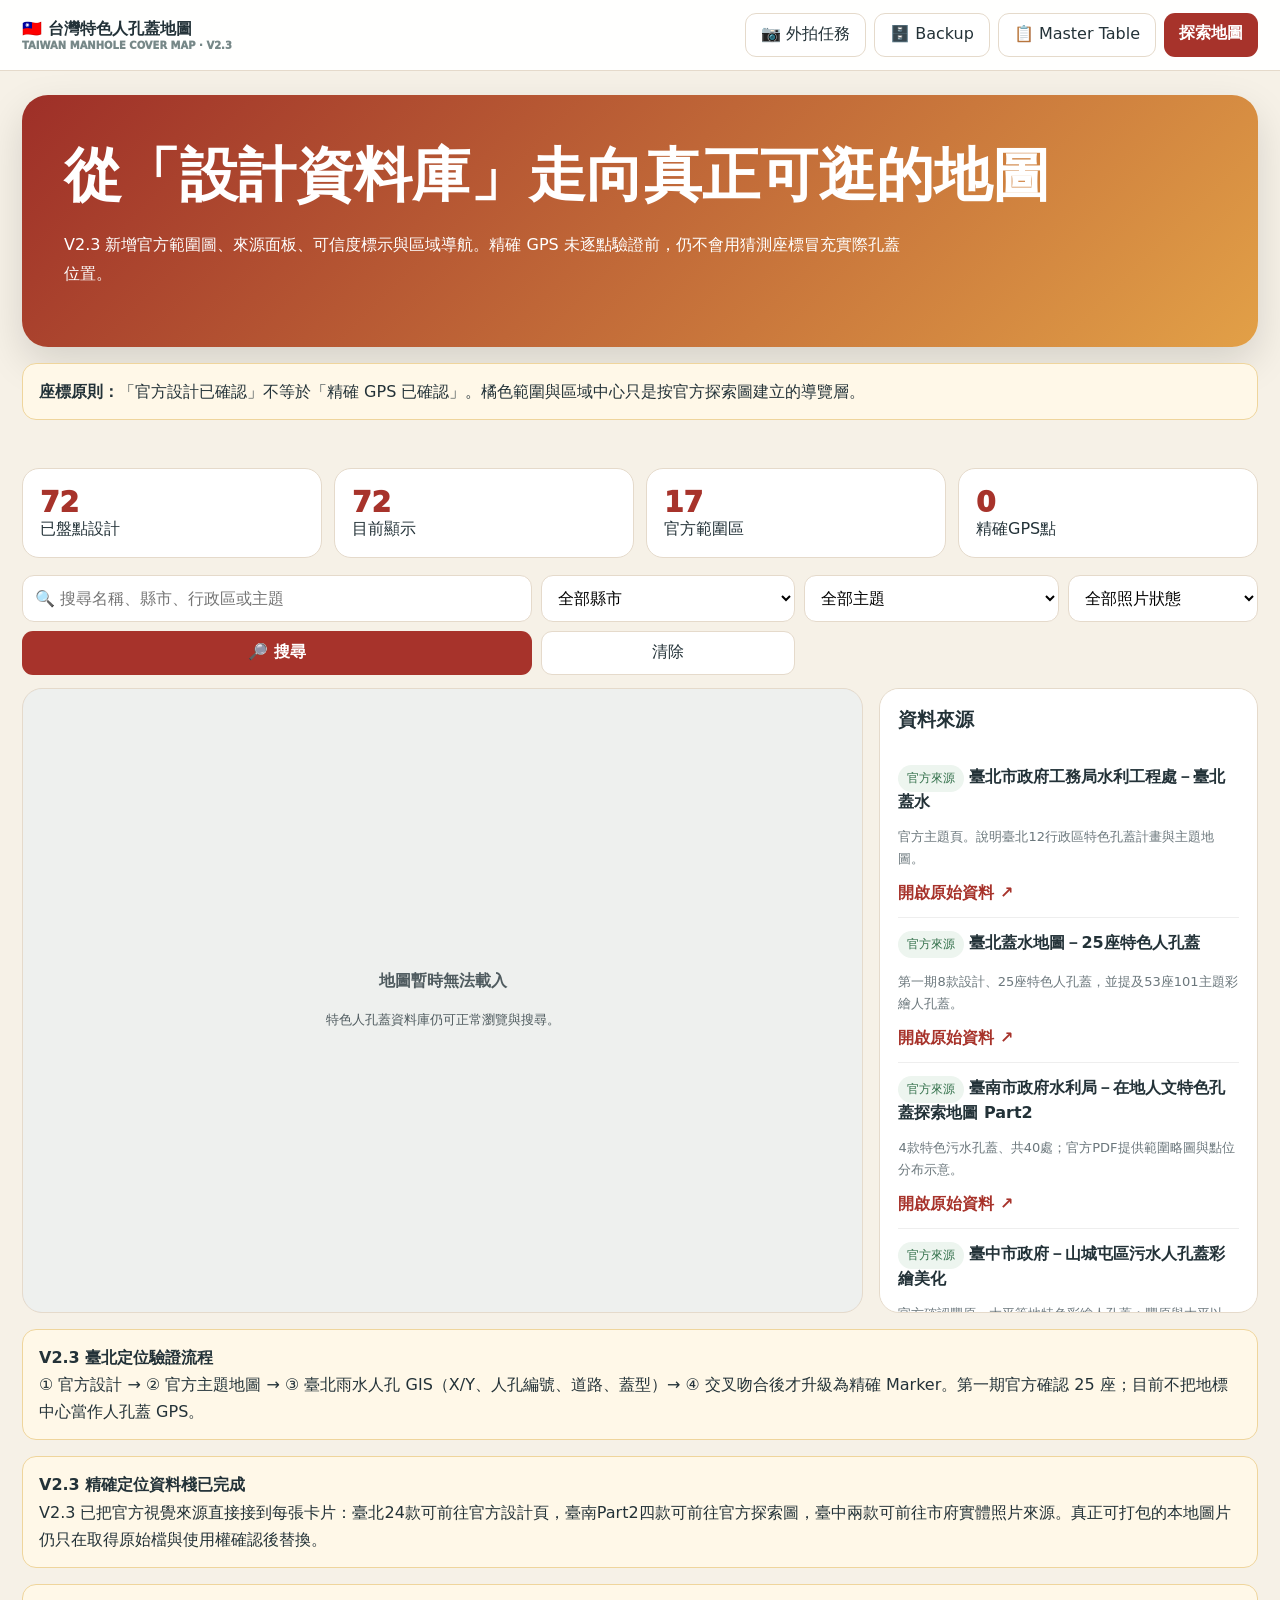
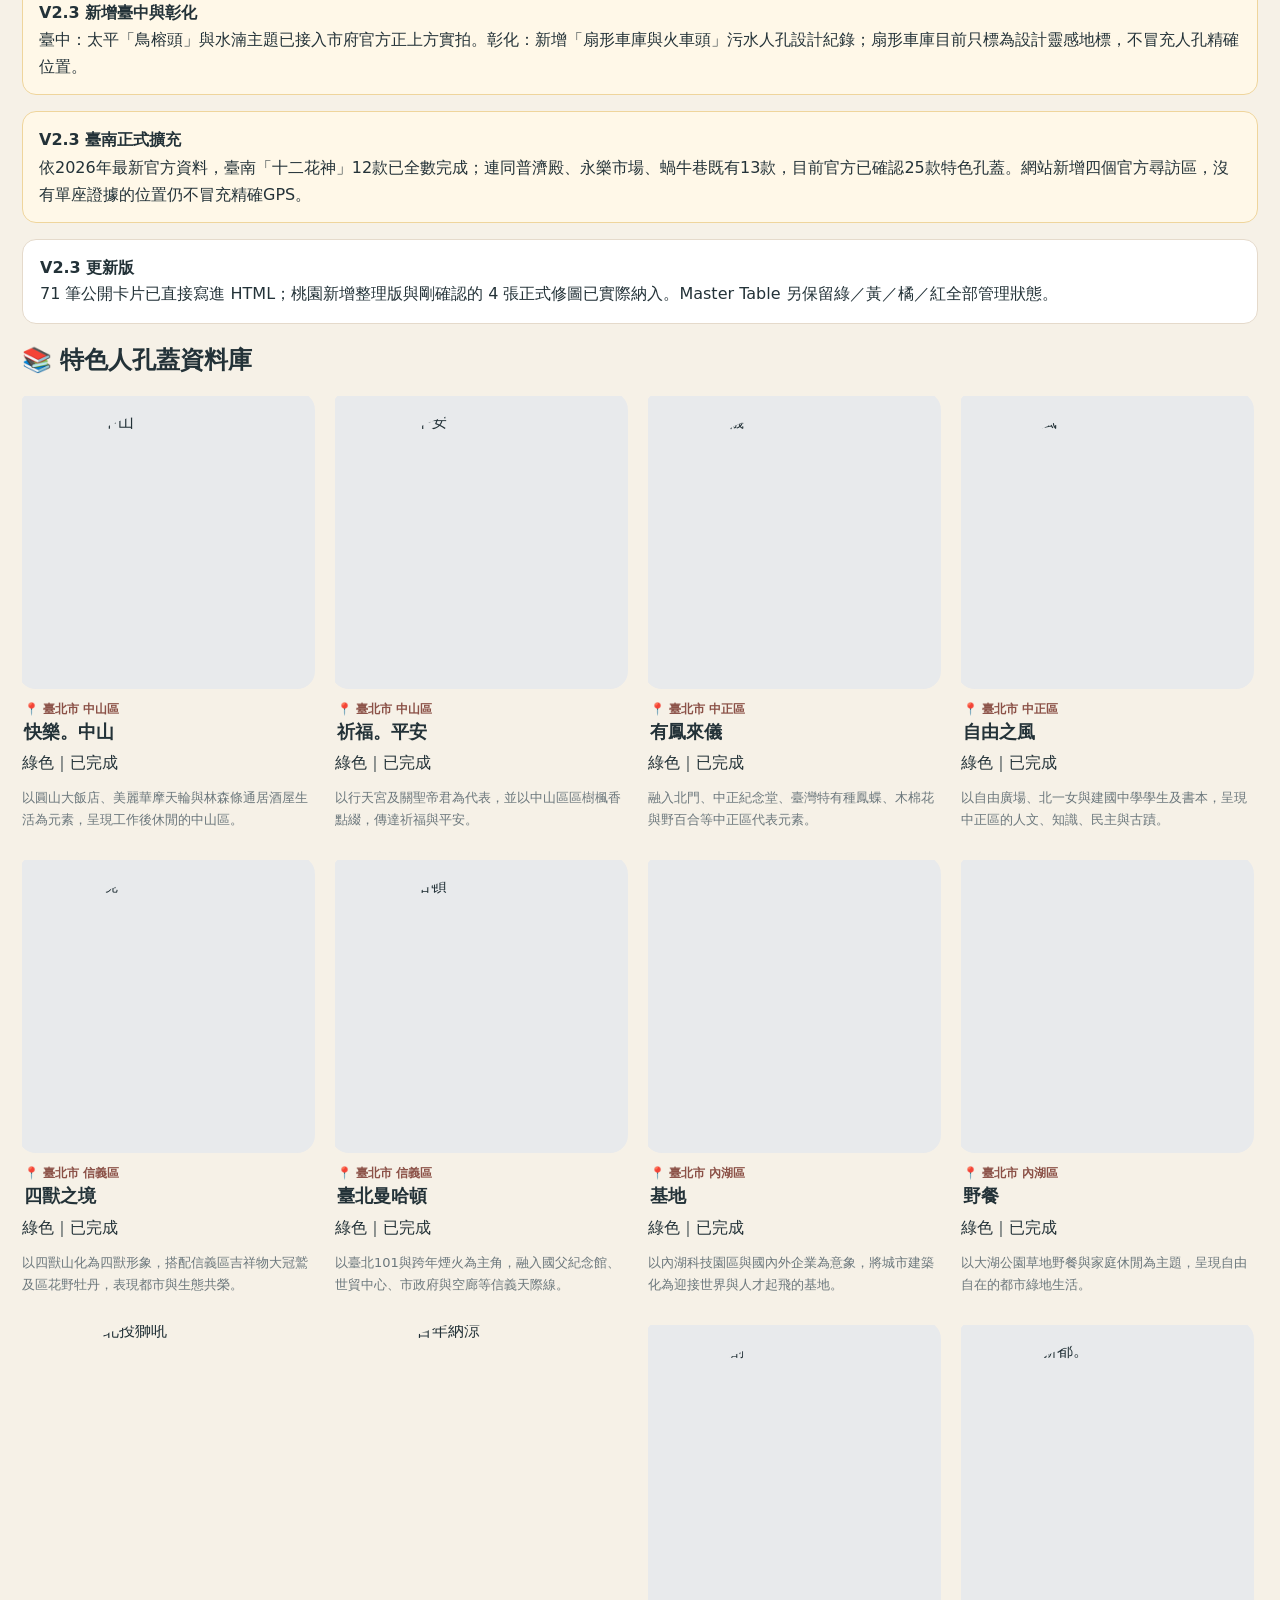
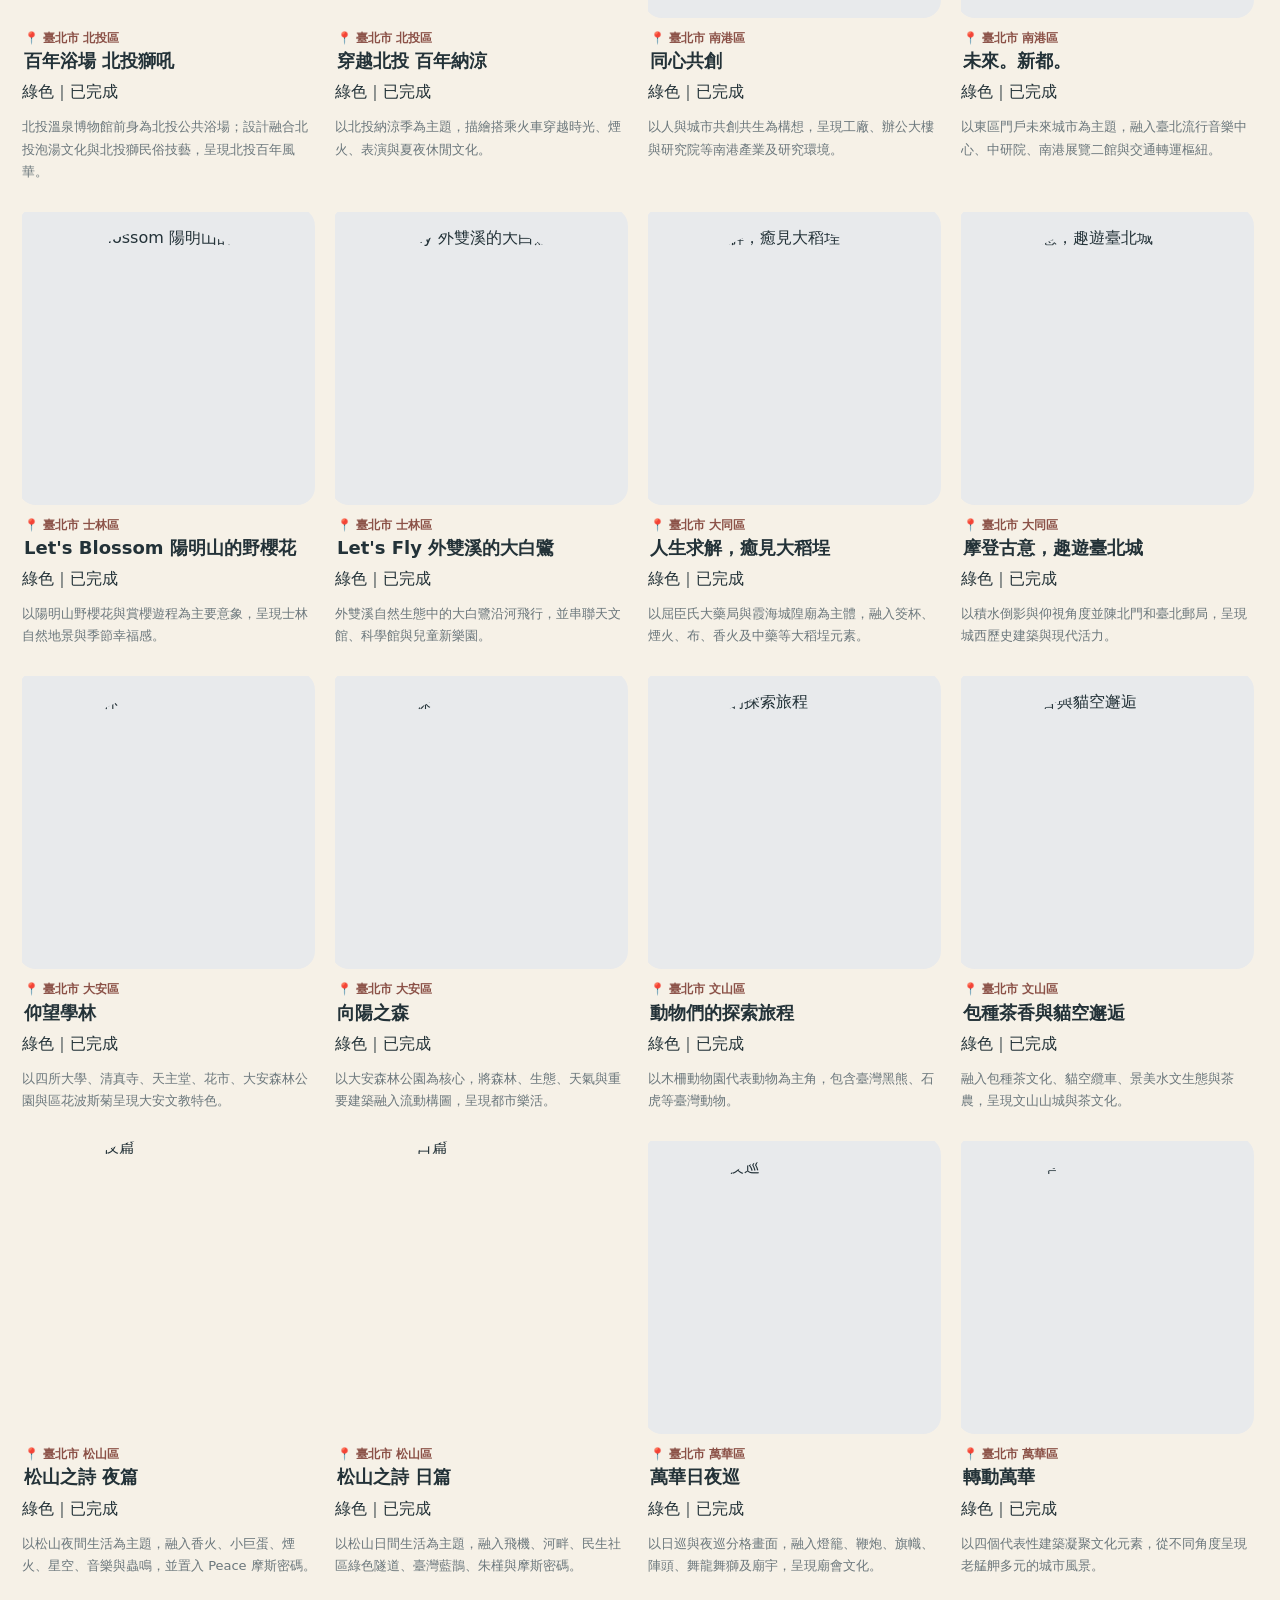
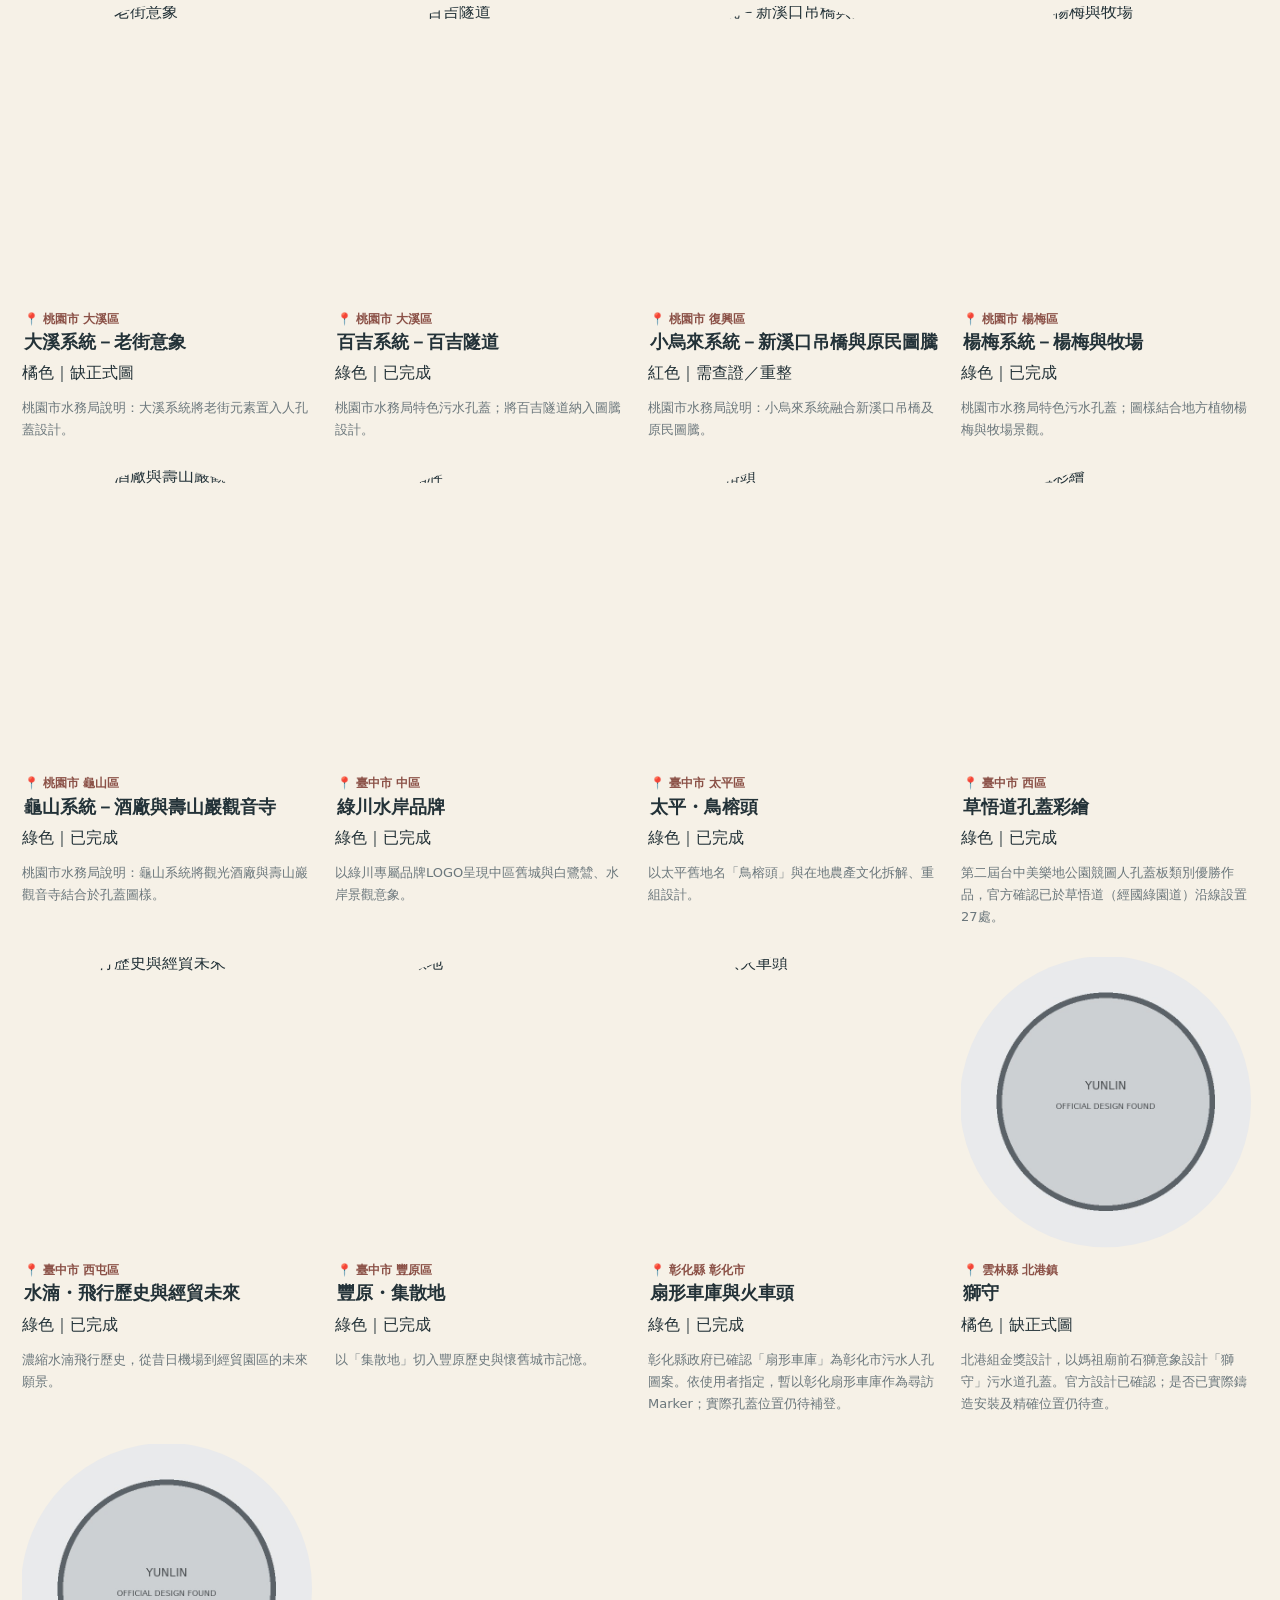
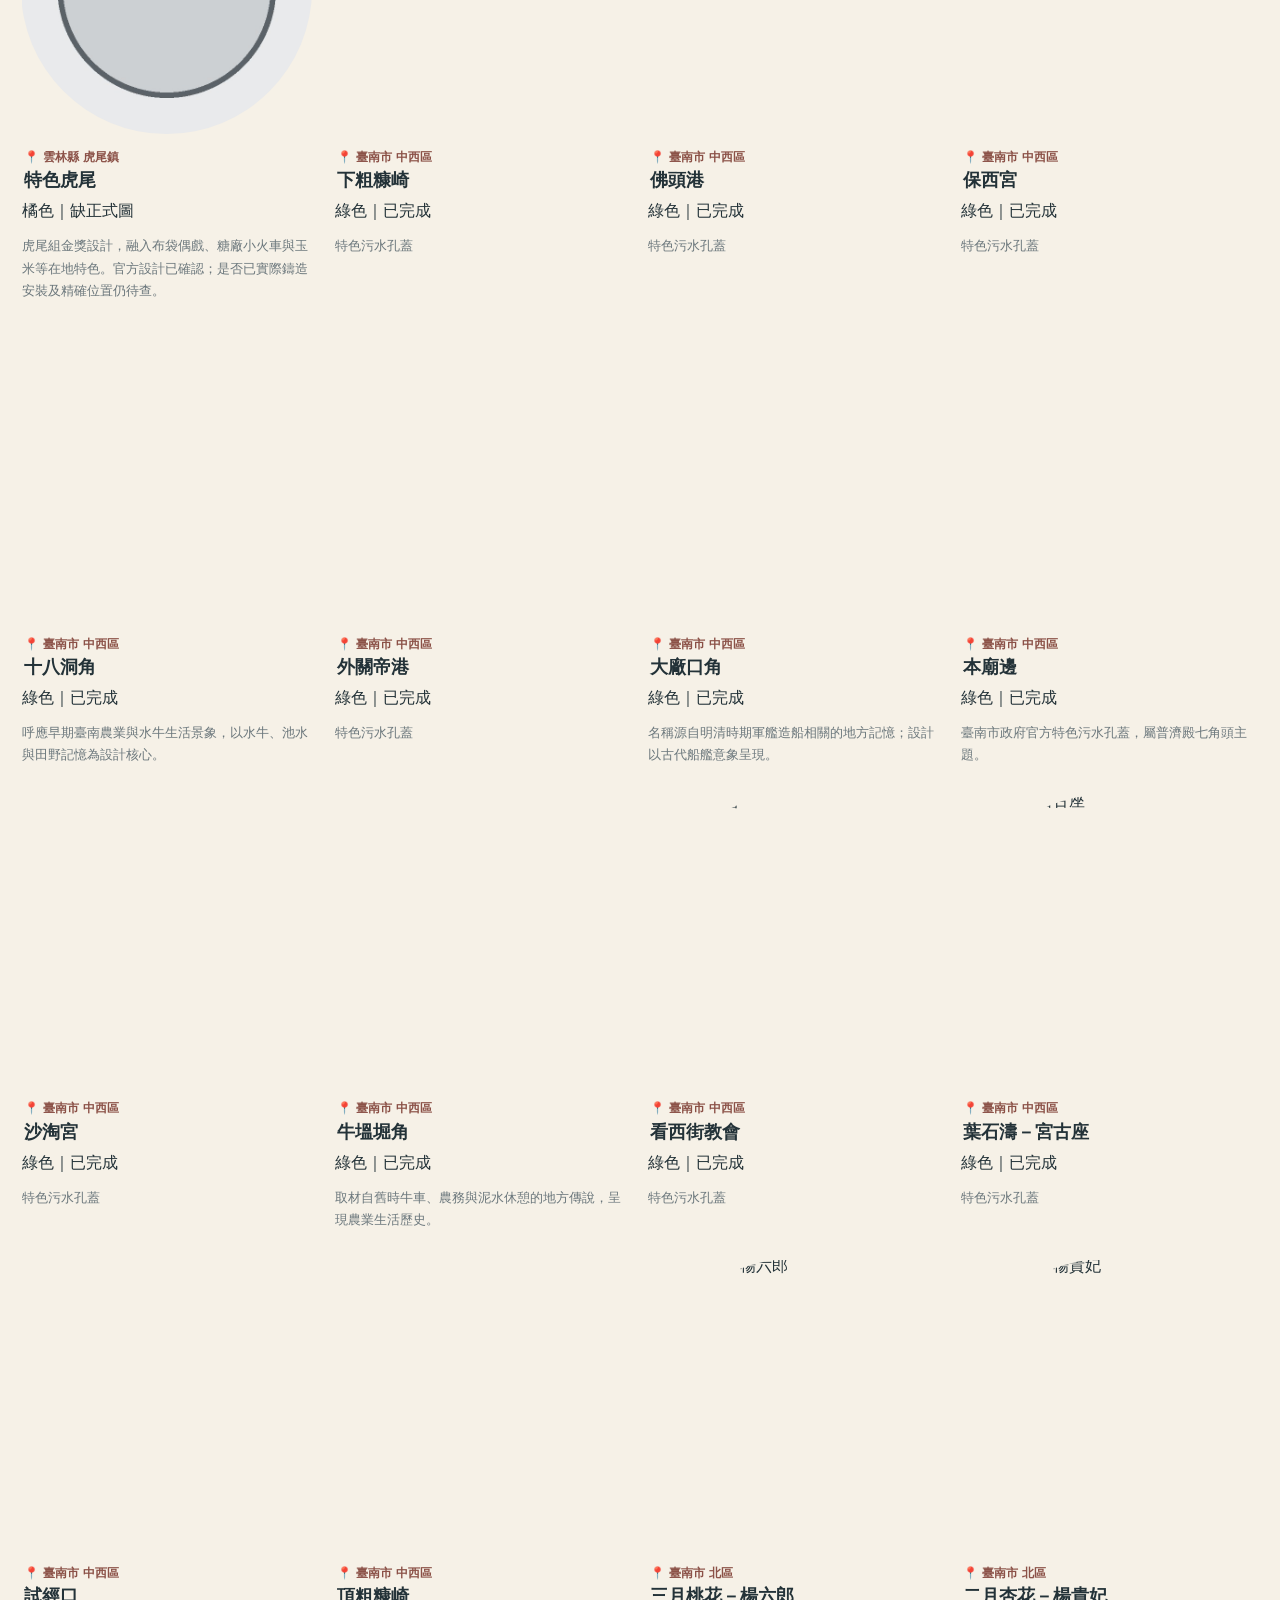
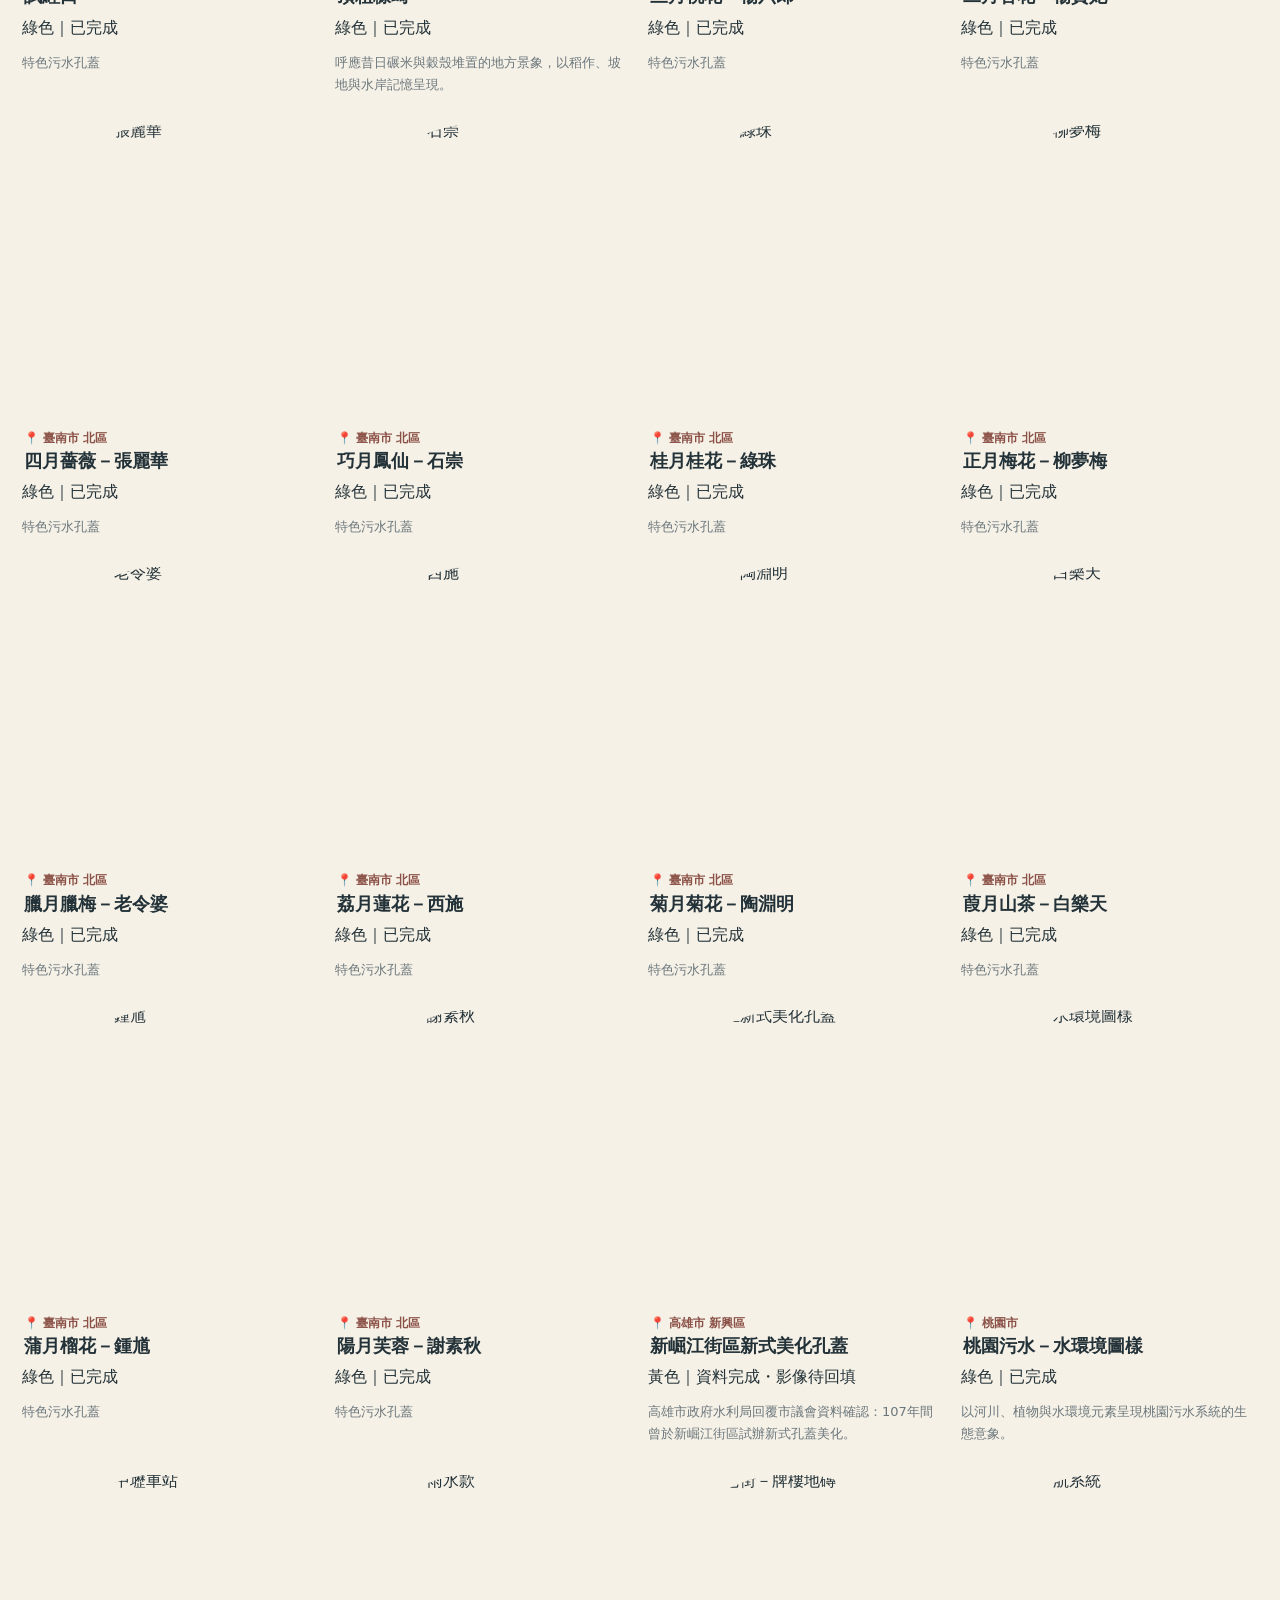
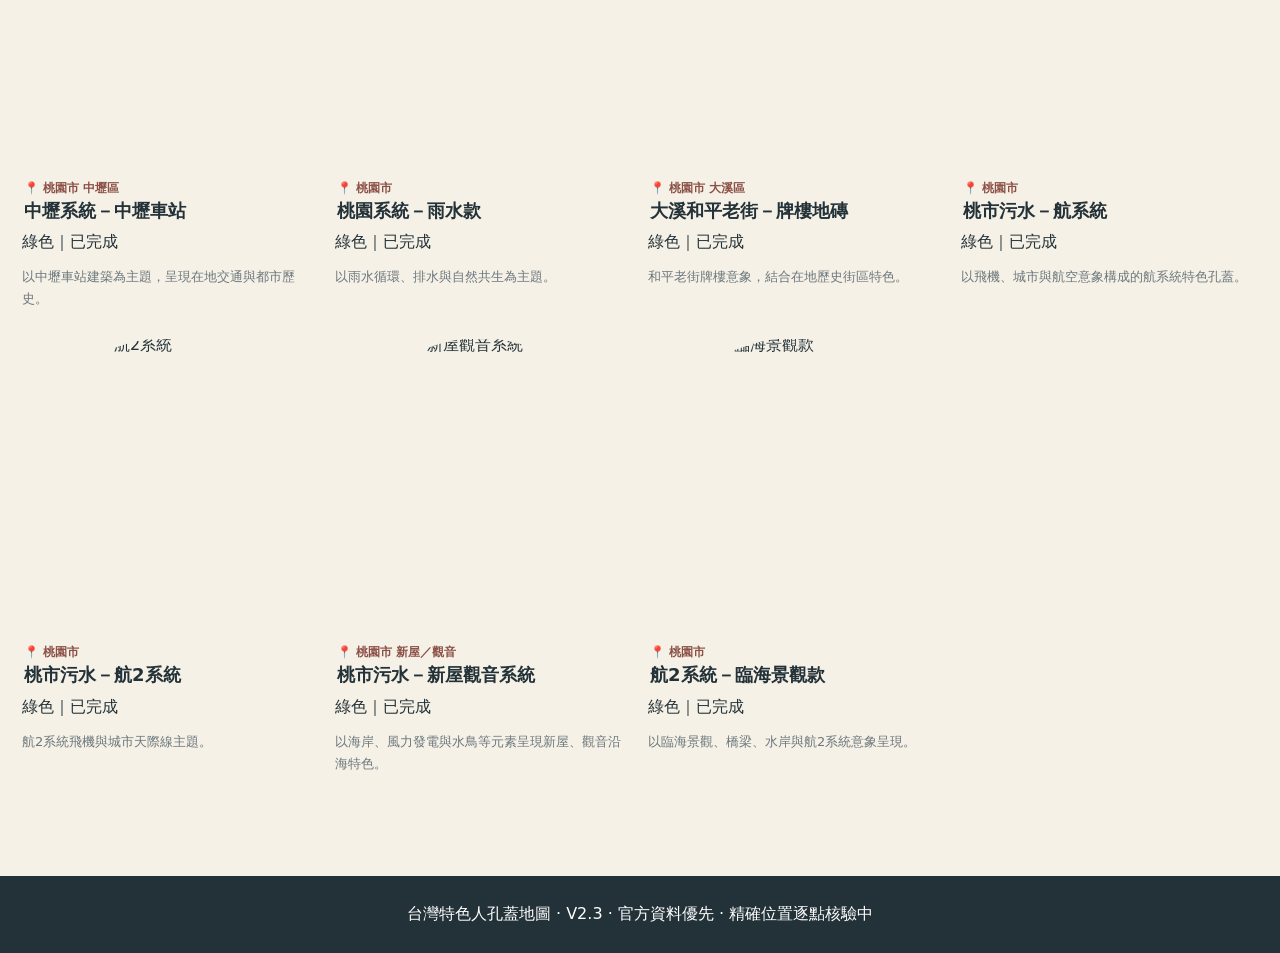
==== commit e2130cd5: "Add files via upload" ====
--- a/index.html
+++ b/index.html
@@ -2,745 +2,379 @@
 <html lang="zh-Hant">
 <head>
 <meta charset="utf-8"><meta name="viewport" content="width=device-width,initial-scale=1">
-<title>台灣特色人孔蓋地圖 V2.0</title>
+<title>台灣特色人孔蓋地圖 V2.3</title>
 <link rel="stylesheet" href="https://unpkg.com/leaflet@1.9.4/dist/leaflet.css">
 <link rel="stylesheet" href="assets/css/style.css">
 </head>
 <body>
-<header><div class="nav"><div class="brand">🇹🇼 台灣特色人孔蓋地圖<small>TAIWAN MANHOLE COVER MAP · V2.0</small></div><div class="navActions" aria-label="主要功能"><a class="btn ghost" href="missions.html">📷 外拍任務</a> <a class="btn ghost" href="backup.html">🗄️ Backup</a> <a class="btn primary" href="#explore" onclick="setTimeout(()=>window.scrollTo({top:document.getElementById('explore').offsetTop-70,behavior:'smooth'}),0)">探索地圖</a></div></div></header>
-<section class="hero"><div class="heroBox"><h1>從「設計資料庫」走向真正可逛的地圖</h1><p>V2.0 新增官方範圍圖、來源面板、可信度標示與區域導航。精確 GPS 未逐點驗證前，仍不會用猜測座標冒充實際孔蓋位置。</p></div><div class="notice"><strong>座標原則：</strong>「官方設計已確認」不等於「精確 GPS 已確認」。橘色範圍與區域中心只是按官方探索圖建立的導覽層。</div></section>
+<header><div class="nav"><div class="brand">🇹🇼 台灣特色人孔蓋地圖<small>TAIWAN MANHOLE COVER MAP · V2.3</small></div><div class="navActions" aria-label="主要功能"><a class="btn ghost" href="missions.html">📷 外拍任務</a> <a class="btn ghost" href="backup.html">🗄️ Backup</a> <a class="btn ghost" href="master.html">📋 Master Table</a> <a class="btn primary" href="#explore" onclick="setTimeout(()=>window.scrollTo({top:document.getElementById('explore').offsetTop-70,behavior:'smooth'}),0)">探索地圖</a></div></div></header>
+<section class="hero"><div class="heroBox"><h1>從「設計資料庫」走向真正可逛的地圖</h1><p>V2.3 新增官方範圍圖、來源面板、可信度標示與區域導航。精確 GPS 未逐點驗證前，仍不會用猜測座標冒充實際孔蓋位置。</p></div><div class="notice"><strong>座標原則：</strong>「官方設計已確認」不等於「精確 GPS 已確認」。橘色範圍與區域中心只是按官方探索圖建立的導覽層。</div></section>
 <main id="explore">
 <div class="stats"><div class="stat"><div class="num" id="total">0</div>已盤點設計</div><div class="stat"><div class="num" id="shown">0</div>目前顯示</div><div class="stat"><div class="num" id="zonesCount">0</div>官方範圍區</div><div class="stat"><div class="num" id="exact">0</div>精確GPS點</div></div>
 <div class="tools"><input id="q" class="field" placeholder="🔍 搜尋名稱、縣市、行政區或主題"><select id="city" class="field"></select><select id="theme" class="field"></select><select id="photo" class="field"><option value="">全部照片狀態</option><option value="official">已實裝官方真實視覺</option><option value="missing">尚待照片實裝</option></select><button id="executeSearch" class="primary executeSearchBtn" type="button">🔎 搜尋</button><button id="reset" class="ghost" type="button">清除</button></div>
 <div class="layout"><div id="map"></div><aside class="panel"><h3>資料來源</h3><div id="sources"></div><h3>可導航的官方確認場域</h3><div id="sites"></div></aside></div>
-<section class="notice"><strong>V2.0 臺北定位驗證流程</strong><br>① 官方設計 → ② 官方主題地圖 → ③ 臺北雨水人孔 GIS（X/Y、人孔編號、道路、蓋型）→ ④ 交叉吻合後才升級為精確 Marker。第一期官方確認 25 座；目前不把地標中心當作人孔蓋 GPS。</section><section class="notice"><strong>V2.0 精確定位資料棧已完成</strong><br>V2.0 已把官方視覺來源直接接到每張卡片：臺北24款可前往官方設計頁，臺南Part2四款可前往官方探索圖，臺中兩款可前往市府實體照片來源。真正可打包的本地圖片仍只在取得原始檔與使用權確認後替換。</section><section class="notice"><strong>V2.0 新增臺中與彰化</strong><br>
-臺中：太平「鳥榕頭」與水湳主題已接入市府官方正上方實拍。彰化：新增「扇形車庫與火車頭」污水人孔設計紀錄；扇形車庫目前只標為設計靈感地標，不冒充人孔精確位置。</section><section class="notice"><strong>V2.0 臺南正式擴充</strong><br>
-依2026年最新官方資料，臺南「十二花神」12款已全數完成；連同普濟殿、永樂市場、蝸牛巷既有13款，目前官方已確認25款特色孔蓋。網站新增四個官方尋訪區，沒有單座證據的位置仍不冒充精確GPS。</section><section class="auditNote"><strong>V2.0 GitHub Pages 穩定版</strong><br>
-72 筆人孔蓋卡片已直接寫進 HTML。就算 JavaScript、JSON 或外部地圖失敗，卡片仍會顯示。</section>
+<section class="notice"><strong>V2.3 臺北定位驗證流程</strong><br>① 官方設計 → ② 官方主題地圖 → ③ 臺北雨水人孔 GIS（X/Y、人孔編號、道路、蓋型）→ ④ 交叉吻合後才升級為精確 Marker。第一期官方確認 25 座；目前不把地標中心當作人孔蓋 GPS。</section><section class="notice"><strong>V2.3 精確定位資料棧已完成</strong><br>V2.3 已把官方視覺來源直接接到每張卡片：臺北24款可前往官方設計頁，臺南Part2四款可前往官方探索圖，臺中兩款可前往市府實體照片來源。真正可打包的本地圖片仍只在取得原始檔與使用權確認後替換。</section><section class="notice"><strong>V2.3 新增臺中與彰化</strong><br>
+臺中：太平「鳥榕頭」與水湳主題已接入市府官方正上方實拍。彰化：新增「扇形車庫與火車頭」污水人孔設計紀錄；扇形車庫目前只標為設計靈感地標，不冒充人孔精確位置。</section><section class="notice"><strong>V2.3 臺南正式擴充</strong><br>
+依2026年最新官方資料，臺南「十二花神」12款已全數完成；連同普濟殿、永樂市場、蝸牛巷既有13款，目前官方已確認25款特色孔蓋。網站新增四個官方尋訪區，沒有單座證據的位置仍不冒充精確GPS。</section><section class="auditNote"><strong>V2.3 更新版</strong><br>71 筆公開卡片已直接寫進 HTML；桃園新增整理版與剛確認的 4 張正式修圖已實際納入。Master Table 另保留綠／黃／橘／紅全部管理狀態。</section>
 <h2 id="resultsHeading">📚 特色人孔蓋資料庫</h2>
 <div id="staticCards" class="cards staticCards" hidden>
 <article class="photoCard staticFallbackCard" data-static-id="TP-006">
-  <div class="coverWrap coverOnly roundCover">
-    <img src="https://irp.cdn-website.com/02d57c49/dms3rep/multi/opt/%E4%B8%AD%E5%B1%B1%28%E5%BF%AB%E6%A8%82-%E4%B8%AD%E5%B1%B1%29-1920w.webp" alt="快樂。中山" loading="lazy">
-  </div>
-  <div class="coverCaption">
-    <div class="coverCaptionArea">📍 臺北市 中山區</div>
-    <div class="coverCaptionTitle">快樂。中山</div>
-  </div>
-  <p class="muted">以圓山大飯店、美麗華摩天輪與林森條通居酒屋生活為元素，呈現工作後休閒的中山區。</p>
-</article>
+<div class="coverWrap coverOnly"><img src="https://irp.cdn-website.com/02d57c49/dms3rep/multi/opt/%E4%B8%AD%E5%B1%B1%28%E5%BF%AB%E6%A8%82-%E4%B8%AD%E5%B1%B1%29-1920w.webp" alt="快樂。中山" loading="lazy"></div>
+<div class="coverCaption"><div class="coverCaptionArea">📍 臺北市 中山區</div><div class="coverCaptionTitle">快樂。中山</div></div>
+<span class="masterStatus status-green">綠色｜已完成</span>
+<p class="muted">以圓山大飯店、美麗華摩天輪與林森條通居酒屋生活為元素，呈現工作後休閒的中山區。</p></article>
 <article class="photoCard staticFallbackCard" data-static-id="TP-005">
-  <div class="coverWrap coverOnly roundCover">
-    <img src="https://irp.cdn-website.com/02d57c49/dms3rep/multi/opt/%E4%B8%AD%E5%B1%B1%28%E7%A5%88%E7%A6%8F-%E5%B9%B3%E5%AE%89%29-1920w.webp" alt="祈福。平安" loading="lazy">
-  </div>
-  <div class="coverCaption">
-    <div class="coverCaptionArea">📍 臺北市 中山區</div>
-    <div class="coverCaptionTitle">祈福。平安</div>
-  </div>
-  <p class="muted">以行天宮及關聖帝君為代表，並以中山區區樹楓香點綴，傳達祈福與平安。</p>
-</article>
+<div class="coverWrap coverOnly"><img src="https://irp.cdn-website.com/02d57c49/dms3rep/multi/opt/%E4%B8%AD%E5%B1%B1%28%E7%A5%88%E7%A6%8F-%E5%B9%B3%E5%AE%89%29-1920w.webp" alt="祈福。平安" loading="lazy"></div>
+<div class="coverCaption"><div class="coverCaptionArea">📍 臺北市 中山區</div><div class="coverCaptionTitle">祈福。平安</div></div>
+<span class="masterStatus status-green">綠色｜已完成</span>
+<p class="muted">以行天宮及關聖帝君為代表，並以中山區區樹楓香點綴，傳達祈福與平安。</p></article>
 <article class="photoCard staticFallbackCard" data-static-id="TP-002">
-  <div class="coverWrap coverOnly roundCover">
-    <img src="https://irp.cdn-website.com/02d57c49/dms3rep/multi/opt/%E4%B8%AD%E6%AD%A3%28%E6%9C%89%E9%B3%B3%E4%BE%86%E5%84%80%29-1920w.webp" alt="有鳳來儀" loading="lazy">
-  </div>
-  <div class="coverCaption">
-    <div class="coverCaptionArea">📍 臺北市 中正區</div>
-    <div class="coverCaptionTitle">有鳳來儀</div>
-  </div>
-  <p class="muted">融入北門、中正紀念堂、臺灣特有種鳳蝶、木棉花與野百合等中正區代表元素。</p>
-</article>
+<div class="coverWrap coverOnly"><img src="https://irp.cdn-website.com/02d57c49/dms3rep/multi/opt/%E4%B8%AD%E6%AD%A3%28%E6%9C%89%E9%B3%B3%E4%BE%86%E5%84%80%29-1920w.webp" alt="有鳳來儀" loading="lazy"></div>
+<div class="coverCaption"><div class="coverCaptionArea">📍 臺北市 中正區</div><div class="coverCaptionTitle">有鳳來儀</div></div>
+<span class="masterStatus status-green">綠色｜已完成</span>
+<p class="muted">融入北門、中正紀念堂、臺灣特有種鳳蝶、木棉花與野百合等中正區代表元素。</p></article>
 <article class="photoCard staticFallbackCard" data-static-id="TP-001">
-  <div class="coverWrap coverOnly roundCover">
-    <img src="https://irp.cdn-website.com/02d57c49/dms3rep/multi/opt/%E4%B8%AD%E6%AD%A3%28%E8%87%AA%E7%94%B1%E4%B9%8B%E9%A2%A8%29-1920w.webp" alt="自由之風" loading="lazy">
-  </div>
-  <div class="coverCaption">
-    <div class="coverCaptionArea">📍 臺北市 中正區</div>
-    <div class="coverCaptionTitle">自由之風</div>
-  </div>
-  <p class="muted">以自由廣場、北一女與建國中學學生及書本，呈現中正區的人文、知識、民主與古蹟。</p>
-</article>
+<div class="coverWrap coverOnly"><img src="https://irp.cdn-website.com/02d57c49/dms3rep/multi/opt/%E4%B8%AD%E6%AD%A3%28%E8%87%AA%E7%94%B1%E4%B9%8B%E9%A2%A8%29-1920w.webp" alt="自由之風" loading="lazy"></div>
+<div class="coverCaption"><div class="coverCaptionArea">📍 臺北市 中正區</div><div class="coverCaptionTitle">自由之風</div></div>
+<span class="masterStatus status-green">綠色｜已完成</span>
+<p class="muted">以自由廣場、北一女與建國中學學生及書本，呈現中正區的人文、知識、民主與古蹟。</p></article>
 <article class="photoCard staticFallbackCard" data-static-id="TP-013">
-  <div class="coverWrap coverOnly roundCover">
-    <img src="https://irp.cdn-website.com/02d57c49/dms3rep/multi/opt/%E4%BF%A1%E7%BE%A9%28%E5%9B%9B%E7%8D%B8%E4%B9%8B%E5%A2%83%29-1920w.webp" alt="四獸之境" loading="lazy">
-  </div>
-  <div class="coverCaption">
-    <div class="coverCaptionArea">📍 臺北市 信義區</div>
-    <div class="coverCaptionTitle">四獸之境</div>
-  </div>
-  <p class="muted">以四獸山化為四獸形象，搭配信義區吉祥物大冠鷲及區花野牡丹，表現都市與生態共榮。</p>
-</article>
+<div class="coverWrap coverOnly"><img src="https://irp.cdn-website.com/02d57c49/dms3rep/multi/opt/%E4%BF%A1%E7%BE%A9%28%E5%9B%9B%E7%8D%B8%E4%B9%8B%E5%A2%83%29-1920w.webp" alt="四獸之境" loading="lazy"></div>
+<div class="coverCaption"><div class="coverCaptionArea">📍 臺北市 信義區</div><div class="coverCaptionTitle">四獸之境</div></div>
+<span class="masterStatus status-green">綠色｜已完成</span>
+<p class="muted">以四獸山化為四獸形象，搭配信義區吉祥物大冠鷲及區花野牡丹，表現都市與生態共榮。</p></article>
 <article class="photoCard staticFallbackCard" data-static-id="TP-014">
-  <div class="coverWrap coverOnly roundCover">
-    <img src="https://irp.cdn-website.com/02d57c49/dms3rep/multi/opt/%E4%BF%A1%E7%BE%A9%28%E8%87%BA%E5%8C%97%E6%9B%BC%E5%93%88%E9%A0%93%29-1920w.webp" alt="臺北曼哈頓" loading="lazy">
-  </div>
-  <div class="coverCaption">
-    <div class="coverCaptionArea">📍 臺北市 信義區</div>
-    <div class="coverCaptionTitle">臺北曼哈頓</div>
-  </div>
-  <p class="muted">以臺北101與跨年煙火為主角，融入國父紀念館、世貿中心、市政府與空廊等信義天際線。</p>
-</article>
+<div class="coverWrap coverOnly"><img src="https://irp.cdn-website.com/02d57c49/dms3rep/multi/opt/%E4%BF%A1%E7%BE%A9%28%E8%87%BA%E5%8C%97%E6%9B%BC%E5%93%88%E9%A0%93%29-1920w.webp" alt="臺北曼哈頓" loading="lazy"></div>
+<div class="coverCaption"><div class="coverCaptionArea">📍 臺北市 信義區</div><div class="coverCaptionTitle">臺北曼哈頓</div></div>
+<span class="masterStatus status-green">綠色｜已完成</span>
+<p class="muted">以臺北101與跨年煙火為主角，融入國父紀念館、世貿中心、市政府與空廊等信義天際線。</p></article>
 <article class="photoCard staticFallbackCard" data-static-id="TP-020">
-  <div class="coverWrap coverOnly roundCover">
-    <img src="https://irp.cdn-website.com/02d57c49/dms3rep/multi/opt/%E5%85%A7%E6%B9%96%28%E5%9F%BA%E5%9C%B0%29-1920w.webp" alt="基地" loading="lazy">
-  </div>
-  <div class="coverCaption">
-    <div class="coverCaptionArea">📍 臺北市 內湖區</div>
-    <div class="coverCaptionTitle">基地</div>
-  </div>
-  <p class="muted">以內湖科技園區與國內外企業為意象，將城市建築化為迎接世界與人才起飛的基地。</p>
-</article>
+<div class="coverWrap coverOnly"><img src="https://irp.cdn-website.com/02d57c49/dms3rep/multi/opt/%E5%85%A7%E6%B9%96%28%E5%9F%BA%E5%9C%B0%29-1920w.webp" alt="基地" loading="lazy"></div>
+<div class="coverCaption"><div class="coverCaptionArea">📍 臺北市 內湖區</div><div class="coverCaptionTitle">基地</div></div>
+<span class="masterStatus status-green">綠色｜已完成</span>
+<p class="muted">以內湖科技園區與國內外企業為意象，將城市建築化為迎接世界與人才起飛的基地。</p></article>
 <article class="photoCard staticFallbackCard" data-static-id="TP-019">
-  <div class="coverWrap coverOnly roundCover">
-    <img src="https://irp.cdn-website.com/02d57c49/dms3rep/multi/opt/%E5%85%A7%E6%B9%96%28%E9%87%8E%E9%A4%90%29-1920w.webp" alt="野餐" loading="lazy">
-  </div>
-  <div class="coverCaption">
-    <div class="coverCaptionArea">📍 臺北市 內湖區</div>
-    <div class="coverCaptionTitle">野餐</div>
-  </div>
-  <p class="muted">以大湖公園草地野餐與家庭休閒為主題，呈現自由自在的都市綠地生活。</p>
-</article>
+<div class="coverWrap coverOnly"><img src="https://irp.cdn-website.com/02d57c49/dms3rep/multi/opt/%E5%85%A7%E6%B9%96%28%E9%87%8E%E9%A4%90%29-1920w.webp" alt="野餐" loading="lazy"></div>
+<div class="coverCaption"><div class="coverCaptionArea">📍 臺北市 內湖區</div><div class="coverCaptionTitle">野餐</div></div>
+<span class="masterStatus status-green">綠色｜已完成</span>
+<p class="muted">以大湖公園草地野餐與家庭休閒為主題，呈現自由自在的都市綠地生活。</p></article>
 <article class="photoCard staticFallbackCard" data-static-id="TP-017">
-  <div class="coverWrap coverOnly roundCover">
-    <img src="https://www-ws.gov.taipei/001/Upload/730/relpic/62369/9017240/4f31cb99-adf4-4a0f-ab56-3c1952391e04.png" alt="百年浴場 北投獅吼" loading="lazy">
-  </div>
-  <div class="coverCaption">
-    <div class="coverCaptionArea">📍 臺北市 北投區</div>
-    <div class="coverCaptionTitle">百年浴場 北投獅吼</div>
-  </div>
-  <p class="muted">北投溫泉博物館前身為北投公共浴場；設計融合北投泡湯文化與北投獅民俗技藝，呈現北投百年風華。</p>
-</article>
+<div class="coverWrap coverOnly"><img src="https://www-ws.gov.taipei/001/Upload/730/relpic/62369/9017240/4f31cb99-adf4-4a0f-ab56-3c1952391e04.png" alt="百年浴場 北投獅吼" loading="lazy"></div>
+<div class="coverCaption"><div class="coverCaptionArea">📍 臺北市 北投區</div><div class="coverCaptionTitle">百年浴場 北投獅吼</div></div>
+<span class="masterStatus status-green">綠色｜已完成</span>
+<p class="muted">北投溫泉博物館前身為北投公共浴場；設計融合北投泡湯文化與北投獅民俗技藝，呈現北投百年風華。</p></article>
 <article class="photoCard staticFallbackCard" data-static-id="TP-018">
-  <div class="coverWrap coverOnly roundCover">
-    <img src="https://www-ws.gov.taipei/001/Upload/730/relpic/62369/9017240/8bde2733-d197-4125-a56a-d401b74c259a.png" alt="穿越北投 百年納涼" loading="lazy">
-  </div>
-  <div class="coverCaption">
-    <div class="coverCaptionArea">📍 臺北市 北投區</div>
-    <div class="coverCaptionTitle">穿越北投 百年納涼</div>
-  </div>
-  <p class="muted">以北投納涼季為主題，描繪搭乘火車穿越時光、煙火、表演與夏夜休閒文化。</p>
-</article>
+<div class="coverWrap coverOnly"><img src="https://www-ws.gov.taipei/001/Upload/730/relpic/62369/9017240/8bde2733-d197-4125-a56a-d401b74c259a.png" alt="穿越北投 百年納涼" loading="lazy"></div>
+<div class="coverCaption"><div class="coverCaptionArea">📍 臺北市 北投區</div><div class="coverCaptionTitle">穿越北投 百年納涼</div></div>
+<span class="masterStatus status-green">綠色｜已完成</span>
+<p class="muted">以北投納涼季為主題，描繪搭乘火車穿越時光、煙火、表演與夏夜休閒文化。</p></article>
 <article class="photoCard staticFallbackCard" data-static-id="TP-022">
-  <div class="coverWrap coverOnly roundCover">
-    <img src="https://irp.cdn-website.com/02d57c49/dms3rep/multi/opt/%E5%8D%97%E6%B8%AF%28%E5%90%8C%E5%BF%83%E5%85%B1%E5%89%B5%29-1920w.webp" alt="同心共創" loading="lazy">
-  </div>
-  <div class="coverCaption">
-    <div class="coverCaptionArea">📍 臺北市 南港區</div>
-    <div class="coverCaptionTitle">同心共創</div>
-  </div>
-  <p class="muted">以人與城市共創共生為構想，呈現工廠、辦公大樓與研究院等南港產業及研究環境。</p>
-</article>
+<div class="coverWrap coverOnly"><img src="https://irp.cdn-website.com/02d57c49/dms3rep/multi/opt/%E5%8D%97%E6%B8%AF%28%E5%90%8C%E5%BF%83%E5%85%B1%E5%89%B5%29-1920w.webp" alt="同心共創" loading="lazy"></div>
+<div class="coverCaption"><div class="coverCaptionArea">📍 臺北市 南港區</div><div class="coverCaptionTitle">同心共創</div></div>
+<span class="masterStatus status-green">綠色｜已完成</span>
+<p class="muted">以人與城市共創共生為構想，呈現工廠、辦公大樓與研究院等南港產業及研究環境。</p></article>
 <article class="photoCard staticFallbackCard" data-static-id="TP-021">
-  <div class="coverWrap coverOnly roundCover">
-    <img src="https://lirp.cdn-website.com/02d57c49/dms3rep/multi/opt/%E5%8D%97%E6%B8%AF%28%E6%9C%AA%E4%BE%86-%E6%96%B0%E9%83%BD-%29-1920w.webp" alt="未來。新都。" loading="lazy">
-  </div>
-  <div class="coverCaption">
-    <div class="coverCaptionArea">📍 臺北市 南港區</div>
-    <div class="coverCaptionTitle">未來。新都。</div>
-  </div>
-  <p class="muted">以東區門戶未來城市為主題，融入臺北流行音樂中心、中研院、南港展覽二館與交通轉運樞紐。</p>
-</article>
+<div class="coverWrap coverOnly"><img src="https://lirp.cdn-website.com/02d57c49/dms3rep/multi/opt/%E5%8D%97%E6%B8%AF%28%E6%9C%AA%E4%BE%86-%E6%96%B0%E9%83%BD-%29-1920w.webp" alt="未來。新都。" loading="lazy"></div>
+<div class="coverCaption"><div class="coverCaptionArea">📍 臺北市 南港區</div><div class="coverCaptionTitle">未來。新都。</div></div>
+<span class="masterStatus status-green">綠色｜已完成</span>
+<p class="muted">以東區門戶未來城市為主題，融入臺北流行音樂中心、中研院、南港展覽二館與交通轉運樞紐。</p></article>
 <article class="photoCard staticFallbackCard" data-static-id="TP-016">
-  <div class="coverWrap coverOnly roundCover">
-    <img src="https://irp.cdn-website.com/02d57c49/dms3rep/multi/opt/%E5%A3%AB%E6%9E%97%28Let-sBlossom%E9%99%BD%E6%98%8E%E5%B1%B1%E7%9A%84%E9%87%8E%E6%AB%BB%E8%8A%B1%29-1920w.webp" alt="Let&#x27;s Blossom 陽明山的野櫻花" loading="lazy">
-  </div>
-  <div class="coverCaption">
-    <div class="coverCaptionArea">📍 臺北市 士林區</div>
-    <div class="coverCaptionTitle">Let&#x27;s Blossom 陽明山的野櫻花</div>
-  </div>
-  <p class="muted">以陽明山野櫻花與賞櫻遊程為主要意象，呈現士林自然地景與季節幸福感。</p>
-</article>
+<div class="coverWrap coverOnly"><img src="https://irp.cdn-website.com/02d57c49/dms3rep/multi/opt/%E5%A3%AB%E6%9E%97%28Let-sBlossom%E9%99%BD%E6%98%8E%E5%B1%B1%E7%9A%84%E9%87%8E%E6%AB%BB%E8%8A%B1%29-1920w.webp" alt="Let&#x27;s Blossom 陽明山的野櫻花" loading="lazy"></div>
+<div class="coverCaption"><div class="coverCaptionArea">📍 臺北市 士林區</div><div class="coverCaptionTitle">Let&#x27;s Blossom 陽明山的野櫻花</div></div>
+<span class="masterStatus status-green">綠色｜已完成</span>
+<p class="muted">以陽明山野櫻花與賞櫻遊程為主要意象，呈現士林自然地景與季節幸福感。</p></article>
 <article class="photoCard staticFallbackCard" data-static-id="TP-015">
-  <div class="coverWrap coverOnly roundCover">
-    <img src="https://lirp.cdn-website.com/02d57c49/dms3rep/multi/opt/%E5%A3%AB%E6%9E%97%28Let-sFly%E5%A4%96%E9%9B%99%E6%BA%AA%E7%9A%84%E5%A4%A7%E7%99%BD%E9%B7%BA%29-1920w.webp" alt="Let&#x27;s Fly 外雙溪的大白鷺" loading="lazy">
-  </div>
-  <div class="coverCaption">
-    <div class="coverCaptionArea">📍 臺北市 士林區</div>
-    <div class="coverCaptionTitle">Let&#x27;s Fly 外雙溪的大白鷺</div>
-  </div>
-  <p class="muted">外雙溪自然生態中的大白鷺沿河飛行，並串聯天文館、科學館與兒童新樂園。</p>
-</article>
+<div class="coverWrap coverOnly"><img src="https://lirp.cdn-website.com/02d57c49/dms3rep/multi/opt/%E5%A3%AB%E6%9E%97%28Let-sFly%E5%A4%96%E9%9B%99%E6%BA%AA%E7%9A%84%E5%A4%A7%E7%99%BD%E9%B7%BA%29-1920w.webp" alt="Let&#x27;s Fly 外雙溪的大白鷺" loading="lazy"></div>
+<div class="coverCaption"><div class="coverCaptionArea">📍 臺北市 士林區</div><div class="coverCaptionTitle">Let&#x27;s Fly 外雙溪的大白鷺</div></div>
+<span class="masterStatus status-green">綠色｜已完成</span>
+<p class="muted">外雙溪自然生態中的大白鷺沿河飛行，並串聯天文館、科學館與兒童新樂園。</p></article>
 <article class="photoCard staticFallbackCard" data-static-id="TP-003">
-  <div class="coverWrap coverOnly roundCover">
-    <img src="https://lirp.cdn-website.com/02d57c49/dms3rep/multi/opt/%E5%A4%A7%E5%90%8C%28%E4%BA%BA%E7%94%9F%E6%B1%82%E8%A7%A3-%E7%99%92%E8%A6%8B%E5%A4%A7%E7%A8%BB%E5%9F%95%29-1920w.webp" alt="人生求解，癒見大稻埕" loading="lazy">
-  </div>
-  <div class="coverCaption">
-    <div class="coverCaptionArea">📍 臺北市 大同區</div>
-    <div class="coverCaptionTitle">人生求解，癒見大稻埕</div>
-  </div>
-  <p class="muted">以屈臣氏大藥局與霞海城隍廟為主體，融入筊杯、煙火、布、香火及中藥等大稻埕元素。</p>
-</article>
+<div class="coverWrap coverOnly"><img src="https://lirp.cdn-website.com/02d57c49/dms3rep/multi/opt/%E5%A4%A7%E5%90%8C%28%E4%BA%BA%E7%94%9F%E6%B1%82%E8%A7%A3-%E7%99%92%E8%A6%8B%E5%A4%A7%E7%A8%BB%E5%9F%95%29-1920w.webp" alt="人生求解，癒見大稻埕" loading="lazy"></div>
+<div class="coverCaption"><div class="coverCaptionArea">📍 臺北市 大同區</div><div class="coverCaptionTitle">人生求解，癒見大稻埕</div></div>
+<span class="masterStatus status-green">綠色｜已完成</span>
+<p class="muted">以屈臣氏大藥局與霞海城隍廟為主體，融入筊杯、煙火、布、香火及中藥等大稻埕元素。</p></article>
 <article class="photoCard staticFallbackCard" data-static-id="TP-004">
-  <div class="coverWrap coverOnly roundCover">
-    <img src="https://irp.cdn-website.com/02d57c49/dms3rep/multi/opt/%E5%A4%A7%E5%90%8C%28%E6%91%A9%E7%99%BB%E5%8F%A4%E6%84%8F-%E8%B6%A3%E9%81%8A%E8%87%BA%E5%8C%97%E5%9F%8E%29-1920w.webp" alt="摩登古意，趣遊臺北城" loading="lazy">
-  </div>
-  <div class="coverCaption">
-    <div class="coverCaptionArea">📍 臺北市 大同區</div>
-    <div class="coverCaptionTitle">摩登古意，趣遊臺北城</div>
-  </div>
-  <p class="muted">以積水倒影與仰視角度並陳北門和臺北郵局，呈現城西歷史建築與現代活力。</p>
-</article>
+<div class="coverWrap coverOnly"><img src="https://irp.cdn-website.com/02d57c49/dms3rep/multi/opt/%E5%A4%A7%E5%90%8C%28%E6%91%A9%E7%99%BB%E5%8F%A4%E6%84%8F-%E8%B6%A3%E9%81%8A%E8%87%BA%E5%8C%97%E5%9F%8E%29-1920w.webp" alt="摩登古意，趣遊臺北城" loading="lazy"></div>
+<div class="coverCaption"><div class="coverCaptionArea">📍 臺北市 大同區</div><div class="coverCaptionTitle">摩登古意，趣遊臺北城</div></div>
+<span class="masterStatus status-green">綠色｜已完成</span>
+<p class="muted">以積水倒影與仰視角度並陳北門和臺北郵局，呈現城西歷史建築與現代活力。</p></article>
 <article class="photoCard staticFallbackCard" data-static-id="TP-010">
-  <div class="coverWrap coverOnly roundCover">
-    <img src="https://lirp.cdn-website.com/02d57c49/dms3rep/multi/opt/%E5%A4%A7%E5%AE%89%28%E4%BB%B0%E6%9C%9B%E5%AD%B8%E6%9E%97%29-1920w.webp" alt="仰望學林" loading="lazy">
-  </div>
-  <div class="coverCaption">
-    <div class="coverCaptionArea">📍 臺北市 大安區</div>
-    <div class="coverCaptionTitle">仰望學林</div>
-  </div>
-  <p class="muted">以四所大學、清真寺、天主堂、花市、大安森林公園與區花波斯菊呈現大安文教特色。</p>
-</article>
+<div class="coverWrap coverOnly"><img src="https://lirp.cdn-website.com/02d57c49/dms3rep/multi/opt/%E5%A4%A7%E5%AE%89%28%E4%BB%B0%E6%9C%9B%E5%AD%B8%E6%9E%97%29-1920w.webp" alt="仰望學林" loading="lazy"></div>
+<div class="coverCaption"><div class="coverCaptionArea">📍 臺北市 大安區</div><div class="coverCaptionTitle">仰望學林</div></div>
+<span class="masterStatus status-green">綠色｜已完成</span>
+<p class="muted">以四所大學、清真寺、天主堂、花市、大安森林公園與區花波斯菊呈現大安文教特色。</p></article>
 <article class="photoCard staticFallbackCard" data-static-id="TP-009">
-  <div class="coverWrap coverOnly roundCover">
-    <img src="https://lirp.cdn-website.com/02d57c49/dms3rep/multi/opt/%E5%A4%A7%E5%AE%89%28%E5%90%91%E9%99%BD%E4%B9%8B%E6%A3%AE%29-1920w.webp" alt="向陽之森" loading="lazy">
-  </div>
-  <div class="coverCaption">
-    <div class="coverCaptionArea">📍 臺北市 大安區</div>
-    <div class="coverCaptionTitle">向陽之森</div>
-  </div>
-  <p class="muted">以大安森林公園為核心，將森林、生態、天氣與重要建築融入流動構圖，呈現都市樂活。</p>
-</article>
+<div class="coverWrap coverOnly"><img src="https://lirp.cdn-website.com/02d57c49/dms3rep/multi/opt/%E5%A4%A7%E5%AE%89%28%E5%90%91%E9%99%BD%E4%B9%8B%E6%A3%AE%29-1920w.webp" alt="向陽之森" loading="lazy"></div>
+<div class="coverCaption"><div class="coverCaptionArea">📍 臺北市 大安區</div><div class="coverCaptionTitle">向陽之森</div></div>
+<span class="masterStatus status-green">綠色｜已完成</span>
+<p class="muted">以大安森林公園為核心，將森林、生態、天氣與重要建築融入流動構圖，呈現都市樂活。</p></article>
 <article class="photoCard staticFallbackCard" data-static-id="TP-024">
-  <div class="coverWrap coverOnly roundCover">
-    <img src="https://irp.cdn-website.com/02d57c49/dms3rep/multi/opt/%E6%96%87%E5%B1%B1%28%E5%8B%95%E7%89%A9%E5%80%91%E7%9A%84%E6%8E%A2%E7%B4%A2%E6%97%85%E7%A8%8B%29-1920w.webp" alt="動物們的探索旅程" loading="lazy">
-  </div>
-  <div class="coverCaption">
-    <div class="coverCaptionArea">📍 臺北市 文山區</div>
-    <div class="coverCaptionTitle">動物們的探索旅程</div>
-  </div>
-  <p class="muted">以木柵動物園代表動物為主角，包含臺灣黑熊、石虎等臺灣動物。</p>
-</article>
+<div class="coverWrap coverOnly"><img src="https://irp.cdn-website.com/02d57c49/dms3rep/multi/opt/%E6%96%87%E5%B1%B1%28%E5%8B%95%E7%89%A9%E5%80%91%E7%9A%84%E6%8E%A2%E7%B4%A2%E6%97%85%E7%A8%8B%29-1920w.webp" alt="動物們的探索旅程" loading="lazy"></div>
+<div class="coverCaption"><div class="coverCaptionArea">📍 臺北市 文山區</div><div class="coverCaptionTitle">動物們的探索旅程</div></div>
+<span class="masterStatus status-green">綠色｜已完成</span>
+<p class="muted">以木柵動物園代表動物為主角，包含臺灣黑熊、石虎等臺灣動物。</p></article>
 <article class="photoCard staticFallbackCard" data-static-id="TP-023">
-  <div class="coverWrap coverOnly roundCover">
-    <img src="https://irp.cdn-website.com/02d57c49/dms3rep/multi/opt/%E6%96%87%E5%B1%B1%28%E5%8C%85%E7%A8%AE%E8%8C%B6%E9%A6%99%E8%88%87%E8%B2%93%E7%A9%BA%E9%82%82%E9%80%85%29-1920w.webp" alt="包種茶香與貓空邂逅" loading="lazy">
-  </div>
-  <div class="coverCaption">
-    <div class="coverCaptionArea">📍 臺北市 文山區</div>
-    <div class="coverCaptionTitle">包種茶香與貓空邂逅</div>
-  </div>
-  <p class="muted">融入包種茶文化、貓空纜車、景美水文生態與茶農，呈現文山山城與茶文化。</p>
-</article>
+<div class="coverWrap coverOnly"><img src="https://irp.cdn-website.com/02d57c49/dms3rep/multi/opt/%E6%96%87%E5%B1%B1%28%E5%8C%85%E7%A8%AE%E8%8C%B6%E9%A6%99%E8%88%87%E8%B2%93%E7%A9%BA%E9%82%82%E9%80%85%29-1920w.webp" alt="包種茶香與貓空邂逅" loading="lazy"></div>
+<div class="coverCaption"><div class="coverCaptionArea">📍 臺北市 文山區</div><div class="coverCaptionTitle">包種茶香與貓空邂逅</div></div>
+<span class="masterStatus status-green">綠色｜已完成</span>
+<p class="muted">融入包種茶文化、貓空纜車、景美水文生態與茶農，呈現文山山城與茶文化。</p></article>
 <article class="photoCard staticFallbackCard" data-static-id="TP-008">
-  <div class="coverWrap coverOnly roundCover">
-    <img src="https://www-ws.gov.taipei/001/Upload/730/relpic/62369/9018249/2de120ee-9986-4265-a1b9-b394f9cf1722.png" alt="松山之詩 夜篇" loading="lazy">
-  </div>
-  <div class="coverCaption">
-    <div class="coverCaptionArea">📍 臺北市 松山區</div>
-    <div class="coverCaptionTitle">松山之詩 夜篇</div>
-  </div>
-  <p class="muted">以松山夜間生活為主題，融入香火、小巨蛋、煙火、星空、音樂與蟲鳴，並置入 Peace 摩斯密碼。</p>
-</article>
+<div class="coverWrap coverOnly"><img src="https://www-ws.gov.taipei/001/Upload/730/relpic/62369/9018249/2de120ee-9986-4265-a1b9-b394f9cf1722.png" alt="松山之詩 夜篇" loading="lazy"></div>
+<div class="coverCaption"><div class="coverCaptionArea">📍 臺北市 松山區</div><div class="coverCaptionTitle">松山之詩 夜篇</div></div>
+<span class="masterStatus status-green">綠色｜已完成</span>
+<p class="muted">以松山夜間生活為主題，融入香火、小巨蛋、煙火、星空、音樂與蟲鳴，並置入 Peace 摩斯密碼。</p></article>
 <article class="photoCard staticFallbackCard" data-static-id="TP-007">
-  <div class="coverWrap coverOnly roundCover">
-    <img src="https://www-ws.gov.taipei/001/Upload/730/relpic/62369/9018249/335d6718-b05a-48bb-a679-3075fb309bda.png" alt="松山之詩 日篇" loading="lazy">
-  </div>
-  <div class="coverCaption">
-    <div class="coverCaptionArea">📍 臺北市 松山區</div>
-    <div class="coverCaptionTitle">松山之詩 日篇</div>
-  </div>
-  <p class="muted">以松山日間生活為主題，融入飛機、河畔、民生社區綠色隧道、臺灣藍鵲、朱槿與摩斯密碼。</p>
-</article>
+<div class="coverWrap coverOnly"><img src="https://www-ws.gov.taipei/001/Upload/730/relpic/62369/9018249/335d6718-b05a-48bb-a679-3075fb309bda.png" alt="松山之詩 日篇" loading="lazy"></div>
+<div class="coverCaption"><div class="coverCaptionArea">📍 臺北市 松山區</div><div class="coverCaptionTitle">松山之詩 日篇</div></div>
+<span class="masterStatus status-green">綠色｜已完成</span>
+<p class="muted">以松山日間生活為主題，融入飛機、河畔、民生社區綠色隧道、臺灣藍鵲、朱槿與摩斯密碼。</p></article>
 <article class="photoCard staticFallbackCard" data-static-id="TP-011">
-  <div class="coverWrap coverOnly roundCover">
-    <img src="https://irp.cdn-website.com/02d57c49/dms3rep/multi/opt/%E8%90%AC%E8%8F%AF%28%E8%90%AC%E8%8F%AF%E6%97%A5%E5%A4%9C%E5%B7%A1%29-1920w.webp" alt="萬華日夜巡" loading="lazy">
-  </div>
-  <div class="coverCaption">
-    <div class="coverCaptionArea">📍 臺北市 萬華區</div>
-    <div class="coverCaptionTitle">萬華日夜巡</div>
-  </div>
-  <p class="muted">以日巡與夜巡分格畫面，融入燈籠、鞭炮、旗幟、陣頭、舞龍舞獅及廟宇，呈現廟會文化。</p>
-</article>
+<div class="coverWrap coverOnly"><img src="https://irp.cdn-website.com/02d57c49/dms3rep/multi/opt/%E8%90%AC%E8%8F%AF%28%E8%90%AC%E8%8F%AF%E6%97%A5%E5%A4%9C%E5%B7%A1%29-1920w.webp" alt="萬華日夜巡" loading="lazy"></div>
+<div class="coverCaption"><div class="coverCaptionArea">📍 臺北市 萬華區</div><div class="coverCaptionTitle">萬華日夜巡</div></div>
+<span class="masterStatus status-green">綠色｜已完成</span>
+<p class="muted">以日巡與夜巡分格畫面，融入燈籠、鞭炮、旗幟、陣頭、舞龍舞獅及廟宇，呈現廟會文化。</p></article>
 <article class="photoCard staticFallbackCard" data-static-id="TP-012">
-  <div class="coverWrap coverOnly roundCover">
-    <img src="https://lirp.cdn-website.com/02d57c49/dms3rep/multi/opt/%E8%90%AC%E8%8F%AF%28%E8%BD%89%E5%8B%95%E8%90%AC%E8%8F%AF%29-1920w.webp" alt="轉動萬華" loading="lazy">
-  </div>
-  <div class="coverCaption">
-    <div class="coverCaptionArea">📍 臺北市 萬華區</div>
-    <div class="coverCaptionTitle">轉動萬華</div>
-  </div>
-  <p class="muted">以四個代表性建築凝聚文化元素，從不同角度呈現老艋舺多元的城市風景。</p>
-</article>
+<div class="coverWrap coverOnly"><img src="https://lirp.cdn-website.com/02d57c49/dms3rep/multi/opt/%E8%90%AC%E8%8F%AF%28%E8%BD%89%E5%8B%95%E8%90%AC%E8%8F%AF%29-1920w.webp" alt="轉動萬華" loading="lazy"></div>
+<div class="coverCaption"><div class="coverCaptionArea">📍 臺北市 萬華區</div><div class="coverCaptionTitle">轉動萬華</div></div>
+<span class="masterStatus status-green">綠色｜已完成</span>
+<p class="muted">以四個代表性建築凝聚文化元素，從不同角度呈現老艋舺多元的城市風景。</p></article>
 <article class="photoCard staticFallbackCard" data-static-id="TY-DX-001">
-  <div class="coverWrap coverOnly roundCover">
-    <img src="assets/images/covers/TY-DX-001.jpg" alt="大溪系統－老街意象" loading="lazy">
-  </div>
-  <div class="coverCaption">
-    <div class="coverCaptionArea">📍 桃園市 大溪區</div>
-    <div class="coverCaptionTitle">大溪系統－老街意象</div>
-  </div>
-  <p class="muted">桃園市水務局說明：大溪系統將老街元素置入人孔蓋設計。</p>
-</article>
+<div class="coverWrap coverOnly"><img src="assets/images/covers/TY-DX-001.jpg" alt="大溪系統－老街意象" loading="lazy"></div>
+<div class="coverCaption"><div class="coverCaptionArea">📍 桃園市 大溪區</div><div class="coverCaptionTitle">大溪系統－老街意象</div></div>
+<span class="masterStatus status-orange">橘色｜缺正式圖</span>
+<p class="muted">桃園市水務局說明：大溪系統將老街元素置入人孔蓋設計。</p></article>
 <article class="photoCard staticFallbackCard" data-static-id="TY-BJ-001">
-  <div class="coverWrap coverOnly roundCover">
-    <img src="assets/images/covers/cover-08.jpg" alt="百吉系統－百吉隧道" loading="lazy">
-  </div>
-  <div class="coverCaption">
-    <div class="coverCaptionArea">📍 桃園市 大溪區</div>
-    <div class="coverCaptionTitle">百吉系統－百吉隧道</div>
-  </div>
-  <p class="muted">桃園市水務局特色污水孔蓋；將百吉隧道納入圖騰設計。</p>
-</article>
+<div class="coverWrap coverOnly"><img src="assets/images/covers/TY-BJ-001.png" alt="百吉系統－百吉隧道" loading="lazy"></div>
+<div class="coverCaption"><div class="coverCaptionArea">📍 桃園市 大溪區</div><div class="coverCaptionTitle">百吉系統－百吉隧道</div></div>
+<span class="masterStatus status-green">綠色｜已完成</span>
+<p class="muted">桃園市水務局特色污水孔蓋；將百吉隧道納入圖騰設計。</p></article>
 <article class="photoCard staticFallbackCard" data-static-id="TY-XWL-001">
-  <div class="coverWrap coverOnly roundCover">
-    <img src="assets/images/covers/TY-XWL-001.jpg" alt="小烏來系統－新溪口吊橋與原民圖騰" loading="lazy">
-  </div>
-  <div class="coverCaption">
-    <div class="coverCaptionArea">📍 桃園市 復興區</div>
-    <div class="coverCaptionTitle">小烏來系統－新溪口吊橋與原民圖騰</div>
-  </div>
-  <p class="muted">桃園市水務局說明：小烏來系統融合新溪口吊橋及原民圖騰。</p>
-</article>
+<div class="coverWrap coverOnly"><img src="assets/images/covers/TY-XWL-001.jpg" alt="小烏來系統－新溪口吊橋與原民圖騰" loading="lazy"></div>
+<div class="coverCaption"><div class="coverCaptionArea">📍 桃園市 復興區</div><div class="coverCaptionTitle">小烏來系統－新溪口吊橋與原民圖騰</div></div>
+<span class="masterStatus status-red">紅色｜需查證／重整</span>
+<p class="muted">桃園市水務局說明：小烏來系統融合新溪口吊橋及原民圖騰。</p></article>
 <article class="photoCard staticFallbackCard" data-static-id="TY-YM-001">
-  <div class="coverWrap coverOnly roundCover">
-    <img src="assets/images/covers/TY-YM-001.jpg" alt="楊梅系統－楊梅與牧場" loading="lazy">
-  </div>
-  <div class="coverCaption">
-    <div class="coverCaptionArea">📍 桃園市 楊梅區</div>
-    <div class="coverCaptionTitle">楊梅系統－楊梅與牧場</div>
-  </div>
-  <p class="muted">桃園市水務局特色污水孔蓋；圖樣結合地方植物楊梅與牧場景觀。</p>
-</article>
+<div class="coverWrap coverOnly"><img src="assets/images/covers/TY-YM-001.png" alt="楊梅系統－楊梅與牧場" loading="lazy"></div>
+<div class="coverCaption"><div class="coverCaptionArea">📍 桃園市 楊梅區</div><div class="coverCaptionTitle">楊梅系統－楊梅與牧場</div></div>
+<span class="masterStatus status-green">綠色｜已完成</span>
+<p class="muted">桃園市水務局特色污水孔蓋；圖樣結合地方植物楊梅與牧場景觀。</p></article>
 <article class="photoCard staticFallbackCard" data-static-id="TY-GS-001">
-  <div class="coverWrap coverOnly roundCover">
-    <img src="assets/images/covers/TY-GS-001-user.png" alt="龜山系統－酒廠與壽山巖觀音寺" loading="lazy">
-  </div>
-  <div class="coverCaption">
-    <div class="coverCaptionArea">📍 桃園市 龜山區</div>
-    <div class="coverCaptionTitle">龜山系統－酒廠與壽山巖觀音寺</div>
-  </div>
-  <p class="muted">桃園市水務局說明：龜山系統將觀光酒廠與壽山巖觀音寺結合於孔蓋圖樣。</p>
-</article>
+<div class="coverWrap coverOnly"><img src="assets/images/covers/TY-GS-001.png" alt="龜山系統－酒廠與壽山巖觀音寺" loading="lazy"></div>
+<div class="coverCaption"><div class="coverCaptionArea">📍 桃園市 龜山區</div><div class="coverCaptionTitle">龜山系統－酒廠與壽山巖觀音寺</div></div>
+<span class="masterStatus status-green">綠色｜已完成</span>
+<p class="muted">桃園市水務局說明：龜山系統將觀光酒廠與壽山巖觀音寺結合於孔蓋圖樣。</p></article>
 <article class="photoCard staticFallbackCard" data-static-id="TC-003">
-  <div class="coverWrap coverOnly roundCover">
-    <img src="assets/images/covers/cover-05.jpg" alt="綠川水岸品牌" loading="lazy">
-  </div>
-  <div class="coverCaption">
-    <div class="coverCaptionArea">📍 臺中市 中區</div>
-    <div class="coverCaptionTitle">綠川水岸品牌</div>
-  </div>
-  <p class="muted">以綠川專屬品牌LOGO呈現中區舊城與白鷺鷥、水岸景觀意象。</p>
-</article>
+<div class="coverWrap coverOnly"><img src="https://image-cdn.learnin.tw/bnextmedia/image/album/2017-09/img-1505792736-38218.jpg?output=webp&amp;w=1600" alt="綠川水岸品牌" loading="lazy"></div>
+<div class="coverCaption"><div class="coverCaptionArea">📍 臺中市 中區</div><div class="coverCaptionTitle">綠川水岸品牌</div></div>
+<span class="masterStatus status-green">綠色｜已完成</span>
+<p class="muted">以綠川專屬品牌LOGO呈現中區舊城與白鷺鷥、水岸景觀意象。</p></article>
 <article class="photoCard staticFallbackCard" data-static-id="TC-002">
-  <div class="coverWrap coverOnly roundCover">
-    <img src="assets/images/covers/cover-04.jpg" alt="太平・鳥榕頭" loading="lazy">
-  </div>
-  <div class="coverCaption">
-    <div class="coverCaptionArea">📍 臺中市 太平區</div>
-    <div class="coverCaptionTitle">太平・鳥榕頭</div>
-  </div>
-  <p class="muted">以太平舊地名「鳥榕頭」與在地農產文化拆解、重組設計。</p>
-</article>
+<div class="coverWrap coverOnly"><img src="https://www.taichung.gov.tw/media/375213/%E5%A4%AA%E5%B9%B3.jpg?height=900" alt="太平・鳥榕頭" loading="lazy"></div>
+<div class="coverCaption"><div class="coverCaptionArea">📍 臺中市 太平區</div><div class="coverCaptionTitle">太平・鳥榕頭</div></div>
+<span class="masterStatus status-green">綠色｜已完成</span>
+<p class="muted">以太平舊地名「鳥榕頭」與在地農產文化拆解、重組設計。</p></article>
 <article class="photoCard staticFallbackCard" data-static-id="TC-004">
-  <div class="coverWrap coverOnly squareCover">
-    <img src="assets/images/covers/TC-004-user.png" alt="草悟道孔蓋彩繪" loading="lazy">
-  </div>
-  <div class="coverCaption">
-    <div class="coverCaptionArea">📍 臺中市 西區</div>
-    <div class="coverCaptionTitle">草悟道孔蓋彩繪</div>
-  </div>
-  <p class="muted">第二屆台中美樂地公園競圖人孔蓋板類別優勝作品，官方確認已於草悟道（經國綠園道）沿線設置27處。</p>
-</article>
+<div class="coverWrap coverOnly"><img src="https://megapx-assets.dcard.tw/images/a2617853-4101-4fa1-b4a7-ee1c6cb934a8/1280.jpeg" alt="草悟道孔蓋彩繪" loading="lazy"></div>
+<div class="coverCaption"><div class="coverCaptionArea">📍 臺中市 西區</div><div class="coverCaptionTitle">草悟道孔蓋彩繪</div></div>
+<span class="masterStatus status-green">綠色｜已完成</span>
+<p class="muted">第二屆台中美樂地公園競圖人孔蓋板類別優勝作品，官方確認已於草悟道（經國綠園道）沿線設置27處。</p></article>
 <article class="photoCard staticFallbackCard" data-static-id="TC-005">
-  <div class="coverWrap coverOnly roundCover">
-    <img src="https://www.taichung.gov.tw/media/375212/%E6%B0%B4%E6%B9%B3.jpg?height=900" alt="水湳・飛行歷史與經貿未來" loading="lazy">
-  </div>
-  <div class="coverCaption">
-    <div class="coverCaptionArea">📍 臺中市 西屯區</div>
-    <div class="coverCaptionTitle">水湳・飛行歷史與經貿未來</div>
-  </div>
-  <p class="muted">濃縮水湳飛行歷史，從昔日機場到經貿園區的未來願景。</p>
-</article>
+<div class="coverWrap coverOnly"><img src="https://www.taichung.gov.tw/media/375212/%E6%B0%B4%E6%B9%B3.jpg?height=900" alt="水湳・飛行歷史與經貿未來" loading="lazy"></div>
+<div class="coverCaption"><div class="coverCaptionArea">📍 臺中市 西屯區</div><div class="coverCaptionTitle">水湳・飛行歷史與經貿未來</div></div>
+<span class="masterStatus status-green">綠色｜已完成</span>
+<p class="muted">濃縮水湳飛行歷史，從昔日機場到經貿園區的未來願景。</p></article>
 <article class="photoCard staticFallbackCard" data-static-id="TC-001">
-  <div class="coverWrap coverOnly roundCover">
-    <img src="https://wikitravel.org/upload/shared/9/9c/Manhole_cover_001%2C_Fengyuan_District%2C_Taichung%2C_Taiwan.JPG" alt="豐原・集散地" loading="lazy">
-  </div>
-  <div class="coverCaption">
-    <div class="coverCaptionArea">📍 臺中市 豐原區</div>
-    <div class="coverCaptionTitle">豐原・集散地</div>
-  </div>
-  <p class="muted">以「集散地」切入豐原歷史與懷舊城市記憶。</p>
-</article>
+<div class="coverWrap coverOnly"><img src="https://wikitravel.org/upload/shared/9/9c/Manhole_cover_001%2C_Fengyuan_District%2C_Taichung%2C_Taiwan.JPG" alt="豐原・集散地" loading="lazy"></div>
+<div class="coverCaption"><div class="coverCaptionArea">📍 臺中市 豐原區</div><div class="coverCaptionTitle">豐原・集散地</div></div>
+<span class="masterStatus status-green">綠色｜已完成</span>
+<p class="muted">以「集散地」切入豐原歷史與懷舊城市記憶。</p></article>
 <article class="photoCard staticFallbackCard" data-static-id="CH-001">
-  <div class="coverWrap coverOnly roundCover">
-    <img src="assets/images/covers/cover-11.jpg" alt="扇形車庫與火車頭" loading="lazy">
-  </div>
-  <div class="coverCaption">
-    <div class="coverCaptionArea">📍 彰化縣 彰化市</div>
-    <div class="coverCaptionTitle">扇形車庫與火車頭</div>
-  </div>
-  <p class="muted">彰化縣政府已確認「扇形車庫」為彰化市污水人孔圖案。依使用者指定，暫以彰化扇形車庫作為尋訪 Marker；實際孔蓋位置仍待補登。</p>
-</article>
+<div class="coverWrap coverOnly"><img src="assets/images/covers/CH-001.png" alt="扇形車庫與火車頭" loading="lazy"></div>
+<div class="coverCaption"><div class="coverCaptionArea">📍 彰化縣 彰化市</div><div class="coverCaptionTitle">扇形車庫與火車頭</div></div>
+<span class="masterStatus status-green">綠色｜已完成</span>
+<p class="muted">彰化縣政府已確認「扇形車庫」為彰化市污水人孔圖案。依使用者指定，暫以彰化扇形車庫作為尋訪 Marker；實際孔蓋位置仍待補登。</p></article>
 <article class="photoCard staticFallbackCard" data-static-id="YL-BG-001">
-  <div class="coverWrap coverOnly roundCover">
-    <img src="assets/images/covers/YL-BG-001.jpg" alt="獅守" loading="lazy">
-  </div>
-  <div class="coverCaption">
-    <div class="coverCaptionArea">📍 雲林縣 北港鎮</div>
-    <div class="coverCaptionTitle">獅守</div>
-  </div>
-  <p class="muted">北港組金獎設計，以媽祖廟前石獅意象設計「獅守」污水道孔蓋。官方設計已確認；是否已實際鑄造安裝及精確位置仍待查。</p>
-</article>
+<div class="coverWrap coverOnly"><img src="assets/images/covers/YL-BG-001.jpg" alt="獅守" loading="lazy"></div>
+<div class="coverCaption"><div class="coverCaptionArea">📍 雲林縣 北港鎮</div><div class="coverCaptionTitle">獅守</div></div>
+<span class="masterStatus status-orange">橘色｜缺正式圖</span>
+<p class="muted">北港組金獎設計，以媽祖廟前石獅意象設計「獅守」污水道孔蓋。官方設計已確認；是否已實際鑄造安裝及精確位置仍待查。</p></article>
 <article class="photoCard staticFallbackCard" data-static-id="YL-HW-001">
-  <div class="coverWrap coverOnly roundCover">
-    <img src="assets/images/covers/YL-HW-001.jpg" alt="特色虎尾" loading="lazy">
-  </div>
-  <div class="coverCaption">
-    <div class="coverCaptionArea">📍 雲林縣 虎尾鎮</div>
-    <div class="coverCaptionTitle">特色虎尾</div>
-  </div>
-  <p class="muted">虎尾組金獎設計，融入布袋偶戲、糖廠小火車與玉米等在地特色。官方設計已確認；是否已實際鑄造安裝及精確位置仍待查。</p>
-</article>
+<div class="coverWrap coverOnly"><img src="assets/images/covers/YL-HW-001.jpg" alt="特色虎尾" loading="lazy"></div>
+<div class="coverCaption"><div class="coverCaptionArea">📍 雲林縣 虎尾鎮</div><div class="coverCaptionTitle">特色虎尾</div></div>
+<span class="masterStatus status-orange">橘色｜缺正式圖</span>
+<p class="muted">虎尾組金獎設計，融入布袋偶戲、糖廠小火車與玉米等在地特色。官方設計已確認；是否已實際鑄造安裝及精確位置仍待查。</p></article>
 <article class="photoCard staticFallbackCard" data-static-id="TN-003">
-  <div class="coverWrap coverOnly roundCover">
-    <img src="assets/images/covers/cover-03.jpg" alt="下粗糠崎" loading="lazy">
-  </div>
-  <div class="coverCaption">
-    <div class="coverCaptionArea">📍 臺南市 中西區</div>
-    <div class="coverCaptionTitle">下粗糠崎</div>
-  </div>
-  <p class="muted">特色污水孔蓋</p>
-</article>
+<div class="coverWrap coverOnly"><img src="assets/images/covers/TN-003.png" alt="下粗糠崎" loading="lazy"></div>
+<div class="coverCaption"><div class="coverCaptionArea">📍 臺南市 中西區</div><div class="coverCaptionTitle">下粗糠崎</div></div>
+<span class="masterStatus status-green">綠色｜已完成</span>
+<p class="muted">特色污水孔蓋</p></article>
 <article class="photoCard staticFallbackCard" data-static-id="TN-004">
-  <div class="coverWrap coverOnly roundCover">
-    <img src="assets/images/covers/TN-004.jpg" alt="佛頭港" loading="lazy">
-  </div>
-  <div class="coverCaption">
-    <div class="coverCaptionArea">📍 臺南市 中西區</div>
-    <div class="coverCaptionTitle">佛頭港</div>
-  </div>
-  <p class="muted">特色污水孔蓋</p>
-</article>
+<div class="coverWrap coverOnly"><img src="assets/images/covers/TN-004.png" alt="佛頭港" loading="lazy"></div>
+<div class="coverCaption"><div class="coverCaptionArea">📍 臺南市 中西區</div><div class="coverCaptionTitle">佛頭港</div></div>
+<span class="masterStatus status-green">綠色｜已完成</span>
+<p class="muted">特色污水孔蓋</p></article>
 <article class="photoCard staticFallbackCard" data-static-id="TN-007">
-  <div class="coverWrap coverOnly roundCover">
-    <img src="assets/images/covers/cover-02.jpg" alt="保西宮" loading="lazy">
-  </div>
-  <div class="coverCaption">
-    <div class="coverCaptionArea">📍 臺南市 中西區</div>
-    <div class="coverCaptionTitle">保西宮</div>
-  </div>
-  <p class="muted">特色污水孔蓋</p>
-</article>
+<div class="coverWrap coverOnly"><img src="assets/images/covers/TN-007.png" alt="保西宮" loading="lazy"></div>
+<div class="coverCaption"><div class="coverCaptionArea">📍 臺南市 中西區</div><div class="coverCaptionTitle">保西宮</div></div>
+<span class="masterStatus status-green">綠色｜已完成</span>
+<p class="muted">特色污水孔蓋</p></article>
 <article class="photoCard staticFallbackCard" data-static-id="TN-011">
-  <div class="coverWrap coverOnly roundCover">
-    <img src="assets/images/covers/TN-011.jpg" alt="十八洞角" loading="lazy">
-  </div>
-  <div class="coverCaption">
-    <div class="coverCaptionArea">📍 臺南市 中西區</div>
-    <div class="coverCaptionTitle">十八洞角</div>
-  </div>
-  <p class="muted">呼應早期臺南農業與水牛生活景象，以水牛、池水與田野記憶為設計核心。</p>
-</article>
+<div class="coverWrap coverOnly"><img src="assets/images/covers/TN-011.png" alt="十八洞角" loading="lazy"></div>
+<div class="coverCaption"><div class="coverCaptionArea">📍 臺南市 中西區</div><div class="coverCaptionTitle">十八洞角</div></div>
+<span class="masterStatus status-green">綠色｜已完成</span>
+<p class="muted">呼應早期臺南農業與水牛生活景象，以水牛、池水與田野記憶為設計核心。</p></article>
 <article class="photoCard staticFallbackCard" data-static-id="TN-005">
-  <div class="coverWrap coverOnly roundCover">
-    <img src="assets/images/covers/TN-005.jpg" alt="外觀帝港" loading="lazy">
-  </div>
-  <div class="coverCaption">
-    <div class="coverCaptionArea">📍 臺南市 中西區</div>
-    <div class="coverCaptionTitle">外觀帝港</div>
-  </div>
-  <p class="muted">特色污水孔蓋</p>
-</article>
+<div class="coverWrap coverOnly"><img src="assets/images/covers/TN-005.png" alt="外關帝港" loading="lazy"></div>
+<div class="coverCaption"><div class="coverCaptionArea">📍 臺南市 中西區</div><div class="coverCaptionTitle">外關帝港</div></div>
+<span class="masterStatus status-green">綠色｜已完成</span>
+<p class="muted">特色污水孔蓋</p></article>
 <article class="photoCard staticFallbackCard" data-static-id="TN-012">
-  <div class="coverWrap coverOnly roundCover">
-    <img src="assets/images/covers/TN-012.jpg" alt="大廠口角" loading="lazy">
-  </div>
-  <div class="coverCaption">
-    <div class="coverCaptionArea">📍 臺南市 中西區</div>
-    <div class="coverCaptionTitle">大廠口角</div>
-  </div>
-  <p class="muted">名稱源自明清時期軍艦造船相關的地方記憶；設計以古代船艦意象呈現。</p>
-</article>
+<div class="coverWrap coverOnly"><img src="assets/images/covers/TN-012.png" alt="大廠口角" loading="lazy"></div>
+<div class="coverCaption"><div class="coverCaptionArea">📍 臺南市 中西區</div><div class="coverCaptionTitle">大廠口角</div></div>
+<span class="masterStatus status-green">綠色｜已完成</span>
+<p class="muted">名稱源自明清時期軍艦造船相關的地方記憶；設計以古代船艦意象呈現。</p></article>
 <article class="photoCard staticFallbackCard" data-static-id="TN-PJ-02">
-  <div class="coverWrap coverOnly roundCover">
-    <img src="https://news.housefun.com.tw/images/news/2020/12/28/160912580075282403.jpg" alt="本廟邊角" loading="lazy">
-  </div>
-  <div class="coverCaption">
-    <div class="coverCaptionArea">📍 臺南市 中西區</div>
-    <div class="coverCaptionTitle">本廟邊角</div>
-  </div>
-  <p class="muted">臺南市政府官方特色污水孔蓋，屬普濟殿七角頭主題。</p>
-</article>
+<div class="coverWrap coverOnly"><img src="assets/images/covers/TN-PJ-02.png" alt="本廟邊" loading="lazy"></div>
+<div class="coverCaption"><div class="coverCaptionArea">📍 臺南市 中西區</div><div class="coverCaptionTitle">本廟邊</div></div>
+<span class="masterStatus status-green">綠色｜已完成</span>
+<p class="muted">臺南市政府官方特色污水孔蓋，屬普濟殿七角頭主題。</p></article>
 <article class="photoCard staticFallbackCard" data-static-id="TN-008">
-  <div class="coverWrap coverOnly roundCover">
-    <img src="assets/images/covers/cover-01.jpg" alt="沙淘宮" loading="lazy">
-  </div>
-  <div class="coverCaption">
-    <div class="coverCaptionArea">📍 臺南市 中西區</div>
-    <div class="coverCaptionTitle">沙淘宮</div>
-  </div>
-  <p class="muted">特色污水孔蓋</p>
-</article>
+<div class="coverWrap coverOnly"><img src="assets/images/covers/TN-008.png" alt="沙淘宮" loading="lazy"></div>
+<div class="coverCaption"><div class="coverCaptionArea">📍 臺南市 中西區</div><div class="coverCaptionTitle">沙淘宮</div></div>
+<span class="masterStatus status-green">綠色｜已完成</span>
+<p class="muted">特色污水孔蓋</p></article>
 <article class="photoCard staticFallbackCard" data-static-id="TN-010">
-  <div class="coverWrap coverOnly roundCover">
-    <img src="assets/images/covers/TN-010-user.png" alt="牛塭堀角" loading="lazy">
-  </div>
-  <div class="coverCaption">
-    <div class="coverCaptionArea">📍 臺南市 中西區</div>
-    <div class="coverCaptionTitle">牛塭堀角</div>
-  </div>
-  <p class="muted">取材自舊時牛車、農務與泥水休憩的地方傳說，呈現農業生活歷史。</p>
-</article>
+<div class="coverWrap coverOnly"><img src="assets/images/covers/TN-010.png" alt="牛塭堀角" loading="lazy"></div>
+<div class="coverCaption"><div class="coverCaptionArea">📍 臺南市 中西區</div><div class="coverCaptionTitle">牛塭堀角</div></div>
+<span class="masterStatus status-green">綠色｜已完成</span>
+<p class="muted">取材自舊時牛車、農務與泥水休憩的地方傳說，呈現農業生活歷史。</p></article>
 <article class="photoCard staticFallbackCard" data-static-id="TN-006">
-  <div class="coverWrap coverOnly roundCover">
-    <img src="assets/images/covers/TN-006.jpg" alt="看西街教會" loading="lazy">
-  </div>
-  <div class="coverCaption">
-    <div class="coverCaptionArea">📍 臺南市 中西區</div>
-    <div class="coverCaptionTitle">看西街教會</div>
-  </div>
-  <p class="muted">特色污水孔蓋</p>
-</article>
+<div class="coverWrap coverOnly"><img src="assets/images/covers/TN-006.png" alt="看西街教會" loading="lazy"></div>
+<div class="coverCaption"><div class="coverCaptionArea">📍 臺南市 中西區</div><div class="coverCaptionTitle">看西街教會</div></div>
+<span class="masterStatus status-green">綠色｜已完成</span>
+<p class="muted">特色污水孔蓋</p></article>
 <article class="photoCard staticFallbackCard" data-static-id="TN-009">
-  <div class="coverWrap coverOnly roundCover">
-    <img src="assets/images/covers/cover-12.jpg" alt="葉石濤－宮古座" loading="lazy">
-  </div>
-  <div class="coverCaption">
-    <div class="coverCaptionArea">📍 臺南市 中西區</div>
-    <div class="coverCaptionTitle">葉石濤－宮古座</div>
-  </div>
-  <p class="muted">特色污水孔蓋</p>
-</article>
+<div class="coverWrap coverOnly"><img src="assets/images/covers/TN-009.png" alt="葉石濤－宮古座" loading="lazy"></div>
+<div class="coverCaption"><div class="coverCaptionArea">📍 臺南市 中西區</div><div class="coverCaptionTitle">葉石濤－宮古座</div></div>
+<span class="masterStatus status-green">綠色｜已完成</span>
+<p class="muted">特色污水孔蓋</p></article>
 <article class="photoCard staticFallbackCard" data-static-id="TN-001">
-  <div class="coverWrap coverOnly roundCover">
-    <img src="https://www.merit-times.com.tw/news_pic/20201227/1481413_1048317.jpg" alt="試經口" loading="lazy">
-  </div>
-  <div class="coverCaption">
-    <div class="coverCaptionArea">📍 臺南市 中西區</div>
-    <div class="coverCaptionTitle">試經口</div>
-  </div>
-  <p class="muted">特色污水孔蓋</p>
-</article>
+<div class="coverWrap coverOnly"><img src="assets/images/covers/TN-001.png" alt="試經口" loading="lazy"></div>
+<div class="coverCaption"><div class="coverCaptionArea">📍 臺南市 中西區</div><div class="coverCaptionTitle">試經口</div></div>
+<span class="masterStatus status-green">綠色｜已完成</span>
+<p class="muted">特色污水孔蓋</p></article>
 <article class="photoCard staticFallbackCard" data-static-id="TN-013">
-  <div class="coverWrap coverOnly roundCover">
-    <img src="assets/images/covers/TN-013.jpg" alt="頂粗糠崎" loading="lazy">
-  </div>
-  <div class="coverCaption">
-    <div class="coverCaptionArea">📍 臺南市 中西區</div>
-    <div class="coverCaptionTitle">頂粗糠崎</div>
-  </div>
-  <p class="muted">呼應昔日碾米與穀殼堆置的地方景象，以稻作、坡地與水岸記憶呈現。</p>
-</article>
+<div class="coverWrap coverOnly"><img src="assets/images/covers/TN-013.png" alt="頂粗糠崎" loading="lazy"></div>
+<div class="coverCaption"><div class="coverCaptionArea">📍 臺南市 中西區</div><div class="coverCaptionTitle">頂粗糠崎</div></div>
+<span class="masterStatus status-green">綠色｜已完成</span>
+<p class="muted">呼應昔日碾米與穀殼堆置的地方景象，以稻作、坡地與水岸記憶呈現。</p></article>
 <article class="photoCard staticFallbackCard" data-static-id="TN-016">
-  <div class="coverWrap coverOnly roundCover">
-    <img src="assets/images/covers/TN-016-color.jpg" alt="三月桃花－楊六郎" loading="lazy">
-  </div>
-  <div class="coverCaption">
-    <div class="coverCaptionArea">📍 臺南市 北區</div>
-    <div class="coverCaptionTitle">三月桃花－楊六郎</div>
-  </div>
-  <p class="muted">特色污水孔蓋</p>
-</article>
+<div class="coverWrap coverOnly"><img src="assets/images/covers/TN-016.png" alt="三月桃花－楊六郎" loading="lazy"></div>
+<div class="coverCaption"><div class="coverCaptionArea">📍 臺南市 北區</div><div class="coverCaptionTitle">三月桃花－楊六郎</div></div>
+<span class="masterStatus status-green">綠色｜已完成</span>
+<p class="muted">特色污水孔蓋</p></article>
 <article class="photoCard staticFallbackCard" data-static-id="TN-015">
-  <div class="coverWrap coverOnly roundCover">
-    <img src="assets/images/covers/TN-015-color.jpg" alt="二月杏花－楊貴妃" loading="lazy">
-  </div>
-  <div class="coverCaption">
-    <div class="coverCaptionArea">📍 臺南市 北區</div>
-    <div class="coverCaptionTitle">二月杏花－楊貴妃</div>
-  </div>
-  <p class="muted">特色污水孔蓋</p>
-</article>
+<div class="coverWrap coverOnly"><img src="assets/images/covers/TN-015.png" alt="二月杏花－楊貴妃" loading="lazy"></div>
+<div class="coverCaption"><div class="coverCaptionArea">📍 臺南市 北區</div><div class="coverCaptionTitle">二月杏花－楊貴妃</div></div>
+<span class="masterStatus status-green">綠色｜已完成</span>
+<p class="muted">特色污水孔蓋</p></article>
 <article class="photoCard staticFallbackCard" data-static-id="TN-017">
-  <div class="coverWrap coverOnly roundCover">
-    <img src="assets/images/covers/TN-017-color.jpg" alt="四月薔薇－張麗華" loading="lazy">
-  </div>
-  <div class="coverCaption">
-    <div class="coverCaptionArea">📍 臺南市 北區</div>
-    <div class="coverCaptionTitle">四月薔薇－張麗華</div>
-  </div>
-  <p class="muted">特色污水孔蓋</p>
-</article>
+<div class="coverWrap coverOnly"><img src="assets/images/covers/TN-017.png" alt="四月薔薇－張麗華" loading="lazy"></div>
+<div class="coverCaption"><div class="coverCaptionArea">📍 臺南市 北區</div><div class="coverCaptionTitle">四月薔薇－張麗華</div></div>
+<span class="masterStatus status-green">綠色｜已完成</span>
+<p class="muted">特色污水孔蓋</p></article>
 <article class="photoCard staticFallbackCard" data-static-id="TN-020">
-  <div class="coverWrap coverOnly roundCover">
-    <img src="assets/images/covers/TN-020-color.jpg" alt="巧月鳳仙－石崇" loading="lazy">
-  </div>
-  <div class="coverCaption">
-    <div class="coverCaptionArea">📍 臺南市 北區</div>
-    <div class="coverCaptionTitle">巧月鳳仙－石崇</div>
-  </div>
-  <p class="muted">特色污水孔蓋</p>
-</article>
+<div class="coverWrap coverOnly"><img src="assets/images/covers/TN-020.png" alt="巧月鳳仙－石崇" loading="lazy"></div>
+<div class="coverCaption"><div class="coverCaptionArea">📍 臺南市 北區</div><div class="coverCaptionTitle">巧月鳳仙－石崇</div></div>
+<span class="masterStatus status-green">綠色｜已完成</span>
+<p class="muted">特色污水孔蓋</p></article>
 <article class="photoCard staticFallbackCard" data-static-id="TN-021">
-  <div class="coverWrap coverOnly roundCover">
-    <img src="assets/images/covers/TN-021-color.jpg" alt="桂月桂花－綠珠" loading="lazy">
-  </div>
-  <div class="coverCaption">
-    <div class="coverCaptionArea">📍 臺南市 北區</div>
-    <div class="coverCaptionTitle">桂月桂花－綠珠</div>
-  </div>
-  <p class="muted">特色污水孔蓋</p>
-</article>
+<div class="coverWrap coverOnly"><img src="assets/images/covers/TN-021.png" alt="桂月桂花－綠珠" loading="lazy"></div>
+<div class="coverCaption"><div class="coverCaptionArea">📍 臺南市 北區</div><div class="coverCaptionTitle">桂月桂花－綠珠</div></div>
+<span class="masterStatus status-green">綠色｜已完成</span>
+<p class="muted">特色污水孔蓋</p></article>
 <article class="photoCard staticFallbackCard" data-static-id="TN-014">
-  <div class="coverWrap coverOnly roundCover">
-    <img src="assets/images/covers/TN-014-color.jpg" alt="正月梅花－柳夢梅" loading="lazy">
-  </div>
-  <div class="coverCaption">
-    <div class="coverCaptionArea">📍 臺南市 北區</div>
-    <div class="coverCaptionTitle">正月梅花－柳夢梅</div>
-  </div>
-  <p class="muted">特色污水孔蓋</p>
-</article>
+<div class="coverWrap coverOnly"><img src="assets/images/covers/TN-014.png" alt="正月梅花－柳夢梅" loading="lazy"></div>
+<div class="coverCaption"><div class="coverCaptionArea">📍 臺南市 北區</div><div class="coverCaptionTitle">正月梅花－柳夢梅</div></div>
+<span class="masterStatus status-green">綠色｜已完成</span>
+<p class="muted">特色污水孔蓋</p></article>
 <article class="photoCard staticFallbackCard" data-static-id="TN-025">
-  <div class="coverWrap coverOnly roundCover">
-    <img src="assets/images/covers/TN-025-color.jpg" alt="臘月臘梅－老令婆" loading="lazy">
-  </div>
-  <div class="coverCaption">
-    <div class="coverCaptionArea">📍 臺南市 北區</div>
-    <div class="coverCaptionTitle">臘月臘梅－老令婆</div>
-  </div>
-  <p class="muted">特色污水孔蓋</p>
-</article>
+<div class="coverWrap coverOnly"><img src="assets/images/covers/TN-025.png" alt="臘月臘梅－老令婆" loading="lazy"></div>
+<div class="coverCaption"><div class="coverCaptionArea">📍 臺南市 北區</div><div class="coverCaptionTitle">臘月臘梅－老令婆</div></div>
+<span class="masterStatus status-green">綠色｜已完成</span>
+<p class="muted">特色污水孔蓋</p></article>
 <article class="photoCard staticFallbackCard" data-static-id="TN-019">
-  <div class="coverWrap coverOnly roundCover">
-    <img src="assets/images/covers/TN-019-color.jpg" alt="荔月蓮花－西施" loading="lazy">
-  </div>
-  <div class="coverCaption">
-    <div class="coverCaptionArea">📍 臺南市 北區</div>
-    <div class="coverCaptionTitle">荔月蓮花－西施</div>
-  </div>
-  <p class="muted">特色污水孔蓋</p>
-</article>
+<div class="coverWrap coverOnly"><img src="assets/images/covers/TN-019.png" alt="荔月蓮花－西施" loading="lazy"></div>
+<div class="coverCaption"><div class="coverCaptionArea">📍 臺南市 北區</div><div class="coverCaptionTitle">荔月蓮花－西施</div></div>
+<span class="masterStatus status-green">綠色｜已完成</span>
+<p class="muted">特色污水孔蓋</p></article>
 <article class="photoCard staticFallbackCard" data-static-id="TN-022">
-  <div class="coverWrap coverOnly roundCover">
-    <img src="assets/images/covers/TN-022-color.jpg" alt="菊月菊花－陶淵明" loading="lazy">
-  </div>
-  <div class="coverCaption">
-    <div class="coverCaptionArea">📍 臺南市 北區</div>
-    <div class="coverCaptionTitle">菊月菊花－陶淵明</div>
-  </div>
-  <p class="muted">特色污水孔蓋</p>
-</article>
+<div class="coverWrap coverOnly"><img src="assets/images/covers/TN-022.png" alt="菊月菊花－陶淵明" loading="lazy"></div>
+<div class="coverCaption"><div class="coverCaptionArea">📍 臺南市 北區</div><div class="coverCaptionTitle">菊月菊花－陶淵明</div></div>
+<span class="masterStatus status-green">綠色｜已完成</span>
+<p class="muted">特色污水孔蓋</p></article>
 <article class="photoCard staticFallbackCard" data-static-id="TN-024">
-  <div class="coverWrap coverOnly roundCover">
-    <img src="assets/images/covers/TN-024-color.jpg" alt="葭月山茶－白樂天" loading="lazy">
-  </div>
-  <div class="coverCaption">
-    <div class="coverCaptionArea">📍 臺南市 北區</div>
-    <div class="coverCaptionTitle">葭月山茶－白樂天</div>
-  </div>
-  <p class="muted">特色污水孔蓋</p>
-</article>
+<div class="coverWrap coverOnly"><img src="assets/images/covers/TN-024.png" alt="葭月山茶－白樂天" loading="lazy"></div>
+<div class="coverCaption"><div class="coverCaptionArea">📍 臺南市 北區</div><div class="coverCaptionTitle">葭月山茶－白樂天</div></div>
+<span class="masterStatus status-green">綠色｜已完成</span>
+<p class="muted">特色污水孔蓋</p></article>
 <article class="photoCard staticFallbackCard" data-static-id="TN-018">
-  <div class="coverWrap coverOnly roundCover">
-    <img src="assets/images/covers/TN-018-color.jpg" alt="蒲月榴花－鍾馗" loading="lazy">
-  </div>
-  <div class="coverCaption">
-    <div class="coverCaptionArea">📍 臺南市 北區</div>
-    <div class="coverCaptionTitle">蒲月榴花－鍾馗</div>
-  </div>
-  <p class="muted">特色污水孔蓋</p>
-</article>
+<div class="coverWrap coverOnly"><img src="" alt="蒲月榴花－鍾馗" loading="lazy"></div>
+<div class="coverCaption"><div class="coverCaptionArea">📍 臺南市 北區</div><div class="coverCaptionTitle">蒲月榴花－鍾馗</div></div>
+<span class="masterStatus status-green">綠色｜已完成</span>
+<p class="muted">特色污水孔蓋</p></article>
 <article class="photoCard staticFallbackCard" data-static-id="TN-023">
-  <div class="coverWrap coverOnly roundCover">
-    <img src="assets/images/covers/TN-023-color.jpg" alt="陽月芙蓉－謝素秋" loading="lazy">
-  </div>
-  <div class="coverCaption">
-    <div class="coverCaptionArea">📍 臺南市 北區</div>
-    <div class="coverCaptionTitle">陽月芙蓉－謝素秋</div>
-  </div>
-  <p class="muted">特色污水孔蓋</p>
-</article>
+<div class="coverWrap coverOnly"><img src="assets/images/covers/TN-023.png" alt="陽月芙蓉－謝素秋" loading="lazy"></div>
+<div class="coverCaption"><div class="coverCaptionArea">📍 臺南市 北區</div><div class="coverCaptionTitle">陽月芙蓉－謝素秋</div></div>
+<span class="masterStatus status-green">綠色｜已完成</span>
+<p class="muted">特色污水孔蓋</p></article>
 <article class="photoCard staticFallbackCard" data-static-id="KH-001">
-  <div class="coverWrap coverOnly roundCover">
-    <img src="assets/images/covers/KH-001.jpg" alt="新崛江街區新式美化孔蓋" loading="lazy">
-  </div>
-  <div class="coverCaption">
-    <div class="coverCaptionArea">📍 高雄市 新興區</div>
-    <div class="coverCaptionTitle">新崛江街區新式美化孔蓋</div>
-  </div>
-  <p class="muted">高雄市政府水利局回覆市議會資料確認：107年間曾於新崛江街區試辦新式孔蓋美化。</p>
-</article>
-<article class="photoCard staticFallbackCard" data-static-id="TY-GS-002">
-  <div class="coverWrap coverOnly roundCover">
-    <img src="assets/images/covers/cover-06.jpg" alt="桃園系統交流道" loading="lazy">
-  </div>
-  <div class="coverCaption">
-    <div class="coverCaptionArea">📍 桃園市 龜山區</div>
-    <div class="coverCaptionTitle">桃園系統交流道</div>
-  </div>
-  <p class="muted">桃園龜山之桃園系統交流道主題人孔蓋；精確設置位置待後續核對。</p>
-</article>
-<article class="photoCard staticFallbackCard" data-static-id="TY-YM-002">
-  <div class="coverWrap coverOnly roundCover">
-    <img src="assets/images/covers/cover-07.jpg" alt="楊梅車站" loading="lazy">
-  </div>
-  <div class="coverCaption">
-    <div class="coverCaptionArea">📍 桃園市 楊梅區</div>
-    <div class="coverCaptionTitle">楊梅車站</div>
-  </div>
-  <p class="muted">楊梅車站與鐵道意象主題人孔蓋；精確設置位置待後續核對。</p>
-</article>
+<div class="coverWrap coverOnly"><img src="assets/images/covers/KH-001.png" alt="新崛江街區新式美化孔蓋" loading="lazy"></div>
+<div class="coverCaption"><div class="coverCaptionArea">📍 高雄市 新興區</div><div class="coverCaptionTitle">新崛江街區新式美化孔蓋</div></div>
+<span class="masterStatus status-yellow">黃色｜資料完成・影像待回填</span>
+<p class="muted">高雄市政府水利局回覆市議會資料確認：107年間曾於新崛江街區試辦新式孔蓋美化。</p></article>
+<article class="photoCard staticFallbackCard" data-static-id="TY-PW-001">
+<div class="coverWrap coverOnly"><img src="assets/images/covers/TY-PW-001.png" alt="桃園污水－水環境圖樣" loading="lazy"></div>
+<div class="coverCaption"><div class="coverCaptionArea">📍 桃園市</div><div class="coverCaptionTitle">桃園污水－水環境圖樣</div></div>
+<span class="masterStatus status-green">綠色｜已完成</span>
+<p class="muted">以河川、植物與水環境元素呈現桃園污水系統的生態意象。</p></article>
 <article class="photoCard staticFallbackCard" data-static-id="TY-ZL-001">
-  <div class="coverWrap coverOnly roundCover">
-    <img src="assets/images/covers/cover-09.jpg" alt="中壢車站" loading="lazy">
-  </div>
-  <div class="coverCaption">
-    <div class="coverCaptionArea">📍 桃園市 中壢區</div>
-    <div class="coverCaptionTitle">中壢車站</div>
-  </div>
-  <p class="muted">中壢車站與地方鐵道意象主題人孔蓋；精確設置位置待後續核對。</p>
-</article>
+<div class="coverWrap coverOnly"><img src="assets/images/covers/TY-ZL-001.png" alt="中壢系統－中壢車站" loading="lazy"></div>
+<div class="coverCaption"><div class="coverCaptionArea">📍 桃園市 中壢區</div><div class="coverCaptionTitle">中壢系統－中壢車站</div></div>
+<span class="masterStatus status-green">綠色｜已完成</span>
+<p class="muted">以中壢車站建築為主題，呈現在地交通與都市歷史。</p></article>
 <article class="photoCard staticFallbackCard" data-static-id="TY-RW-001">
-  <div class="coverWrap coverOnly roundCover">
-    <img src="assets/images/covers/cover-10.jpg" alt="桃園・雨水下水道" loading="lazy">
-  </div>
-  <div class="coverCaption">
-    <div class="coverCaptionArea">📍 桃園市（行政區待確認）</div>
-    <div class="coverCaptionTitle">桃園・雨水下水道</div>
-  </div>
-  <p class="muted">桃園雨水下水道主題人孔蓋；行政區與精確設置位置待後續核對。</p>
-</article>
-<article class="photoCard staticFallbackCard" data-static-id="TN-008-COLOR">
-  <div class="coverWrap coverOnly roundCover">
-    <img src="assets/images/covers/TN-008-color.jpg" alt="沙淘宮－彩色版" loading="lazy">
-  </div>
-  <div class="coverCaption">
-    <div class="coverCaptionArea">📍 臺南市 中西區</div>
-    <div class="coverCaptionTitle">沙淘宮－彩色版</div>
-  </div>
-  <p class="muted">特色污水孔蓋</p>
-</article>
-<article class="photoCard staticFallbackCard" data-static-id="TN-007-COLOR">
-  <div class="coverWrap coverOnly roundCover">
-    <img src="assets/images/covers/TN-007-color.jpg" alt="保西宮－彩色版" loading="lazy">
-  </div>
-  <div class="coverCaption">
-    <div class="coverCaptionArea">📍 臺南市 中西區</div>
-    <div class="coverCaptionTitle">保西宮－彩色版</div>
-  </div>
-  <p class="muted">特色污水孔蓋</p>
-</article>
-<article class="photoCard staticFallbackCard" data-static-id="TC-002-COLOR">
-  <div class="coverWrap coverOnly roundCover">
-    <img src="assets/images/covers/TC-002-color.jpg" alt="太平・鳥榕頭－彩色版" loading="lazy">
-  </div>
-  <div class="coverCaption">
-    <div class="coverCaptionArea">📍 臺中市 太平區</div>
-    <div class="coverCaptionTitle">太平・鳥榕頭－彩色版</div>
-  </div>
-  <p class="muted">以太平舊地名「鳥榕頭」與在地農產文化拆解、重組設計。</p>
-</article>
-<article class="photoCard staticFallbackCard" data-static-id="TC-003-COLOR2">
-  <div class="coverWrap coverOnly roundCover">
-    <img src="assets/images/covers/TC-003-color2.jpg" alt="綠川水岸品牌 2－彩色版" loading="lazy">
-  </div>
-  <div class="coverCaption">
-    <div class="coverCaptionArea">📍 臺中市 中區</div>
-    <div class="coverCaptionTitle">綠川水岸品牌 2－彩色版</div>
-  </div>
-  <p class="muted">以綠川專屬品牌LOGO呈現中區舊城與白鷺鷥、水岸景觀意象。</p>
-</article>
-<article class="photoCard staticFallbackCard" data-static-id="TY-GS-001-COLOR">
-  <div class="coverWrap coverOnly roundCover">
-    <img src="assets/images/covers/TY-GS-001-color.jpg" alt="龜山系統－酒廠與壽山巖觀音寺－彩色版" loading="lazy">
-  </div>
-  <div class="coverCaption">
-    <div class="coverCaptionArea">📍 桃園市 龜山區</div>
-    <div class="coverCaptionTitle">龜山系統－酒廠與壽山巖觀音寺－彩色版</div>
-  </div>
-  <p class="muted">桃園市水務局說明：龜山系統將觀光酒廠與壽山巖觀音寺結合於孔蓋圖樣。</p>
-</article>
+<div class="coverWrap coverOnly"><img src="assets/images/covers/TY-RW-001.png" alt="桃園系統－雨水款" loading="lazy"></div>
+<div class="coverCaption"><div class="coverCaptionArea">📍 桃園市</div><div class="coverCaptionTitle">桃園系統－雨水款</div></div>
+<span class="masterStatus status-green">綠色｜已完成</span>
+<p class="muted">以雨水循環、排水與自然共生為主題。</p></article>
+<article class="photoCard staticFallbackCard" data-static-id="TY-DX-HP-001">
+<div class="coverWrap coverOnly"><img src="assets/images/covers/TY-DX-HP-001.png" alt="大溪和平老街－牌樓地磚" loading="lazy"></div>
+<div class="coverCaption"><div class="coverCaptionArea">📍 桃園市 大溪區</div><div class="coverCaptionTitle">大溪和平老街－牌樓地磚</div></div>
+<span class="masterStatus status-green">綠色｜已完成</span>
+<p class="muted">和平老街牌樓意象，結合在地歷史街區特色。</p></article>
+<article class="photoCard staticFallbackCard" data-static-id="TY-FLY-001">
+<div class="coverWrap coverOnly"><img src="assets/images/covers/TY-FLY-001.png" alt="桃市污水－航系統" loading="lazy"></div>
+<div class="coverCaption"><div class="coverCaptionArea">📍 桃園市</div><div class="coverCaptionTitle">桃市污水－航系統</div></div>
+<span class="masterStatus status-green">綠色｜已完成</span>
+<p class="muted">以飛機、城市與航空意象構成的航系統特色孔蓋。</p></article>
+<article class="photoCard staticFallbackCard" data-static-id="TY-FLY2-001">
+<div class="coverWrap coverOnly"><img src="assets/images/covers/TY-FLY2-001.png" alt="桃市污水－航2系統" loading="lazy"></div>
+<div class="coverCaption"><div class="coverCaptionArea">📍 桃園市</div><div class="coverCaptionTitle">桃市污水－航2系統</div></div>
+<span class="masterStatus status-green">綠色｜已完成</span>
+<p class="muted">航2系統飛機與城市天際線主題。</p></article>
+<article class="photoCard staticFallbackCard" data-static-id="TY-XW-GY-001">
+<div class="coverWrap coverOnly"><img src="assets/images/covers/TY-XW-GY-001.png" alt="桃市污水－新屋觀音系統" loading="lazy"></div>
+<div class="coverCaption"><div class="coverCaptionArea">📍 桃園市 新屋／觀音</div><div class="coverCaptionTitle">桃市污水－新屋觀音系統</div></div>
+<span class="masterStatus status-green">綠色｜已完成</span>
+<p class="muted">以海岸、風力發電與水鳥等元素呈現新屋、觀音沿海特色。</p></article>
+<article class="photoCard staticFallbackCard" data-static-id="TY-H2-001">
+<div class="coverWrap coverOnly"><img src="assets/images/covers/TY-H2-001.png" alt="航2系統－臨海景觀款" loading="lazy"></div>
+<div class="coverCaption"><div class="coverCaptionArea">📍 桃園市</div><div class="coverCaptionTitle">航2系統－臨海景觀款</div></div>
+<span class="masterStatus status-green">綠色｜已完成</span>
+<p class="muted">以臨海景觀、橋梁、水岸與航2系統意象呈現。</p></article>
 </div><div id="cards" class="cards dynamicCards"></div>
 </main>
-<footer>台灣特色人孔蓋地圖 · V2.0 · 官方資料優先 · 精確位置逐點核驗中</footer>
+<footer>台灣特色人孔蓋地圖 · V2.3 · 官方資料優先 · 精確位置逐點核驗中</footer>
 <script src="assets/js/data-bundle.js"></script><script src="https://unpkg.com/leaflet@1.9.4/dist/leaflet.js"></script><script src="assets/js/app.js"></script>
 </body></html>
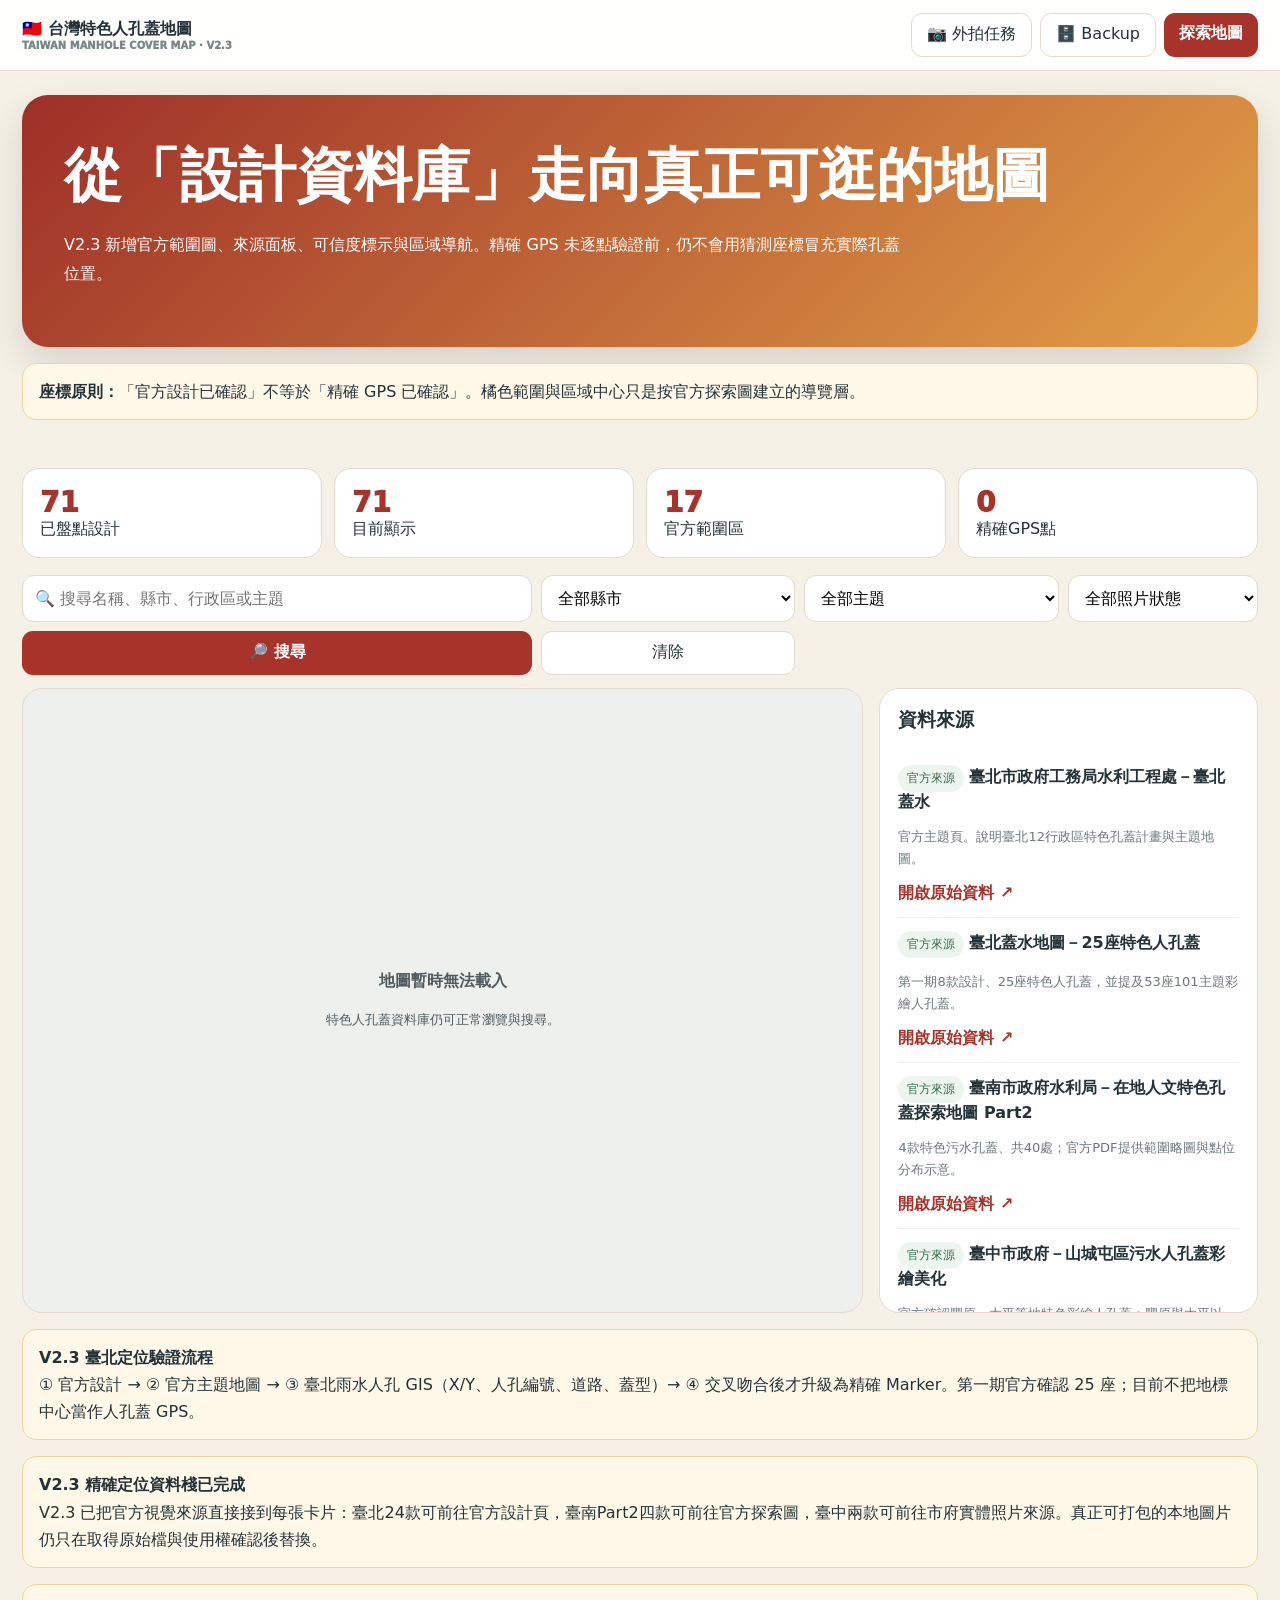
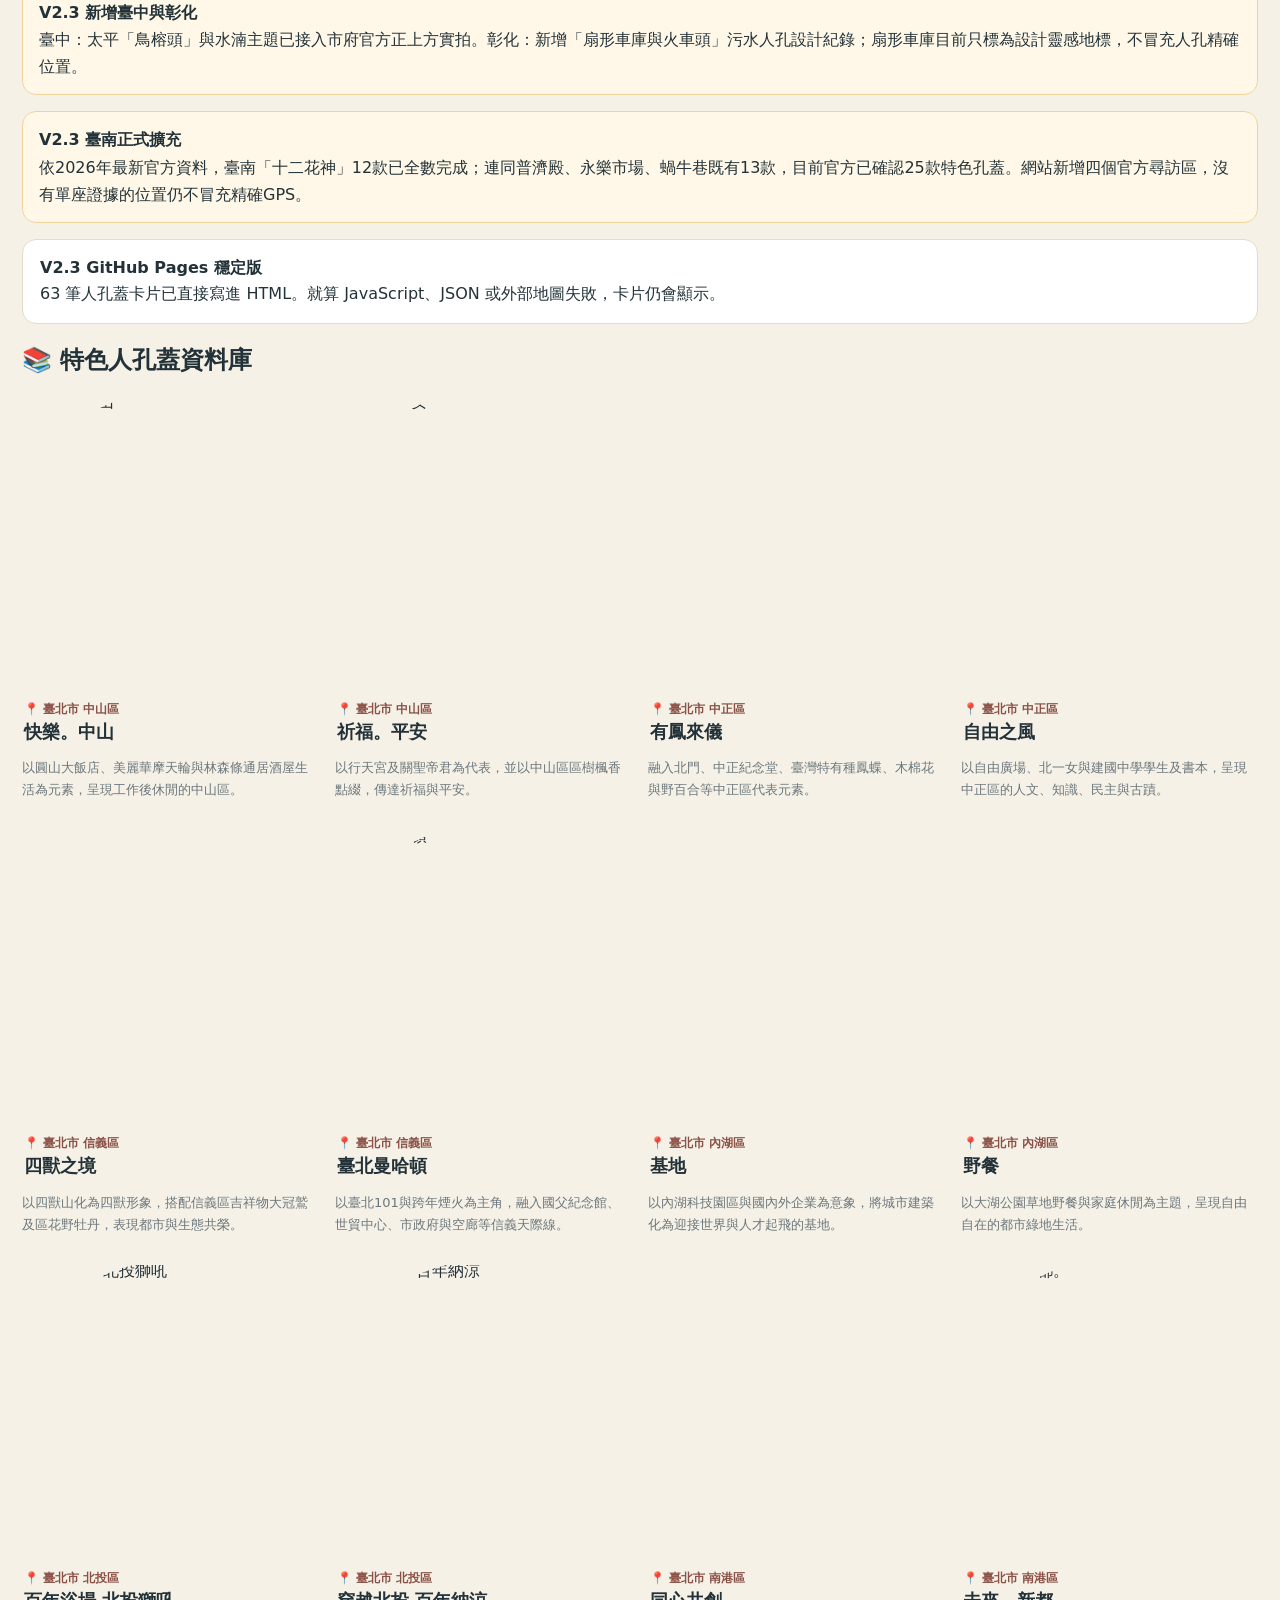
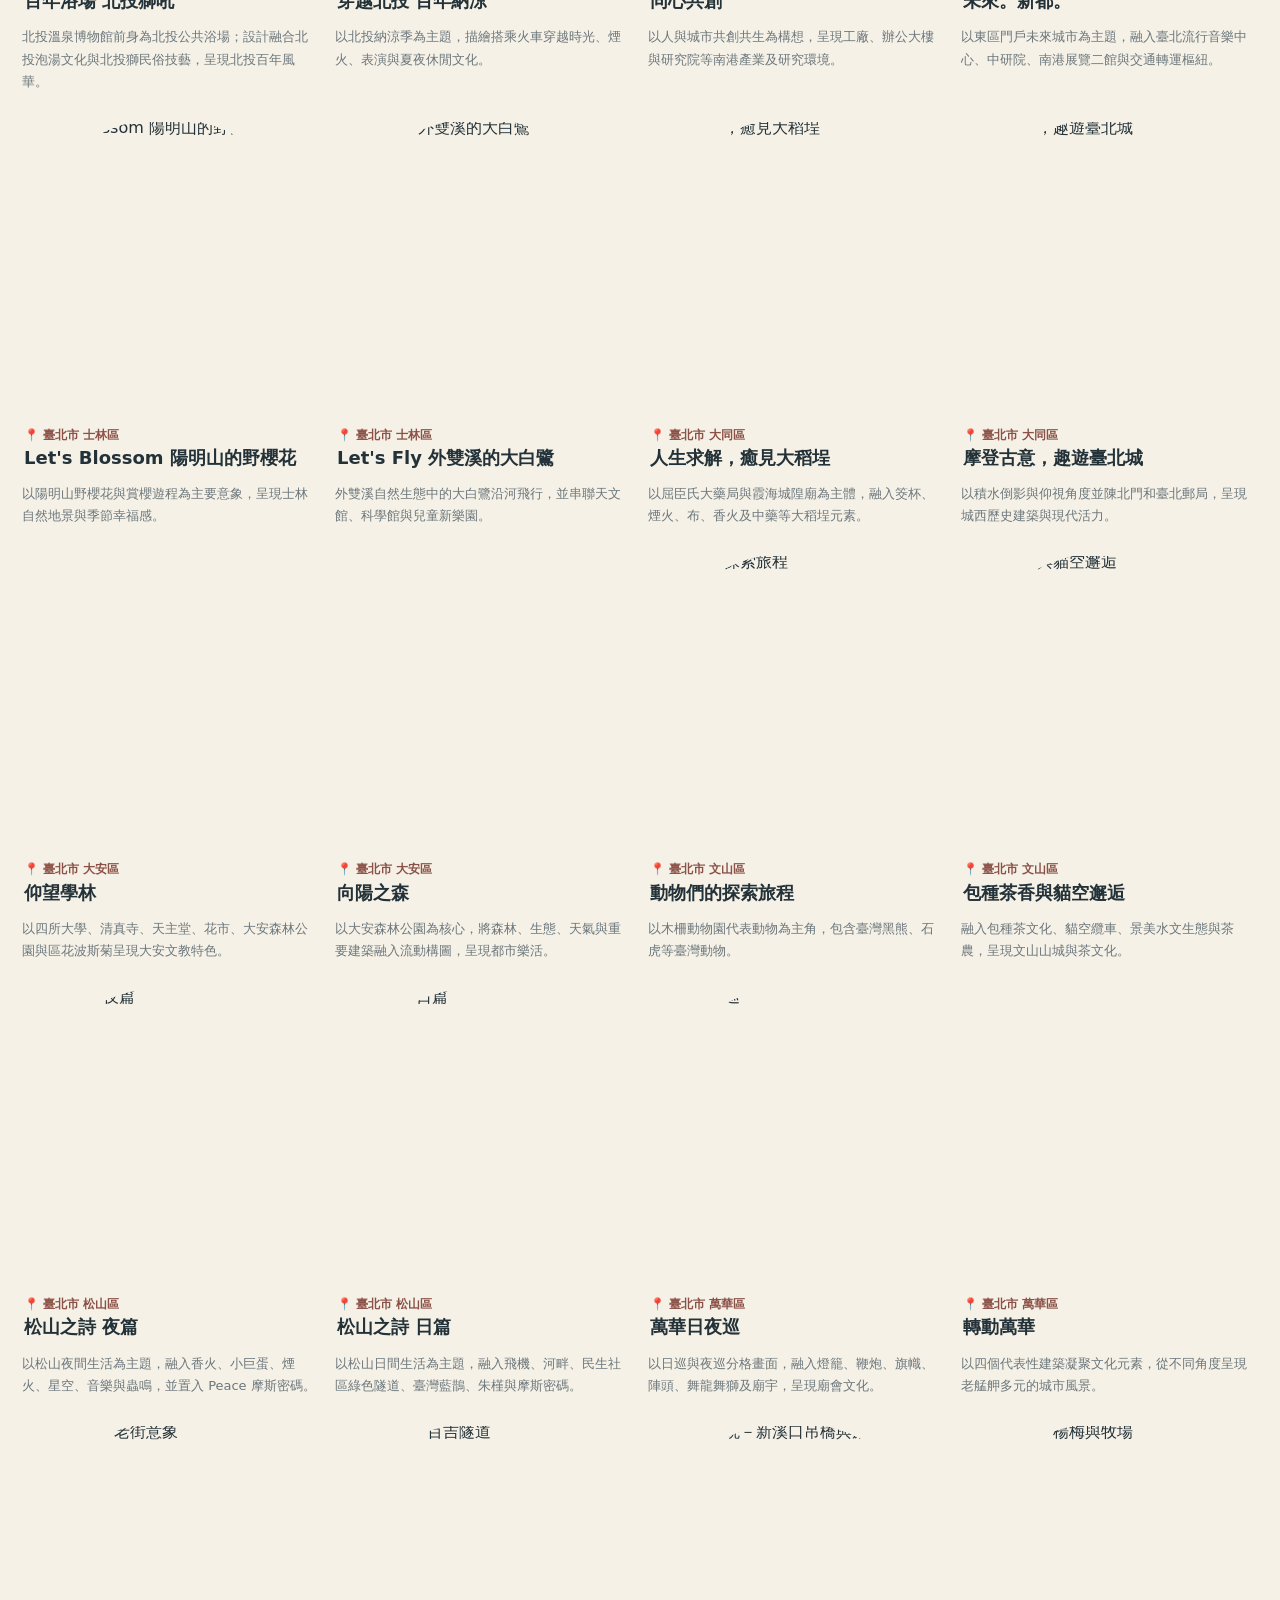
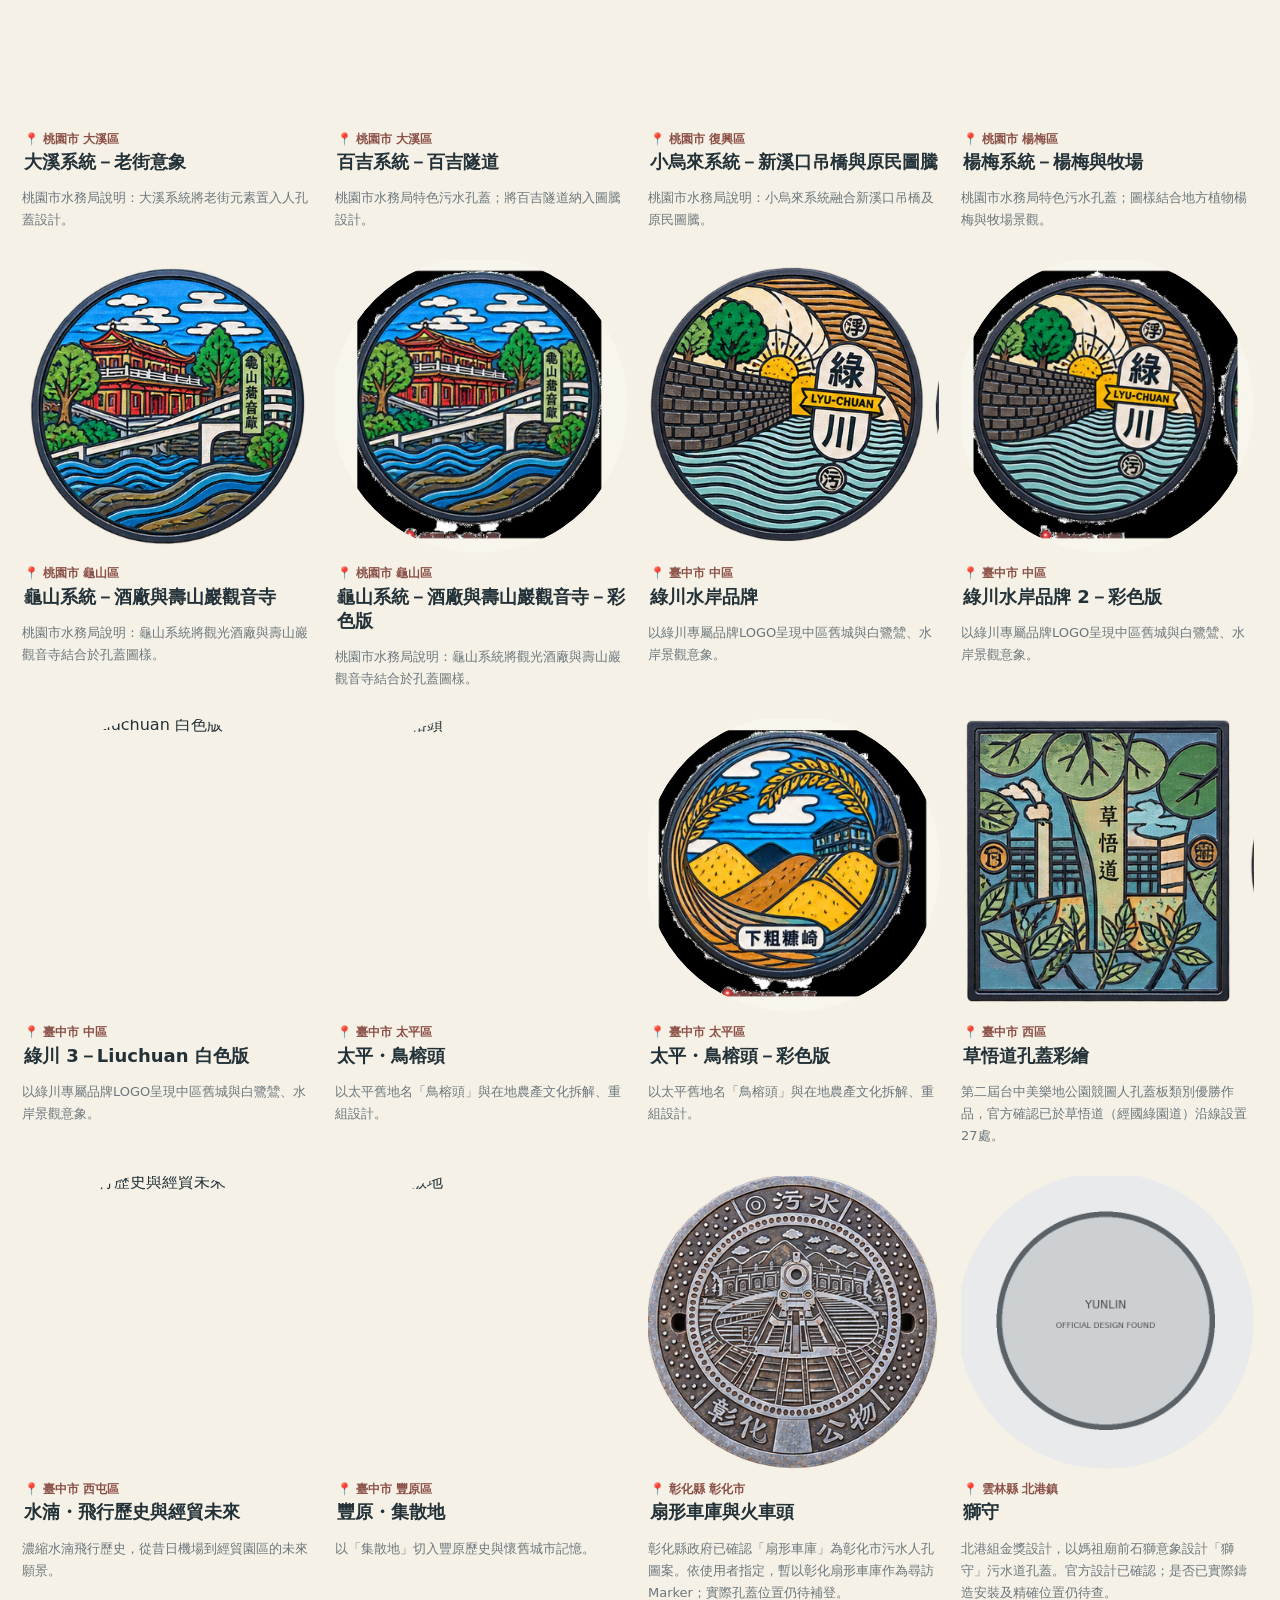
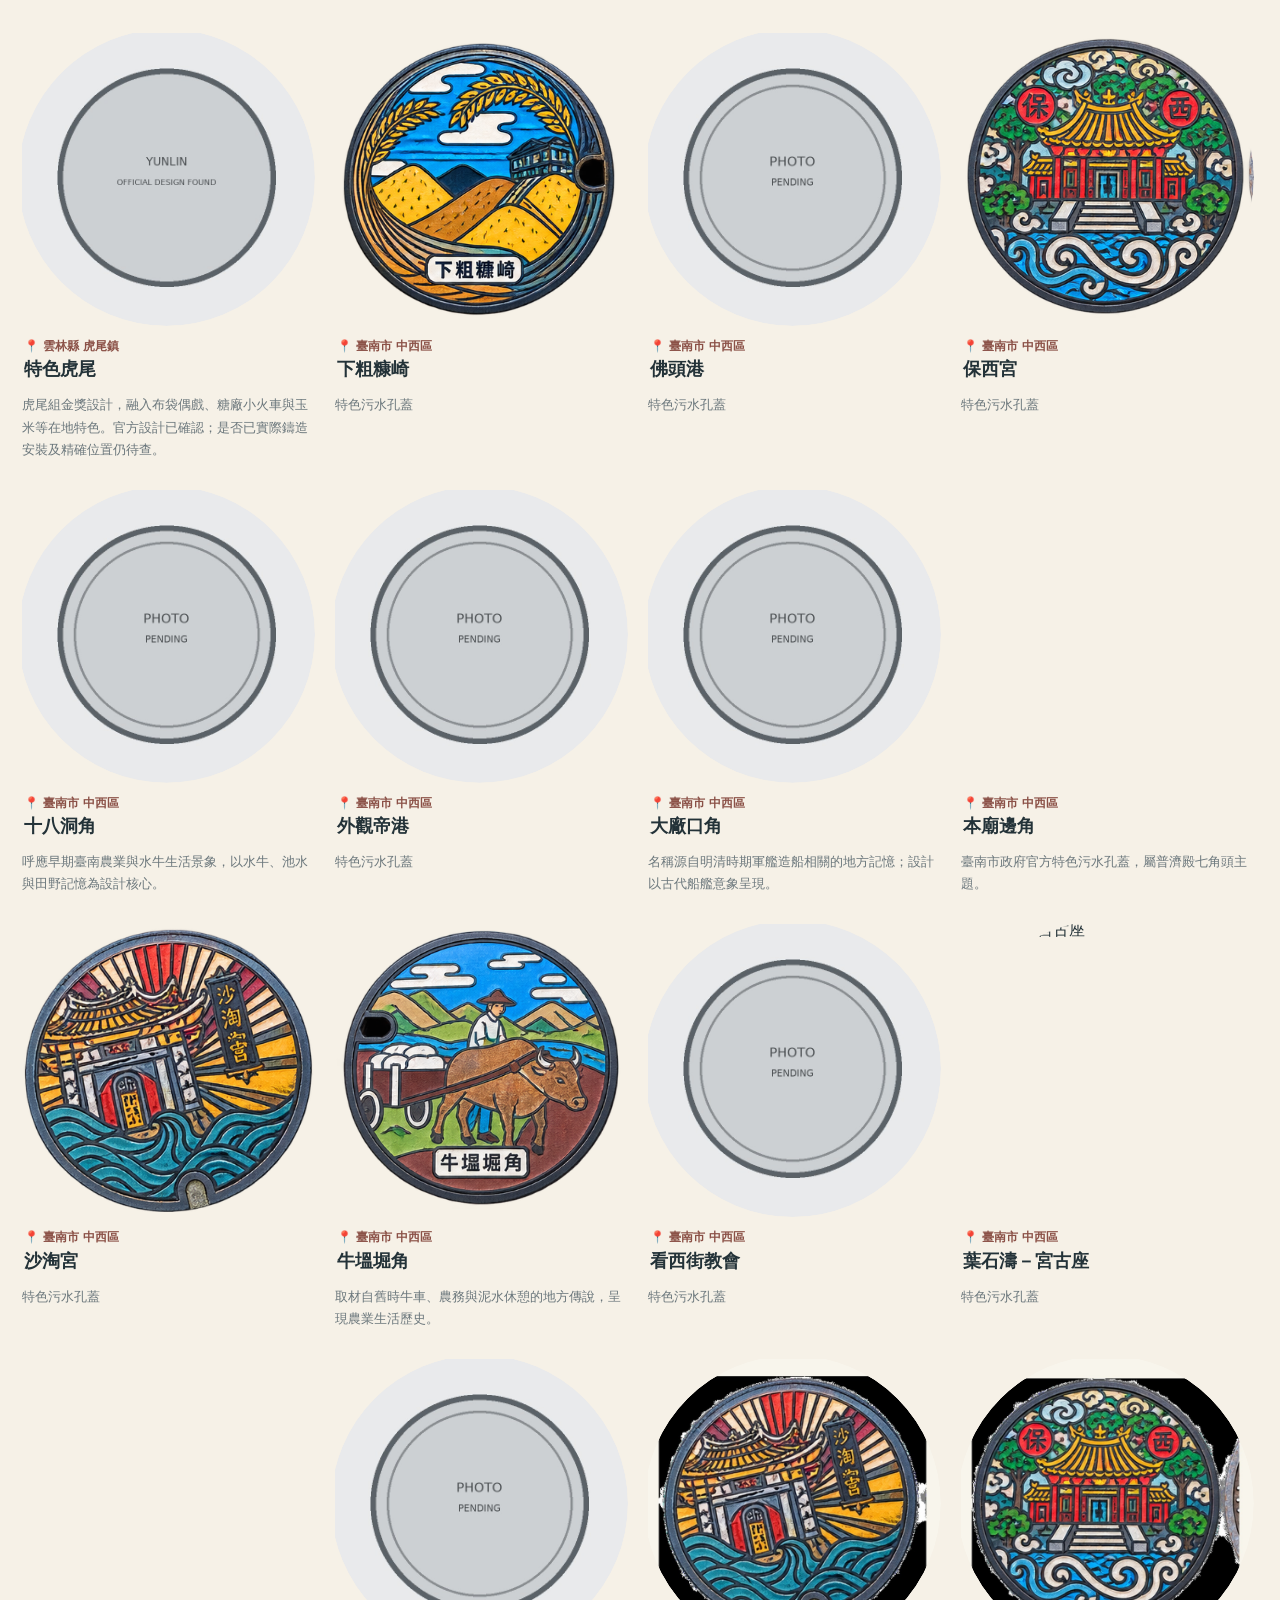
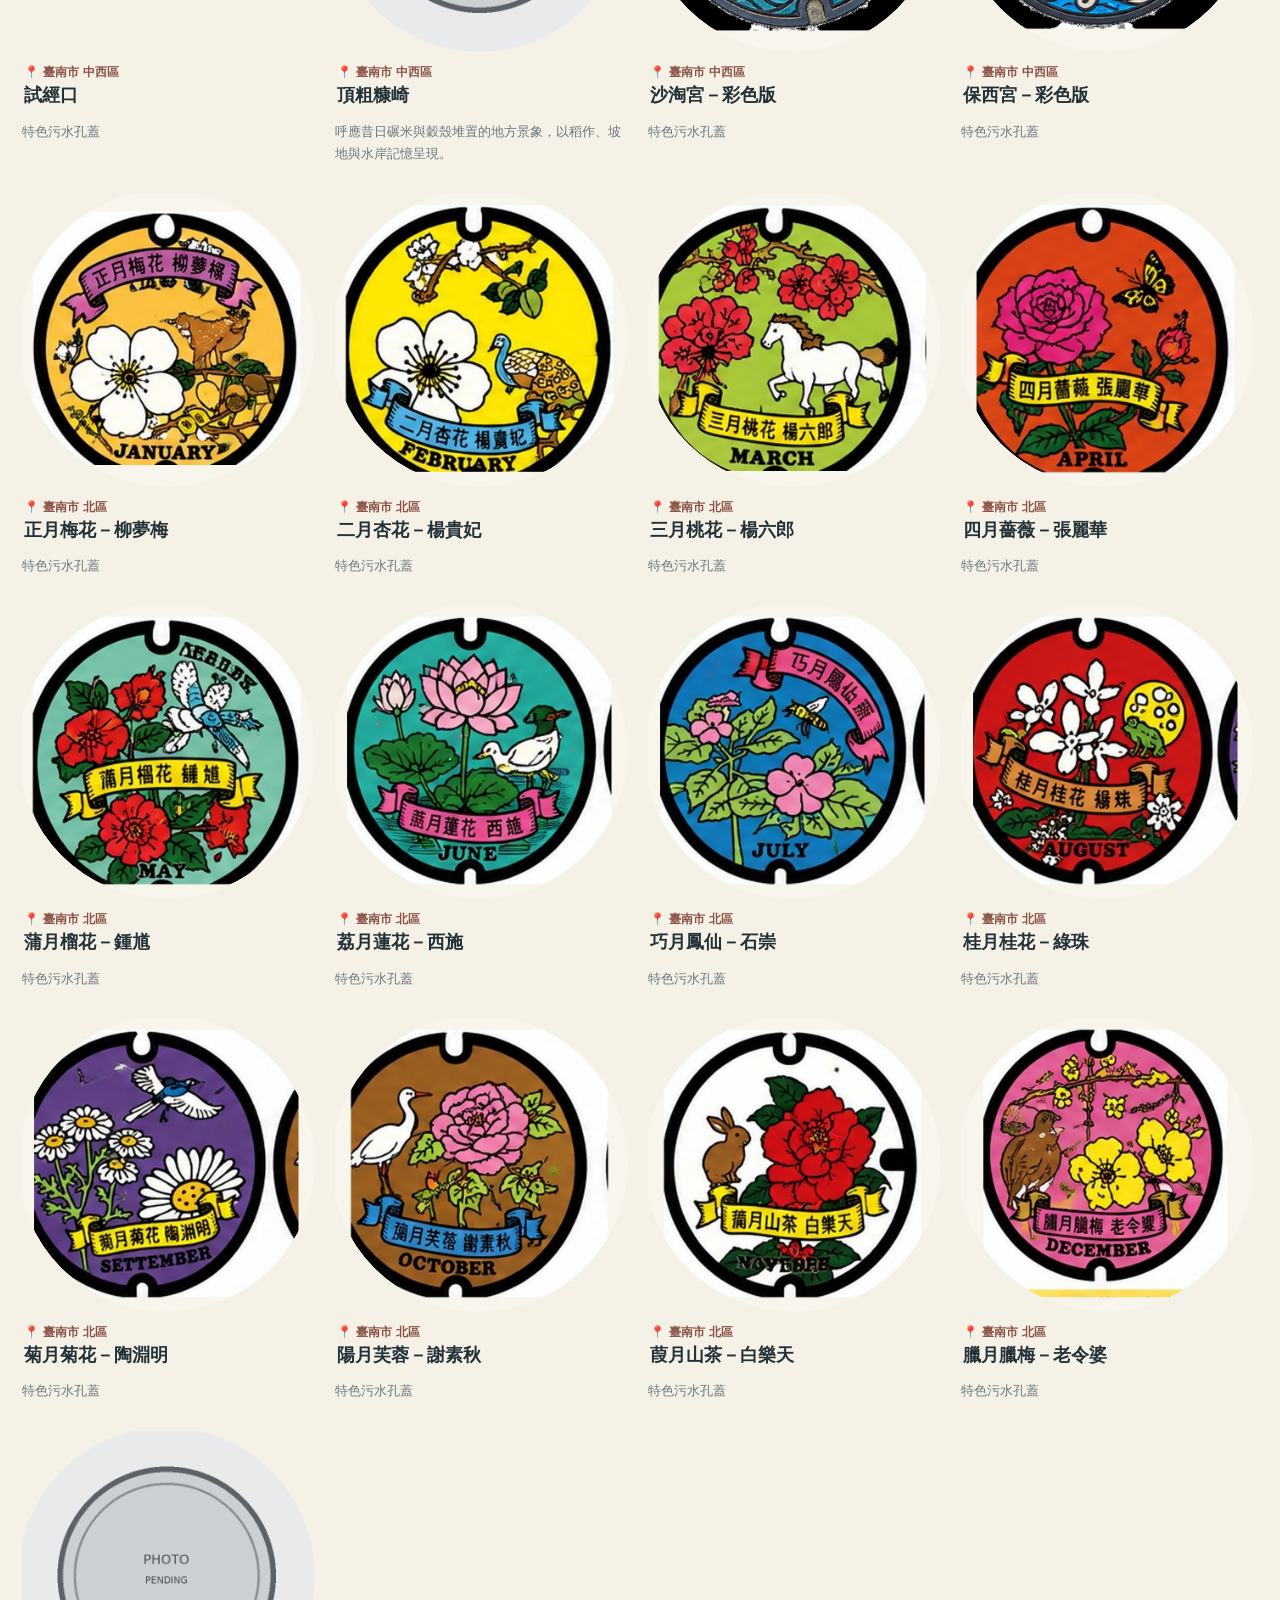
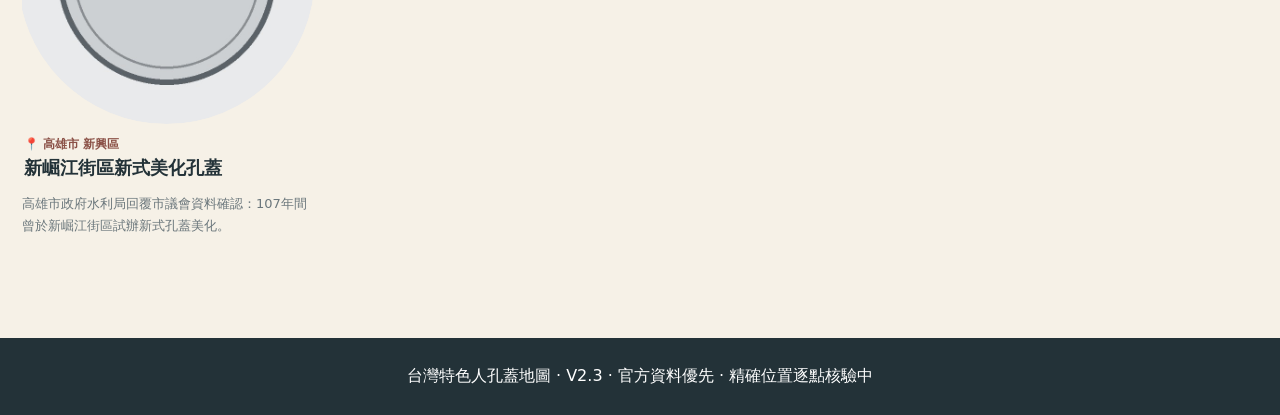
==== commit 381467d3: "Add files via upload" ====
--- a/index.html
+++ b/index.html
@@ -7,7 +7,7 @@
 <link rel="stylesheet" href="assets/css/style.css">
 </head>
 <body>
-<header><div class="nav"><div class="brand">🇹🇼 台灣特色人孔蓋地圖<small>TAIWAN MANHOLE COVER MAP · V2.3</small></div><div class="navActions" aria-label="主要功能"><a class="btn ghost" href="missions.html">📷 外拍任務</a> <a class="btn ghost" href="backup.html">🗄️ Backup</a> <a class="btn ghost" href="master.html">📋 Master Table</a> <a class="btn primary" href="#explore" onclick="setTimeout(()=>window.scrollTo({top:document.getElementById('explore').offsetTop-70,behavior:'smooth'}),0)">探索地圖</a></div></div></header>
+<header><div class="nav"><div class="brand">🇹🇼 台灣特色人孔蓋地圖<small>TAIWAN MANHOLE COVER MAP · V2.3</small></div><div class="navActions" aria-label="主要功能"><a class="btn ghost" href="missions.html">📷 外拍任務</a> <a class="btn ghost" href="backup.html">🗄️ Backup</a> <a class="btn primary" href="#explore" onclick="setTimeout(()=>window.scrollTo({top:document.getElementById('explore').offsetTop-70,behavior:'smooth'}),0)">探索地圖</a></div></div></header>
 <section class="hero"><div class="heroBox"><h1>從「設計資料庫」走向真正可逛的地圖</h1><p>V2.3 新增官方範圍圖、來源面板、可信度標示與區域導航。精確 GPS 未逐點驗證前，仍不會用猜測座標冒充實際孔蓋位置。</p></div><div class="notice"><strong>座標原則：</strong>「官方設計已確認」不等於「精確 GPS 已確認」。橘色範圍與區域中心只是按官方探索圖建立的導覽層。</div></section>
 <main id="explore">
 <div class="stats"><div class="stat"><div class="num" id="total">0</div>已盤點設計</div><div class="stat"><div class="num" id="shown">0</div>目前顯示</div><div class="stat"><div class="num" id="zonesCount">0</div>官方範圍區</div><div class="stat"><div class="num" id="exact">0</div>精確GPS點</div></div>
@@ -15,364 +15,79 @@
 <div class="layout"><div id="map"></div><aside class="panel"><h3>資料來源</h3><div id="sources"></div><h3>可導航的官方確認場域</h3><div id="sites"></div></aside></div>
 <section class="notice"><strong>V2.3 臺北定位驗證流程</strong><br>① 官方設計 → ② 官方主題地圖 → ③ 臺北雨水人孔 GIS（X/Y、人孔編號、道路、蓋型）→ ④ 交叉吻合後才升級為精確 Marker。第一期官方確認 25 座；目前不把地標中心當作人孔蓋 GPS。</section><section class="notice"><strong>V2.3 精確定位資料棧已完成</strong><br>V2.3 已把官方視覺來源直接接到每張卡片：臺北24款可前往官方設計頁，臺南Part2四款可前往官方探索圖，臺中兩款可前往市府實體照片來源。真正可打包的本地圖片仍只在取得原始檔與使用權確認後替換。</section><section class="notice"><strong>V2.3 新增臺中與彰化</strong><br>
 臺中：太平「鳥榕頭」與水湳主題已接入市府官方正上方實拍。彰化：新增「扇形車庫與火車頭」污水人孔設計紀錄；扇形車庫目前只標為設計靈感地標，不冒充人孔精確位置。</section><section class="notice"><strong>V2.3 臺南正式擴充</strong><br>
-依2026年最新官方資料，臺南「十二花神」12款已全數完成；連同普濟殿、永樂市場、蝸牛巷既有13款，目前官方已確認25款特色孔蓋。網站新增四個官方尋訪區，沒有單座證據的位置仍不冒充精確GPS。</section><section class="auditNote"><strong>V2.3 更新版</strong><br>71 筆公開卡片已直接寫進 HTML；桃園新增整理版與剛確認的 4 張正式修圖已實際納入。Master Table 另保留綠／黃／橘／紅全部管理狀態。</section>
+依2026年最新官方資料，臺南「十二花神」12款已全數完成；連同普濟殿、永樂市場、蝸牛巷既有13款，目前官方已確認25款特色孔蓋。網站新增四個官方尋訪區，沒有單座證據的位置仍不冒充精確GPS。</section><section class="auditNote"><strong>V2.3 GitHub Pages 穩定版</strong><br>
+63 筆人孔蓋卡片已直接寫進 HTML。就算 JavaScript、JSON 或外部地圖失敗，卡片仍會顯示。</section>
 <h2 id="resultsHeading">📚 特色人孔蓋資料庫</h2>
 <div id="staticCards" class="cards staticCards" hidden>
-<article class="photoCard staticFallbackCard" data-static-id="TP-006">
-<div class="coverWrap coverOnly"><img src="https://irp.cdn-website.com/02d57c49/dms3rep/multi/opt/%E4%B8%AD%E5%B1%B1%28%E5%BF%AB%E6%A8%82-%E4%B8%AD%E5%B1%B1%29-1920w.webp" alt="快樂。中山" loading="lazy"></div>
-<div class="coverCaption"><div class="coverCaptionArea">📍 臺北市 中山區</div><div class="coverCaptionTitle">快樂。中山</div></div>
-<span class="masterStatus status-green">綠色｜已完成</span>
-<p class="muted">以圓山大飯店、美麗華摩天輪與林森條通居酒屋生活為元素，呈現工作後休閒的中山區。</p></article>
-<article class="photoCard staticFallbackCard" data-static-id="TP-005">
-<div class="coverWrap coverOnly"><img src="https://irp.cdn-website.com/02d57c49/dms3rep/multi/opt/%E4%B8%AD%E5%B1%B1%28%E7%A5%88%E7%A6%8F-%E5%B9%B3%E5%AE%89%29-1920w.webp" alt="祈福。平安" loading="lazy"></div>
-<div class="coverCaption"><div class="coverCaptionArea">📍 臺北市 中山區</div><div class="coverCaptionTitle">祈福。平安</div></div>
-<span class="masterStatus status-green">綠色｜已完成</span>
-<p class="muted">以行天宮及關聖帝君為代表，並以中山區區樹楓香點綴，傳達祈福與平安。</p></article>
-<article class="photoCard staticFallbackCard" data-static-id="TP-002">
-<div class="coverWrap coverOnly"><img src="https://irp.cdn-website.com/02d57c49/dms3rep/multi/opt/%E4%B8%AD%E6%AD%A3%28%E6%9C%89%E9%B3%B3%E4%BE%86%E5%84%80%29-1920w.webp" alt="有鳳來儀" loading="lazy"></div>
-<div class="coverCaption"><div class="coverCaptionArea">📍 臺北市 中正區</div><div class="coverCaptionTitle">有鳳來儀</div></div>
-<span class="masterStatus status-green">綠色｜已完成</span>
-<p class="muted">融入北門、中正紀念堂、臺灣特有種鳳蝶、木棉花與野百合等中正區代表元素。</p></article>
-<article class="photoCard staticFallbackCard" data-static-id="TP-001">
-<div class="coverWrap coverOnly"><img src="https://irp.cdn-website.com/02d57c49/dms3rep/multi/opt/%E4%B8%AD%E6%AD%A3%28%E8%87%AA%E7%94%B1%E4%B9%8B%E9%A2%A8%29-1920w.webp" alt="自由之風" loading="lazy"></div>
-<div class="coverCaption"><div class="coverCaptionArea">📍 臺北市 中正區</div><div class="coverCaptionTitle">自由之風</div></div>
-<span class="masterStatus status-green">綠色｜已完成</span>
-<p class="muted">以自由廣場、北一女與建國中學學生及書本，呈現中正區的人文、知識、民主與古蹟。</p></article>
-<article class="photoCard staticFallbackCard" data-static-id="TP-013">
-<div class="coverWrap coverOnly"><img src="https://irp.cdn-website.com/02d57c49/dms3rep/multi/opt/%E4%BF%A1%E7%BE%A9%28%E5%9B%9B%E7%8D%B8%E4%B9%8B%E5%A2%83%29-1920w.webp" alt="四獸之境" loading="lazy"></div>
-<div class="coverCaption"><div class="coverCaptionArea">📍 臺北市 信義區</div><div class="coverCaptionTitle">四獸之境</div></div>
-<span class="masterStatus status-green">綠色｜已完成</span>
-<p class="muted">以四獸山化為四獸形象，搭配信義區吉祥物大冠鷲及區花野牡丹，表現都市與生態共榮。</p></article>
-<article class="photoCard staticFallbackCard" data-static-id="TP-014">
-<div class="coverWrap coverOnly"><img src="https://irp.cdn-website.com/02d57c49/dms3rep/multi/opt/%E4%BF%A1%E7%BE%A9%28%E8%87%BA%E5%8C%97%E6%9B%BC%E5%93%88%E9%A0%93%29-1920w.webp" alt="臺北曼哈頓" loading="lazy"></div>
-<div class="coverCaption"><div class="coverCaptionArea">📍 臺北市 信義區</div><div class="coverCaptionTitle">臺北曼哈頓</div></div>
-<span class="masterStatus status-green">綠色｜已完成</span>
-<p class="muted">以臺北101與跨年煙火為主角，融入國父紀念館、世貿中心、市政府與空廊等信義天際線。</p></article>
-<article class="photoCard staticFallbackCard" data-static-id="TP-020">
-<div class="coverWrap coverOnly"><img src="https://irp.cdn-website.com/02d57c49/dms3rep/multi/opt/%E5%85%A7%E6%B9%96%28%E5%9F%BA%E5%9C%B0%29-1920w.webp" alt="基地" loading="lazy"></div>
-<div class="coverCaption"><div class="coverCaptionArea">📍 臺北市 內湖區</div><div class="coverCaptionTitle">基地</div></div>
-<span class="masterStatus status-green">綠色｜已完成</span>
-<p class="muted">以內湖科技園區與國內外企業為意象，將城市建築化為迎接世界與人才起飛的基地。</p></article>
-<article class="photoCard staticFallbackCard" data-static-id="TP-019">
-<div class="coverWrap coverOnly"><img src="https://irp.cdn-website.com/02d57c49/dms3rep/multi/opt/%E5%85%A7%E6%B9%96%28%E9%87%8E%E9%A4%90%29-1920w.webp" alt="野餐" loading="lazy"></div>
-<div class="coverCaption"><div class="coverCaptionArea">📍 臺北市 內湖區</div><div class="coverCaptionTitle">野餐</div></div>
-<span class="masterStatus status-green">綠色｜已完成</span>
-<p class="muted">以大湖公園草地野餐與家庭休閒為主題，呈現自由自在的都市綠地生活。</p></article>
-<article class="photoCard staticFallbackCard" data-static-id="TP-017">
-<div class="coverWrap coverOnly"><img src="https://www-ws.gov.taipei/001/Upload/730/relpic/62369/9017240/4f31cb99-adf4-4a0f-ab56-3c1952391e04.png" alt="百年浴場 北投獅吼" loading="lazy"></div>
-<div class="coverCaption"><div class="coverCaptionArea">📍 臺北市 北投區</div><div class="coverCaptionTitle">百年浴場 北投獅吼</div></div>
-<span class="masterStatus status-green">綠色｜已完成</span>
-<p class="muted">北投溫泉博物館前身為北投公共浴場；設計融合北投泡湯文化與北投獅民俗技藝，呈現北投百年風華。</p></article>
-<article class="photoCard staticFallbackCard" data-static-id="TP-018">
-<div class="coverWrap coverOnly"><img src="https://www-ws.gov.taipei/001/Upload/730/relpic/62369/9017240/8bde2733-d197-4125-a56a-d401b74c259a.png" alt="穿越北投 百年納涼" loading="lazy"></div>
-<div class="coverCaption"><div class="coverCaptionArea">📍 臺北市 北投區</div><div class="coverCaptionTitle">穿越北投 百年納涼</div></div>
-<span class="masterStatus status-green">綠色｜已完成</span>
-<p class="muted">以北投納涼季為主題，描繪搭乘火車穿越時光、煙火、表演與夏夜休閒文化。</p></article>
-<article class="photoCard staticFallbackCard" data-static-id="TP-022">
-<div class="coverWrap coverOnly"><img src="https://irp.cdn-website.com/02d57c49/dms3rep/multi/opt/%E5%8D%97%E6%B8%AF%28%E5%90%8C%E5%BF%83%E5%85%B1%E5%89%B5%29-1920w.webp" alt="同心共創" loading="lazy"></div>
-<div class="coverCaption"><div class="coverCaptionArea">📍 臺北市 南港區</div><div class="coverCaptionTitle">同心共創</div></div>
-<span class="masterStatus status-green">綠色｜已完成</span>
-<p class="muted">以人與城市共創共生為構想，呈現工廠、辦公大樓與研究院等南港產業及研究環境。</p></article>
-<article class="photoCard staticFallbackCard" data-static-id="TP-021">
-<div class="coverWrap coverOnly"><img src="https://lirp.cdn-website.com/02d57c49/dms3rep/multi/opt/%E5%8D%97%E6%B8%AF%28%E6%9C%AA%E4%BE%86-%E6%96%B0%E9%83%BD-%29-1920w.webp" alt="未來。新都。" loading="lazy"></div>
-<div class="coverCaption"><div class="coverCaptionArea">📍 臺北市 南港區</div><div class="coverCaptionTitle">未來。新都。</div></div>
-<span class="masterStatus status-green">綠色｜已完成</span>
-<p class="muted">以東區門戶未來城市為主題，融入臺北流行音樂中心、中研院、南港展覽二館與交通轉運樞紐。</p></article>
-<article class="photoCard staticFallbackCard" data-static-id="TP-016">
-<div class="coverWrap coverOnly"><img src="https://irp.cdn-website.com/02d57c49/dms3rep/multi/opt/%E5%A3%AB%E6%9E%97%28Let-sBlossom%E9%99%BD%E6%98%8E%E5%B1%B1%E7%9A%84%E9%87%8E%E6%AB%BB%E8%8A%B1%29-1920w.webp" alt="Let&#x27;s Blossom 陽明山的野櫻花" loading="lazy"></div>
-<div class="coverCaption"><div class="coverCaptionArea">📍 臺北市 士林區</div><div class="coverCaptionTitle">Let&#x27;s Blossom 陽明山的野櫻花</div></div>
-<span class="masterStatus status-green">綠色｜已完成</span>
-<p class="muted">以陽明山野櫻花與賞櫻遊程為主要意象，呈現士林自然地景與季節幸福感。</p></article>
-<article class="photoCard staticFallbackCard" data-static-id="TP-015">
-<div class="coverWrap coverOnly"><img src="https://lirp.cdn-website.com/02d57c49/dms3rep/multi/opt/%E5%A3%AB%E6%9E%97%28Let-sFly%E5%A4%96%E9%9B%99%E6%BA%AA%E7%9A%84%E5%A4%A7%E7%99%BD%E9%B7%BA%29-1920w.webp" alt="Let&#x27;s Fly 外雙溪的大白鷺" loading="lazy"></div>
-<div class="coverCaption"><div class="coverCaptionArea">📍 臺北市 士林區</div><div class="coverCaptionTitle">Let&#x27;s Fly 外雙溪的大白鷺</div></div>
-<span class="masterStatus status-green">綠色｜已完成</span>
-<p class="muted">外雙溪自然生態中的大白鷺沿河飛行，並串聯天文館、科學館與兒童新樂園。</p></article>
-<article class="photoCard staticFallbackCard" data-static-id="TP-003">
-<div class="coverWrap coverOnly"><img src="https://lirp.cdn-website.com/02d57c49/dms3rep/multi/opt/%E5%A4%A7%E5%90%8C%28%E4%BA%BA%E7%94%9F%E6%B1%82%E8%A7%A3-%E7%99%92%E8%A6%8B%E5%A4%A7%E7%A8%BB%E5%9F%95%29-1920w.webp" alt="人生求解，癒見大稻埕" loading="lazy"></div>
-<div class="coverCaption"><div class="coverCaptionArea">📍 臺北市 大同區</div><div class="coverCaptionTitle">人生求解，癒見大稻埕</div></div>
-<span class="masterStatus status-green">綠色｜已完成</span>
-<p class="muted">以屈臣氏大藥局與霞海城隍廟為主體，融入筊杯、煙火、布、香火及中藥等大稻埕元素。</p></article>
-<article class="photoCard staticFallbackCard" data-static-id="TP-004">
-<div class="coverWrap coverOnly"><img src="https://irp.cdn-website.com/02d57c49/dms3rep/multi/opt/%E5%A4%A7%E5%90%8C%28%E6%91%A9%E7%99%BB%E5%8F%A4%E6%84%8F-%E8%B6%A3%E9%81%8A%E8%87%BA%E5%8C%97%E5%9F%8E%29-1920w.webp" alt="摩登古意，趣遊臺北城" loading="lazy"></div>
-<div class="coverCaption"><div class="coverCaptionArea">📍 臺北市 大同區</div><div class="coverCaptionTitle">摩登古意，趣遊臺北城</div></div>
-<span class="masterStatus status-green">綠色｜已完成</span>
-<p class="muted">以積水倒影與仰視角度並陳北門和臺北郵局，呈現城西歷史建築與現代活力。</p></article>
-<article class="photoCard staticFallbackCard" data-static-id="TP-010">
-<div class="coverWrap coverOnly"><img src="https://lirp.cdn-website.com/02d57c49/dms3rep/multi/opt/%E5%A4%A7%E5%AE%89%28%E4%BB%B0%E6%9C%9B%E5%AD%B8%E6%9E%97%29-1920w.webp" alt="仰望學林" loading="lazy"></div>
-<div class="coverCaption"><div class="coverCaptionArea">📍 臺北市 大安區</div><div class="coverCaptionTitle">仰望學林</div></div>
-<span class="masterStatus status-green">綠色｜已完成</span>
-<p class="muted">以四所大學、清真寺、天主堂、花市、大安森林公園與區花波斯菊呈現大安文教特色。</p></article>
-<article class="photoCard staticFallbackCard" data-static-id="TP-009">
-<div class="coverWrap coverOnly"><img src="https://lirp.cdn-website.com/02d57c49/dms3rep/multi/opt/%E5%A4%A7%E5%AE%89%28%E5%90%91%E9%99%BD%E4%B9%8B%E6%A3%AE%29-1920w.webp" alt="向陽之森" loading="lazy"></div>
-<div class="coverCaption"><div class="coverCaptionArea">📍 臺北市 大安區</div><div class="coverCaptionTitle">向陽之森</div></div>
-<span class="masterStatus status-green">綠色｜已完成</span>
-<p class="muted">以大安森林公園為核心，將森林、生態、天氣與重要建築融入流動構圖，呈現都市樂活。</p></article>
-<article class="photoCard staticFallbackCard" data-static-id="TP-024">
-<div class="coverWrap coverOnly"><img src="https://irp.cdn-website.com/02d57c49/dms3rep/multi/opt/%E6%96%87%E5%B1%B1%28%E5%8B%95%E7%89%A9%E5%80%91%E7%9A%84%E6%8E%A2%E7%B4%A2%E6%97%85%E7%A8%8B%29-1920w.webp" alt="動物們的探索旅程" loading="lazy"></div>
-<div class="coverCaption"><div class="coverCaptionArea">📍 臺北市 文山區</div><div class="coverCaptionTitle">動物們的探索旅程</div></div>
-<span class="masterStatus status-green">綠色｜已完成</span>
-<p class="muted">以木柵動物園代表動物為主角，包含臺灣黑熊、石虎等臺灣動物。</p></article>
-<article class="photoCard staticFallbackCard" data-static-id="TP-023">
-<div class="coverWrap coverOnly"><img src="https://irp.cdn-website.com/02d57c49/dms3rep/multi/opt/%E6%96%87%E5%B1%B1%28%E5%8C%85%E7%A8%AE%E8%8C%B6%E9%A6%99%E8%88%87%E8%B2%93%E7%A9%BA%E9%82%82%E9%80%85%29-1920w.webp" alt="包種茶香與貓空邂逅" loading="lazy"></div>
-<div class="coverCaption"><div class="coverCaptionArea">📍 臺北市 文山區</div><div class="coverCaptionTitle">包種茶香與貓空邂逅</div></div>
-<span class="masterStatus status-green">綠色｜已完成</span>
-<p class="muted">融入包種茶文化、貓空纜車、景美水文生態與茶農，呈現文山山城與茶文化。</p></article>
-<article class="photoCard staticFallbackCard" data-static-id="TP-008">
-<div class="coverWrap coverOnly"><img src="https://www-ws.gov.taipei/001/Upload/730/relpic/62369/9018249/2de120ee-9986-4265-a1b9-b394f9cf1722.png" alt="松山之詩 夜篇" loading="lazy"></div>
-<div class="coverCaption"><div class="coverCaptionArea">📍 臺北市 松山區</div><div class="coverCaptionTitle">松山之詩 夜篇</div></div>
-<span class="masterStatus status-green">綠色｜已完成</span>
-<p class="muted">以松山夜間生活為主題，融入香火、小巨蛋、煙火、星空、音樂與蟲鳴，並置入 Peace 摩斯密碼。</p></article>
-<article class="photoCard staticFallbackCard" data-static-id="TP-007">
-<div class="coverWrap coverOnly"><img src="https://www-ws.gov.taipei/001/Upload/730/relpic/62369/9018249/335d6718-b05a-48bb-a679-3075fb309bda.png" alt="松山之詩 日篇" loading="lazy"></div>
-<div class="coverCaption"><div class="coverCaptionArea">📍 臺北市 松山區</div><div class="coverCaptionTitle">松山之詩 日篇</div></div>
-<span class="masterStatus status-green">綠色｜已完成</span>
-<p class="muted">以松山日間生活為主題，融入飛機、河畔、民生社區綠色隧道、臺灣藍鵲、朱槿與摩斯密碼。</p></article>
-<article class="photoCard staticFallbackCard" data-static-id="TP-011">
-<div class="coverWrap coverOnly"><img src="https://irp.cdn-website.com/02d57c49/dms3rep/multi/opt/%E8%90%AC%E8%8F%AF%28%E8%90%AC%E8%8F%AF%E6%97%A5%E5%A4%9C%E5%B7%A1%29-1920w.webp" alt="萬華日夜巡" loading="lazy"></div>
-<div class="coverCaption"><div class="coverCaptionArea">📍 臺北市 萬華區</div><div class="coverCaptionTitle">萬華日夜巡</div></div>
-<span class="masterStatus status-green">綠色｜已完成</span>
-<p class="muted">以日巡與夜巡分格畫面，融入燈籠、鞭炮、旗幟、陣頭、舞龍舞獅及廟宇，呈現廟會文化。</p></article>
-<article class="photoCard staticFallbackCard" data-static-id="TP-012">
-<div class="coverWrap coverOnly"><img src="https://lirp.cdn-website.com/02d57c49/dms3rep/multi/opt/%E8%90%AC%E8%8F%AF%28%E8%BD%89%E5%8B%95%E8%90%AC%E8%8F%AF%29-1920w.webp" alt="轉動萬華" loading="lazy"></div>
-<div class="coverCaption"><div class="coverCaptionArea">📍 臺北市 萬華區</div><div class="coverCaptionTitle">轉動萬華</div></div>
-<span class="masterStatus status-green">綠色｜已完成</span>
-<p class="muted">以四個代表性建築凝聚文化元素，從不同角度呈現老艋舺多元的城市風景。</p></article>
-<article class="photoCard staticFallbackCard" data-static-id="TY-DX-001">
-<div class="coverWrap coverOnly"><img src="assets/images/covers/TY-DX-001.jpg" alt="大溪系統－老街意象" loading="lazy"></div>
-<div class="coverCaption"><div class="coverCaptionArea">📍 桃園市 大溪區</div><div class="coverCaptionTitle">大溪系統－老街意象</div></div>
-<span class="masterStatus status-orange">橘色｜缺正式圖</span>
-<p class="muted">桃園市水務局說明：大溪系統將老街元素置入人孔蓋設計。</p></article>
-<article class="photoCard staticFallbackCard" data-static-id="TY-BJ-001">
-<div class="coverWrap coverOnly"><img src="assets/images/covers/TY-BJ-001.png" alt="百吉系統－百吉隧道" loading="lazy"></div>
-<div class="coverCaption"><div class="coverCaptionArea">📍 桃園市 大溪區</div><div class="coverCaptionTitle">百吉系統－百吉隧道</div></div>
-<span class="masterStatus status-green">綠色｜已完成</span>
-<p class="muted">桃園市水務局特色污水孔蓋；將百吉隧道納入圖騰設計。</p></article>
-<article class="photoCard staticFallbackCard" data-static-id="TY-XWL-001">
-<div class="coverWrap coverOnly"><img src="assets/images/covers/TY-XWL-001.jpg" alt="小烏來系統－新溪口吊橋與原民圖騰" loading="lazy"></div>
-<div class="coverCaption"><div class="coverCaptionArea">📍 桃園市 復興區</div><div class="coverCaptionTitle">小烏來系統－新溪口吊橋與原民圖騰</div></div>
-<span class="masterStatus status-red">紅色｜需查證／重整</span>
-<p class="muted">桃園市水務局說明：小烏來系統融合新溪口吊橋及原民圖騰。</p></article>
-<article class="photoCard staticFallbackCard" data-static-id="TY-YM-001">
-<div class="coverWrap coverOnly"><img src="assets/images/covers/TY-YM-001.png" alt="楊梅系統－楊梅與牧場" loading="lazy"></div>
-<div class="coverCaption"><div class="coverCaptionArea">📍 桃園市 楊梅區</div><div class="coverCaptionTitle">楊梅系統－楊梅與牧場</div></div>
-<span class="masterStatus status-green">綠色｜已完成</span>
-<p class="muted">桃園市水務局特色污水孔蓋；圖樣結合地方植物楊梅與牧場景觀。</p></article>
-<article class="photoCard staticFallbackCard" data-static-id="TY-GS-001">
-<div class="coverWrap coverOnly"><img src="assets/images/covers/TY-GS-001.png" alt="龜山系統－酒廠與壽山巖觀音寺" loading="lazy"></div>
-<div class="coverCaption"><div class="coverCaptionArea">📍 桃園市 龜山區</div><div class="coverCaptionTitle">龜山系統－酒廠與壽山巖觀音寺</div></div>
-<span class="masterStatus status-green">綠色｜已完成</span>
-<p class="muted">桃園市水務局說明：龜山系統將觀光酒廠與壽山巖觀音寺結合於孔蓋圖樣。</p></article>
-<article class="photoCard staticFallbackCard" data-static-id="TC-003">
-<div class="coverWrap coverOnly"><img src="https://image-cdn.learnin.tw/bnextmedia/image/album/2017-09/img-1505792736-38218.jpg?output=webp&amp;w=1600" alt="綠川水岸品牌" loading="lazy"></div>
-<div class="coverCaption"><div class="coverCaptionArea">📍 臺中市 中區</div><div class="coverCaptionTitle">綠川水岸品牌</div></div>
-<span class="masterStatus status-green">綠色｜已完成</span>
-<p class="muted">以綠川專屬品牌LOGO呈現中區舊城與白鷺鷥、水岸景觀意象。</p></article>
-<article class="photoCard staticFallbackCard" data-static-id="TC-002">
-<div class="coverWrap coverOnly"><img src="https://www.taichung.gov.tw/media/375213/%E5%A4%AA%E5%B9%B3.jpg?height=900" alt="太平・鳥榕頭" loading="lazy"></div>
-<div class="coverCaption"><div class="coverCaptionArea">📍 臺中市 太平區</div><div class="coverCaptionTitle">太平・鳥榕頭</div></div>
-<span class="masterStatus status-green">綠色｜已完成</span>
-<p class="muted">以太平舊地名「鳥榕頭」與在地農產文化拆解、重組設計。</p></article>
-<article class="photoCard staticFallbackCard" data-static-id="TC-004">
-<div class="coverWrap coverOnly"><img src="https://megapx-assets.dcard.tw/images/a2617853-4101-4fa1-b4a7-ee1c6cb934a8/1280.jpeg" alt="草悟道孔蓋彩繪" loading="lazy"></div>
-<div class="coverCaption"><div class="coverCaptionArea">📍 臺中市 西區</div><div class="coverCaptionTitle">草悟道孔蓋彩繪</div></div>
-<span class="masterStatus status-green">綠色｜已完成</span>
-<p class="muted">第二屆台中美樂地公園競圖人孔蓋板類別優勝作品，官方確認已於草悟道（經國綠園道）沿線設置27處。</p></article>
-<article class="photoCard staticFallbackCard" data-static-id="TC-005">
-<div class="coverWrap coverOnly"><img src="https://www.taichung.gov.tw/media/375212/%E6%B0%B4%E6%B9%B3.jpg?height=900" alt="水湳・飛行歷史與經貿未來" loading="lazy"></div>
-<div class="coverCaption"><div class="coverCaptionArea">📍 臺中市 西屯區</div><div class="coverCaptionTitle">水湳・飛行歷史與經貿未來</div></div>
-<span class="masterStatus status-green">綠色｜已完成</span>
-<p class="muted">濃縮水湳飛行歷史，從昔日機場到經貿園區的未來願景。</p></article>
-<article class="photoCard staticFallbackCard" data-static-id="TC-001">
-<div class="coverWrap coverOnly"><img src="https://wikitravel.org/upload/shared/9/9c/Manhole_cover_001%2C_Fengyuan_District%2C_Taichung%2C_Taiwan.JPG" alt="豐原・集散地" loading="lazy"></div>
-<div class="coverCaption"><div class="coverCaptionArea">📍 臺中市 豐原區</div><div class="coverCaptionTitle">豐原・集散地</div></div>
-<span class="masterStatus status-green">綠色｜已完成</span>
-<p class="muted">以「集散地」切入豐原歷史與懷舊城市記憶。</p></article>
-<article class="photoCard staticFallbackCard" data-static-id="CH-001">
-<div class="coverWrap coverOnly"><img src="assets/images/covers/CH-001.png" alt="扇形車庫與火車頭" loading="lazy"></div>
-<div class="coverCaption"><div class="coverCaptionArea">📍 彰化縣 彰化市</div><div class="coverCaptionTitle">扇形車庫與火車頭</div></div>
-<span class="masterStatus status-green">綠色｜已完成</span>
-<p class="muted">彰化縣政府已確認「扇形車庫」為彰化市污水人孔圖案。依使用者指定，暫以彰化扇形車庫作為尋訪 Marker；實際孔蓋位置仍待補登。</p></article>
-<article class="photoCard staticFallbackCard" data-static-id="YL-BG-001">
-<div class="coverWrap coverOnly"><img src="assets/images/covers/YL-BG-001.jpg" alt="獅守" loading="lazy"></div>
-<div class="coverCaption"><div class="coverCaptionArea">📍 雲林縣 北港鎮</div><div class="coverCaptionTitle">獅守</div></div>
-<span class="masterStatus status-orange">橘色｜缺正式圖</span>
-<p class="muted">北港組金獎設計，以媽祖廟前石獅意象設計「獅守」污水道孔蓋。官方設計已確認；是否已實際鑄造安裝及精確位置仍待查。</p></article>
-<article class="photoCard staticFallbackCard" data-static-id="YL-HW-001">
-<div class="coverWrap coverOnly"><img src="assets/images/covers/YL-HW-001.jpg" alt="特色虎尾" loading="lazy"></div>
-<div class="coverCaption"><div class="coverCaptionArea">📍 雲林縣 虎尾鎮</div><div class="coverCaptionTitle">特色虎尾</div></div>
-<span class="masterStatus status-orange">橘色｜缺正式圖</span>
-<p class="muted">虎尾組金獎設計，融入布袋偶戲、糖廠小火車與玉米等在地特色。官方設計已確認；是否已實際鑄造安裝及精確位置仍待查。</p></article>
-<article class="photoCard staticFallbackCard" data-static-id="TN-003">
-<div class="coverWrap coverOnly"><img src="assets/images/covers/TN-003.png" alt="下粗糠崎" loading="lazy"></div>
-<div class="coverCaption"><div class="coverCaptionArea">📍 臺南市 中西區</div><div class="coverCaptionTitle">下粗糠崎</div></div>
-<span class="masterStatus status-green">綠色｜已完成</span>
-<p class="muted">特色污水孔蓋</p></article>
-<article class="photoCard staticFallbackCard" data-static-id="TN-004">
-<div class="coverWrap coverOnly"><img src="assets/images/covers/TN-004.png" alt="佛頭港" loading="lazy"></div>
-<div class="coverCaption"><div class="coverCaptionArea">📍 臺南市 中西區</div><div class="coverCaptionTitle">佛頭港</div></div>
-<span class="masterStatus status-green">綠色｜已完成</span>
-<p class="muted">特色污水孔蓋</p></article>
-<article class="photoCard staticFallbackCard" data-static-id="TN-007">
-<div class="coverWrap coverOnly"><img src="assets/images/covers/TN-007.png" alt="保西宮" loading="lazy"></div>
-<div class="coverCaption"><div class="coverCaptionArea">📍 臺南市 中西區</div><div class="coverCaptionTitle">保西宮</div></div>
-<span class="masterStatus status-green">綠色｜已完成</span>
-<p class="muted">特色污水孔蓋</p></article>
-<article class="photoCard staticFallbackCard" data-static-id="TN-011">
-<div class="coverWrap coverOnly"><img src="assets/images/covers/TN-011.png" alt="十八洞角" loading="lazy"></div>
-<div class="coverCaption"><div class="coverCaptionArea">📍 臺南市 中西區</div><div class="coverCaptionTitle">十八洞角</div></div>
-<span class="masterStatus status-green">綠色｜已完成</span>
-<p class="muted">呼應早期臺南農業與水牛生活景象，以水牛、池水與田野記憶為設計核心。</p></article>
-<article class="photoCard staticFallbackCard" data-static-id="TN-005">
-<div class="coverWrap coverOnly"><img src="assets/images/covers/TN-005.png" alt="外關帝港" loading="lazy"></div>
-<div class="coverCaption"><div class="coverCaptionArea">📍 臺南市 中西區</div><div class="coverCaptionTitle">外關帝港</div></div>
-<span class="masterStatus status-green">綠色｜已完成</span>
-<p class="muted">特色污水孔蓋</p></article>
-<article class="photoCard staticFallbackCard" data-static-id="TN-012">
-<div class="coverWrap coverOnly"><img src="assets/images/covers/TN-012.png" alt="大廠口角" loading="lazy"></div>
-<div class="coverCaption"><div class="coverCaptionArea">📍 臺南市 中西區</div><div class="coverCaptionTitle">大廠口角</div></div>
-<span class="masterStatus status-green">綠色｜已完成</span>
-<p class="muted">名稱源自明清時期軍艦造船相關的地方記憶；設計以古代船艦意象呈現。</p></article>
-<article class="photoCard staticFallbackCard" data-static-id="TN-PJ-02">
-<div class="coverWrap coverOnly"><img src="assets/images/covers/TN-PJ-02.png" alt="本廟邊" loading="lazy"></div>
-<div class="coverCaption"><div class="coverCaptionArea">📍 臺南市 中西區</div><div class="coverCaptionTitle">本廟邊</div></div>
-<span class="masterStatus status-green">綠色｜已完成</span>
-<p class="muted">臺南市政府官方特色污水孔蓋，屬普濟殿七角頭主題。</p></article>
-<article class="photoCard staticFallbackCard" data-static-id="TN-008">
-<div class="coverWrap coverOnly"><img src="assets/images/covers/TN-008.png" alt="沙淘宮" loading="lazy"></div>
-<div class="coverCaption"><div class="coverCaptionArea">📍 臺南市 中西區</div><div class="coverCaptionTitle">沙淘宮</div></div>
-<span class="masterStatus status-green">綠色｜已完成</span>
-<p class="muted">特色污水孔蓋</p></article>
-<article class="photoCard staticFallbackCard" data-static-id="TN-010">
-<div class="coverWrap coverOnly"><img src="assets/images/covers/TN-010.png" alt="牛塭堀角" loading="lazy"></div>
-<div class="coverCaption"><div class="coverCaptionArea">📍 臺南市 中西區</div><div class="coverCaptionTitle">牛塭堀角</div></div>
-<span class="masterStatus status-green">綠色｜已完成</span>
-<p class="muted">取材自舊時牛車、農務與泥水休憩的地方傳說，呈現農業生活歷史。</p></article>
-<article class="photoCard staticFallbackCard" data-static-id="TN-006">
-<div class="coverWrap coverOnly"><img src="assets/images/covers/TN-006.png" alt="看西街教會" loading="lazy"></div>
-<div class="coverCaption"><div class="coverCaptionArea">📍 臺南市 中西區</div><div class="coverCaptionTitle">看西街教會</div></div>
-<span class="masterStatus status-green">綠色｜已完成</span>
-<p class="muted">特色污水孔蓋</p></article>
-<article class="photoCard staticFallbackCard" data-static-id="TN-009">
-<div class="coverWrap coverOnly"><img src="assets/images/covers/TN-009.png" alt="葉石濤－宮古座" loading="lazy"></div>
-<div class="coverCaption"><div class="coverCaptionArea">📍 臺南市 中西區</div><div class="coverCaptionTitle">葉石濤－宮古座</div></div>
-<span class="masterStatus status-green">綠色｜已完成</span>
-<p class="muted">特色污水孔蓋</p></article>
-<article class="photoCard staticFallbackCard" data-static-id="TN-001">
-<div class="coverWrap coverOnly"><img src="assets/images/covers/TN-001.png" alt="試經口" loading="lazy"></div>
-<div class="coverCaption"><div class="coverCaptionArea">📍 臺南市 中西區</div><div class="coverCaptionTitle">試經口</div></div>
-<span class="masterStatus status-green">綠色｜已完成</span>
-<p class="muted">特色污水孔蓋</p></article>
-<article class="photoCard staticFallbackCard" data-static-id="TN-013">
-<div class="coverWrap coverOnly"><img src="assets/images/covers/TN-013.png" alt="頂粗糠崎" loading="lazy"></div>
-<div class="coverCaption"><div class="coverCaptionArea">📍 臺南市 中西區</div><div class="coverCaptionTitle">頂粗糠崎</div></div>
-<span class="masterStatus status-green">綠色｜已完成</span>
-<p class="muted">呼應昔日碾米與穀殼堆置的地方景象，以稻作、坡地與水岸記憶呈現。</p></article>
-<article class="photoCard staticFallbackCard" data-static-id="TN-016">
-<div class="coverWrap coverOnly"><img src="assets/images/covers/TN-016.png" alt="三月桃花－楊六郎" loading="lazy"></div>
-<div class="coverCaption"><div class="coverCaptionArea">📍 臺南市 北區</div><div class="coverCaptionTitle">三月桃花－楊六郎</div></div>
-<span class="masterStatus status-green">綠色｜已完成</span>
-<p class="muted">特色污水孔蓋</p></article>
-<article class="photoCard staticFallbackCard" data-static-id="TN-015">
-<div class="coverWrap coverOnly"><img src="assets/images/covers/TN-015.png" alt="二月杏花－楊貴妃" loading="lazy"></div>
-<div class="coverCaption"><div class="coverCaptionArea">📍 臺南市 北區</div><div class="coverCaptionTitle">二月杏花－楊貴妃</div></div>
-<span class="masterStatus status-green">綠色｜已完成</span>
-<p class="muted">特色污水孔蓋</p></article>
-<article class="photoCard staticFallbackCard" data-static-id="TN-017">
-<div class="coverWrap coverOnly"><img src="assets/images/covers/TN-017.png" alt="四月薔薇－張麗華" loading="lazy"></div>
-<div class="coverCaption"><div class="coverCaptionArea">📍 臺南市 北區</div><div class="coverCaptionTitle">四月薔薇－張麗華</div></div>
-<span class="masterStatus status-green">綠色｜已完成</span>
-<p class="muted">特色污水孔蓋</p></article>
-<article class="photoCard staticFallbackCard" data-static-id="TN-020">
-<div class="coverWrap coverOnly"><img src="assets/images/covers/TN-020.png" alt="巧月鳳仙－石崇" loading="lazy"></div>
-<div class="coverCaption"><div class="coverCaptionArea">📍 臺南市 北區</div><div class="coverCaptionTitle">巧月鳳仙－石崇</div></div>
-<span class="masterStatus status-green">綠色｜已完成</span>
-<p class="muted">特色污水孔蓋</p></article>
-<article class="photoCard staticFallbackCard" data-static-id="TN-021">
-<div class="coverWrap coverOnly"><img src="assets/images/covers/TN-021.png" alt="桂月桂花－綠珠" loading="lazy"></div>
-<div class="coverCaption"><div class="coverCaptionArea">📍 臺南市 北區</div><div class="coverCaptionTitle">桂月桂花－綠珠</div></div>
-<span class="masterStatus status-green">綠色｜已完成</span>
-<p class="muted">特色污水孔蓋</p></article>
-<article class="photoCard staticFallbackCard" data-static-id="TN-014">
-<div class="coverWrap coverOnly"><img src="assets/images/covers/TN-014.png" alt="正月梅花－柳夢梅" loading="lazy"></div>
-<div class="coverCaption"><div class="coverCaptionArea">📍 臺南市 北區</div><div class="coverCaptionTitle">正月梅花－柳夢梅</div></div>
-<span class="masterStatus status-green">綠色｜已完成</span>
-<p class="muted">特色污水孔蓋</p></article>
-<article class="photoCard staticFallbackCard" data-static-id="TN-025">
-<div class="coverWrap coverOnly"><img src="assets/images/covers/TN-025.png" alt="臘月臘梅－老令婆" loading="lazy"></div>
-<div class="coverCaption"><div class="coverCaptionArea">📍 臺南市 北區</div><div class="coverCaptionTitle">臘月臘梅－老令婆</div></div>
-<span class="masterStatus status-green">綠色｜已完成</span>
-<p class="muted">特色污水孔蓋</p></article>
-<article class="photoCard staticFallbackCard" data-static-id="TN-019">
-<div class="coverWrap coverOnly"><img src="assets/images/covers/TN-019.png" alt="荔月蓮花－西施" loading="lazy"></div>
-<div class="coverCaption"><div class="coverCaptionArea">📍 臺南市 北區</div><div class="coverCaptionTitle">荔月蓮花－西施</div></div>
-<span class="masterStatus status-green">綠色｜已完成</span>
-<p class="muted">特色污水孔蓋</p></article>
-<article class="photoCard staticFallbackCard" data-static-id="TN-022">
-<div class="coverWrap coverOnly"><img src="assets/images/covers/TN-022.png" alt="菊月菊花－陶淵明" loading="lazy"></div>
-<div class="coverCaption"><div class="coverCaptionArea">📍 臺南市 北區</div><div class="coverCaptionTitle">菊月菊花－陶淵明</div></div>
-<span class="masterStatus status-green">綠色｜已完成</span>
-<p class="muted">特色污水孔蓋</p></article>
-<article class="photoCard staticFallbackCard" data-static-id="TN-024">
-<div class="coverWrap coverOnly"><img src="assets/images/covers/TN-024.png" alt="葭月山茶－白樂天" loading="lazy"></div>
-<div class="coverCaption"><div class="coverCaptionArea">📍 臺南市 北區</div><div class="coverCaptionTitle">葭月山茶－白樂天</div></div>
-<span class="masterStatus status-green">綠色｜已完成</span>
-<p class="muted">特色污水孔蓋</p></article>
-<article class="photoCard staticFallbackCard" data-static-id="TN-018">
-<div class="coverWrap coverOnly"><img src="" alt="蒲月榴花－鍾馗" loading="lazy"></div>
-<div class="coverCaption"><div class="coverCaptionArea">📍 臺南市 北區</div><div class="coverCaptionTitle">蒲月榴花－鍾馗</div></div>
-<span class="masterStatus status-green">綠色｜已完成</span>
-<p class="muted">特色污水孔蓋</p></article>
-<article class="photoCard staticFallbackCard" data-static-id="TN-023">
-<div class="coverWrap coverOnly"><img src="assets/images/covers/TN-023.png" alt="陽月芙蓉－謝素秋" loading="lazy"></div>
-<div class="coverCaption"><div class="coverCaptionArea">📍 臺南市 北區</div><div class="coverCaptionTitle">陽月芙蓉－謝素秋</div></div>
-<span class="masterStatus status-green">綠色｜已完成</span>
-<p class="muted">特色污水孔蓋</p></article>
-<article class="photoCard staticFallbackCard" data-static-id="KH-001">
-<div class="coverWrap coverOnly"><img src="assets/images/covers/KH-001.png" alt="新崛江街區新式美化孔蓋" loading="lazy"></div>
-<div class="coverCaption"><div class="coverCaptionArea">📍 高雄市 新興區</div><div class="coverCaptionTitle">新崛江街區新式美化孔蓋</div></div>
-<span class="masterStatus status-yellow">黃色｜資料完成・影像待回填</span>
-<p class="muted">高雄市政府水利局回覆市議會資料確認：107年間曾於新崛江街區試辦新式孔蓋美化。</p></article>
-<article class="photoCard staticFallbackCard" data-static-id="TY-PW-001">
-<div class="coverWrap coverOnly"><img src="assets/images/covers/TY-PW-001.png" alt="桃園污水－水環境圖樣" loading="lazy"></div>
-<div class="coverCaption"><div class="coverCaptionArea">📍 桃園市</div><div class="coverCaptionTitle">桃園污水－水環境圖樣</div></div>
-<span class="masterStatus status-green">綠色｜已完成</span>
-<p class="muted">以河川、植物與水環境元素呈現桃園污水系統的生態意象。</p></article>
-<article class="photoCard staticFallbackCard" data-static-id="TY-ZL-001">
-<div class="coverWrap coverOnly"><img src="assets/images/covers/TY-ZL-001.png" alt="中壢系統－中壢車站" loading="lazy"></div>
-<div class="coverCaption"><div class="coverCaptionArea">📍 桃園市 中壢區</div><div class="coverCaptionTitle">中壢系統－中壢車站</div></div>
-<span class="masterStatus status-green">綠色｜已完成</span>
-<p class="muted">以中壢車站建築為主題，呈現在地交通與都市歷史。</p></article>
-<article class="photoCard staticFallbackCard" data-static-id="TY-RW-001">
-<div class="coverWrap coverOnly"><img src="assets/images/covers/TY-RW-001.png" alt="桃園系統－雨水款" loading="lazy"></div>
-<div class="coverCaption"><div class="coverCaptionArea">📍 桃園市</div><div class="coverCaptionTitle">桃園系統－雨水款</div></div>
-<span class="masterStatus status-green">綠色｜已完成</span>
-<p class="muted">以雨水循環、排水與自然共生為主題。</p></article>
-<article class="photoCard staticFallbackCard" data-static-id="TY-DX-HP-001">
-<div class="coverWrap coverOnly"><img src="assets/images/covers/TY-DX-HP-001.png" alt="大溪和平老街－牌樓地磚" loading="lazy"></div>
-<div class="coverCaption"><div class="coverCaptionArea">📍 桃園市 大溪區</div><div class="coverCaptionTitle">大溪和平老街－牌樓地磚</div></div>
-<span class="masterStatus status-green">綠色｜已完成</span>
-<p class="muted">和平老街牌樓意象，結合在地歷史街區特色。</p></article>
-<article class="photoCard staticFallbackCard" data-static-id="TY-FLY-001">
-<div class="coverWrap coverOnly"><img src="assets/images/covers/TY-FLY-001.png" alt="桃市污水－航系統" loading="lazy"></div>
-<div class="coverCaption"><div class="coverCaptionArea">📍 桃園市</div><div class="coverCaptionTitle">桃市污水－航系統</div></div>
-<span class="masterStatus status-green">綠色｜已完成</span>
-<p class="muted">以飛機、城市與航空意象構成的航系統特色孔蓋。</p></article>
-<article class="photoCard staticFallbackCard" data-static-id="TY-FLY2-001">
-<div class="coverWrap coverOnly"><img src="assets/images/covers/TY-FLY2-001.png" alt="桃市污水－航2系統" loading="lazy"></div>
-<div class="coverCaption"><div class="coverCaptionArea">📍 桃園市</div><div class="coverCaptionTitle">桃市污水－航2系統</div></div>
-<span class="masterStatus status-green">綠色｜已完成</span>
-<p class="muted">航2系統飛機與城市天際線主題。</p></article>
-<article class="photoCard staticFallbackCard" data-static-id="TY-XW-GY-001">
-<div class="coverWrap coverOnly"><img src="assets/images/covers/TY-XW-GY-001.png" alt="桃市污水－新屋觀音系統" loading="lazy"></div>
-<div class="coverCaption"><div class="coverCaptionArea">📍 桃園市 新屋／觀音</div><div class="coverCaptionTitle">桃市污水－新屋觀音系統</div></div>
-<span class="masterStatus status-green">綠色｜已完成</span>
-<p class="muted">以海岸、風力發電與水鳥等元素呈現新屋、觀音沿海特色。</p></article>
-<article class="photoCard staticFallbackCard" data-static-id="TY-H2-001">
-<div class="coverWrap coverOnly"><img src="assets/images/covers/TY-H2-001.png" alt="航2系統－臨海景觀款" loading="lazy"></div>
-<div class="coverCaption"><div class="coverCaptionArea">📍 桃園市</div><div class="coverCaptionTitle">航2系統－臨海景觀款</div></div>
-<span class="masterStatus status-green">綠色｜已完成</span>
-<p class="muted">以臨海景觀、橋梁、水岸與航2系統意象呈現。</p></article>
+<article class="photoCard staticFallbackCard" data-static-id="TP-006"><div class="coverWrap coverOnly roundCover"><img src="https://irp.cdn-website.com/02d57c49/dms3rep/multi/opt/%E4%B8%AD%E5%B1%B1%28%E5%BF%AB%E6%A8%82-%E4%B8%AD%E5%B1%B1%29-1920w.webp" alt="快樂。中山" loading="lazy"></div><div class="coverCaption"><div class="coverCaptionArea">📍 臺北市 中山區</div><div class="coverCaptionTitle">快樂。中山</div></div><p class="muted">以圓山大飯店、美麗華摩天輪與林森條通居酒屋生活為元素，呈現工作後休閒的中山區。</p></article>
+<article class="photoCard staticFallbackCard" data-static-id="TP-005"><div class="coverWrap coverOnly roundCover"><img src="https://irp.cdn-website.com/02d57c49/dms3rep/multi/opt/%E4%B8%AD%E5%B1%B1%28%E7%A5%88%E7%A6%8F-%E5%B9%B3%E5%AE%89%29-1920w.webp" alt="祈福。平安" loading="lazy"></div><div class="coverCaption"><div class="coverCaptionArea">📍 臺北市 中山區</div><div class="coverCaptionTitle">祈福。平安</div></div><p class="muted">以行天宮及關聖帝君為代表，並以中山區區樹楓香點綴，傳達祈福與平安。</p></article>
+<article class="photoCard staticFallbackCard" data-static-id="TP-002"><div class="coverWrap coverOnly roundCover"><img src="https://irp.cdn-website.com/02d57c49/dms3rep/multi/opt/%E4%B8%AD%E6%AD%A3%28%E6%9C%89%E9%B3%B3%E4%BE%86%E5%84%80%29-1920w.webp" alt="有鳳來儀" loading="lazy"></div><div class="coverCaption"><div class="coverCaptionArea">📍 臺北市 中正區</div><div class="coverCaptionTitle">有鳳來儀</div></div><p class="muted">融入北門、中正紀念堂、臺灣特有種鳳蝶、木棉花與野百合等中正區代表元素。</p></article>
+<article class="photoCard staticFallbackCard" data-static-id="TP-001"><div class="coverWrap coverOnly roundCover"><img src="https://irp.cdn-website.com/02d57c49/dms3rep/multi/opt/%E4%B8%AD%E6%AD%A3%28%E8%87%AA%E7%94%B1%E4%B9%8B%E9%A2%A8%29-1920w.webp" alt="自由之風" loading="lazy"></div><div class="coverCaption"><div class="coverCaptionArea">📍 臺北市 中正區</div><div class="coverCaptionTitle">自由之風</div></div><p class="muted">以自由廣場、北一女與建國中學學生及書本，呈現中正區的人文、知識、民主與古蹟。</p></article>
+<article class="photoCard staticFallbackCard" data-static-id="TP-013"><div class="coverWrap coverOnly roundCover"><img src="https://irp.cdn-website.com/02d57c49/dms3rep/multi/opt/%E4%BF%A1%E7%BE%A9%28%E5%9B%9B%E7%8D%B8%E4%B9%8B%E5%A2%83%29-1920w.webp" alt="四獸之境" loading="lazy"></div><div class="coverCaption"><div class="coverCaptionArea">📍 臺北市 信義區</div><div class="coverCaptionTitle">四獸之境</div></div><p class="muted">以四獸山化為四獸形象，搭配信義區吉祥物大冠鷲及區花野牡丹，表現都市與生態共榮。</p></article>
+<article class="photoCard staticFallbackCard" data-static-id="TP-014"><div class="coverWrap coverOnly roundCover"><img src="https://irp.cdn-website.com/02d57c49/dms3rep/multi/opt/%E4%BF%A1%E7%BE%A9%28%E8%87%BA%E5%8C%97%E6%9B%BC%E5%93%88%E9%A0%93%29-1920w.webp" alt="臺北曼哈頓" loading="lazy"></div><div class="coverCaption"><div class="coverCaptionArea">📍 臺北市 信義區</div><div class="coverCaptionTitle">臺北曼哈頓</div></div><p class="muted">以臺北101與跨年煙火為主角，融入國父紀念館、世貿中心、市政府與空廊等信義天際線。</p></article>
+<article class="photoCard staticFallbackCard" data-static-id="TP-020"><div class="coverWrap coverOnly roundCover"><img src="https://irp.cdn-website.com/02d57c49/dms3rep/multi/opt/%E5%85%A7%E6%B9%96%28%E5%9F%BA%E5%9C%B0%29-1920w.webp" alt="基地" loading="lazy"></div><div class="coverCaption"><div class="coverCaptionArea">📍 臺北市 內湖區</div><div class="coverCaptionTitle">基地</div></div><p class="muted">以內湖科技園區與國內外企業為意象，將城市建築化為迎接世界與人才起飛的基地。</p></article>
+<article class="photoCard staticFallbackCard" data-static-id="TP-019"><div class="coverWrap coverOnly roundCover"><img src="https://irp.cdn-website.com/02d57c49/dms3rep/multi/opt/%E5%85%A7%E6%B9%96%28%E9%87%8E%E9%A4%90%29-1920w.webp" alt="野餐" loading="lazy"></div><div class="coverCaption"><div class="coverCaptionArea">📍 臺北市 內湖區</div><div class="coverCaptionTitle">野餐</div></div><p class="muted">以大湖公園草地野餐與家庭休閒為主題，呈現自由自在的都市綠地生活。</p></article>
+<article class="photoCard staticFallbackCard" data-static-id="TP-017"><div class="coverWrap coverOnly roundCover"><img src="https://www-ws.gov.taipei/001/Upload/730/relpic/62369/9017240/4f31cb99-adf4-4a0f-ab56-3c1952391e04.png" alt="百年浴場 北投獅吼" loading="lazy"></div><div class="coverCaption"><div class="coverCaptionArea">📍 臺北市 北投區</div><div class="coverCaptionTitle">百年浴場 北投獅吼</div></div><p class="muted">北投溫泉博物館前身為北投公共浴場；設計融合北投泡湯文化與北投獅民俗技藝，呈現北投百年風華。</p></article>
+<article class="photoCard staticFallbackCard" data-static-id="TP-018"><div class="coverWrap coverOnly roundCover"><img src="https://www-ws.gov.taipei/001/Upload/730/relpic/62369/9017240/8bde2733-d197-4125-a56a-d401b74c259a.png" alt="穿越北投 百年納涼" loading="lazy"></div><div class="coverCaption"><div class="coverCaptionArea">📍 臺北市 北投區</div><div class="coverCaptionTitle">穿越北投 百年納涼</div></div><p class="muted">以北投納涼季為主題，描繪搭乘火車穿越時光、煙火、表演與夏夜休閒文化。</p></article>
+<article class="photoCard staticFallbackCard" data-static-id="TP-022"><div class="coverWrap coverOnly roundCover"><img src="https://irp.cdn-website.com/02d57c49/dms3rep/multi/opt/%E5%8D%97%E6%B8%AF%28%E5%90%8C%E5%BF%83%E5%85%B1%E5%89%B5%29-1920w.webp" alt="同心共創" loading="lazy"></div><div class="coverCaption"><div class="coverCaptionArea">📍 臺北市 南港區</div><div class="coverCaptionTitle">同心共創</div></div><p class="muted">以人與城市共創共生為構想，呈現工廠、辦公大樓與研究院等南港產業及研究環境。</p></article>
+<article class="photoCard staticFallbackCard" data-static-id="TP-021"><div class="coverWrap coverOnly roundCover"><img src="https://lirp.cdn-website.com/02d57c49/dms3rep/multi/opt/%E5%8D%97%E6%B8%AF%28%E6%9C%AA%E4%BE%86-%E6%96%B0%E9%83%BD-%29-1920w.webp" alt="未來。新都。" loading="lazy"></div><div class="coverCaption"><div class="coverCaptionArea">📍 臺北市 南港區</div><div class="coverCaptionTitle">未來。新都。</div></div><p class="muted">以東區門戶未來城市為主題，融入臺北流行音樂中心、中研院、南港展覽二館與交通轉運樞紐。</p></article>
+<article class="photoCard staticFallbackCard" data-static-id="TP-016"><div class="coverWrap coverOnly roundCover"><img src="https://irp.cdn-website.com/02d57c49/dms3rep/multi/opt/%E5%A3%AB%E6%9E%97%28Let-sBlossom%E9%99%BD%E6%98%8E%E5%B1%B1%E7%9A%84%E9%87%8E%E6%AB%BB%E8%8A%B1%29-1920w.webp" alt="Let&#x27;s Blossom 陽明山的野櫻花" loading="lazy"></div><div class="coverCaption"><div class="coverCaptionArea">📍 臺北市 士林區</div><div class="coverCaptionTitle">Let&#x27;s Blossom 陽明山的野櫻花</div></div><p class="muted">以陽明山野櫻花與賞櫻遊程為主要意象，呈現士林自然地景與季節幸福感。</p></article>
+<article class="photoCard staticFallbackCard" data-static-id="TP-015"><div class="coverWrap coverOnly roundCover"><img src="https://lirp.cdn-website.com/02d57c49/dms3rep/multi/opt/%E5%A3%AB%E6%9E%97%28Let-sFly%E5%A4%96%E9%9B%99%E6%BA%AA%E7%9A%84%E5%A4%A7%E7%99%BD%E9%B7%BA%29-1920w.webp" alt="Let&#x27;s Fly 外雙溪的大白鷺" loading="lazy"></div><div class="coverCaption"><div class="coverCaptionArea">📍 臺北市 士林區</div><div class="coverCaptionTitle">Let&#x27;s Fly 外雙溪的大白鷺</div></div><p class="muted">外雙溪自然生態中的大白鷺沿河飛行，並串聯天文館、科學館與兒童新樂園。</p></article>
+<article class="photoCard staticFallbackCard" data-static-id="TP-003"><div class="coverWrap coverOnly roundCover"><img src="https://lirp.cdn-website.com/02d57c49/dms3rep/multi/opt/%E5%A4%A7%E5%90%8C%28%E4%BA%BA%E7%94%9F%E6%B1%82%E8%A7%A3-%E7%99%92%E8%A6%8B%E5%A4%A7%E7%A8%BB%E5%9F%95%29-1920w.webp" alt="人生求解，癒見大稻埕" loading="lazy"></div><div class="coverCaption"><div class="coverCaptionArea">📍 臺北市 大同區</div><div class="coverCaptionTitle">人生求解，癒見大稻埕</div></div><p class="muted">以屈臣氏大藥局與霞海城隍廟為主體，融入筊杯、煙火、布、香火及中藥等大稻埕元素。</p></article>
+<article class="photoCard staticFallbackCard" data-static-id="TP-004"><div class="coverWrap coverOnly roundCover"><img src="https://irp.cdn-website.com/02d57c49/dms3rep/multi/opt/%E5%A4%A7%E5%90%8C%28%E6%91%A9%E7%99%BB%E5%8F%A4%E6%84%8F-%E8%B6%A3%E9%81%8A%E8%87%BA%E5%8C%97%E5%9F%8E%29-1920w.webp" alt="摩登古意，趣遊臺北城" loading="lazy"></div><div class="coverCaption"><div class="coverCaptionArea">📍 臺北市 大同區</div><div class="coverCaptionTitle">摩登古意，趣遊臺北城</div></div><p class="muted">以積水倒影與仰視角度並陳北門和臺北郵局，呈現城西歷史建築與現代活力。</p></article>
+<article class="photoCard staticFallbackCard" data-static-id="TP-010"><div class="coverWrap coverOnly roundCover"><img src="https://lirp.cdn-website.com/02d57c49/dms3rep/multi/opt/%E5%A4%A7%E5%AE%89%28%E4%BB%B0%E6%9C%9B%E5%AD%B8%E6%9E%97%29-1920w.webp" alt="仰望學林" loading="lazy"></div><div class="coverCaption"><div class="coverCaptionArea">📍 臺北市 大安區</div><div class="coverCaptionTitle">仰望學林</div></div><p class="muted">以四所大學、清真寺、天主堂、花市、大安森林公園與區花波斯菊呈現大安文教特色。</p></article>
+<article class="photoCard staticFallbackCard" data-static-id="TP-009"><div class="coverWrap coverOnly roundCover"><img src="https://lirp.cdn-website.com/02d57c49/dms3rep/multi/opt/%E5%A4%A7%E5%AE%89%28%E5%90%91%E9%99%BD%E4%B9%8B%E6%A3%AE%29-1920w.webp" alt="向陽之森" loading="lazy"></div><div class="coverCaption"><div class="coverCaptionArea">📍 臺北市 大安區</div><div class="coverCaptionTitle">向陽之森</div></div><p class="muted">以大安森林公園為核心，將森林、生態、天氣與重要建築融入流動構圖，呈現都市樂活。</p></article>
+<article class="photoCard staticFallbackCard" data-static-id="TP-024"><div class="coverWrap coverOnly roundCover"><img src="https://irp.cdn-website.com/02d57c49/dms3rep/multi/opt/%E6%96%87%E5%B1%B1%28%E5%8B%95%E7%89%A9%E5%80%91%E7%9A%84%E6%8E%A2%E7%B4%A2%E6%97%85%E7%A8%8B%29-1920w.webp" alt="動物們的探索旅程" loading="lazy"></div><div class="coverCaption"><div class="coverCaptionArea">📍 臺北市 文山區</div><div class="coverCaptionTitle">動物們的探索旅程</div></div><p class="muted">以木柵動物園代表動物為主角，包含臺灣黑熊、石虎等臺灣動物。</p></article>
+<article class="photoCard staticFallbackCard" data-static-id="TP-023"><div class="coverWrap coverOnly roundCover"><img src="https://irp.cdn-website.com/02d57c49/dms3rep/multi/opt/%E6%96%87%E5%B1%B1%28%E5%8C%85%E7%A8%AE%E8%8C%B6%E9%A6%99%E8%88%87%E8%B2%93%E7%A9%BA%E9%82%82%E9%80%85%29-1920w.webp" alt="包種茶香與貓空邂逅" loading="lazy"></div><div class="coverCaption"><div class="coverCaptionArea">📍 臺北市 文山區</div><div class="coverCaptionTitle">包種茶香與貓空邂逅</div></div><p class="muted">融入包種茶文化、貓空纜車、景美水文生態與茶農，呈現文山山城與茶文化。</p></article>
+<article class="photoCard staticFallbackCard" data-static-id="TP-008"><div class="coverWrap coverOnly roundCover"><img src="https://www-ws.gov.taipei/001/Upload/730/relpic/62369/9018249/2de120ee-9986-4265-a1b9-b394f9cf1722.png" alt="松山之詩 夜篇" loading="lazy"></div><div class="coverCaption"><div class="coverCaptionArea">📍 臺北市 松山區</div><div class="coverCaptionTitle">松山之詩 夜篇</div></div><p class="muted">以松山夜間生活為主題，融入香火、小巨蛋、煙火、星空、音樂與蟲鳴，並置入 Peace 摩斯密碼。</p></article>
+<article class="photoCard staticFallbackCard" data-static-id="TP-007"><div class="coverWrap coverOnly roundCover"><img src="https://www-ws.gov.taipei/001/Upload/730/relpic/62369/9018249/335d6718-b05a-48bb-a679-3075fb309bda.png" alt="松山之詩 日篇" loading="lazy"></div><div class="coverCaption"><div class="coverCaptionArea">📍 臺北市 松山區</div><div class="coverCaptionTitle">松山之詩 日篇</div></div><p class="muted">以松山日間生活為主題，融入飛機、河畔、民生社區綠色隧道、臺灣藍鵲、朱槿與摩斯密碼。</p></article>
+<article class="photoCard staticFallbackCard" data-static-id="TP-011"><div class="coverWrap coverOnly roundCover"><img src="https://irp.cdn-website.com/02d57c49/dms3rep/multi/opt/%E8%90%AC%E8%8F%AF%28%E8%90%AC%E8%8F%AF%E6%97%A5%E5%A4%9C%E5%B7%A1%29-1920w.webp" alt="萬華日夜巡" loading="lazy"></div><div class="coverCaption"><div class="coverCaptionArea">📍 臺北市 萬華區</div><div class="coverCaptionTitle">萬華日夜巡</div></div><p class="muted">以日巡與夜巡分格畫面，融入燈籠、鞭炮、旗幟、陣頭、舞龍舞獅及廟宇，呈現廟會文化。</p></article>
+<article class="photoCard staticFallbackCard" data-static-id="TP-012"><div class="coverWrap coverOnly roundCover"><img src="https://lirp.cdn-website.com/02d57c49/dms3rep/multi/opt/%E8%90%AC%E8%8F%AF%28%E8%BD%89%E5%8B%95%E8%90%AC%E8%8F%AF%29-1920w.webp" alt="轉動萬華" loading="lazy"></div><div class="coverCaption"><div class="coverCaptionArea">📍 臺北市 萬華區</div><div class="coverCaptionTitle">轉動萬華</div></div><p class="muted">以四個代表性建築凝聚文化元素，從不同角度呈現老艋舺多元的城市風景。</p></article>
+<article class="photoCard staticFallbackCard" data-static-id="TY-DX-001"><div class="coverWrap coverOnly roundCover"><img src="assets/images/covers/TY-DX-001.jpg" alt="大溪系統－老街意象" loading="lazy"></div><div class="coverCaption"><div class="coverCaptionArea">📍 桃園市 大溪區</div><div class="coverCaptionTitle">大溪系統－老街意象</div></div><p class="muted">桃園市水務局說明：大溪系統將老街元素置入人孔蓋設計。</p></article>
+<article class="photoCard staticFallbackCard" data-static-id="TY-BJ-001"><div class="coverWrap coverOnly roundCover"><img src="assets/images/covers/TY-BJ-001.jpg" alt="百吉系統－百吉隧道" loading="lazy"></div><div class="coverCaption"><div class="coverCaptionArea">📍 桃園市 大溪區</div><div class="coverCaptionTitle">百吉系統－百吉隧道</div></div><p class="muted">桃園市水務局特色污水孔蓋；將百吉隧道納入圖騰設計。</p></article>
+<article class="photoCard staticFallbackCard" data-static-id="TY-XWL-001"><div class="coverWrap coverOnly roundCover"><img src="assets/images/covers/TY-XWL-001.jpg" alt="小烏來系統－新溪口吊橋與原民圖騰" loading="lazy"></div><div class="coverCaption"><div class="coverCaptionArea">📍 桃園市 復興區</div><div class="coverCaptionTitle">小烏來系統－新溪口吊橋與原民圖騰</div></div><p class="muted">桃園市水務局說明：小烏來系統融合新溪口吊橋及原民圖騰。</p></article>
+<article class="photoCard staticFallbackCard" data-static-id="TY-YM-001"><div class="coverWrap coverOnly roundCover"><img src="assets/images/covers/TY-YM-001.jpg" alt="楊梅系統－楊梅與牧場" loading="lazy"></div><div class="coverCaption"><div class="coverCaptionArea">📍 桃園市 楊梅區</div><div class="coverCaptionTitle">楊梅系統－楊梅與牧場</div></div><p class="muted">桃園市水務局特色污水孔蓋；圖樣結合地方植物楊梅與牧場景觀。</p></article>
+<article class="photoCard staticFallbackCard" data-static-id="TY-GS-001"><div class="coverWrap coverOnly roundCover"><img src="assets/images/covers/TY-GS-001-user.png" alt="龜山系統－酒廠與壽山巖觀音寺" loading="lazy"></div><div class="coverCaption"><div class="coverCaptionArea">📍 桃園市 龜山區</div><div class="coverCaptionTitle">龜山系統－酒廠與壽山巖觀音寺</div></div><p class="muted">桃園市水務局說明：龜山系統將觀光酒廠與壽山巖觀音寺結合於孔蓋圖樣。</p></article>
+<article class="photoCard staticFallbackCard" data-static-id="TY-GS-001-COLOR"><div class="coverWrap coverOnly roundCover"><img src="assets/images/covers/TY-GS-001-color.jpg" alt="龜山系統－酒廠與壽山巖觀音寺－彩色版" loading="lazy"></div><div class="coverCaption"><div class="coverCaptionArea">📍 桃園市 龜山區</div><div class="coverCaptionTitle">龜山系統－酒廠與壽山巖觀音寺－彩色版</div></div><p class="muted">桃園市水務局說明：龜山系統將觀光酒廠與壽山巖觀音寺結合於孔蓋圖樣。</p></article>
+<article class="photoCard staticFallbackCard" data-static-id="TC-003"><div class="coverWrap coverOnly roundCover"><img src="assets/images/covers/TC-003-user.png" alt="綠川水岸品牌" loading="lazy"></div><div class="coverCaption"><div class="coverCaptionArea">📍 臺中市 中區</div><div class="coverCaptionTitle">綠川水岸品牌</div></div><p class="muted">以綠川專屬品牌LOGO呈現中區舊城與白鷺鷥、水岸景觀意象。</p></article>
+<article class="photoCard staticFallbackCard" data-static-id="TC-003-COLOR2"><div class="coverWrap coverOnly roundCover"><img src="assets/images/covers/TC-003-color2.jpg" alt="綠川水岸品牌 2－彩色版" loading="lazy"></div><div class="coverCaption"><div class="coverCaptionArea">📍 臺中市 中區</div><div class="coverCaptionTitle">綠川水岸品牌 2－彩色版</div></div><p class="muted">以綠川專屬品牌LOGO呈現中區舊城與白鷺鷥、水岸景觀意象。</p></article>
+<article class="photoCard staticFallbackCard" data-static-id="TC-003-COLOR3"><div class="coverWrap coverOnly roundCover"><img src="assets/images/covers/TC-003-color3.png" alt="綠川 3－Liuchuan 白色版" loading="lazy"></div><div class="coverCaption"><div class="coverCaptionArea">📍 臺中市 中區</div><div class="coverCaptionTitle">綠川 3－Liuchuan 白色版</div></div><p class="muted">以綠川專屬品牌LOGO呈現中區舊城與白鷺鷥、水岸景觀意象。</p></article>
+<article class="photoCard staticFallbackCard" data-static-id="TC-002"><div class="coverWrap coverOnly roundCover"><img src="https://www.taichung.gov.tw/media/375213/%E5%A4%AA%E5%B9%B3.jpg?height=900" alt="太平・鳥榕頭" loading="lazy"></div><div class="coverCaption"><div class="coverCaptionArea">📍 臺中市 太平區</div><div class="coverCaptionTitle">太平・鳥榕頭</div></div><p class="muted">以太平舊地名「鳥榕頭」與在地農產文化拆解、重組設計。</p></article>
+<article class="photoCard staticFallbackCard" data-static-id="TC-002-COLOR"><div class="coverWrap coverOnly roundCover"><img src="assets/images/covers/TC-002-color.jpg" alt="太平・鳥榕頭－彩色版" loading="lazy"></div><div class="coverCaption"><div class="coverCaptionArea">📍 臺中市 太平區</div><div class="coverCaptionTitle">太平・鳥榕頭－彩色版</div></div><p class="muted">以太平舊地名「鳥榕頭」與在地農產文化拆解、重組設計。</p></article>
+<article class="photoCard staticFallbackCard" data-static-id="TC-004"><div class="coverWrap coverOnly squareCover"><img src="assets/images/covers/TC-004-user.png" alt="草悟道孔蓋彩繪" loading="lazy"></div><div class="coverCaption"><div class="coverCaptionArea">📍 臺中市 西區</div><div class="coverCaptionTitle">草悟道孔蓋彩繪</div></div><p class="muted">第二屆台中美樂地公園競圖人孔蓋板類別優勝作品，官方確認已於草悟道（經國綠園道）沿線設置27處。</p></article>
+<article class="photoCard staticFallbackCard" data-static-id="TC-005"><div class="coverWrap coverOnly roundCover"><img src="https://www.taichung.gov.tw/media/375212/%E6%B0%B4%E6%B9%B3.jpg?height=900" alt="水湳・飛行歷史與經貿未來" loading="lazy"></div><div class="coverCaption"><div class="coverCaptionArea">📍 臺中市 西屯區</div><div class="coverCaptionTitle">水湳・飛行歷史與經貿未來</div></div><p class="muted">濃縮水湳飛行歷史，從昔日機場到經貿園區的未來願景。</p></article>
+<article class="photoCard staticFallbackCard" data-static-id="TC-001"><div class="coverWrap coverOnly roundCover"><img src="https://wikitravel.org/upload/shared/9/9c/Manhole_cover_001%2C_Fengyuan_District%2C_Taichung%2C_Taiwan.JPG" alt="豐原・集散地" loading="lazy"></div><div class="coverCaption"><div class="coverCaptionArea">📍 臺中市 豐原區</div><div class="coverCaptionTitle">豐原・集散地</div></div><p class="muted">以「集散地」切入豐原歷史與懷舊城市記憶。</p></article>
+<article class="photoCard staticFallbackCard" data-static-id="CH-001"><div class="coverWrap coverOnly roundCover"><img src="assets/images/covers/CH-001-user.png" alt="扇形車庫與火車頭" loading="lazy"></div><div class="coverCaption"><div class="coverCaptionArea">📍 彰化縣 彰化市</div><div class="coverCaptionTitle">扇形車庫與火車頭</div></div><p class="muted">彰化縣政府已確認「扇形車庫」為彰化市污水人孔圖案。依使用者指定，暫以彰化扇形車庫作為尋訪 Marker；實際孔蓋位置仍待補登。</p></article>
+<article class="photoCard staticFallbackCard" data-static-id="YL-BG-001"><div class="coverWrap coverOnly roundCover"><img src="assets/images/covers/YL-BG-001.jpg" alt="獅守" loading="lazy"></div><div class="coverCaption"><div class="coverCaptionArea">📍 雲林縣 北港鎮</div><div class="coverCaptionTitle">獅守</div></div><p class="muted">北港組金獎設計，以媽祖廟前石獅意象設計「獅守」污水道孔蓋。官方設計已確認；是否已實際鑄造安裝及精確位置仍待查。</p></article>
+<article class="photoCard staticFallbackCard" data-static-id="YL-HW-001"><div class="coverWrap coverOnly roundCover"><img src="assets/images/covers/YL-HW-001.jpg" alt="特色虎尾" loading="lazy"></div><div class="coverCaption"><div class="coverCaptionArea">📍 雲林縣 虎尾鎮</div><div class="coverCaptionTitle">特色虎尾</div></div><p class="muted">虎尾組金獎設計，融入布袋偶戲、糖廠小火車與玉米等在地特色。官方設計已確認；是否已實際鑄造安裝及精確位置仍待查。</p></article>
+<article class="photoCard staticFallbackCard" data-static-id="TN-003"><div class="coverWrap coverOnly roundCover"><img src="assets/images/covers/TN-003-user.png" alt="下粗糠崎" loading="lazy"></div><div class="coverCaption"><div class="coverCaptionArea">📍 臺南市 中西區</div><div class="coverCaptionTitle">下粗糠崎</div></div><p class="muted">特色污水孔蓋</p></article>
+<article class="photoCard staticFallbackCard" data-static-id="TN-004"><div class="coverWrap coverOnly roundCover"><img src="assets/images/covers/TN-004.jpg" alt="佛頭港" loading="lazy"></div><div class="coverCaption"><div class="coverCaptionArea">📍 臺南市 中西區</div><div class="coverCaptionTitle">佛頭港</div></div><p class="muted">特色污水孔蓋</p></article>
+<article class="photoCard staticFallbackCard" data-static-id="TN-007"><div class="coverWrap coverOnly roundCover"><img src="assets/images/covers/TN-007-user.png" alt="保西宮" loading="lazy"></div><div class="coverCaption"><div class="coverCaptionArea">📍 臺南市 中西區</div><div class="coverCaptionTitle">保西宮</div></div><p class="muted">特色污水孔蓋</p></article>
+<article class="photoCard staticFallbackCard" data-static-id="TN-011"><div class="coverWrap coverOnly roundCover"><img src="assets/images/covers/TN-011.jpg" alt="十八洞角" loading="lazy"></div><div class="coverCaption"><div class="coverCaptionArea">📍 臺南市 中西區</div><div class="coverCaptionTitle">十八洞角</div></div><p class="muted">呼應早期臺南農業與水牛生活景象，以水牛、池水與田野記憶為設計核心。</p></article>
+<article class="photoCard staticFallbackCard" data-static-id="TN-005"><div class="coverWrap coverOnly roundCover"><img src="assets/images/covers/TN-005.jpg" alt="外觀帝港" loading="lazy"></div><div class="coverCaption"><div class="coverCaptionArea">📍 臺南市 中西區</div><div class="coverCaptionTitle">外觀帝港</div></div><p class="muted">特色污水孔蓋</p></article>
+<article class="photoCard staticFallbackCard" data-static-id="TN-012"><div class="coverWrap coverOnly roundCover"><img src="assets/images/covers/TN-012.jpg" alt="大廠口角" loading="lazy"></div><div class="coverCaption"><div class="coverCaptionArea">📍 臺南市 中西區</div><div class="coverCaptionTitle">大廠口角</div></div><p class="muted">名稱源自明清時期軍艦造船相關的地方記憶；設計以古代船艦意象呈現。</p></article>
+<article class="photoCard staticFallbackCard" data-static-id="TN-PJ-02"><div class="coverWrap coverOnly roundCover"><img src="https://news.housefun.com.tw/images/news/2020/12/28/160912580075282403.jpg" alt="本廟邊角" loading="lazy"></div><div class="coverCaption"><div class="coverCaptionArea">📍 臺南市 中西區</div><div class="coverCaptionTitle">本廟邊角</div></div><p class="muted">臺南市政府官方特色污水孔蓋，屬普濟殿七角頭主題。</p></article>
+<article class="photoCard staticFallbackCard" data-static-id="TN-008"><div class="coverWrap coverOnly roundCover"><img src="assets/images/covers/TN-008-user.png" alt="沙淘宮" loading="lazy"></div><div class="coverCaption"><div class="coverCaptionArea">📍 臺南市 中西區</div><div class="coverCaptionTitle">沙淘宮</div></div><p class="muted">特色污水孔蓋</p></article>
+<article class="photoCard staticFallbackCard" data-static-id="TN-010"><div class="coverWrap coverOnly roundCover"><img src="assets/images/covers/TN-010-user.png" alt="牛塭堀角" loading="lazy"></div><div class="coverCaption"><div class="coverCaptionArea">📍 臺南市 中西區</div><div class="coverCaptionTitle">牛塭堀角</div></div><p class="muted">取材自舊時牛車、農務與泥水休憩的地方傳說，呈現農業生活歷史。</p></article>
+<article class="photoCard staticFallbackCard" data-static-id="TN-006"><div class="coverWrap coverOnly roundCover"><img src="assets/images/covers/TN-006.jpg" alt="看西街教會" loading="lazy"></div><div class="coverCaption"><div class="coverCaptionArea">📍 臺南市 中西區</div><div class="coverCaptionTitle">看西街教會</div></div><p class="muted">特色污水孔蓋</p></article>
+<article class="photoCard staticFallbackCard" data-static-id="TN-009"><div class="coverWrap coverOnly roundCover"><img src="https://d1b8dyiuti31bx.cloudfront.net/NewsPhotos/20230725/15_070109276348.jpg" alt="葉石濤－宮古座" loading="lazy"></div><div class="coverCaption"><div class="coverCaptionArea">📍 臺南市 中西區</div><div class="coverCaptionTitle">葉石濤－宮古座</div></div><p class="muted">特色污水孔蓋</p></article>
+<article class="photoCard staticFallbackCard" data-static-id="TN-001"><div class="coverWrap coverOnly roundCover"><img src="https://www.merit-times.com.tw/news_pic/20201227/1481413_1048317.jpg" alt="試經口" loading="lazy"></div><div class="coverCaption"><div class="coverCaptionArea">📍 臺南市 中西區</div><div class="coverCaptionTitle">試經口</div></div><p class="muted">特色污水孔蓋</p></article>
+<article class="photoCard staticFallbackCard" data-static-id="TN-013"><div class="coverWrap coverOnly roundCover"><img src="assets/images/covers/TN-013.jpg" alt="頂粗糠崎" loading="lazy"></div><div class="coverCaption"><div class="coverCaptionArea">📍 臺南市 中西區</div><div class="coverCaptionTitle">頂粗糠崎</div></div><p class="muted">呼應昔日碾米與穀殼堆置的地方景象，以稻作、坡地與水岸記憶呈現。</p></article>
+<article class="photoCard staticFallbackCard" data-static-id="TN-008-COLOR"><div class="coverWrap coverOnly roundCover"><img src="assets/images/covers/TN-008-color.jpg" alt="沙淘宮－彩色版" loading="lazy"></div><div class="coverCaption"><div class="coverCaptionArea">📍 臺南市 中西區</div><div class="coverCaptionTitle">沙淘宮－彩色版</div></div><p class="muted">特色污水孔蓋</p></article>
+<article class="photoCard staticFallbackCard" data-static-id="TN-007-COLOR"><div class="coverWrap coverOnly roundCover"><img src="assets/images/covers/TN-007-color.jpg" alt="保西宮－彩色版" loading="lazy"></div><div class="coverCaption"><div class="coverCaptionArea">📍 臺南市 中西區</div><div class="coverCaptionTitle">保西宮－彩色版</div></div><p class="muted">特色污水孔蓋</p></article>
+<article class="photoCard staticFallbackCard" data-static-id="TN-014"><div class="coverWrap coverOnly roundCover"><img src="assets/images/covers/TN-014-color.jpg" alt="正月梅花－柳夢梅" loading="lazy"></div><div class="coverCaption"><div class="coverCaptionArea">📍 臺南市 北區</div><div class="coverCaptionTitle">正月梅花－柳夢梅</div></div><p class="muted">特色污水孔蓋</p></article>
+<article class="photoCard staticFallbackCard" data-static-id="TN-015"><div class="coverWrap coverOnly roundCover"><img src="assets/images/covers/TN-015-color.jpg" alt="二月杏花－楊貴妃" loading="lazy"></div><div class="coverCaption"><div class="coverCaptionArea">📍 臺南市 北區</div><div class="coverCaptionTitle">二月杏花－楊貴妃</div></div><p class="muted">特色污水孔蓋</p></article>
+<article class="photoCard staticFallbackCard" data-static-id="TN-016"><div class="coverWrap coverOnly roundCover"><img src="assets/images/covers/TN-016-color.jpg" alt="三月桃花－楊六郎" loading="lazy"></div><div class="coverCaption"><div class="coverCaptionArea">📍 臺南市 北區</div><div class="coverCaptionTitle">三月桃花－楊六郎</div></div><p class="muted">特色污水孔蓋</p></article>
+<article class="photoCard staticFallbackCard" data-static-id="TN-017"><div class="coverWrap coverOnly roundCover"><img src="assets/images/covers/TN-017-color.jpg" alt="四月薔薇－張麗華" loading="lazy"></div><div class="coverCaption"><div class="coverCaptionArea">📍 臺南市 北區</div><div class="coverCaptionTitle">四月薔薇－張麗華</div></div><p class="muted">特色污水孔蓋</p></article>
+<article class="photoCard staticFallbackCard" data-static-id="TN-018"><div class="coverWrap coverOnly roundCover"><img src="assets/images/covers/TN-018-color.jpg" alt="蒲月榴花－鍾馗" loading="lazy"></div><div class="coverCaption"><div class="coverCaptionArea">📍 臺南市 北區</div><div class="coverCaptionTitle">蒲月榴花－鍾馗</div></div><p class="muted">特色污水孔蓋</p></article>
+<article class="photoCard staticFallbackCard" data-static-id="TN-019"><div class="coverWrap coverOnly roundCover"><img src="assets/images/covers/TN-019-color.jpg" alt="荔月蓮花－西施" loading="lazy"></div><div class="coverCaption"><div class="coverCaptionArea">📍 臺南市 北區</div><div class="coverCaptionTitle">荔月蓮花－西施</div></div><p class="muted">特色污水孔蓋</p></article>
+<article class="photoCard staticFallbackCard" data-static-id="TN-020"><div class="coverWrap coverOnly roundCover"><img src="assets/images/covers/TN-020-color.jpg" alt="巧月鳳仙－石崇" loading="lazy"></div><div class="coverCaption"><div class="coverCaptionArea">📍 臺南市 北區</div><div class="coverCaptionTitle">巧月鳳仙－石崇</div></div><p class="muted">特色污水孔蓋</p></article>
+<article class="photoCard staticFallbackCard" data-static-id="TN-021"><div class="coverWrap coverOnly roundCover"><img src="assets/images/covers/TN-021-color.jpg" alt="桂月桂花－綠珠" loading="lazy"></div><div class="coverCaption"><div class="coverCaptionArea">📍 臺南市 北區</div><div class="coverCaptionTitle">桂月桂花－綠珠</div></div><p class="muted">特色污水孔蓋</p></article>
+<article class="photoCard staticFallbackCard" data-static-id="TN-022"><div class="coverWrap coverOnly roundCover"><img src="assets/images/covers/TN-022-color.jpg" alt="菊月菊花－陶淵明" loading="lazy"></div><div class="coverCaption"><div class="coverCaptionArea">📍 臺南市 北區</div><div class="coverCaptionTitle">菊月菊花－陶淵明</div></div><p class="muted">特色污水孔蓋</p></article>
+<article class="photoCard staticFallbackCard" data-static-id="TN-023"><div class="coverWrap coverOnly roundCover"><img src="assets/images/covers/TN-023-color.jpg" alt="陽月芙蓉－謝素秋" loading="lazy"></div><div class="coverCaption"><div class="coverCaptionArea">📍 臺南市 北區</div><div class="coverCaptionTitle">陽月芙蓉－謝素秋</div></div><p class="muted">特色污水孔蓋</p></article>
+<article class="photoCard staticFallbackCard" data-static-id="TN-024"><div class="coverWrap coverOnly roundCover"><img src="assets/images/covers/TN-024-color.jpg" alt="葭月山茶－白樂天" loading="lazy"></div><div class="coverCaption"><div class="coverCaptionArea">📍 臺南市 北區</div><div class="coverCaptionTitle">葭月山茶－白樂天</div></div><p class="muted">特色污水孔蓋</p></article>
+<article class="photoCard staticFallbackCard" data-static-id="TN-025"><div class="coverWrap coverOnly roundCover"><img src="assets/images/covers/TN-025-color.jpg" alt="臘月臘梅－老令婆" loading="lazy"></div><div class="coverCaption"><div class="coverCaptionArea">📍 臺南市 北區</div><div class="coverCaptionTitle">臘月臘梅－老令婆</div></div><p class="muted">特色污水孔蓋</p></article>
+<article class="photoCard staticFallbackCard" data-static-id="KH-001"><div class="coverWrap coverOnly roundCover"><img src="assets/images/covers/KH-001.jpg" alt="新崛江街區新式美化孔蓋" loading="lazy"></div><div class="coverCaption"><div class="coverCaptionArea">📍 高雄市 新興區</div><div class="coverCaptionTitle">新崛江街區新式美化孔蓋</div></div><p class="muted">高雄市政府水利局回覆市議會資料確認：107年間曾於新崛江街區試辦新式孔蓋美化。</p></article>
 </div><div id="cards" class="cards dynamicCards"></div>
 </main>
 <footer>台灣特色人孔蓋地圖 · V2.3 · 官方資料優先 · 精確位置逐點核驗中</footer>
--- a/assets/css/style.css
+++ b/assets/css/style.css
@@ -513,3 +513,11 @@
 #staticCards:not([hidden]), #cards:not([hidden]){
   display:grid!important;
 }
+
+.masterStatus{display:inline-block;margin:8px 6px 0 0;padding:5px 9px;border-radius:999px;font-size:12px;font-weight:800}
+.status-green{background:#dcfce7;color:#166534}.status-yellow{background:#fef9c3;color:#854d0e}
+.status-orange{background:#ffedd5;color:#9a3412}.status-red{background:#fee2e2;color:#991b1b}
+.masterLegend{display:flex;gap:10px;flex-wrap:wrap;margin:14px 0}.masterLegend span{padding:6px 10px;border-radius:999px;font-weight:800}
+
+/* V2.3: explicit placeholder for the one missing Tainan flower-god image */
+.photoPendingPlaceholder{width:100%;height:100%;min-height:260px;display:flex;flex-direction:column;align-items:center;justify-content:center;gap:10px;text-align:center;background:#e6e7e9;border-radius:50%;color:#50565b;padding:28px;box-sizing:border-box}.photoPendingPlaceholder strong{font-size:18px}.photoPendingPlaceholder span{font-size:12px;letter-spacing:.08em}
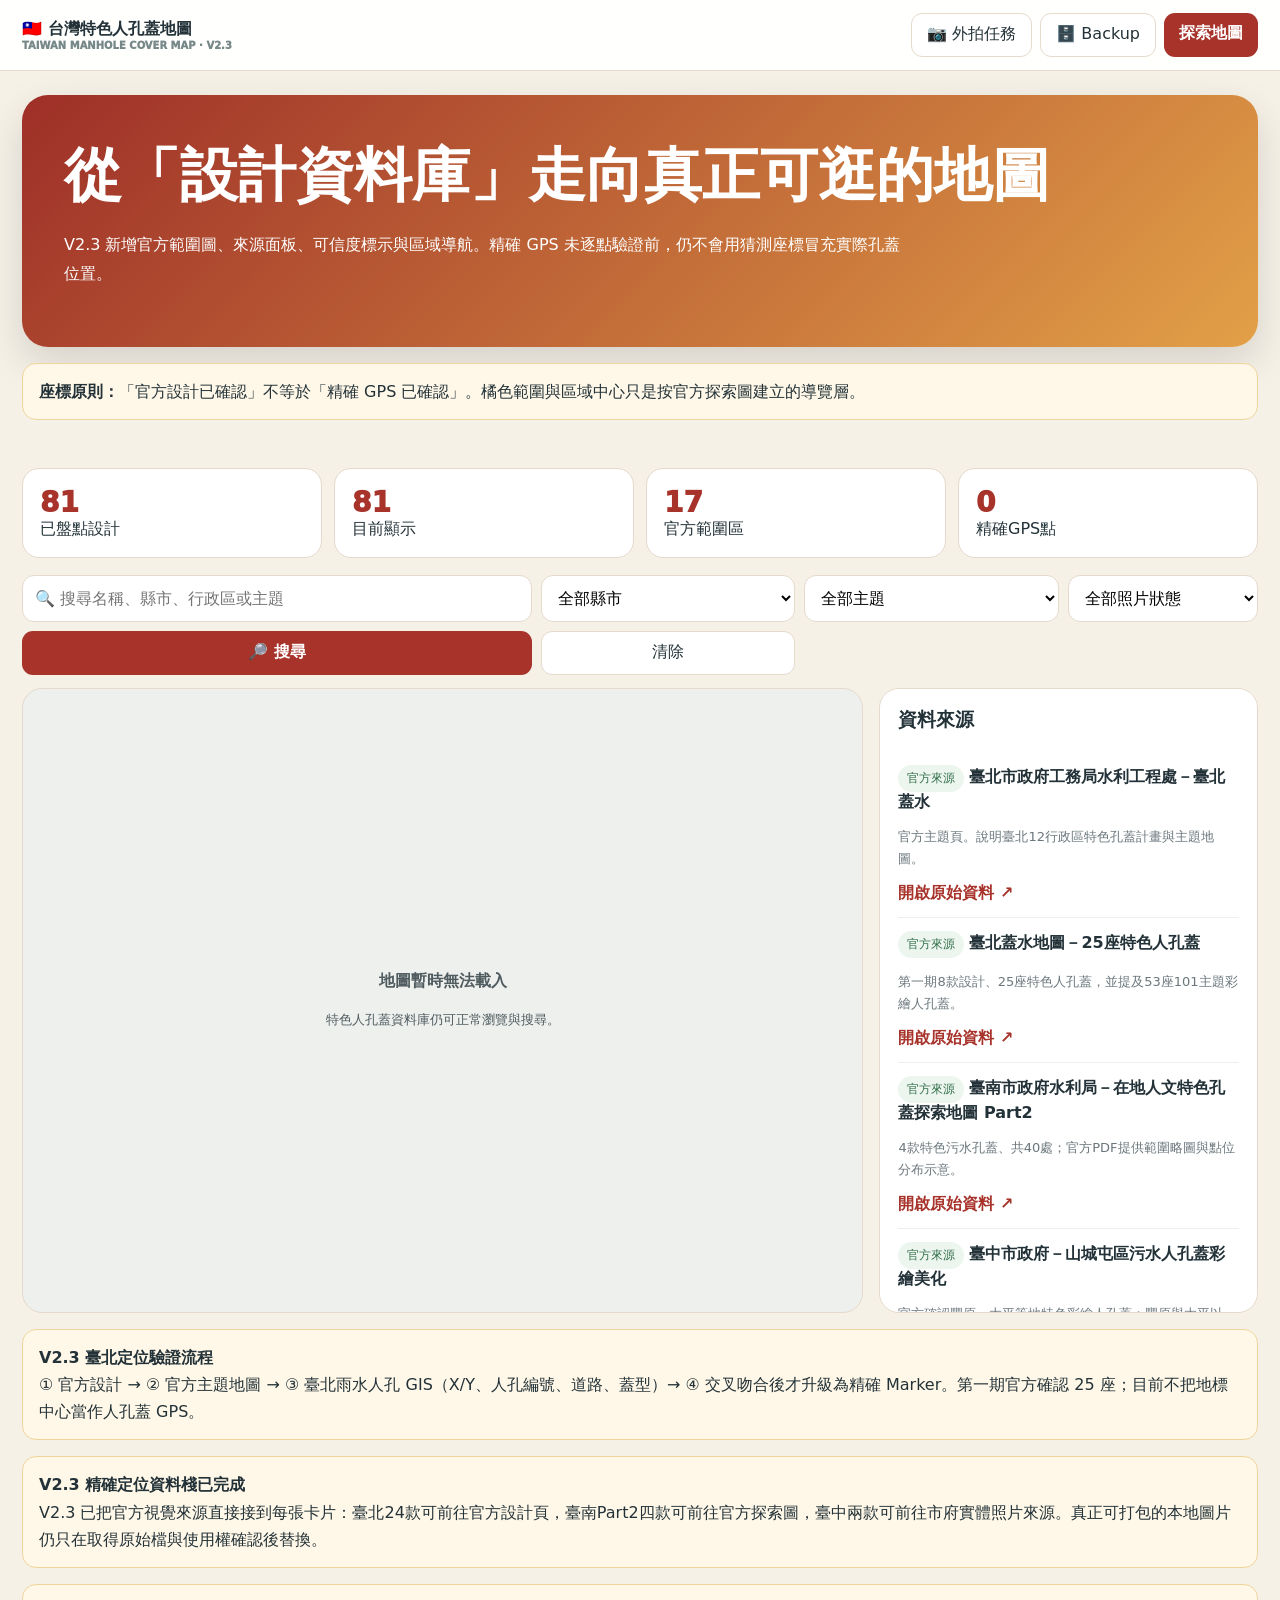
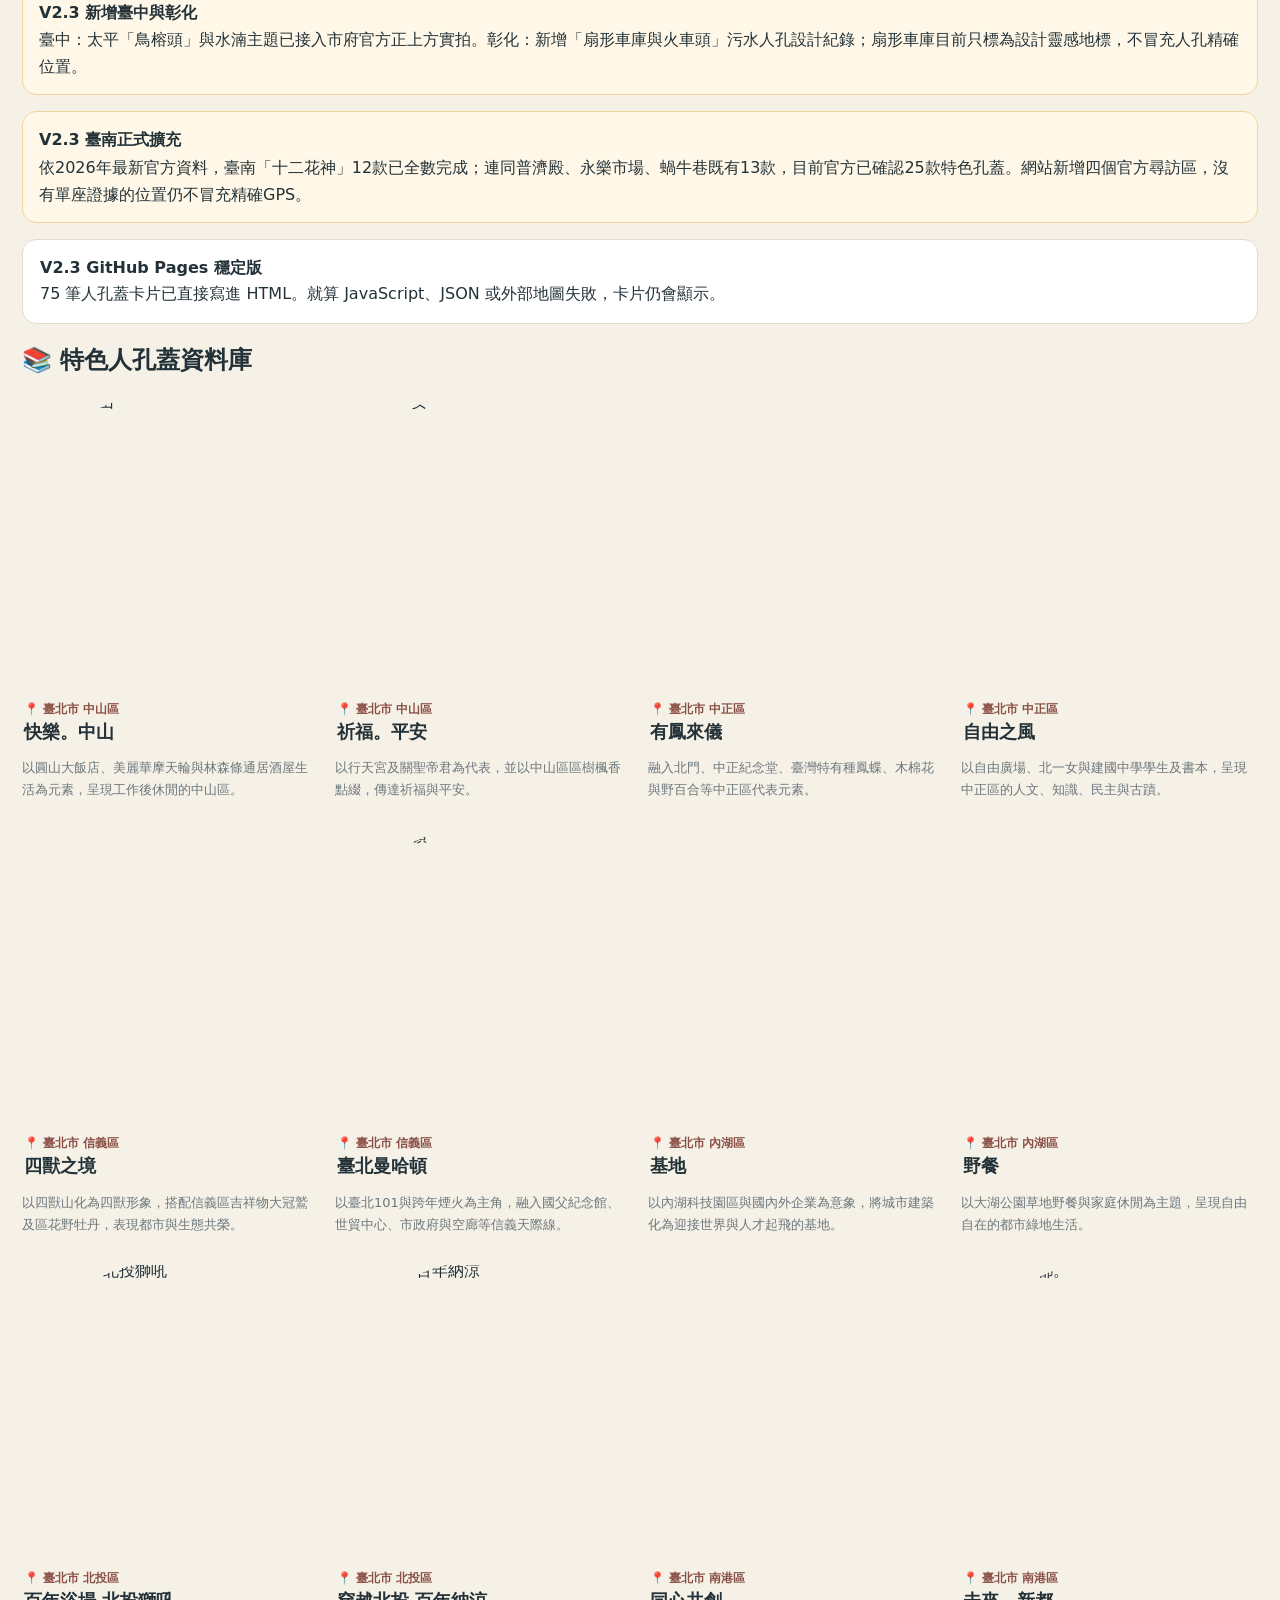
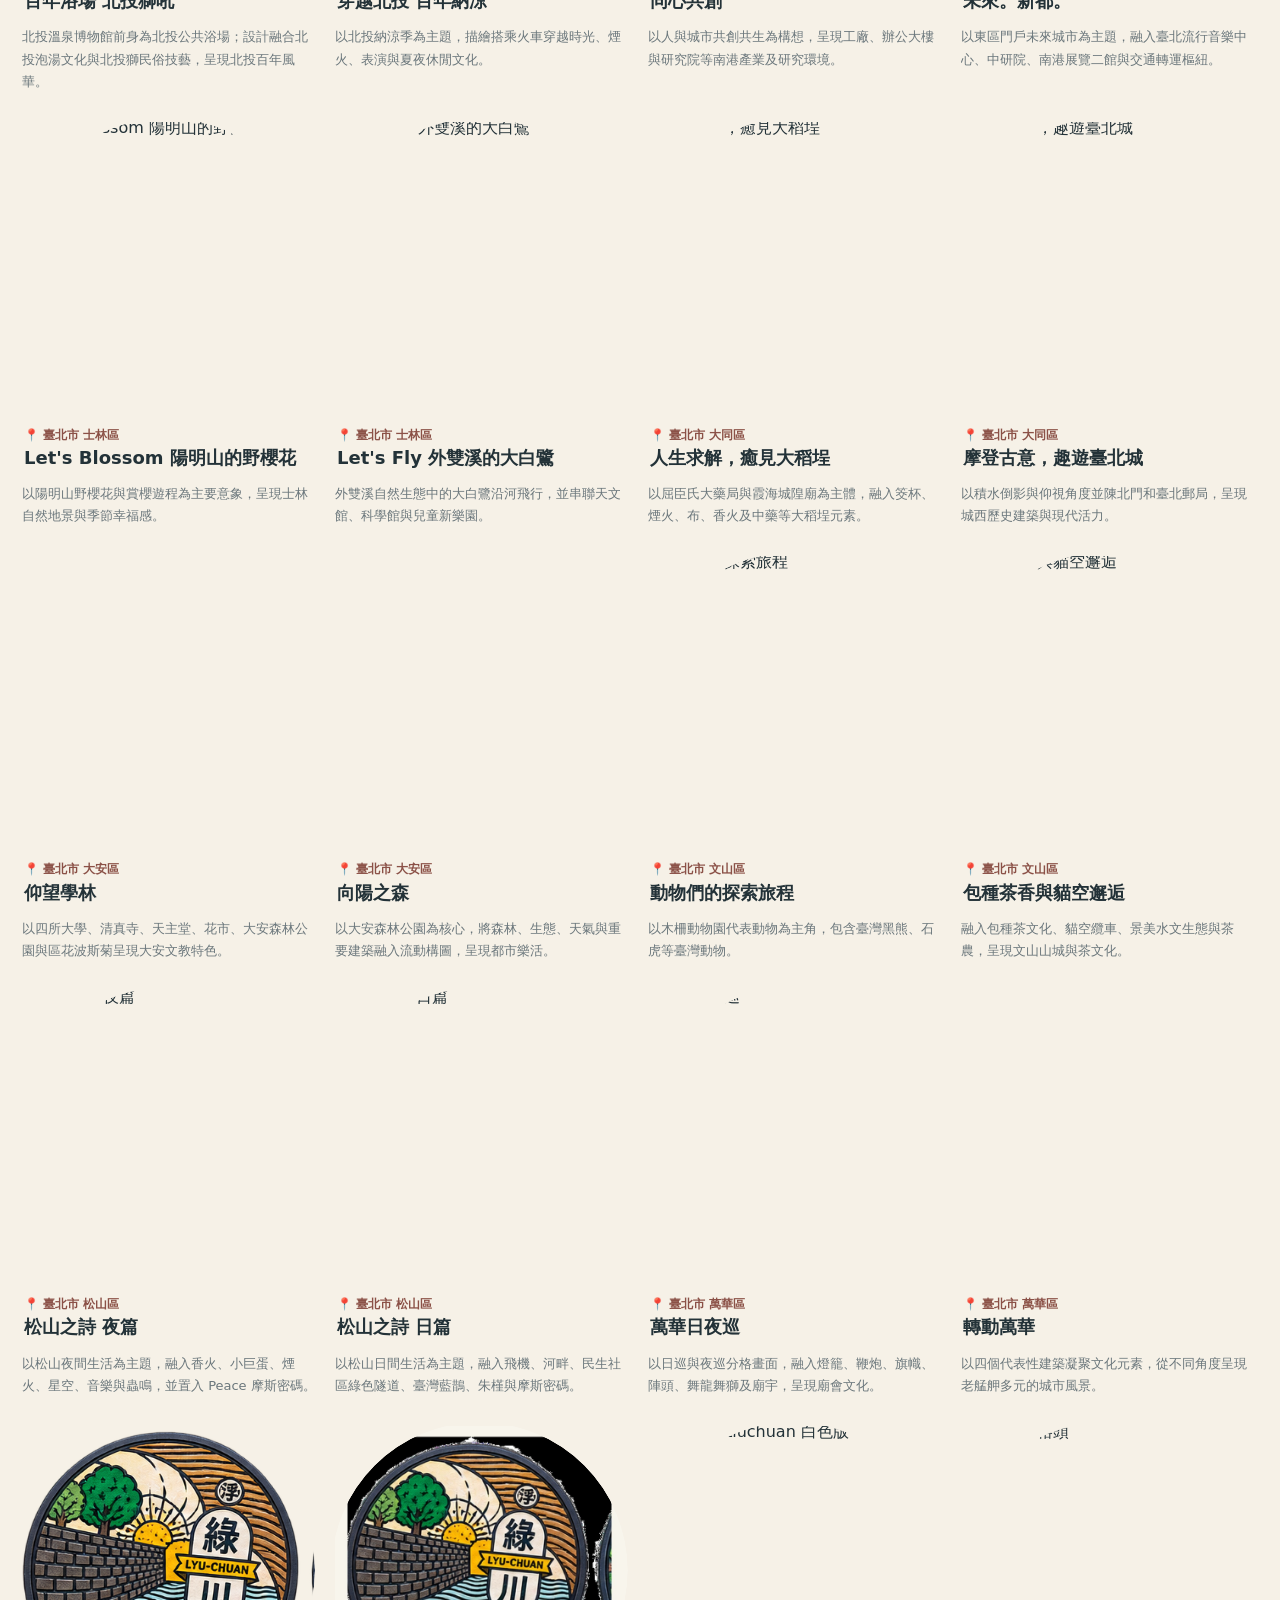
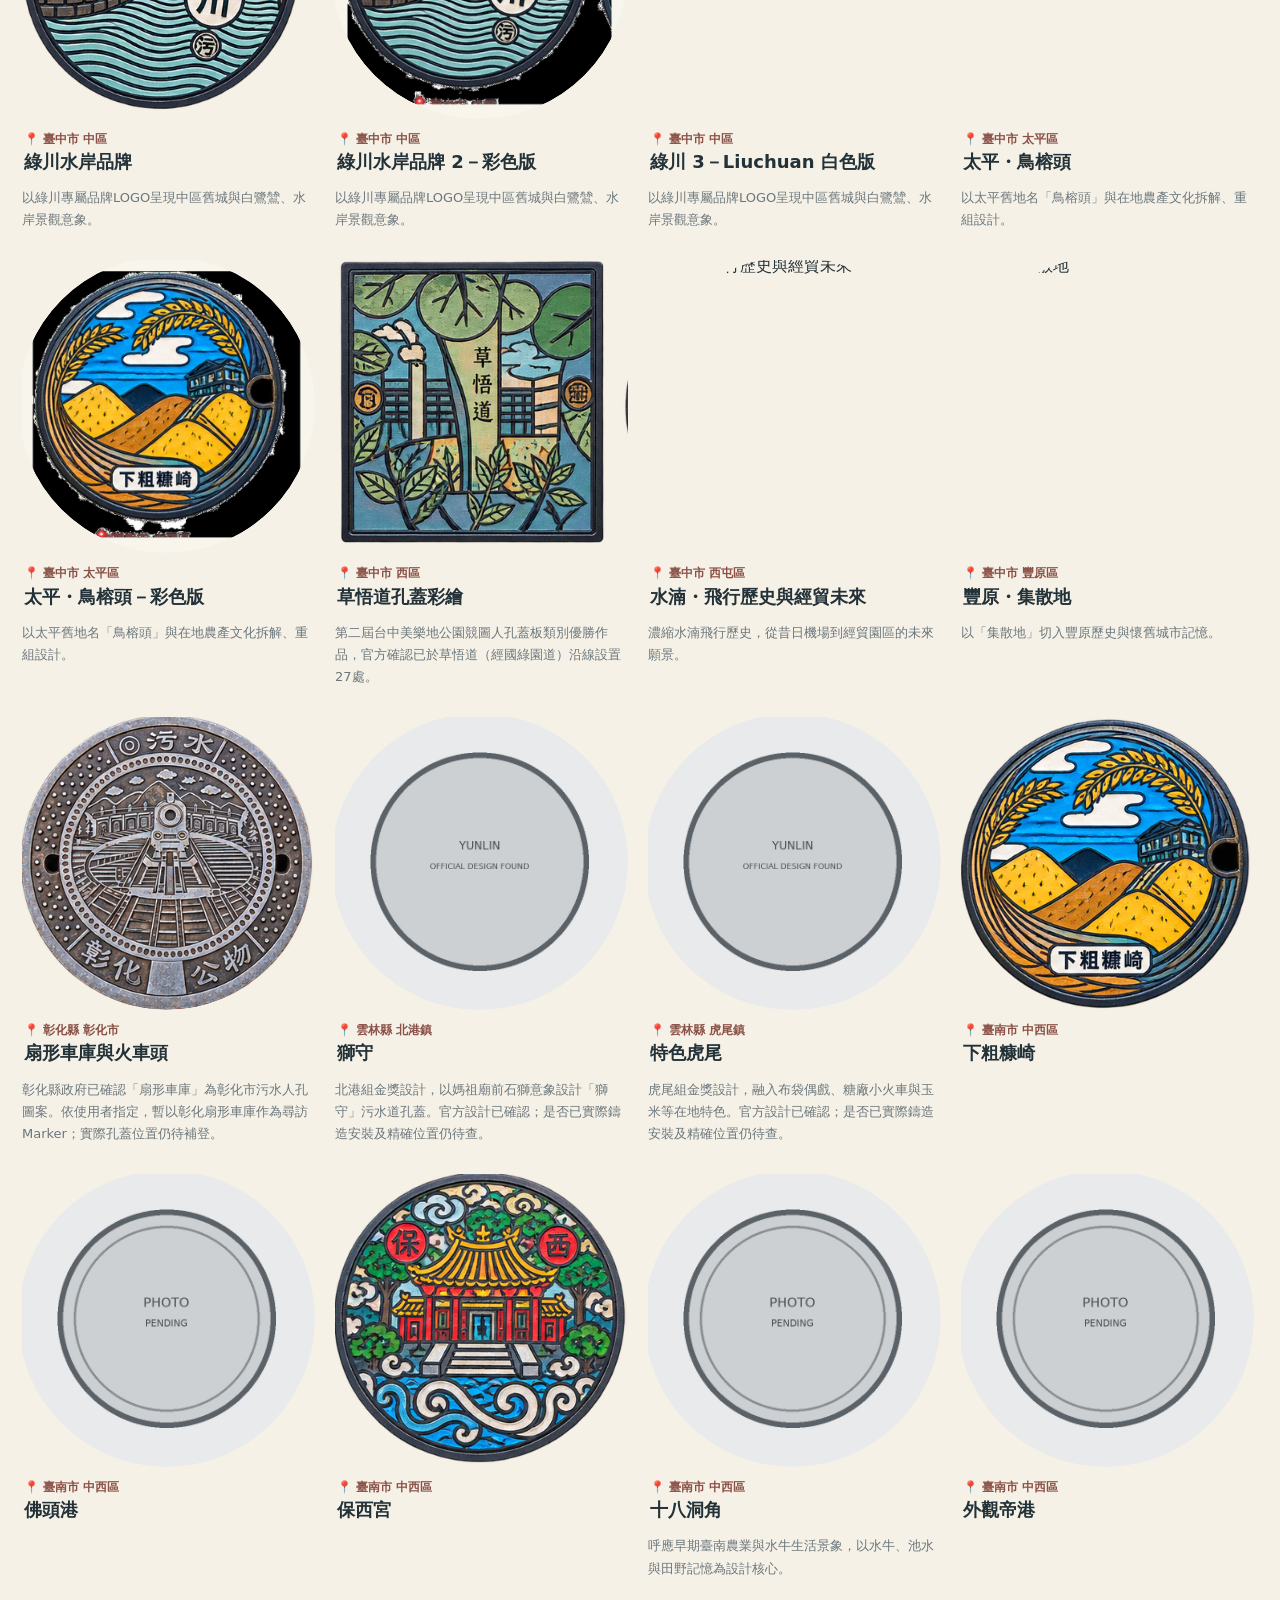
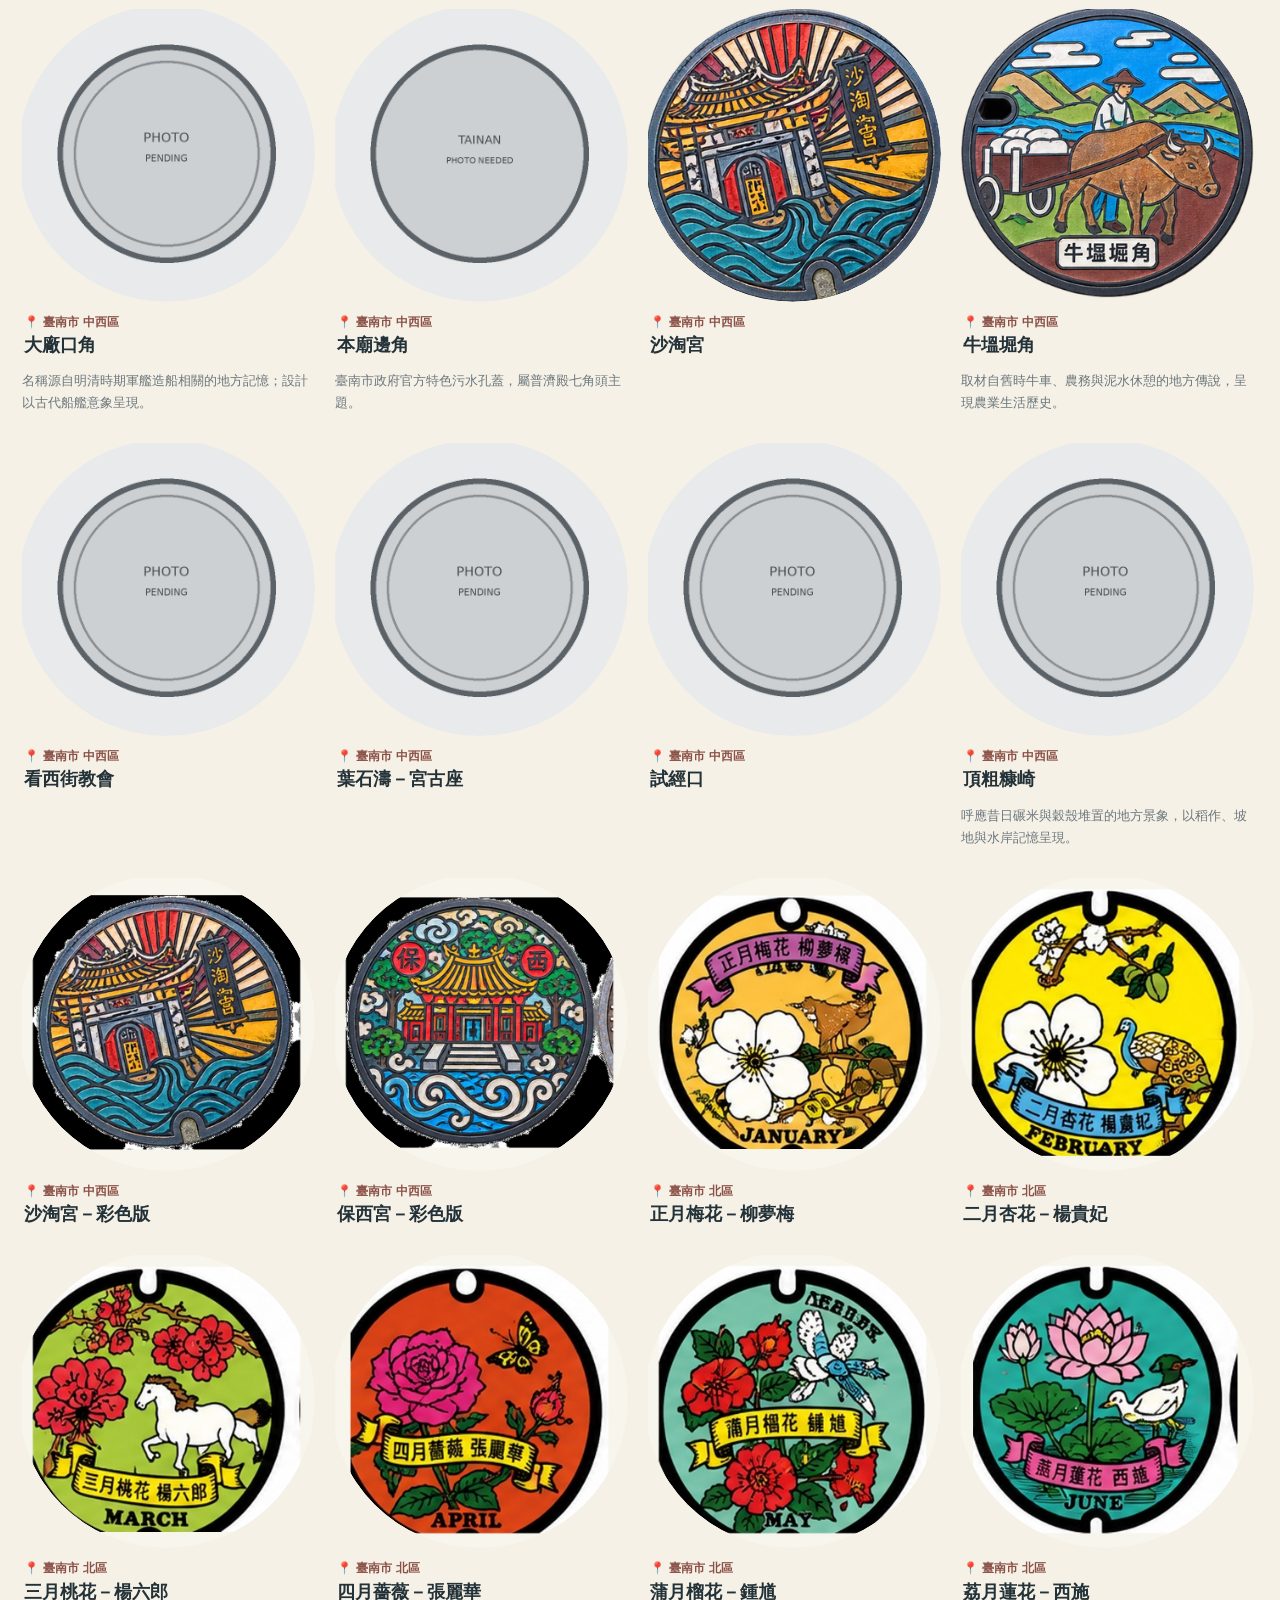
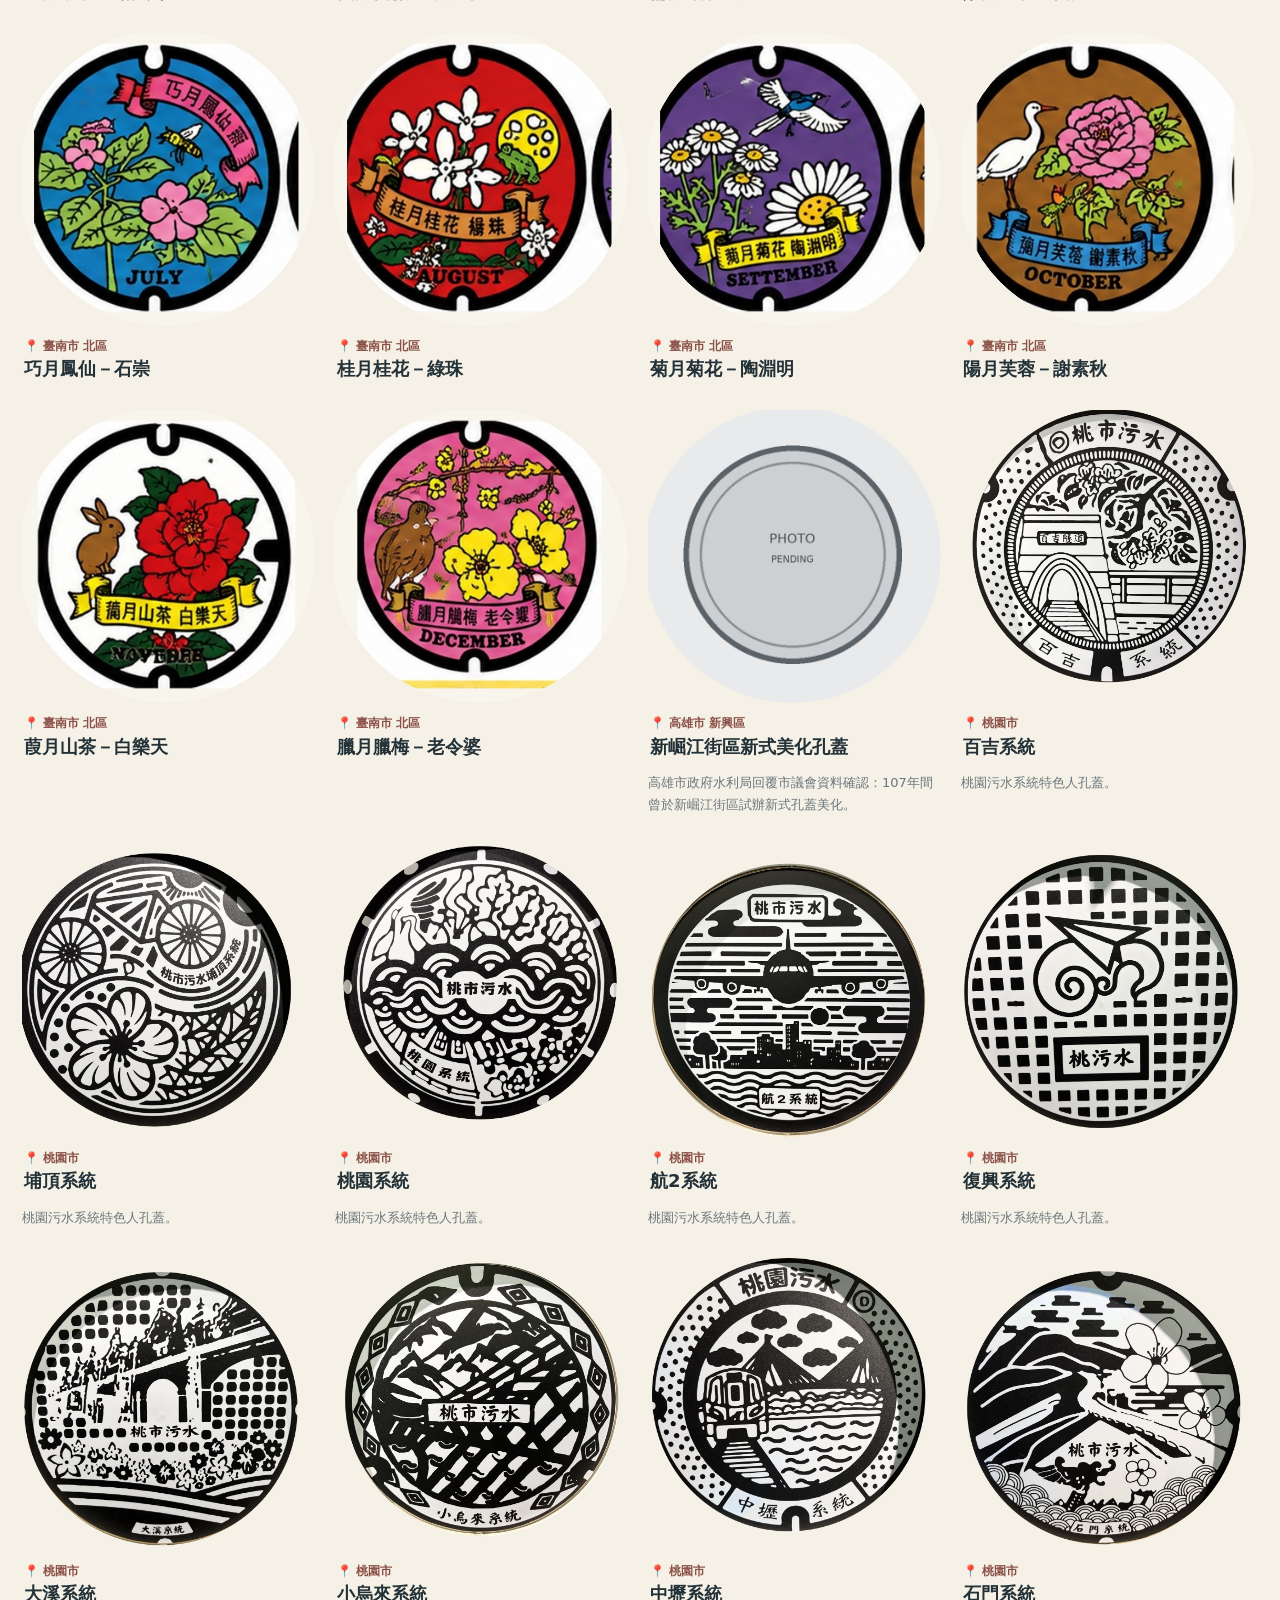
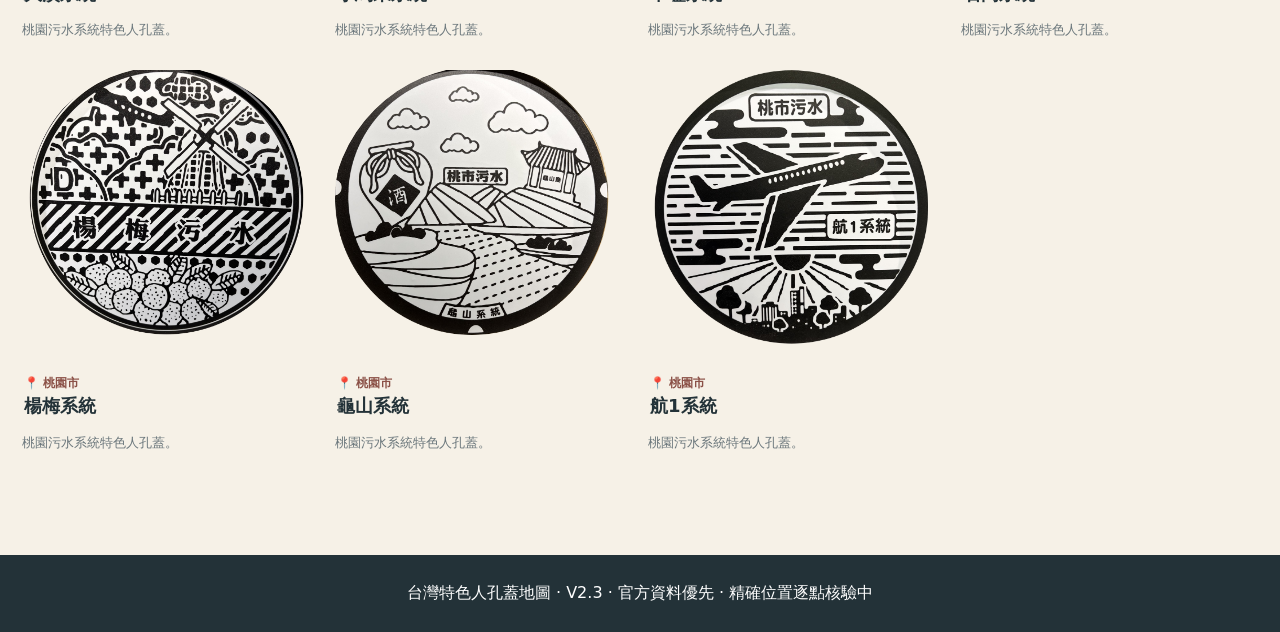
==== commit 4fdb8856: "Add files via upload" ====
--- a/index.html
+++ b/index.html
@@ -16,79 +16,86 @@
 <section class="notice"><strong>V2.3 臺北定位驗證流程</strong><br>① 官方設計 → ② 官方主題地圖 → ③ 臺北雨水人孔 GIS（X/Y、人孔編號、道路、蓋型）→ ④ 交叉吻合後才升級為精確 Marker。第一期官方確認 25 座；目前不把地標中心當作人孔蓋 GPS。</section><section class="notice"><strong>V2.3 精確定位資料棧已完成</strong><br>V2.3 已把官方視覺來源直接接到每張卡片：臺北24款可前往官方設計頁，臺南Part2四款可前往官方探索圖，臺中兩款可前往市府實體照片來源。真正可打包的本地圖片仍只在取得原始檔與使用權確認後替換。</section><section class="notice"><strong>V2.3 新增臺中與彰化</strong><br>
 臺中：太平「鳥榕頭」與水湳主題已接入市府官方正上方實拍。彰化：新增「扇形車庫與火車頭」污水人孔設計紀錄；扇形車庫目前只標為設計靈感地標，不冒充人孔精確位置。</section><section class="notice"><strong>V2.3 臺南正式擴充</strong><br>
 依2026年最新官方資料，臺南「十二花神」12款已全數完成；連同普濟殿、永樂市場、蝸牛巷既有13款，目前官方已確認25款特色孔蓋。網站新增四個官方尋訪區，沒有單座證據的位置仍不冒充精確GPS。</section><section class="auditNote"><strong>V2.3 GitHub Pages 穩定版</strong><br>
-63 筆人孔蓋卡片已直接寫進 HTML。就算 JavaScript、JSON 或外部地圖失敗，卡片仍會顯示。</section>
+75 筆人孔蓋卡片已直接寫進 HTML。就算 JavaScript、JSON 或外部地圖失敗，卡片仍會顯示。</section>
 <h2 id="resultsHeading">📚 特色人孔蓋資料庫</h2>
 <div id="staticCards" class="cards staticCards" hidden>
-<article class="photoCard staticFallbackCard" data-static-id="TP-006"><div class="coverWrap coverOnly roundCover"><img src="https://irp.cdn-website.com/02d57c49/dms3rep/multi/opt/%E4%B8%AD%E5%B1%B1%28%E5%BF%AB%E6%A8%82-%E4%B8%AD%E5%B1%B1%29-1920w.webp" alt="快樂。中山" loading="lazy"></div><div class="coverCaption"><div class="coverCaptionArea">📍 臺北市 中山區</div><div class="coverCaptionTitle">快樂。中山</div></div><p class="muted">以圓山大飯店、美麗華摩天輪與林森條通居酒屋生活為元素，呈現工作後休閒的中山區。</p></article>
-<article class="photoCard staticFallbackCard" data-static-id="TP-005"><div class="coverWrap coverOnly roundCover"><img src="https://irp.cdn-website.com/02d57c49/dms3rep/multi/opt/%E4%B8%AD%E5%B1%B1%28%E7%A5%88%E7%A6%8F-%E5%B9%B3%E5%AE%89%29-1920w.webp" alt="祈福。平安" loading="lazy"></div><div class="coverCaption"><div class="coverCaptionArea">📍 臺北市 中山區</div><div class="coverCaptionTitle">祈福。平安</div></div><p class="muted">以行天宮及關聖帝君為代表，並以中山區區樹楓香點綴，傳達祈福與平安。</p></article>
-<article class="photoCard staticFallbackCard" data-static-id="TP-002"><div class="coverWrap coverOnly roundCover"><img src="https://irp.cdn-website.com/02d57c49/dms3rep/multi/opt/%E4%B8%AD%E6%AD%A3%28%E6%9C%89%E9%B3%B3%E4%BE%86%E5%84%80%29-1920w.webp" alt="有鳳來儀" loading="lazy"></div><div class="coverCaption"><div class="coverCaptionArea">📍 臺北市 中正區</div><div class="coverCaptionTitle">有鳳來儀</div></div><p class="muted">融入北門、中正紀念堂、臺灣特有種鳳蝶、木棉花與野百合等中正區代表元素。</p></article>
-<article class="photoCard staticFallbackCard" data-static-id="TP-001"><div class="coverWrap coverOnly roundCover"><img src="https://irp.cdn-website.com/02d57c49/dms3rep/multi/opt/%E4%B8%AD%E6%AD%A3%28%E8%87%AA%E7%94%B1%E4%B9%8B%E9%A2%A8%29-1920w.webp" alt="自由之風" loading="lazy"></div><div class="coverCaption"><div class="coverCaptionArea">📍 臺北市 中正區</div><div class="coverCaptionTitle">自由之風</div></div><p class="muted">以自由廣場、北一女與建國中學學生及書本，呈現中正區的人文、知識、民主與古蹟。</p></article>
-<article class="photoCard staticFallbackCard" data-static-id="TP-013"><div class="coverWrap coverOnly roundCover"><img src="https://irp.cdn-website.com/02d57c49/dms3rep/multi/opt/%E4%BF%A1%E7%BE%A9%28%E5%9B%9B%E7%8D%B8%E4%B9%8B%E5%A2%83%29-1920w.webp" alt="四獸之境" loading="lazy"></div><div class="coverCaption"><div class="coverCaptionArea">📍 臺北市 信義區</div><div class="coverCaptionTitle">四獸之境</div></div><p class="muted">以四獸山化為四獸形象，搭配信義區吉祥物大冠鷲及區花野牡丹，表現都市與生態共榮。</p></article>
-<article class="photoCard staticFallbackCard" data-static-id="TP-014"><div class="coverWrap coverOnly roundCover"><img src="https://irp.cdn-website.com/02d57c49/dms3rep/multi/opt/%E4%BF%A1%E7%BE%A9%28%E8%87%BA%E5%8C%97%E6%9B%BC%E5%93%88%E9%A0%93%29-1920w.webp" alt="臺北曼哈頓" loading="lazy"></div><div class="coverCaption"><div class="coverCaptionArea">📍 臺北市 信義區</div><div class="coverCaptionTitle">臺北曼哈頓</div></div><p class="muted">以臺北101與跨年煙火為主角，融入國父紀念館、世貿中心、市政府與空廊等信義天際線。</p></article>
-<article class="photoCard staticFallbackCard" data-static-id="TP-020"><div class="coverWrap coverOnly roundCover"><img src="https://irp.cdn-website.com/02d57c49/dms3rep/multi/opt/%E5%85%A7%E6%B9%96%28%E5%9F%BA%E5%9C%B0%29-1920w.webp" alt="基地" loading="lazy"></div><div class="coverCaption"><div class="coverCaptionArea">📍 臺北市 內湖區</div><div class="coverCaptionTitle">基地</div></div><p class="muted">以內湖科技園區與國內外企業為意象，將城市建築化為迎接世界與人才起飛的基地。</p></article>
-<article class="photoCard staticFallbackCard" data-static-id="TP-019"><div class="coverWrap coverOnly roundCover"><img src="https://irp.cdn-website.com/02d57c49/dms3rep/multi/opt/%E5%85%A7%E6%B9%96%28%E9%87%8E%E9%A4%90%29-1920w.webp" alt="野餐" loading="lazy"></div><div class="coverCaption"><div class="coverCaptionArea">📍 臺北市 內湖區</div><div class="coverCaptionTitle">野餐</div></div><p class="muted">以大湖公園草地野餐與家庭休閒為主題，呈現自由自在的都市綠地生活。</p></article>
-<article class="photoCard staticFallbackCard" data-static-id="TP-017"><div class="coverWrap coverOnly roundCover"><img src="https://www-ws.gov.taipei/001/Upload/730/relpic/62369/9017240/4f31cb99-adf4-4a0f-ab56-3c1952391e04.png" alt="百年浴場 北投獅吼" loading="lazy"></div><div class="coverCaption"><div class="coverCaptionArea">📍 臺北市 北投區</div><div class="coverCaptionTitle">百年浴場 北投獅吼</div></div><p class="muted">北投溫泉博物館前身為北投公共浴場；設計融合北投泡湯文化與北投獅民俗技藝，呈現北投百年風華。</p></article>
-<article class="photoCard staticFallbackCard" data-static-id="TP-018"><div class="coverWrap coverOnly roundCover"><img src="https://www-ws.gov.taipei/001/Upload/730/relpic/62369/9017240/8bde2733-d197-4125-a56a-d401b74c259a.png" alt="穿越北投 百年納涼" loading="lazy"></div><div class="coverCaption"><div class="coverCaptionArea">📍 臺北市 北投區</div><div class="coverCaptionTitle">穿越北投 百年納涼</div></div><p class="muted">以北投納涼季為主題，描繪搭乘火車穿越時光、煙火、表演與夏夜休閒文化。</p></article>
-<article class="photoCard staticFallbackCard" data-static-id="TP-022"><div class="coverWrap coverOnly roundCover"><img src="https://irp.cdn-website.com/02d57c49/dms3rep/multi/opt/%E5%8D%97%E6%B8%AF%28%E5%90%8C%E5%BF%83%E5%85%B1%E5%89%B5%29-1920w.webp" alt="同心共創" loading="lazy"></div><div class="coverCaption"><div class="coverCaptionArea">📍 臺北市 南港區</div><div class="coverCaptionTitle">同心共創</div></div><p class="muted">以人與城市共創共生為構想，呈現工廠、辦公大樓與研究院等南港產業及研究環境。</p></article>
-<article class="photoCard staticFallbackCard" data-static-id="TP-021"><div class="coverWrap coverOnly roundCover"><img src="https://lirp.cdn-website.com/02d57c49/dms3rep/multi/opt/%E5%8D%97%E6%B8%AF%28%E6%9C%AA%E4%BE%86-%E6%96%B0%E9%83%BD-%29-1920w.webp" alt="未來。新都。" loading="lazy"></div><div class="coverCaption"><div class="coverCaptionArea">📍 臺北市 南港區</div><div class="coverCaptionTitle">未來。新都。</div></div><p class="muted">以東區門戶未來城市為主題，融入臺北流行音樂中心、中研院、南港展覽二館與交通轉運樞紐。</p></article>
-<article class="photoCard staticFallbackCard" data-static-id="TP-016"><div class="coverWrap coverOnly roundCover"><img src="https://irp.cdn-website.com/02d57c49/dms3rep/multi/opt/%E5%A3%AB%E6%9E%97%28Let-sBlossom%E9%99%BD%E6%98%8E%E5%B1%B1%E7%9A%84%E9%87%8E%E6%AB%BB%E8%8A%B1%29-1920w.webp" alt="Let&#x27;s Blossom 陽明山的野櫻花" loading="lazy"></div><div class="coverCaption"><div class="coverCaptionArea">📍 臺北市 士林區</div><div class="coverCaptionTitle">Let&#x27;s Blossom 陽明山的野櫻花</div></div><p class="muted">以陽明山野櫻花與賞櫻遊程為主要意象，呈現士林自然地景與季節幸福感。</p></article>
-<article class="photoCard staticFallbackCard" data-static-id="TP-015"><div class="coverWrap coverOnly roundCover"><img src="https://lirp.cdn-website.com/02d57c49/dms3rep/multi/opt/%E5%A3%AB%E6%9E%97%28Let-sFly%E5%A4%96%E9%9B%99%E6%BA%AA%E7%9A%84%E5%A4%A7%E7%99%BD%E9%B7%BA%29-1920w.webp" alt="Let&#x27;s Fly 外雙溪的大白鷺" loading="lazy"></div><div class="coverCaption"><div class="coverCaptionArea">📍 臺北市 士林區</div><div class="coverCaptionTitle">Let&#x27;s Fly 外雙溪的大白鷺</div></div><p class="muted">外雙溪自然生態中的大白鷺沿河飛行，並串聯天文館、科學館與兒童新樂園。</p></article>
-<article class="photoCard staticFallbackCard" data-static-id="TP-003"><div class="coverWrap coverOnly roundCover"><img src="https://lirp.cdn-website.com/02d57c49/dms3rep/multi/opt/%E5%A4%A7%E5%90%8C%28%E4%BA%BA%E7%94%9F%E6%B1%82%E8%A7%A3-%E7%99%92%E8%A6%8B%E5%A4%A7%E7%A8%BB%E5%9F%95%29-1920w.webp" alt="人生求解，癒見大稻埕" loading="lazy"></div><div class="coverCaption"><div class="coverCaptionArea">📍 臺北市 大同區</div><div class="coverCaptionTitle">人生求解，癒見大稻埕</div></div><p class="muted">以屈臣氏大藥局與霞海城隍廟為主體，融入筊杯、煙火、布、香火及中藥等大稻埕元素。</p></article>
-<article class="photoCard staticFallbackCard" data-static-id="TP-004"><div class="coverWrap coverOnly roundCover"><img src="https://irp.cdn-website.com/02d57c49/dms3rep/multi/opt/%E5%A4%A7%E5%90%8C%28%E6%91%A9%E7%99%BB%E5%8F%A4%E6%84%8F-%E8%B6%A3%E9%81%8A%E8%87%BA%E5%8C%97%E5%9F%8E%29-1920w.webp" alt="摩登古意，趣遊臺北城" loading="lazy"></div><div class="coverCaption"><div class="coverCaptionArea">📍 臺北市 大同區</div><div class="coverCaptionTitle">摩登古意，趣遊臺北城</div></div><p class="muted">以積水倒影與仰視角度並陳北門和臺北郵局，呈現城西歷史建築與現代活力。</p></article>
-<article class="photoCard staticFallbackCard" data-static-id="TP-010"><div class="coverWrap coverOnly roundCover"><img src="https://lirp.cdn-website.com/02d57c49/dms3rep/multi/opt/%E5%A4%A7%E5%AE%89%28%E4%BB%B0%E6%9C%9B%E5%AD%B8%E6%9E%97%29-1920w.webp" alt="仰望學林" loading="lazy"></div><div class="coverCaption"><div class="coverCaptionArea">📍 臺北市 大安區</div><div class="coverCaptionTitle">仰望學林</div></div><p class="muted">以四所大學、清真寺、天主堂、花市、大安森林公園與區花波斯菊呈現大安文教特色。</p></article>
-<article class="photoCard staticFallbackCard" data-static-id="TP-009"><div class="coverWrap coverOnly roundCover"><img src="https://lirp.cdn-website.com/02d57c49/dms3rep/multi/opt/%E5%A4%A7%E5%AE%89%28%E5%90%91%E9%99%BD%E4%B9%8B%E6%A3%AE%29-1920w.webp" alt="向陽之森" loading="lazy"></div><div class="coverCaption"><div class="coverCaptionArea">📍 臺北市 大安區</div><div class="coverCaptionTitle">向陽之森</div></div><p class="muted">以大安森林公園為核心，將森林、生態、天氣與重要建築融入流動構圖，呈現都市樂活。</p></article>
-<article class="photoCard staticFallbackCard" data-static-id="TP-024"><div class="coverWrap coverOnly roundCover"><img src="https://irp.cdn-website.com/02d57c49/dms3rep/multi/opt/%E6%96%87%E5%B1%B1%28%E5%8B%95%E7%89%A9%E5%80%91%E7%9A%84%E6%8E%A2%E7%B4%A2%E6%97%85%E7%A8%8B%29-1920w.webp" alt="動物們的探索旅程" loading="lazy"></div><div class="coverCaption"><div class="coverCaptionArea">📍 臺北市 文山區</div><div class="coverCaptionTitle">動物們的探索旅程</div></div><p class="muted">以木柵動物園代表動物為主角，包含臺灣黑熊、石虎等臺灣動物。</p></article>
-<article class="photoCard staticFallbackCard" data-static-id="TP-023"><div class="coverWrap coverOnly roundCover"><img src="https://irp.cdn-website.com/02d57c49/dms3rep/multi/opt/%E6%96%87%E5%B1%B1%28%E5%8C%85%E7%A8%AE%E8%8C%B6%E9%A6%99%E8%88%87%E8%B2%93%E7%A9%BA%E9%82%82%E9%80%85%29-1920w.webp" alt="包種茶香與貓空邂逅" loading="lazy"></div><div class="coverCaption"><div class="coverCaptionArea">📍 臺北市 文山區</div><div class="coverCaptionTitle">包種茶香與貓空邂逅</div></div><p class="muted">融入包種茶文化、貓空纜車、景美水文生態與茶農，呈現文山山城與茶文化。</p></article>
-<article class="photoCard staticFallbackCard" data-static-id="TP-008"><div class="coverWrap coverOnly roundCover"><img src="https://www-ws.gov.taipei/001/Upload/730/relpic/62369/9018249/2de120ee-9986-4265-a1b9-b394f9cf1722.png" alt="松山之詩 夜篇" loading="lazy"></div><div class="coverCaption"><div class="coverCaptionArea">📍 臺北市 松山區</div><div class="coverCaptionTitle">松山之詩 夜篇</div></div><p class="muted">以松山夜間生活為主題，融入香火、小巨蛋、煙火、星空、音樂與蟲鳴，並置入 Peace 摩斯密碼。</p></article>
-<article class="photoCard staticFallbackCard" data-static-id="TP-007"><div class="coverWrap coverOnly roundCover"><img src="https://www-ws.gov.taipei/001/Upload/730/relpic/62369/9018249/335d6718-b05a-48bb-a679-3075fb309bda.png" alt="松山之詩 日篇" loading="lazy"></div><div class="coverCaption"><div class="coverCaptionArea">📍 臺北市 松山區</div><div class="coverCaptionTitle">松山之詩 日篇</div></div><p class="muted">以松山日間生活為主題，融入飛機、河畔、民生社區綠色隧道、臺灣藍鵲、朱槿與摩斯密碼。</p></article>
-<article class="photoCard staticFallbackCard" data-static-id="TP-011"><div class="coverWrap coverOnly roundCover"><img src="https://irp.cdn-website.com/02d57c49/dms3rep/multi/opt/%E8%90%AC%E8%8F%AF%28%E8%90%AC%E8%8F%AF%E6%97%A5%E5%A4%9C%E5%B7%A1%29-1920w.webp" alt="萬華日夜巡" loading="lazy"></div><div class="coverCaption"><div class="coverCaptionArea">📍 臺北市 萬華區</div><div class="coverCaptionTitle">萬華日夜巡</div></div><p class="muted">以日巡與夜巡分格畫面，融入燈籠、鞭炮、旗幟、陣頭、舞龍舞獅及廟宇，呈現廟會文化。</p></article>
-<article class="photoCard staticFallbackCard" data-static-id="TP-012"><div class="coverWrap coverOnly roundCover"><img src="https://lirp.cdn-website.com/02d57c49/dms3rep/multi/opt/%E8%90%AC%E8%8F%AF%28%E8%BD%89%E5%8B%95%E8%90%AC%E8%8F%AF%29-1920w.webp" alt="轉動萬華" loading="lazy"></div><div class="coverCaption"><div class="coverCaptionArea">📍 臺北市 萬華區</div><div class="coverCaptionTitle">轉動萬華</div></div><p class="muted">以四個代表性建築凝聚文化元素，從不同角度呈現老艋舺多元的城市風景。</p></article>
-<article class="photoCard staticFallbackCard" data-static-id="TY-DX-001"><div class="coverWrap coverOnly roundCover"><img src="assets/images/covers/TY-DX-001.jpg" alt="大溪系統－老街意象" loading="lazy"></div><div class="coverCaption"><div class="coverCaptionArea">📍 桃園市 大溪區</div><div class="coverCaptionTitle">大溪系統－老街意象</div></div><p class="muted">桃園市水務局說明：大溪系統將老街元素置入人孔蓋設計。</p></article>
-<article class="photoCard staticFallbackCard" data-static-id="TY-BJ-001"><div class="coverWrap coverOnly roundCover"><img src="assets/images/covers/TY-BJ-001.jpg" alt="百吉系統－百吉隧道" loading="lazy"></div><div class="coverCaption"><div class="coverCaptionArea">📍 桃園市 大溪區</div><div class="coverCaptionTitle">百吉系統－百吉隧道</div></div><p class="muted">桃園市水務局特色污水孔蓋；將百吉隧道納入圖騰設計。</p></article>
-<article class="photoCard staticFallbackCard" data-static-id="TY-XWL-001"><div class="coverWrap coverOnly roundCover"><img src="assets/images/covers/TY-XWL-001.jpg" alt="小烏來系統－新溪口吊橋與原民圖騰" loading="lazy"></div><div class="coverCaption"><div class="coverCaptionArea">📍 桃園市 復興區</div><div class="coverCaptionTitle">小烏來系統－新溪口吊橋與原民圖騰</div></div><p class="muted">桃園市水務局說明：小烏來系統融合新溪口吊橋及原民圖騰。</p></article>
-<article class="photoCard staticFallbackCard" data-static-id="TY-YM-001"><div class="coverWrap coverOnly roundCover"><img src="assets/images/covers/TY-YM-001.jpg" alt="楊梅系統－楊梅與牧場" loading="lazy"></div><div class="coverCaption"><div class="coverCaptionArea">📍 桃園市 楊梅區</div><div class="coverCaptionTitle">楊梅系統－楊梅與牧場</div></div><p class="muted">桃園市水務局特色污水孔蓋；圖樣結合地方植物楊梅與牧場景觀。</p></article>
-<article class="photoCard staticFallbackCard" data-static-id="TY-GS-001"><div class="coverWrap coverOnly roundCover"><img src="assets/images/covers/TY-GS-001-user.png" alt="龜山系統－酒廠與壽山巖觀音寺" loading="lazy"></div><div class="coverCaption"><div class="coverCaptionArea">📍 桃園市 龜山區</div><div class="coverCaptionTitle">龜山系統－酒廠與壽山巖觀音寺</div></div><p class="muted">桃園市水務局說明：龜山系統將觀光酒廠與壽山巖觀音寺結合於孔蓋圖樣。</p></article>
-<article class="photoCard staticFallbackCard" data-static-id="TY-GS-001-COLOR"><div class="coverWrap coverOnly roundCover"><img src="assets/images/covers/TY-GS-001-color.jpg" alt="龜山系統－酒廠與壽山巖觀音寺－彩色版" loading="lazy"></div><div class="coverCaption"><div class="coverCaptionArea">📍 桃園市 龜山區</div><div class="coverCaptionTitle">龜山系統－酒廠與壽山巖觀音寺－彩色版</div></div><p class="muted">桃園市水務局說明：龜山系統將觀光酒廠與壽山巖觀音寺結合於孔蓋圖樣。</p></article>
-<article class="photoCard staticFallbackCard" data-static-id="TC-003"><div class="coverWrap coverOnly roundCover"><img src="assets/images/covers/TC-003-user.png" alt="綠川水岸品牌" loading="lazy"></div><div class="coverCaption"><div class="coverCaptionArea">📍 臺中市 中區</div><div class="coverCaptionTitle">綠川水岸品牌</div></div><p class="muted">以綠川專屬品牌LOGO呈現中區舊城與白鷺鷥、水岸景觀意象。</p></article>
-<article class="photoCard staticFallbackCard" data-static-id="TC-003-COLOR2"><div class="coverWrap coverOnly roundCover"><img src="assets/images/covers/TC-003-color2.jpg" alt="綠川水岸品牌 2－彩色版" loading="lazy"></div><div class="coverCaption"><div class="coverCaptionArea">📍 臺中市 中區</div><div class="coverCaptionTitle">綠川水岸品牌 2－彩色版</div></div><p class="muted">以綠川專屬品牌LOGO呈現中區舊城與白鷺鷥、水岸景觀意象。</p></article>
-<article class="photoCard staticFallbackCard" data-static-id="TC-003-COLOR3"><div class="coverWrap coverOnly roundCover"><img src="assets/images/covers/TC-003-color3.png" alt="綠川 3－Liuchuan 白色版" loading="lazy"></div><div class="coverCaption"><div class="coverCaptionArea">📍 臺中市 中區</div><div class="coverCaptionTitle">綠川 3－Liuchuan 白色版</div></div><p class="muted">以綠川專屬品牌LOGO呈現中區舊城與白鷺鷥、水岸景觀意象。</p></article>
-<article class="photoCard staticFallbackCard" data-static-id="TC-002"><div class="coverWrap coverOnly roundCover"><img src="https://www.taichung.gov.tw/media/375213/%E5%A4%AA%E5%B9%B3.jpg?height=900" alt="太平・鳥榕頭" loading="lazy"></div><div class="coverCaption"><div class="coverCaptionArea">📍 臺中市 太平區</div><div class="coverCaptionTitle">太平・鳥榕頭</div></div><p class="muted">以太平舊地名「鳥榕頭」與在地農產文化拆解、重組設計。</p></article>
-<article class="photoCard staticFallbackCard" data-static-id="TC-002-COLOR"><div class="coverWrap coverOnly roundCover"><img src="assets/images/covers/TC-002-color.jpg" alt="太平・鳥榕頭－彩色版" loading="lazy"></div><div class="coverCaption"><div class="coverCaptionArea">📍 臺中市 太平區</div><div class="coverCaptionTitle">太平・鳥榕頭－彩色版</div></div><p class="muted">以太平舊地名「鳥榕頭」與在地農產文化拆解、重組設計。</p></article>
-<article class="photoCard staticFallbackCard" data-static-id="TC-004"><div class="coverWrap coverOnly squareCover"><img src="assets/images/covers/TC-004-user.png" alt="草悟道孔蓋彩繪" loading="lazy"></div><div class="coverCaption"><div class="coverCaptionArea">📍 臺中市 西區</div><div class="coverCaptionTitle">草悟道孔蓋彩繪</div></div><p class="muted">第二屆台中美樂地公園競圖人孔蓋板類別優勝作品，官方確認已於草悟道（經國綠園道）沿線設置27處。</p></article>
-<article class="photoCard staticFallbackCard" data-static-id="TC-005"><div class="coverWrap coverOnly roundCover"><img src="https://www.taichung.gov.tw/media/375212/%E6%B0%B4%E6%B9%B3.jpg?height=900" alt="水湳・飛行歷史與經貿未來" loading="lazy"></div><div class="coverCaption"><div class="coverCaptionArea">📍 臺中市 西屯區</div><div class="coverCaptionTitle">水湳・飛行歷史與經貿未來</div></div><p class="muted">濃縮水湳飛行歷史，從昔日機場到經貿園區的未來願景。</p></article>
-<article class="photoCard staticFallbackCard" data-static-id="TC-001"><div class="coverWrap coverOnly roundCover"><img src="https://wikitravel.org/upload/shared/9/9c/Manhole_cover_001%2C_Fengyuan_District%2C_Taichung%2C_Taiwan.JPG" alt="豐原・集散地" loading="lazy"></div><div class="coverCaption"><div class="coverCaptionArea">📍 臺中市 豐原區</div><div class="coverCaptionTitle">豐原・集散地</div></div><p class="muted">以「集散地」切入豐原歷史與懷舊城市記憶。</p></article>
-<article class="photoCard staticFallbackCard" data-static-id="CH-001"><div class="coverWrap coverOnly roundCover"><img src="assets/images/covers/CH-001-user.png" alt="扇形車庫與火車頭" loading="lazy"></div><div class="coverCaption"><div class="coverCaptionArea">📍 彰化縣 彰化市</div><div class="coverCaptionTitle">扇形車庫與火車頭</div></div><p class="muted">彰化縣政府已確認「扇形車庫」為彰化市污水人孔圖案。依使用者指定，暫以彰化扇形車庫作為尋訪 Marker；實際孔蓋位置仍待補登。</p></article>
-<article class="photoCard staticFallbackCard" data-static-id="YL-BG-001"><div class="coverWrap coverOnly roundCover"><img src="assets/images/covers/YL-BG-001.jpg" alt="獅守" loading="lazy"></div><div class="coverCaption"><div class="coverCaptionArea">📍 雲林縣 北港鎮</div><div class="coverCaptionTitle">獅守</div></div><p class="muted">北港組金獎設計，以媽祖廟前石獅意象設計「獅守」污水道孔蓋。官方設計已確認；是否已實際鑄造安裝及精確位置仍待查。</p></article>
-<article class="photoCard staticFallbackCard" data-static-id="YL-HW-001"><div class="coverWrap coverOnly roundCover"><img src="assets/images/covers/YL-HW-001.jpg" alt="特色虎尾" loading="lazy"></div><div class="coverCaption"><div class="coverCaptionArea">📍 雲林縣 虎尾鎮</div><div class="coverCaptionTitle">特色虎尾</div></div><p class="muted">虎尾組金獎設計，融入布袋偶戲、糖廠小火車與玉米等在地特色。官方設計已確認；是否已實際鑄造安裝及精確位置仍待查。</p></article>
-<article class="photoCard staticFallbackCard" data-static-id="TN-003"><div class="coverWrap coverOnly roundCover"><img src="assets/images/covers/TN-003-user.png" alt="下粗糠崎" loading="lazy"></div><div class="coverCaption"><div class="coverCaptionArea">📍 臺南市 中西區</div><div class="coverCaptionTitle">下粗糠崎</div></div><p class="muted">特色污水孔蓋</p></article>
-<article class="photoCard staticFallbackCard" data-static-id="TN-004"><div class="coverWrap coverOnly roundCover"><img src="assets/images/covers/TN-004.jpg" alt="佛頭港" loading="lazy"></div><div class="coverCaption"><div class="coverCaptionArea">📍 臺南市 中西區</div><div class="coverCaptionTitle">佛頭港</div></div><p class="muted">特色污水孔蓋</p></article>
-<article class="photoCard staticFallbackCard" data-static-id="TN-007"><div class="coverWrap coverOnly roundCover"><img src="assets/images/covers/TN-007-user.png" alt="保西宮" loading="lazy"></div><div class="coverCaption"><div class="coverCaptionArea">📍 臺南市 中西區</div><div class="coverCaptionTitle">保西宮</div></div><p class="muted">特色污水孔蓋</p></article>
-<article class="photoCard staticFallbackCard" data-static-id="TN-011"><div class="coverWrap coverOnly roundCover"><img src="assets/images/covers/TN-011.jpg" alt="十八洞角" loading="lazy"></div><div class="coverCaption"><div class="coverCaptionArea">📍 臺南市 中西區</div><div class="coverCaptionTitle">十八洞角</div></div><p class="muted">呼應早期臺南農業與水牛生活景象，以水牛、池水與田野記憶為設計核心。</p></article>
-<article class="photoCard staticFallbackCard" data-static-id="TN-005"><div class="coverWrap coverOnly roundCover"><img src="assets/images/covers/TN-005.jpg" alt="外觀帝港" loading="lazy"></div><div class="coverCaption"><div class="coverCaptionArea">📍 臺南市 中西區</div><div class="coverCaptionTitle">外觀帝港</div></div><p class="muted">特色污水孔蓋</p></article>
-<article class="photoCard staticFallbackCard" data-static-id="TN-012"><div class="coverWrap coverOnly roundCover"><img src="assets/images/covers/TN-012.jpg" alt="大廠口角" loading="lazy"></div><div class="coverCaption"><div class="coverCaptionArea">📍 臺南市 中西區</div><div class="coverCaptionTitle">大廠口角</div></div><p class="muted">名稱源自明清時期軍艦造船相關的地方記憶；設計以古代船艦意象呈現。</p></article>
-<article class="photoCard staticFallbackCard" data-static-id="TN-PJ-02"><div class="coverWrap coverOnly roundCover"><img src="https://news.housefun.com.tw/images/news/2020/12/28/160912580075282403.jpg" alt="本廟邊角" loading="lazy"></div><div class="coverCaption"><div class="coverCaptionArea">📍 臺南市 中西區</div><div class="coverCaptionTitle">本廟邊角</div></div><p class="muted">臺南市政府官方特色污水孔蓋，屬普濟殿七角頭主題。</p></article>
-<article class="photoCard staticFallbackCard" data-static-id="TN-008"><div class="coverWrap coverOnly roundCover"><img src="assets/images/covers/TN-008-user.png" alt="沙淘宮" loading="lazy"></div><div class="coverCaption"><div class="coverCaptionArea">📍 臺南市 中西區</div><div class="coverCaptionTitle">沙淘宮</div></div><p class="muted">特色污水孔蓋</p></article>
-<article class="photoCard staticFallbackCard" data-static-id="TN-010"><div class="coverWrap coverOnly roundCover"><img src="assets/images/covers/TN-010-user.png" alt="牛塭堀角" loading="lazy"></div><div class="coverCaption"><div class="coverCaptionArea">📍 臺南市 中西區</div><div class="coverCaptionTitle">牛塭堀角</div></div><p class="muted">取材自舊時牛車、農務與泥水休憩的地方傳說，呈現農業生活歷史。</p></article>
-<article class="photoCard staticFallbackCard" data-static-id="TN-006"><div class="coverWrap coverOnly roundCover"><img src="assets/images/covers/TN-006.jpg" alt="看西街教會" loading="lazy"></div><div class="coverCaption"><div class="coverCaptionArea">📍 臺南市 中西區</div><div class="coverCaptionTitle">看西街教會</div></div><p class="muted">特色污水孔蓋</p></article>
-<article class="photoCard staticFallbackCard" data-static-id="TN-009"><div class="coverWrap coverOnly roundCover"><img src="https://d1b8dyiuti31bx.cloudfront.net/NewsPhotos/20230725/15_070109276348.jpg" alt="葉石濤－宮古座" loading="lazy"></div><div class="coverCaption"><div class="coverCaptionArea">📍 臺南市 中西區</div><div class="coverCaptionTitle">葉石濤－宮古座</div></div><p class="muted">特色污水孔蓋</p></article>
-<article class="photoCard staticFallbackCard" data-static-id="TN-001"><div class="coverWrap coverOnly roundCover"><img src="https://www.merit-times.com.tw/news_pic/20201227/1481413_1048317.jpg" alt="試經口" loading="lazy"></div><div class="coverCaption"><div class="coverCaptionArea">📍 臺南市 中西區</div><div class="coverCaptionTitle">試經口</div></div><p class="muted">特色污水孔蓋</p></article>
-<article class="photoCard staticFallbackCard" data-static-id="TN-013"><div class="coverWrap coverOnly roundCover"><img src="assets/images/covers/TN-013.jpg" alt="頂粗糠崎" loading="lazy"></div><div class="coverCaption"><div class="coverCaptionArea">📍 臺南市 中西區</div><div class="coverCaptionTitle">頂粗糠崎</div></div><p class="muted">呼應昔日碾米與穀殼堆置的地方景象，以稻作、坡地與水岸記憶呈現。</p></article>
-<article class="photoCard staticFallbackCard" data-static-id="TN-008-COLOR"><div class="coverWrap coverOnly roundCover"><img src="assets/images/covers/TN-008-color.jpg" alt="沙淘宮－彩色版" loading="lazy"></div><div class="coverCaption"><div class="coverCaptionArea">📍 臺南市 中西區</div><div class="coverCaptionTitle">沙淘宮－彩色版</div></div><p class="muted">特色污水孔蓋</p></article>
-<article class="photoCard staticFallbackCard" data-static-id="TN-007-COLOR"><div class="coverWrap coverOnly roundCover"><img src="assets/images/covers/TN-007-color.jpg" alt="保西宮－彩色版" loading="lazy"></div><div class="coverCaption"><div class="coverCaptionArea">📍 臺南市 中西區</div><div class="coverCaptionTitle">保西宮－彩色版</div></div><p class="muted">特色污水孔蓋</p></article>
-<article class="photoCard staticFallbackCard" data-static-id="TN-014"><div class="coverWrap coverOnly roundCover"><img src="assets/images/covers/TN-014-color.jpg" alt="正月梅花－柳夢梅" loading="lazy"></div><div class="coverCaption"><div class="coverCaptionArea">📍 臺南市 北區</div><div class="coverCaptionTitle">正月梅花－柳夢梅</div></div><p class="muted">特色污水孔蓋</p></article>
-<article class="photoCard staticFallbackCard" data-static-id="TN-015"><div class="coverWrap coverOnly roundCover"><img src="assets/images/covers/TN-015-color.jpg" alt="二月杏花－楊貴妃" loading="lazy"></div><div class="coverCaption"><div class="coverCaptionArea">📍 臺南市 北區</div><div class="coverCaptionTitle">二月杏花－楊貴妃</div></div><p class="muted">特色污水孔蓋</p></article>
-<article class="photoCard staticFallbackCard" data-static-id="TN-016"><div class="coverWrap coverOnly roundCover"><img src="assets/images/covers/TN-016-color.jpg" alt="三月桃花－楊六郎" loading="lazy"></div><div class="coverCaption"><div class="coverCaptionArea">📍 臺南市 北區</div><div class="coverCaptionTitle">三月桃花－楊六郎</div></div><p class="muted">特色污水孔蓋</p></article>
-<article class="photoCard staticFallbackCard" data-static-id="TN-017"><div class="coverWrap coverOnly roundCover"><img src="assets/images/covers/TN-017-color.jpg" alt="四月薔薇－張麗華" loading="lazy"></div><div class="coverCaption"><div class="coverCaptionArea">📍 臺南市 北區</div><div class="coverCaptionTitle">四月薔薇－張麗華</div></div><p class="muted">特色污水孔蓋</p></article>
-<article class="photoCard staticFallbackCard" data-static-id="TN-018"><div class="coverWrap coverOnly roundCover"><img src="assets/images/covers/TN-018-color.jpg" alt="蒲月榴花－鍾馗" loading="lazy"></div><div class="coverCaption"><div class="coverCaptionArea">📍 臺南市 北區</div><div class="coverCaptionTitle">蒲月榴花－鍾馗</div></div><p class="muted">特色污水孔蓋</p></article>
-<article class="photoCard staticFallbackCard" data-static-id="TN-019"><div class="coverWrap coverOnly roundCover"><img src="assets/images/covers/TN-019-color.jpg" alt="荔月蓮花－西施" loading="lazy"></div><div class="coverCaption"><div class="coverCaptionArea">📍 臺南市 北區</div><div class="coverCaptionTitle">荔月蓮花－西施</div></div><p class="muted">特色污水孔蓋</p></article>
-<article class="photoCard staticFallbackCard" data-static-id="TN-020"><div class="coverWrap coverOnly roundCover"><img src="assets/images/covers/TN-020-color.jpg" alt="巧月鳳仙－石崇" loading="lazy"></div><div class="coverCaption"><div class="coverCaptionArea">📍 臺南市 北區</div><div class="coverCaptionTitle">巧月鳳仙－石崇</div></div><p class="muted">特色污水孔蓋</p></article>
-<article class="photoCard staticFallbackCard" data-static-id="TN-021"><div class="coverWrap coverOnly roundCover"><img src="assets/images/covers/TN-021-color.jpg" alt="桂月桂花－綠珠" loading="lazy"></div><div class="coverCaption"><div class="coverCaptionArea">📍 臺南市 北區</div><div class="coverCaptionTitle">桂月桂花－綠珠</div></div><p class="muted">特色污水孔蓋</p></article>
-<article class="photoCard staticFallbackCard" data-static-id="TN-022"><div class="coverWrap coverOnly roundCover"><img src="assets/images/covers/TN-022-color.jpg" alt="菊月菊花－陶淵明" loading="lazy"></div><div class="coverCaption"><div class="coverCaptionArea">📍 臺南市 北區</div><div class="coverCaptionTitle">菊月菊花－陶淵明</div></div><p class="muted">特色污水孔蓋</p></article>
-<article class="photoCard staticFallbackCard" data-static-id="TN-023"><div class="coverWrap coverOnly roundCover"><img src="assets/images/covers/TN-023-color.jpg" alt="陽月芙蓉－謝素秋" loading="lazy"></div><div class="coverCaption"><div class="coverCaptionArea">📍 臺南市 北區</div><div class="coverCaptionTitle">陽月芙蓉－謝素秋</div></div><p class="muted">特色污水孔蓋</p></article>
-<article class="photoCard staticFallbackCard" data-static-id="TN-024"><div class="coverWrap coverOnly roundCover"><img src="assets/images/covers/TN-024-color.jpg" alt="葭月山茶－白樂天" loading="lazy"></div><div class="coverCaption"><div class="coverCaptionArea">📍 臺南市 北區</div><div class="coverCaptionTitle">葭月山茶－白樂天</div></div><p class="muted">特色污水孔蓋</p></article>
-<article class="photoCard staticFallbackCard" data-static-id="TN-025"><div class="coverWrap coverOnly roundCover"><img src="assets/images/covers/TN-025-color.jpg" alt="臘月臘梅－老令婆" loading="lazy"></div><div class="coverCaption"><div class="coverCaptionArea">📍 臺南市 北區</div><div class="coverCaptionTitle">臘月臘梅－老令婆</div></div><p class="muted">特色污水孔蓋</p></article>
-<article class="photoCard staticFallbackCard" data-static-id="KH-001"><div class="coverWrap coverOnly roundCover"><img src="assets/images/covers/KH-001.jpg" alt="新崛江街區新式美化孔蓋" loading="lazy"></div><div class="coverCaption"><div class="coverCaptionArea">📍 高雄市 新興區</div><div class="coverCaptionTitle">新崛江街區新式美化孔蓋</div></div><p class="muted">高雄市政府水利局回覆市議會資料確認：107年間曾於新崛江街區試辦新式孔蓋美化。</p></article>
-</div><div id="cards" class="cards dynamicCards"></div>
+<article class="photoCard staticFallbackCard" data-static-id="TP-006"><div class="coverWrap coverOnly roundCover" style="--cover-scale:1;--cover-pos-x:50%;--cover-pos-y:50%"><img src="https://irp.cdn-website.com/02d57c49/dms3rep/multi/opt/%E4%B8%AD%E5%B1%B1%28%E5%BF%AB%E6%A8%82-%E4%B8%AD%E5%B1%B1%29-1920w.webp" alt="快樂。中山" loading="lazy"></div><div class="coverCaption"><div class="coverCaptionArea">📍 臺北市 中山區</div><div class="coverCaptionTitle">快樂。中山</div></div><p class="muted">以圓山大飯店、美麗華摩天輪與林森條通居酒屋生活為元素，呈現工作後休閒的中山區。</p></article>
+<article class="photoCard staticFallbackCard" data-static-id="TP-005"><div class="coverWrap coverOnly roundCover" style="--cover-scale:1;--cover-pos-x:50%;--cover-pos-y:50%"><img src="https://irp.cdn-website.com/02d57c49/dms3rep/multi/opt/%E4%B8%AD%E5%B1%B1%28%E7%A5%88%E7%A6%8F-%E5%B9%B3%E5%AE%89%29-1920w.webp" alt="祈福。平安" loading="lazy"></div><div class="coverCaption"><div class="coverCaptionArea">📍 臺北市 中山區</div><div class="coverCaptionTitle">祈福。平安</div></div><p class="muted">以行天宮及關聖帝君為代表，並以中山區區樹楓香點綴，傳達祈福與平安。</p></article>
+<article class="photoCard staticFallbackCard" data-static-id="TP-002"><div class="coverWrap coverOnly roundCover" style="--cover-scale:1;--cover-pos-x:50%;--cover-pos-y:50%"><img src="https://irp.cdn-website.com/02d57c49/dms3rep/multi/opt/%E4%B8%AD%E6%AD%A3%28%E6%9C%89%E9%B3%B3%E4%BE%86%E5%84%80%29-1920w.webp" alt="有鳳來儀" loading="lazy"></div><div class="coverCaption"><div class="coverCaptionArea">📍 臺北市 中正區</div><div class="coverCaptionTitle">有鳳來儀</div></div><p class="muted">融入北門、中正紀念堂、臺灣特有種鳳蝶、木棉花與野百合等中正區代表元素。</p></article>
+<article class="photoCard staticFallbackCard" data-static-id="TP-001"><div class="coverWrap coverOnly roundCover" style="--cover-scale:1;--cover-pos-x:50%;--cover-pos-y:50%"><img src="https://irp.cdn-website.com/02d57c49/dms3rep/multi/opt/%E4%B8%AD%E6%AD%A3%28%E8%87%AA%E7%94%B1%E4%B9%8B%E9%A2%A8%29-1920w.webp" alt="自由之風" loading="lazy"></div><div class="coverCaption"><div class="coverCaptionArea">📍 臺北市 中正區</div><div class="coverCaptionTitle">自由之風</div></div><p class="muted">以自由廣場、北一女與建國中學學生及書本，呈現中正區的人文、知識、民主與古蹟。</p></article>
+<article class="photoCard staticFallbackCard" data-static-id="TP-013"><div class="coverWrap coverOnly roundCover" style="--cover-scale:1;--cover-pos-x:50%;--cover-pos-y:50%"><img src="https://irp.cdn-website.com/02d57c49/dms3rep/multi/opt/%E4%BF%A1%E7%BE%A9%28%E5%9B%9B%E7%8D%B8%E4%B9%8B%E5%A2%83%29-1920w.webp" alt="四獸之境" loading="lazy"></div><div class="coverCaption"><div class="coverCaptionArea">📍 臺北市 信義區</div><div class="coverCaptionTitle">四獸之境</div></div><p class="muted">以四獸山化為四獸形象，搭配信義區吉祥物大冠鷲及區花野牡丹，表現都市與生態共榮。</p></article>
+<article class="photoCard staticFallbackCard" data-static-id="TP-014"><div class="coverWrap coverOnly roundCover" style="--cover-scale:1;--cover-pos-x:50%;--cover-pos-y:50%"><img src="https://irp.cdn-website.com/02d57c49/dms3rep/multi/opt/%E4%BF%A1%E7%BE%A9%28%E8%87%BA%E5%8C%97%E6%9B%BC%E5%93%88%E9%A0%93%29-1920w.webp" alt="臺北曼哈頓" loading="lazy"></div><div class="coverCaption"><div class="coverCaptionArea">📍 臺北市 信義區</div><div class="coverCaptionTitle">臺北曼哈頓</div></div><p class="muted">以臺北101與跨年煙火為主角，融入國父紀念館、世貿中心、市政府與空廊等信義天際線。</p></article>
+<article class="photoCard staticFallbackCard" data-static-id="TP-020"><div class="coverWrap coverOnly roundCover" style="--cover-scale:1;--cover-pos-x:50%;--cover-pos-y:50%"><img src="https://irp.cdn-website.com/02d57c49/dms3rep/multi/opt/%E5%85%A7%E6%B9%96%28%E5%9F%BA%E5%9C%B0%29-1920w.webp" alt="基地" loading="lazy"></div><div class="coverCaption"><div class="coverCaptionArea">📍 臺北市 內湖區</div><div class="coverCaptionTitle">基地</div></div><p class="muted">以內湖科技園區與國內外企業為意象，將城市建築化為迎接世界與人才起飛的基地。</p></article>
+<article class="photoCard staticFallbackCard" data-static-id="TP-019"><div class="coverWrap coverOnly roundCover" style="--cover-scale:1;--cover-pos-x:50%;--cover-pos-y:50%"><img src="https://irp.cdn-website.com/02d57c49/dms3rep/multi/opt/%E5%85%A7%E6%B9%96%28%E9%87%8E%E9%A4%90%29-1920w.webp" alt="野餐" loading="lazy"></div><div class="coverCaption"><div class="coverCaptionArea">📍 臺北市 內湖區</div><div class="coverCaptionTitle">野餐</div></div><p class="muted">以大湖公園草地野餐與家庭休閒為主題，呈現自由自在的都市綠地生活。</p></article>
+<article class="photoCard staticFallbackCard" data-static-id="TP-017"><div class="coverWrap coverOnly roundCover" style="--cover-scale:1;--cover-pos-x:50%;--cover-pos-y:50%"><img src="https://www-ws.gov.taipei/001/Upload/730/relpic/62369/9017240/4f31cb99-adf4-4a0f-ab56-3c1952391e04.png" alt="百年浴場 北投獅吼" loading="lazy"></div><div class="coverCaption"><div class="coverCaptionArea">📍 臺北市 北投區</div><div class="coverCaptionTitle">百年浴場 北投獅吼</div></div><p class="muted">北投溫泉博物館前身為北投公共浴場；設計融合北投泡湯文化與北投獅民俗技藝，呈現北投百年風華。</p></article>
+<article class="photoCard staticFallbackCard" data-static-id="TP-018"><div class="coverWrap coverOnly roundCover" style="--cover-scale:1;--cover-pos-x:50%;--cover-pos-y:50%"><img src="https://www-ws.gov.taipei/001/Upload/730/relpic/62369/9017240/8bde2733-d197-4125-a56a-d401b74c259a.png" alt="穿越北投 百年納涼" loading="lazy"></div><div class="coverCaption"><div class="coverCaptionArea">📍 臺北市 北投區</div><div class="coverCaptionTitle">穿越北投 百年納涼</div></div><p class="muted">以北投納涼季為主題，描繪搭乘火車穿越時光、煙火、表演與夏夜休閒文化。</p></article>
+<article class="photoCard staticFallbackCard" data-static-id="TP-022"><div class="coverWrap coverOnly roundCover" style="--cover-scale:1;--cover-pos-x:50%;--cover-pos-y:50%"><img src="https://irp.cdn-website.com/02d57c49/dms3rep/multi/opt/%E5%8D%97%E6%B8%AF%28%E5%90%8C%E5%BF%83%E5%85%B1%E5%89%B5%29-1920w.webp" alt="同心共創" loading="lazy"></div><div class="coverCaption"><div class="coverCaptionArea">📍 臺北市 南港區</div><div class="coverCaptionTitle">同心共創</div></div><p class="muted">以人與城市共創共生為構想，呈現工廠、辦公大樓與研究院等南港產業及研究環境。</p></article>
+<article class="photoCard staticFallbackCard" data-static-id="TP-021"><div class="coverWrap coverOnly roundCover" style="--cover-scale:1;--cover-pos-x:50%;--cover-pos-y:50%"><img src="https://lirp.cdn-website.com/02d57c49/dms3rep/multi/opt/%E5%8D%97%E6%B8%AF%28%E6%9C%AA%E4%BE%86-%E6%96%B0%E9%83%BD-%29-1920w.webp" alt="未來。新都。" loading="lazy"></div><div class="coverCaption"><div class="coverCaptionArea">📍 臺北市 南港區</div><div class="coverCaptionTitle">未來。新都。</div></div><p class="muted">以東區門戶未來城市為主題，融入臺北流行音樂中心、中研院、南港展覽二館與交通轉運樞紐。</p></article>
+<article class="photoCard staticFallbackCard" data-static-id="TP-016"><div class="coverWrap coverOnly roundCover" style="--cover-scale:1;--cover-pos-x:50%;--cover-pos-y:50%"><img src="https://irp.cdn-website.com/02d57c49/dms3rep/multi/opt/%E5%A3%AB%E6%9E%97%28Let-sBlossom%E9%99%BD%E6%98%8E%E5%B1%B1%E7%9A%84%E9%87%8E%E6%AB%BB%E8%8A%B1%29-1920w.webp" alt="Let&#x27;s Blossom 陽明山的野櫻花" loading="lazy"></div><div class="coverCaption"><div class="coverCaptionArea">📍 臺北市 士林區</div><div class="coverCaptionTitle">Let&#x27;s Blossom 陽明山的野櫻花</div></div><p class="muted">以陽明山野櫻花與賞櫻遊程為主要意象，呈現士林自然地景與季節幸福感。</p></article>
+<article class="photoCard staticFallbackCard" data-static-id="TP-015"><div class="coverWrap coverOnly roundCover" style="--cover-scale:1;--cover-pos-x:50%;--cover-pos-y:50%"><img src="https://lirp.cdn-website.com/02d57c49/dms3rep/multi/opt/%E5%A3%AB%E6%9E%97%28Let-sFly%E5%A4%96%E9%9B%99%E6%BA%AA%E7%9A%84%E5%A4%A7%E7%99%BD%E9%B7%BA%29-1920w.webp" alt="Let&#x27;s Fly 外雙溪的大白鷺" loading="lazy"></div><div class="coverCaption"><div class="coverCaptionArea">📍 臺北市 士林區</div><div class="coverCaptionTitle">Let&#x27;s Fly 外雙溪的大白鷺</div></div><p class="muted">外雙溪自然生態中的大白鷺沿河飛行，並串聯天文館、科學館與兒童新樂園。</p></article>
+<article class="photoCard staticFallbackCard" data-static-id="TP-003"><div class="coverWrap coverOnly roundCover" style="--cover-scale:1;--cover-pos-x:50%;--cover-pos-y:50%"><img src="https://lirp.cdn-website.com/02d57c49/dms3rep/multi/opt/%E5%A4%A7%E5%90%8C%28%E4%BA%BA%E7%94%9F%E6%B1%82%E8%A7%A3-%E7%99%92%E8%A6%8B%E5%A4%A7%E7%A8%BB%E5%9F%95%29-1920w.webp" alt="人生求解，癒見大稻埕" loading="lazy"></div><div class="coverCaption"><div class="coverCaptionArea">📍 臺北市 大同區</div><div class="coverCaptionTitle">人生求解，癒見大稻埕</div></div><p class="muted">以屈臣氏大藥局與霞海城隍廟為主體，融入筊杯、煙火、布、香火及中藥等大稻埕元素。</p></article>
+<article class="photoCard staticFallbackCard" data-static-id="TP-004"><div class="coverWrap coverOnly roundCover" style="--cover-scale:1;--cover-pos-x:50%;--cover-pos-y:50%"><img src="https://irp.cdn-website.com/02d57c49/dms3rep/multi/opt/%E5%A4%A7%E5%90%8C%28%E6%91%A9%E7%99%BB%E5%8F%A4%E6%84%8F-%E8%B6%A3%E9%81%8A%E8%87%BA%E5%8C%97%E5%9F%8E%29-1920w.webp" alt="摩登古意，趣遊臺北城" loading="lazy"></div><div class="coverCaption"><div class="coverCaptionArea">📍 臺北市 大同區</div><div class="coverCaptionTitle">摩登古意，趣遊臺北城</div></div><p class="muted">以積水倒影與仰視角度並陳北門和臺北郵局，呈現城西歷史建築與現代活力。</p></article>
+<article class="photoCard staticFallbackCard" data-static-id="TP-010"><div class="coverWrap coverOnly roundCover" style="--cover-scale:1;--cover-pos-x:50%;--cover-pos-y:50%"><img src="https://lirp.cdn-website.com/02d57c49/dms3rep/multi/opt/%E5%A4%A7%E5%AE%89%28%E4%BB%B0%E6%9C%9B%E5%AD%B8%E6%9E%97%29-1920w.webp" alt="仰望學林" loading="lazy"></div><div class="coverCaption"><div class="coverCaptionArea">📍 臺北市 大安區</div><div class="coverCaptionTitle">仰望學林</div></div><p class="muted">以四所大學、清真寺、天主堂、花市、大安森林公園與區花波斯菊呈現大安文教特色。</p></article>
+<article class="photoCard staticFallbackCard" data-static-id="TP-009"><div class="coverWrap coverOnly roundCover" style="--cover-scale:1;--cover-pos-x:50%;--cover-pos-y:50%"><img src="https://lirp.cdn-website.com/02d57c49/dms3rep/multi/opt/%E5%A4%A7%E5%AE%89%28%E5%90%91%E9%99%BD%E4%B9%8B%E6%A3%AE%29-1920w.webp" alt="向陽之森" loading="lazy"></div><div class="coverCaption"><div class="coverCaptionArea">📍 臺北市 大安區</div><div class="coverCaptionTitle">向陽之森</div></div><p class="muted">以大安森林公園為核心，將森林、生態、天氣與重要建築融入流動構圖，呈現都市樂活。</p></article>
+<article class="photoCard staticFallbackCard" data-static-id="TP-024"><div class="coverWrap coverOnly roundCover" style="--cover-scale:1;--cover-pos-x:50%;--cover-pos-y:50%"><img src="https://irp.cdn-website.com/02d57c49/dms3rep/multi/opt/%E6%96%87%E5%B1%B1%28%E5%8B%95%E7%89%A9%E5%80%91%E7%9A%84%E6%8E%A2%E7%B4%A2%E6%97%85%E7%A8%8B%29-1920w.webp" alt="動物們的探索旅程" loading="lazy"></div><div class="coverCaption"><div class="coverCaptionArea">📍 臺北市 文山區</div><div class="coverCaptionTitle">動物們的探索旅程</div></div><p class="muted">以木柵動物園代表動物為主角，包含臺灣黑熊、石虎等臺灣動物。</p></article>
+<article class="photoCard staticFallbackCard" data-static-id="TP-023"><div class="coverWrap coverOnly roundCover" style="--cover-scale:1;--cover-pos-x:50%;--cover-pos-y:50%"><img src="https://irp.cdn-website.com/02d57c49/dms3rep/multi/opt/%E6%96%87%E5%B1%B1%28%E5%8C%85%E7%A8%AE%E8%8C%B6%E9%A6%99%E8%88%87%E8%B2%93%E7%A9%BA%E9%82%82%E9%80%85%29-1920w.webp" alt="包種茶香與貓空邂逅" loading="lazy"></div><div class="coverCaption"><div class="coverCaptionArea">📍 臺北市 文山區</div><div class="coverCaptionTitle">包種茶香與貓空邂逅</div></div><p class="muted">融入包種茶文化、貓空纜車、景美水文生態與茶農，呈現文山山城與茶文化。</p></article>
+<article class="photoCard staticFallbackCard" data-static-id="TP-008"><div class="coverWrap coverOnly roundCover" style="--cover-scale:1;--cover-pos-x:50%;--cover-pos-y:50%"><img src="https://www-ws.gov.taipei/001/Upload/730/relpic/62369/9018249/2de120ee-9986-4265-a1b9-b394f9cf1722.png" alt="松山之詩 夜篇" loading="lazy"></div><div class="coverCaption"><div class="coverCaptionArea">📍 臺北市 松山區</div><div class="coverCaptionTitle">松山之詩 夜篇</div></div><p class="muted">以松山夜間生活為主題，融入香火、小巨蛋、煙火、星空、音樂與蟲鳴，並置入 Peace 摩斯密碼。</p></article>
+<article class="photoCard staticFallbackCard" data-static-id="TP-007"><div class="coverWrap coverOnly roundCover" style="--cover-scale:1;--cover-pos-x:50%;--cover-pos-y:50%"><img src="https://www-ws.gov.taipei/001/Upload/730/relpic/62369/9018249/335d6718-b05a-48bb-a679-3075fb309bda.png" alt="松山之詩 日篇" loading="lazy"></div><div class="coverCaption"><div class="coverCaptionArea">📍 臺北市 松山區</div><div class="coverCaptionTitle">松山之詩 日篇</div></div><p class="muted">以松山日間生活為主題，融入飛機、河畔、民生社區綠色隧道、臺灣藍鵲、朱槿與摩斯密碼。</p></article>
+<article class="photoCard staticFallbackCard" data-static-id="TP-011"><div class="coverWrap coverOnly roundCover" style="--cover-scale:1;--cover-pos-x:50%;--cover-pos-y:50%"><img src="https://irp.cdn-website.com/02d57c49/dms3rep/multi/opt/%E8%90%AC%E8%8F%AF%28%E8%90%AC%E8%8F%AF%E6%97%A5%E5%A4%9C%E5%B7%A1%29-1920w.webp" alt="萬華日夜巡" loading="lazy"></div><div class="coverCaption"><div class="coverCaptionArea">📍 臺北市 萬華區</div><div class="coverCaptionTitle">萬華日夜巡</div></div><p class="muted">以日巡與夜巡分格畫面，融入燈籠、鞭炮、旗幟、陣頭、舞龍舞獅及廟宇，呈現廟會文化。</p></article>
+<article class="photoCard staticFallbackCard" data-static-id="TP-012"><div class="coverWrap coverOnly roundCover" style="--cover-scale:1;--cover-pos-x:50%;--cover-pos-y:50%"><img src="https://lirp.cdn-website.com/02d57c49/dms3rep/multi/opt/%E8%90%AC%E8%8F%AF%28%E8%BD%89%E5%8B%95%E8%90%AC%E8%8F%AF%29-1920w.webp" alt="轉動萬華" loading="lazy"></div><div class="coverCaption"><div class="coverCaptionArea">📍 臺北市 萬華區</div><div class="coverCaptionTitle">轉動萬華</div></div><p class="muted">以四個代表性建築凝聚文化元素，從不同角度呈現老艋舺多元的城市風景。</p></article>
+<article class="photoCard staticFallbackCard" data-static-id="TC-003"><div class="coverWrap coverOnly roundCover" style="--cover-scale:1.0;--cover-pos-x:50%;--cover-pos-y:50%"><img src="assets/images/covers/TC-003-user.png" alt="綠川水岸品牌" loading="lazy"></div><div class="coverCaption"><div class="coverCaptionArea">📍 臺中市 中區</div><div class="coverCaptionTitle">綠川水岸品牌</div></div><p class="muted">以綠川專屬品牌LOGO呈現中區舊城與白鷺鷥、水岸景觀意象。</p></article>
+<article class="photoCard staticFallbackCard" data-static-id="TC-003-COLOR2"><div class="coverWrap coverOnly roundCover" style="--cover-scale:1.0;--cover-pos-x:50%;--cover-pos-y:50%"><img src="assets/images/covers/TC-003-color2.jpg" alt="綠川水岸品牌 2－彩色版" loading="lazy"></div><div class="coverCaption"><div class="coverCaptionArea">📍 臺中市 中區</div><div class="coverCaptionTitle">綠川水岸品牌 2－彩色版</div></div><p class="muted">以綠川專屬品牌LOGO呈現中區舊城與白鷺鷥、水岸景觀意象。</p></article>
+<article class="photoCard staticFallbackCard" data-static-id="TC-003-COLOR3"><div class="coverWrap coverOnly roundCover" style="--cover-scale:1.0;--cover-pos-x:50%;--cover-pos-y:50%"><img src="assets/images/covers/TC-003-color3.png" alt="綠川 3－Liuchuan 白色版" loading="lazy"></div><div class="coverCaption"><div class="coverCaptionArea">📍 臺中市 中區</div><div class="coverCaptionTitle">綠川 3－Liuchuan 白色版</div></div><p class="muted">以綠川專屬品牌LOGO呈現中區舊城與白鷺鷥、水岸景觀意象。</p></article>
+<article class="photoCard staticFallbackCard" data-static-id="TC-002"><div class="coverWrap coverOnly roundCover" style="--cover-scale:1.0;--cover-pos-x:50%;--cover-pos-y:50%"><img src="https://www.taichung.gov.tw/media/375213/%E5%A4%AA%E5%B9%B3.jpg?height=900" alt="太平・鳥榕頭" loading="lazy"></div><div class="coverCaption"><div class="coverCaptionArea">📍 臺中市 太平區</div><div class="coverCaptionTitle">太平・鳥榕頭</div></div><p class="muted">以太平舊地名「鳥榕頭」與在地農產文化拆解、重組設計。</p></article>
+<article class="photoCard staticFallbackCard" data-static-id="TC-002-COLOR"><div class="coverWrap coverOnly roundCover" style="--cover-scale:1.0;--cover-pos-x:50%;--cover-pos-y:50%"><img src="assets/images/covers/TC-002-color.jpg" alt="太平・鳥榕頭－彩色版" loading="lazy"></div><div class="coverCaption"><div class="coverCaptionArea">📍 臺中市 太平區</div><div class="coverCaptionTitle">太平・鳥榕頭－彩色版</div></div><p class="muted">以太平舊地名「鳥榕頭」與在地農產文化拆解、重組設計。</p></article>
+<article class="photoCard staticFallbackCard" data-static-id="TC-004"><div class="coverWrap coverOnly squareCover" style="--cover-scale:1.0;--cover-pos-x:50%;--cover-pos-y:50%"><img src="assets/images/covers/TC-004-user.png" alt="草悟道孔蓋彩繪" loading="lazy"></div><div class="coverCaption"><div class="coverCaptionArea">📍 臺中市 西區</div><div class="coverCaptionTitle">草悟道孔蓋彩繪</div></div><p class="muted">第二屆台中美樂地公園競圖人孔蓋板類別優勝作品，官方確認已於草悟道（經國綠園道）沿線設置27處。</p></article>
+<article class="photoCard staticFallbackCard" data-static-id="TC-005"><div class="coverWrap coverOnly roundCover" style="--cover-scale:1.0;--cover-pos-x:50%;--cover-pos-y:50%"><img src="https://www.taichung.gov.tw/media/375212/%E6%B0%B4%E6%B9%B3.jpg?height=900" alt="水湳・飛行歷史與經貿未來" loading="lazy"></div><div class="coverCaption"><div class="coverCaptionArea">📍 臺中市 西屯區</div><div class="coverCaptionTitle">水湳・飛行歷史與經貿未來</div></div><p class="muted">濃縮水湳飛行歷史，從昔日機場到經貿園區的未來願景。</p></article>
+<article class="photoCard staticFallbackCard" data-static-id="TC-001"><div class="coverWrap coverOnly roundCover" style="--cover-scale:1.0;--cover-pos-x:50%;--cover-pos-y:50%"><img src="https://wikitravel.org/upload/shared/9/9c/Manhole_cover_001%2C_Fengyuan_District%2C_Taichung%2C_Taiwan.JPG" alt="豐原・集散地" loading="lazy"></div><div class="coverCaption"><div class="coverCaptionArea">📍 臺中市 豐原區</div><div class="coverCaptionTitle">豐原・集散地</div></div><p class="muted">以「集散地」切入豐原歷史與懷舊城市記憶。</p></article>
+<article class="photoCard staticFallbackCard" data-static-id="CH-001"><div class="coverWrap coverOnly roundCover" style="--cover-scale:1.0;--cover-pos-x:50%;--cover-pos-y:50%"><img src="assets/images/covers/CH-001-user.png" alt="扇形車庫與火車頭" loading="lazy"></div><div class="coverCaption"><div class="coverCaptionArea">📍 彰化縣 彰化市</div><div class="coverCaptionTitle">扇形車庫與火車頭</div></div><p class="muted">彰化縣政府已確認「扇形車庫」為彰化市污水人孔圖案。依使用者指定，暫以彰化扇形車庫作為尋訪 Marker；實際孔蓋位置仍待補登。</p></article>
+<article class="photoCard staticFallbackCard" data-static-id="YL-BG-001"><div class="coverWrap coverOnly roundCover" style="--cover-scale:1;--cover-pos-x:50%;--cover-pos-y:50%"><img src="assets/images/covers/YL-BG-001.jpg" alt="獅守" loading="lazy"></div><div class="coverCaption"><div class="coverCaptionArea">📍 雲林縣 北港鎮</div><div class="coverCaptionTitle">獅守</div></div><p class="muted">北港組金獎設計，以媽祖廟前石獅意象設計「獅守」污水道孔蓋。官方設計已確認；是否已實際鑄造安裝及精確位置仍待查。</p></article>
+<article class="photoCard staticFallbackCard" data-static-id="YL-HW-001"><div class="coverWrap coverOnly roundCover" style="--cover-scale:1;--cover-pos-x:50%;--cover-pos-y:50%"><img src="assets/images/covers/YL-HW-001.jpg" alt="特色虎尾" loading="lazy"></div><div class="coverCaption"><div class="coverCaptionArea">📍 雲林縣 虎尾鎮</div><div class="coverCaptionTitle">特色虎尾</div></div><p class="muted">虎尾組金獎設計，融入布袋偶戲、糖廠小火車與玉米等在地特色。官方設計已確認；是否已實際鑄造安裝及精確位置仍待查。</p></article>
+<article class="photoCard staticFallbackCard" data-static-id="TN-003"><div class="coverWrap coverOnly roundCover" style="--cover-scale:1.0;--cover-pos-x:50%;--cover-pos-y:50%"><img src="assets/images/covers/TN-003-user.png" alt="下粗糠崎" loading="lazy"></div><div class="coverCaption"><div class="coverCaptionArea">📍 臺南市 中西區</div><div class="coverCaptionTitle">下粗糠崎</div></div><p class="muted"></p></article>
+<article class="photoCard staticFallbackCard" data-static-id="TN-004"><div class="coverWrap coverOnly roundCover" style="--cover-scale:1;--cover-pos-x:50%;--cover-pos-y:50%"><img src="assets/images/covers/TN-004.jpg" alt="佛頭港" loading="lazy"></div><div class="coverCaption"><div class="coverCaptionArea">📍 臺南市 中西區</div><div class="coverCaptionTitle">佛頭港</div></div><p class="muted"></p></article>
+<article class="photoCard staticFallbackCard" data-static-id="TN-007"><div class="coverWrap coverOnly roundCover" style="--cover-scale:1.0;--cover-pos-x:50%;--cover-pos-y:50%"><img src="assets/images/covers/TN-007-user.png" alt="保西宮" loading="lazy"></div><div class="coverCaption"><div class="coverCaptionArea">📍 臺南市 中西區</div><div class="coverCaptionTitle">保西宮</div></div><p class="muted"></p></article>
+<article class="photoCard staticFallbackCard" data-static-id="TN-011"><div class="coverWrap coverOnly roundCover" style="--cover-scale:1;--cover-pos-x:50%;--cover-pos-y:50%"><img src="assets/images/covers/TN-011.jpg" alt="十八洞角" loading="lazy"></div><div class="coverCaption"><div class="coverCaptionArea">📍 臺南市 中西區</div><div class="coverCaptionTitle">十八洞角</div></div><p class="muted">呼應早期臺南農業與水牛生活景象，以水牛、池水與田野記憶為設計核心。</p></article>
+<article class="photoCard staticFallbackCard" data-static-id="TN-005"><div class="coverWrap coverOnly roundCover" style="--cover-scale:1;--cover-pos-x:50%;--cover-pos-y:50%"><img src="assets/images/covers/TN-005.jpg" alt="外觀帝港" loading="lazy"></div><div class="coverCaption"><div class="coverCaptionArea">📍 臺南市 中西區</div><div class="coverCaptionTitle">外觀帝港</div></div><p class="muted"></p></article>
+<article class="photoCard staticFallbackCard" data-static-id="TN-012"><div class="coverWrap coverOnly roundCover" style="--cover-scale:1;--cover-pos-x:50%;--cover-pos-y:50%"><img src="assets/images/covers/TN-012.jpg" alt="大廠口角" loading="lazy"></div><div class="coverCaption"><div class="coverCaptionArea">📍 臺南市 中西區</div><div class="coverCaptionTitle">大廠口角</div></div><p class="muted">名稱源自明清時期軍艦造船相關的地方記憶；設計以古代船艦意象呈現。</p></article>
+<article class="photoCard staticFallbackCard" data-static-id="TN-PJ-02"><div class="coverWrap coverOnly roundCover" style="--cover-scale:1.0;--cover-pos-x:50%;--cover-pos-y:50%"><img src="assets/images/covers/TN-PJ-02.jpg" alt="本廟邊角" loading="lazy"></div><div class="coverCaption"><div class="coverCaptionArea">📍 臺南市 中西區</div><div class="coverCaptionTitle">本廟邊角</div></div><p class="muted">臺南市政府官方特色污水孔蓋，屬普濟殿七角頭主題。</p></article>
+<article class="photoCard staticFallbackCard" data-static-id="TN-008"><div class="coverWrap coverOnly roundCover" style="--cover-scale:1.0;--cover-pos-x:50%;--cover-pos-y:50%"><img src="assets/images/covers/TN-008-user.png" alt="沙淘宮" loading="lazy"></div><div class="coverCaption"><div class="coverCaptionArea">📍 臺南市 中西區</div><div class="coverCaptionTitle">沙淘宮</div></div><p class="muted"></p></article>
+<article class="photoCard staticFallbackCard" data-static-id="TN-010"><div class="coverWrap coverOnly roundCover" style="--cover-scale:1.0;--cover-pos-x:50%;--cover-pos-y:50%"><img src="assets/images/covers/TN-010-user.png" alt="牛塭堀角" loading="lazy"></div><div class="coverCaption"><div class="coverCaptionArea">📍 臺南市 中西區</div><div class="coverCaptionTitle">牛塭堀角</div></div><p class="muted">取材自舊時牛車、農務與泥水休憩的地方傳說，呈現農業生活歷史。</p></article>
+<article class="photoCard staticFallbackCard" data-static-id="TN-006"><div class="coverWrap coverOnly roundCover" style="--cover-scale:1;--cover-pos-x:50%;--cover-pos-y:50%"><img src="assets/images/covers/TN-006.jpg" alt="看西街教會" loading="lazy"></div><div class="coverCaption"><div class="coverCaptionArea">📍 臺南市 中西區</div><div class="coverCaptionTitle">看西街教會</div></div><p class="muted"></p></article>
+<article class="photoCard staticFallbackCard" data-static-id="TN-009"><div class="coverWrap coverOnly roundCover" style="--cover-scale:1.0;--cover-pos-x:50%;--cover-pos-y:50%"><img src="assets/images/covers/TN-009.jpg" alt="葉石濤－宮古座" loading="lazy"></div><div class="coverCaption"><div class="coverCaptionArea">📍 臺南市 中西區</div><div class="coverCaptionTitle">葉石濤－宮古座</div></div><p class="muted"></p></article>
+<article class="photoCard staticFallbackCard" data-static-id="TN-001"><div class="coverWrap coverOnly roundCover" style="--cover-scale:1.0;--cover-pos-x:50%;--cover-pos-y:50%"><img src="assets/images/covers/TN-001.jpg" alt="試經口" loading="lazy"></div><div class="coverCaption"><div class="coverCaptionArea">📍 臺南市 中西區</div><div class="coverCaptionTitle">試經口</div></div><p class="muted"></p></article>
+<article class="photoCard staticFallbackCard" data-static-id="TN-013"><div class="coverWrap coverOnly roundCover" style="--cover-scale:1;--cover-pos-x:50%;--cover-pos-y:50%"><img src="assets/images/covers/TN-013.jpg" alt="頂粗糠崎" loading="lazy"></div><div class="coverCaption"><div class="coverCaptionArea">📍 臺南市 中西區</div><div class="coverCaptionTitle">頂粗糠崎</div></div><p class="muted">呼應昔日碾米與穀殼堆置的地方景象，以稻作、坡地與水岸記憶呈現。</p></article>
+<article class="photoCard staticFallbackCard" data-static-id="TN-008-COLOR"><div class="coverWrap coverOnly roundCover" style="--cover-scale:1.0;--cover-pos-x:50%;--cover-pos-y:50%"><img src="assets/images/covers/TN-008-color.jpg" alt="沙淘宮－彩色版" loading="lazy"></div><div class="coverCaption"><div class="coverCaptionArea">📍 臺南市 中西區</div><div class="coverCaptionTitle">沙淘宮－彩色版</div></div><p class="muted"></p></article>
+<article class="photoCard staticFallbackCard" data-static-id="TN-007-COLOR"><div class="coverWrap coverOnly roundCover" style="--cover-scale:1.0;--cover-pos-x:50%;--cover-pos-y:50%"><img src="assets/images/covers/TN-007-color.jpg" alt="保西宮－彩色版" loading="lazy"></div><div class="coverCaption"><div class="coverCaptionArea">📍 臺南市 中西區</div><div class="coverCaptionTitle">保西宮－彩色版</div></div><p class="muted"></p></article>
+<article class="photoCard staticFallbackCard" data-static-id="TN-014"><div class="coverWrap coverOnly roundCover" style="--cover-scale:1.0;--cover-pos-x:50%;--cover-pos-y:50%"><img src="assets/images/covers/TN-014-color.jpg" alt="正月梅花－柳夢梅" loading="lazy"></div><div class="coverCaption"><div class="coverCaptionArea">📍 臺南市 北區</div><div class="coverCaptionTitle">正月梅花－柳夢梅</div></div><p class="muted"></p></article>
+<article class="photoCard staticFallbackCard" data-static-id="TN-015"><div class="coverWrap coverOnly roundCover" style="--cover-scale:1.0;--cover-pos-x:50%;--cover-pos-y:50%"><img src="assets/images/covers/TN-015-color.jpg" alt="二月杏花－楊貴妃" loading="lazy"></div><div class="coverCaption"><div class="coverCaptionArea">📍 臺南市 北區</div><div class="coverCaptionTitle">二月杏花－楊貴妃</div></div><p class="muted"></p></article>
+<article class="photoCard staticFallbackCard" data-static-id="TN-016"><div class="coverWrap coverOnly roundCover" style="--cover-scale:1.0;--cover-pos-x:50%;--cover-pos-y:50%"><img src="assets/images/covers/TN-016-color.jpg" alt="三月桃花－楊六郎" loading="lazy"></div><div class="coverCaption"><div class="coverCaptionArea">📍 臺南市 北區</div><div class="coverCaptionTitle">三月桃花－楊六郎</div></div><p class="muted"></p></article>
+<article class="photoCard staticFallbackCard" data-static-id="TN-017"><div class="coverWrap coverOnly roundCover" style="--cover-scale:1.0;--cover-pos-x:50%;--cover-pos-y:50%"><img src="assets/images/covers/TN-017-color.jpg" alt="四月薔薇－張麗華" loading="lazy"></div><div class="coverCaption"><div class="coverCaptionArea">📍 臺南市 北區</div><div class="coverCaptionTitle">四月薔薇－張麗華</div></div><p class="muted"></p></article>
+<article class="photoCard staticFallbackCard" data-static-id="TN-018"><div class="coverWrap coverOnly roundCover" style="--cover-scale:1.0;--cover-pos-x:50%;--cover-pos-y:50%"><img src="assets/images/covers/TN-018-color.jpg" alt="蒲月榴花－鍾馗" loading="lazy"></div><div class="coverCaption"><div class="coverCaptionArea">📍 臺南市 北區</div><div class="coverCaptionTitle">蒲月榴花－鍾馗</div></div><p class="muted"></p></article>
+<article class="photoCard staticFallbackCard" data-static-id="TN-019"><div class="coverWrap coverOnly roundCover" style="--cover-scale:1.0;--cover-pos-x:50%;--cover-pos-y:50%"><img src="assets/images/covers/TN-019-color.jpg" alt="荔月蓮花－西施" loading="lazy"></div><div class="coverCaption"><div class="coverCaptionArea">📍 臺南市 北區</div><div class="coverCaptionTitle">荔月蓮花－西施</div></div><p class="muted"></p></article>
+<article class="photoCard staticFallbackCard" data-static-id="TN-020"><div class="coverWrap coverOnly roundCover" style="--cover-scale:1.0;--cover-pos-x:50%;--cover-pos-y:50%"><img src="assets/images/covers/TN-020-color.jpg" alt="巧月鳳仙－石崇" loading="lazy"></div><div class="coverCaption"><div class="coverCaptionArea">📍 臺南市 北區</div><div class="coverCaptionTitle">巧月鳳仙－石崇</div></div><p class="muted"></p></article>
+<article class="photoCard staticFallbackCard" data-static-id="TN-021"><div class="coverWrap coverOnly roundCover" style="--cover-scale:1.0;--cover-pos-x:50%;--cover-pos-y:50%"><img src="assets/images/covers/TN-021-color.jpg" alt="桂月桂花－綠珠" loading="lazy"></div><div class="coverCaption"><div class="coverCaptionArea">📍 臺南市 北區</div><div class="coverCaptionTitle">桂月桂花－綠珠</div></div><p class="muted"></p></article>
+<article class="photoCard staticFallbackCard" data-static-id="TN-022"><div class="coverWrap coverOnly roundCover" style="--cover-scale:1.0;--cover-pos-x:50%;--cover-pos-y:50%"><img src="assets/images/covers/TN-022-color.jpg" alt="菊月菊花－陶淵明" loading="lazy"></div><div class="coverCaption"><div class="coverCaptionArea">📍 臺南市 北區</div><div class="coverCaptionTitle">菊月菊花－陶淵明</div></div><p class="muted"></p></article>
+<article class="photoCard staticFallbackCard" data-static-id="TN-023"><div class="coverWrap coverOnly roundCover" style="--cover-scale:1.0;--cover-pos-x:50%;--cover-pos-y:50%"><img src="assets/images/covers/TN-023-color.jpg" alt="陽月芙蓉－謝素秋" loading="lazy"></div><div class="coverCaption"><div class="coverCaptionArea">📍 臺南市 北區</div><div class="coverCaptionTitle">陽月芙蓉－謝素秋</div></div><p class="muted"></p></article>
+<article class="photoCard staticFallbackCard" data-static-id="TN-024"><div class="coverWrap coverOnly roundCover" style="--cover-scale:1.0;--cover-pos-x:50%;--cover-pos-y:50%"><img src="assets/images/covers/TN-024-color.jpg" alt="葭月山茶－白樂天" loading="lazy"></div><div class="coverCaption"><div class="coverCaptionArea">📍 臺南市 北區</div><div class="coverCaptionTitle">葭月山茶－白樂天</div></div><p class="muted"></p></article>
+<article class="photoCard staticFallbackCard" data-static-id="TN-025"><div class="coverWrap coverOnly roundCover" style="--cover-scale:1.0;--cover-pos-x:50%;--cover-pos-y:50%"><img src="assets/images/covers/TN-025-color.jpg" alt="臘月臘梅－老令婆" loading="lazy"></div><div class="coverCaption"><div class="coverCaptionArea">📍 臺南市 北區</div><div class="coverCaptionTitle">臘月臘梅－老令婆</div></div><p class="muted"></p></article>
+<article class="photoCard staticFallbackCard" data-static-id="KH-001"><div class="coverWrap coverOnly roundCover" style="--cover-scale:1;--cover-pos-x:50%;--cover-pos-y:50%"><img src="assets/images/covers/KH-001.jpg" alt="新崛江街區新式美化孔蓋" loading="lazy"></div><div class="coverCaption"><div class="coverCaptionArea">📍 高雄市 新興區</div><div class="coverCaptionTitle">新崛江街區新式美化孔蓋</div></div><p class="muted">高雄市政府水利局回覆市議會資料確認：107年間曾於新崛江街區試辦新式孔蓋美化。</p></article>
+<article class="photoCard staticFallbackCard" data-static-id="TY-SEW-01"><div class="coverWrap coverOnly roundCover" style="--cover-scale:1.0191;--cover-pos-x:50%;--cover-pos-y:50%"><img src="assets/images/covers/TY-SEW-01.png" alt="百吉系統" loading="lazy"></div><div class="coverCaption"><div class="coverCaptionArea">📍 桃園市</div><div class="coverCaptionTitle">百吉系統</div></div><p class="muted">桃園污水系統特色人孔蓋。</p></article>
+<article class="photoCard staticFallbackCard" data-static-id="TY-SEW-02"><div class="coverWrap coverOnly roundCover" style="--cover-scale:1.0892;--cover-pos-x:50%;--cover-pos-y:50%"><img src="assets/images/covers/TY-SEW-02.png" alt="埔頂系統" loading="lazy"></div><div class="coverCaption"><div class="coverCaptionArea">📍 桃園市</div><div class="coverCaptionTitle">埔頂系統</div></div><p class="muted">桃園污水系統特色人孔蓋。</p></article>
+<article class="photoCard staticFallbackCard" data-static-id="TY-SEW-03"><div class="coverWrap coverOnly roundCover" style="--cover-scale:1.0881;--cover-pos-x:50%;--cover-pos-y:50%"><img src="assets/images/covers/TY-SEW-03.png" alt="桃園系統" loading="lazy"></div><div class="coverCaption"><div class="coverCaptionArea">📍 桃園市</div><div class="coverCaptionTitle">桃園系統</div></div><p class="muted">桃園污水系統特色人孔蓋。</p></article>
+<article class="photoCard staticFallbackCard" data-static-id="TY-SEW-04"><div class="coverWrap coverOnly roundCover" style="--cover-scale:1.0142;--cover-pos-x:50%;--cover-pos-y:50%"><img src="assets/images/covers/TY-SEW-04.png" alt="航2系統" loading="lazy"></div><div class="coverCaption"><div class="coverCaptionArea">📍 桃園市</div><div class="coverCaptionTitle">航2系統</div></div><p class="muted">桃園污水系統特色人孔蓋。</p></article>
+<article class="photoCard staticFallbackCard" data-static-id="TY-SEW-05"><div class="coverWrap coverOnly roundCover" style="--cover-scale:1.028;--cover-pos-x:50%;--cover-pos-y:50%"><img src="assets/images/covers/TY-SEW-05.png" alt="復興系統" loading="lazy"></div><div class="coverCaption"><div class="coverCaptionArea">📍 桃園市</div><div class="coverCaptionTitle">復興系統</div></div><p class="muted">桃園污水系統特色人孔蓋。</p></article>
+<article class="photoCard staticFallbackCard" data-static-id="TY-SEW-06"><div class="coverWrap coverOnly roundCover" style="--cover-scale:1.063;--cover-pos-x:50%;--cover-pos-y:50%"><img src="assets/images/covers/TY-SEW-06.png" alt="大溪系統" loading="lazy"></div><div class="coverCaption"><div class="coverCaptionArea">📍 桃園市</div><div class="coverCaptionTitle">大溪系統</div></div><p class="muted">桃園污水系統特色人孔蓋。</p></article>
+<article class="photoCard staticFallbackCard" data-static-id="TY-SEW-07"><div class="coverWrap coverOnly roundCover" style="--cover-scale:1.0201;--cover-pos-x:50%;--cover-pos-y:50%"><img src="assets/images/covers/TY-SEW-07.png" alt="小烏來系統" loading="lazy"></div><div class="coverCaption"><div class="coverCaptionArea">📍 桃園市</div><div class="coverCaptionTitle">小烏來系統</div></div><p class="muted">桃園污水系統特色人孔蓋。</p></article>
+<article class="photoCard staticFallbackCard" data-static-id="TY-SEW-08"><div class="coverWrap coverOnly roundCover" style="--cover-scale:1.1029;--cover-pos-x:50%;--cover-pos-y:50%"><img src="assets/images/covers/TY-SEW-08.png" alt="中壢系統" loading="lazy"></div><div class="coverCaption"><div class="coverCaptionArea">📍 桃園市</div><div class="coverCaptionTitle">中壢系統</div></div><p class="muted">桃園污水系統特色人孔蓋。</p></article>
+<article class="photoCard staticFallbackCard" data-static-id="TY-SEW-09"><div class="coverWrap coverOnly roundCover" style="--cover-scale:1.063;--cover-pos-x:50%;--cover-pos-y:50%"><img src="assets/images/covers/TY-SEW-09.png" alt="石門系統" loading="lazy"></div><div class="coverCaption"><div class="coverCaptionArea">📍 桃園市</div><div class="coverCaptionTitle">石門系統</div></div><p class="muted">桃園污水系統特色人孔蓋。</p></article>
+<article class="photoCard staticFallbackCard" data-static-id="TY-SEW-10"><div class="coverWrap coverOnly roundCover" style="--cover-scale:1.0171;--cover-pos-x:50%;--cover-pos-y:50%"><img src="assets/images/covers/TY-SEW-10.png" alt="楊梅系統" loading="lazy"></div><div class="coverCaption"><div class="coverCaptionArea">📍 桃園市</div><div class="coverCaptionTitle">楊梅系統</div></div><p class="muted">桃園污水系統特色人孔蓋。</p></article>
+<article class="photoCard staticFallbackCard" data-static-id="TY-SEW-11"><div class="coverWrap coverOnly roundCover" style="--cover-scale:1.0937;--cover-pos-x:50%;--cover-pos-y:50%"><img src="assets/images/covers/TY-SEW-11.png" alt="龜山系統" loading="lazy"></div><div class="coverCaption"><div class="coverCaptionArea">📍 桃園市</div><div class="coverCaptionTitle">龜山系統</div></div><p class="muted">桃園污水系統特色人孔蓋。</p></article>
+<article class="photoCard staticFallbackCard" data-static-id="TY-SEW-12"><div class="coverWrap coverOnly roundCover" style="--cover-scale:1.1098;--cover-pos-x:50%;--cover-pos-y:50%"><img src="assets/images/covers/TY-SEW-12.png" alt="航1系統" loading="lazy"></div><div class="coverCaption"><div class="coverCaptionArea">📍 桃園市</div><div class="coverCaptionTitle">航1系統</div></div><p class="muted">桃園污水系統特色人孔蓋。</p></article>
+</div>
+<div id="cards" class="cards dynamicCards"></div>
 </main>
 <footer>台灣特色人孔蓋地圖 · V2.3 · 官方資料優先 · 精確位置逐點核驗中</footer>
 <script src="assets/js/data-bundle.js"></script><script src="https://unpkg.com/leaflet@1.9.4/dist/leaflet.js"></script><script src="assets/js/app.js"></script>
--- a/assets/css/style.css
+++ b/assets/css/style.css
@@ -514,10 +514,24 @@
   display:grid!important;
 }
 
-.masterStatus{display:inline-block;margin:8px 6px 0 0;padding:5px 9px;border-radius:999px;font-size:12px;font-weight:800}
-.status-green{background:#dcfce7;color:#166534}.status-yellow{background:#fef9c3;color:#854d0e}
-.status-orange{background:#ffedd5;color:#9a3412}.status-red{background:#fee2e2;color:#991b1b}
-.masterLegend{display:flex;gap:10px;flex-wrap:wrap;margin:14px 0}.masterLegend span{padding:6px 10px;border-radius:999px;font-weight:800}
-
-/* V2.3: explicit placeholder for the one missing Tainan flower-god image */
-.photoPendingPlaceholder{width:100%;height:100%;min-height:260px;display:flex;flex-direction:column;align-items:center;justify-content:center;gap:10px;text-align:center;background:#e6e7e9;border-radius:50%;color:#50565b;padding:28px;box-sizing:border-box}.photoPendingPlaceholder strong{font-size:18px}.photoPendingPlaceholder span{font-size:12px;letter-spacing:.08em}
+/* V2.3 — unified manhole diameter: every card gets the same circular display viewport. */
+.coverWrap{
+  width:100%!important;
+  aspect-ratio:1/1!important;
+  box-sizing:border-box!important;
+  display:grid!important;
+  place-items:center!important;
+}
+.coverWrap.roundCover,
+.coverWrap.coverOnly.roundCover{
+  border-radius:50%!important;
+  clip-path:circle(50% at 50% 50%)!important;
+}
+/* Original files stay untouched; scale is display-only and normalizes the visible outer diameter. */
+.coverWrap.coverOnly.roundCover img{
+  width:100%!important;
+  height:100%!important;
+  object-fit:cover!important;
+  transform:scale(var(--cover-scale,1))!important;
+  transform-origin:center center!important;
+}
